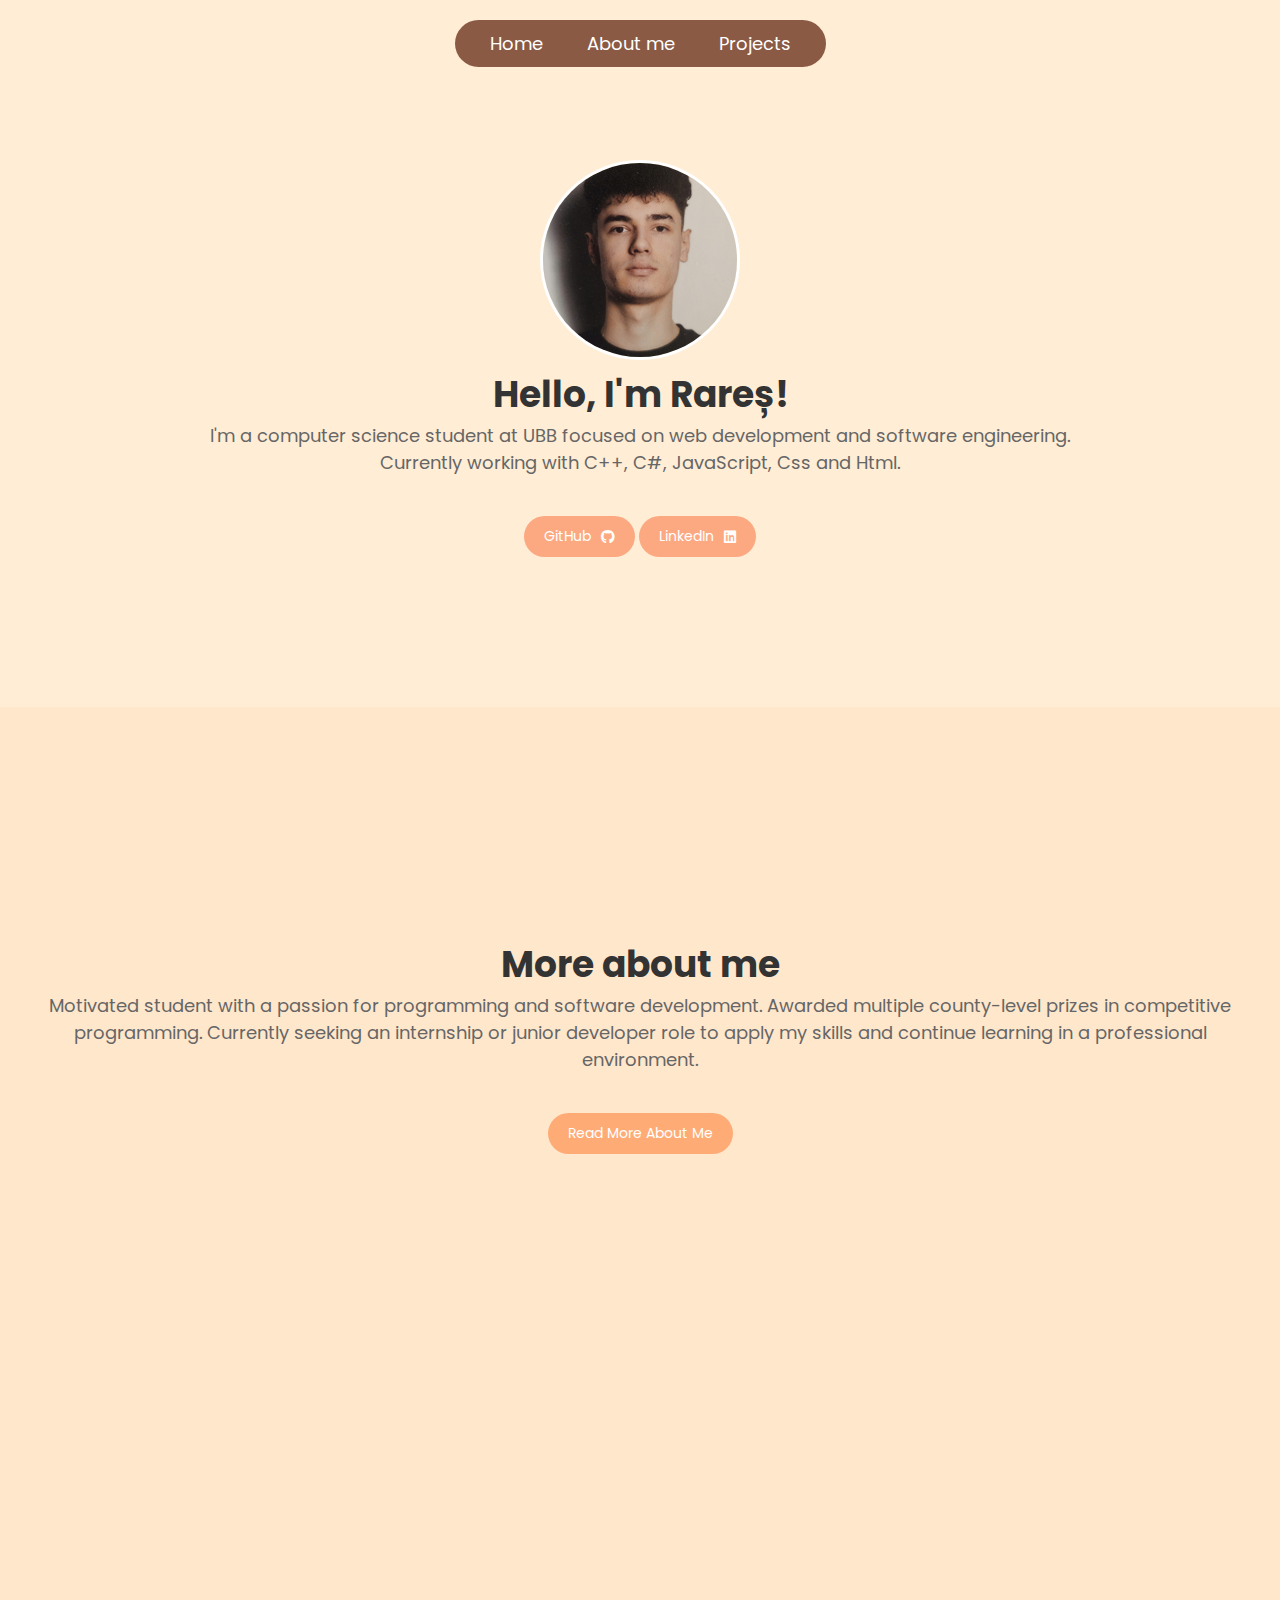
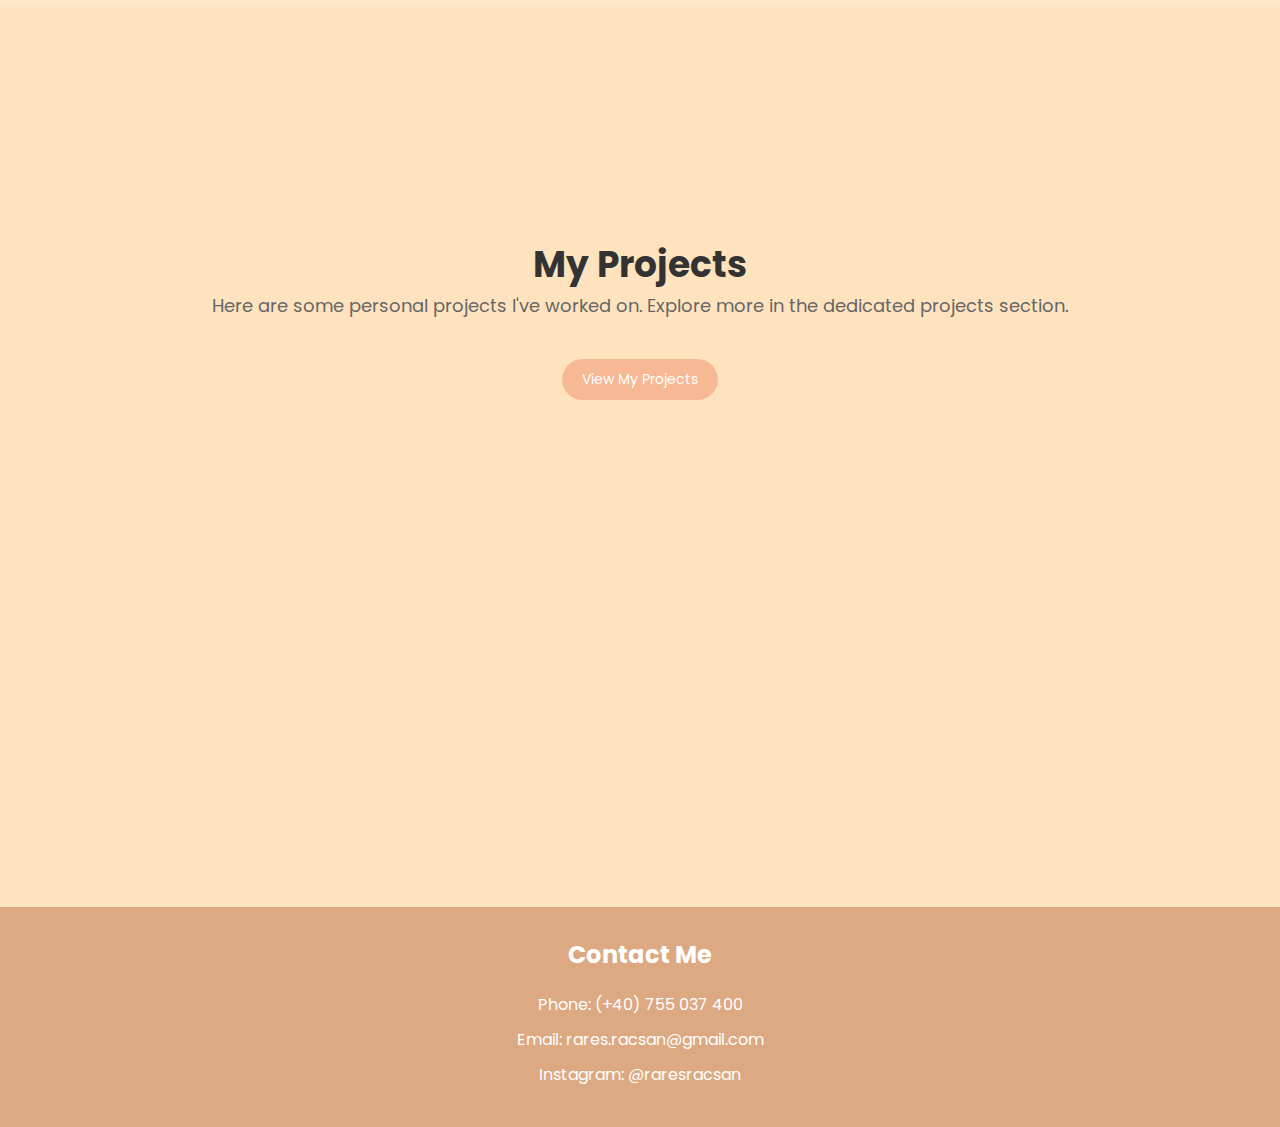
==== index.html @ 67fce1d5 "final push for now" ====
<!DOCTYPE html>
<html lang="en">

<head>
    <meta charset="UTF-8">
    <meta name="viewport" content="width=device-width, initial-scale=1.0">
    <title>My Portfolio - Rares Racsan Vasile</title>
    <link rel="stylesheet" href="../css/style.css">
    <link rel="stylesheet" href="https://cdnjs.cloudflare.com/ajax/libs/font-awesome/6.0.0-beta3/css/all.min.css">
    <link href="https://fonts.googleapis.com/css2?family=Poppins:wght@400;600&family=Roboto:wght@400;500&display=swap" rel="stylesheet">
</head>

<body>
    <!--Navigation bar-->
    <header>
        <nav>
            <ul class="navbar">
                <li><a href="#home">Home</a></li>
                <li><a href="#aboutme">About me</a></li>
                <li><a href="#projects">Projects</a></li>
            </ul>
        </nav>
    </header>

    <!--Hero section-->
    <section id="home" class="hero">
        <div class="profile-container">
            <img src="/images/photo.jpg" alt="Photo" class="profile-pic">
            <span class="wave-emoji">🖐️</span>
        </div>
        <div class="hero-text">
            <h1>Hello, I'm Rareș!</h1>
            <p>I'm a computer science student at UBB focused on web development and software engineering.</p>
            <p>Currently working with C++, C#, JavaScript, Css and Html.</p>
        </div>
        <a href="https://github.com/RaresRacsan" class="button">GitHub <i class="fab fa-github"></i></a>
        <a href="https://www.linkedin.com/in/rares-racsan-a797692a6/" class="button">LinkedIn <i class="fab fa-linkedin"></i></a>
    </section>

    <!--About me section-->
    <section id="aboutme" class="about-section card">
        <h2>More about me</h2>
        <p>Motivated student with a passion for programming and software development.
            Awarded multiple county-level prizes in competitive programming. Currently
            seeking an internship or junior developer role to apply my skills and continue
            learning in a professional environment.</p>
        <a href="aboutme.html" class="button">Read More About Me</a>
    </section>

    <!--My projects section-->
    <section id="projects" class="projects-section card">
        <h2>My Projects</h2>
        <p>Here are some personal projects I've worked on. Explore more in the dedicated projects section.</p>
        <a href="projects.html" class="button">View My Projects</a>
    </section>

    <!--Contact me section-->
    <footer class="contact-section">
        <h2>Contact Me</h2>
        <ul>
            <li>Phone: (+40) 755 037 400</li>
            <li>Email: <a href="mailto:rares.racsan@gmail.com">rares.racsan@gmail.com</a></li>
            <li>Instagram: <a href="https://www.instagram.com/raresracsan/" target="_blank">@raresracsan</a></li>
        </ul>
    </footer>
</body>

</html>
---- css/style.css ----
/* General reset and body styling */
* {
    margin: 0;
    padding: 0;
    box-sizing: border-box;
}

html {
    scroll-behavior: smooth;
}

body {
    height: 100%;
    font-family: 'Poppins', sans-serif;
    background-color: #faf3dd; /* Very light cream */
}

/* Header styling */
header {
    position: sticky;
    float: right;
    width: 100%;
    top: 10px;
    text-align: center;
    background-color: transparent;
    padding: 10px 0;
    z-index: 1000;
}

.navbar {
    list-style-type: none;
    display: inline-block;
    padding: 10px 15px;
    border-radius: 25px;
    background-color: #8a5a44; /* Warm brown */
}

.navbar li {
    display: inline;
}

.navbar li a {
    color: white;
    text-decoration: none;
    font-size: 18px;
    padding: 10px 20px;
    transition: background-color 0.3s, border-radius 0.3s;
}

.navbar li a:hover {
    background-color: #b97f5d; /* Lighter brown on hover */
    border-radius: 20px;
}

/* Hero section with soft pastel color */
.hero {
    text-align: center;
    padding: 150px 20px;
    background-color: #ffedd5; /* Light peach */
    color: #4a4a4a; /* Dark gray text */
    margin-bottom: 0;
}

.hero h1 {
    font-size: 36px;
    color: #333333; /* Darker gray for contrast */
}

.hero p {
    font-size: 18px;
    color: #666666; /* Medium gray for readability */
}

/* Button styling with lighter colors */
.hero .button {
    margin-top: 40px;
    border: none;
    border-radius: 25px;
    background-color: #fca982; /* Soft orange */
    color: white;
    text-decoration: none;
    padding: 10px 20px;
    font-size: 14px;
    display: inline-flex;
    align-items: center;
    transition: background-color 0.3s;
}

.hero .button:hover {
    background-color: #e18b65; /* Darker orange on hover */
}

.hero .button i {
    margin-left: 10px;
}

/* Profile Picture */
.profile-pic {
    border-radius: 50%;
    width: 200px;
    height: 200px;
    object-fit: cover;
    border: 3px solid white;
    margin-top: 10px;
}

@keyframes wave {
    0% {
        transform: rotate(0deg); /* Start position */
    }
    15% {
        transform: rotate(-15deg); /* Rotate to the left */
    }
    30% {
        transform: rotate(10deg); /* Rotate to the right */
    }
    45% {
        transform: rotate(-10deg); /* Rotate to the left */
    }
    60% {
        transform: rotate(5deg); /* Rotate to the right */
    }
    100% {
        transform: rotate(0deg); /* Return to start */
    }
}

/* Profile Container for the Image and Emoji */
.profile-container {
    position: relative;
    display: inline-block;
}

/* Waving Hand Emoji Styling */
.wave-emoji {
    position: absolute;
    bottom: 10px; /* Adjust this value to position the emoji */
    right: 10px; /* Adjust this value to position the emoji */
    font-size: 30px; /* Adjust size as needed */
    opacity: 0; /* Initially hidden */
    transition: opacity 0.3s;
}

/* Show the emoji on hover */
.profile-container:hover .wave-emoji {
    opacity: 1; /* Show the emoji */
    animation: wave 0.8s ease-in-out infinite; /* Rotate hand waving animation */
}

/* About Section */
.about-section {
    text-align: center;
    height: 100vh; /* Full-screen height */
    padding: 80px 20px;
    background-color: #ffe7cc; /* Light apricot */
    color: #4a4a4a; /* Dark gray text */
    margin-bottom: 0;
}

.about-section h2 {
    margin-top: 150px;
    font-size: 36px;
    color: #333333; /* Dark gray for contrast */
}

.about-section p {
    font-size: 18px;
    color: #666666; /* Medium gray */
}

/* Button styling for About Section */
.about-section .button {
    margin-top: 40px;
    border: none;
    border-radius: 25px;
    background-color: #ffab76; /* Lighter coral */
    color: white;
    text-decoration: none;
    padding: 10px 20px;
    font-size: 14px;
    display: inline-flex;
    align-items: center;
}

.about-section .button:hover {
    background-color: #e69561; /* Darker coral on hover */
}

/* Projects Section */
.projects-section {
    text-align: center;
    height: 100vh; /* Full-screen height */
    padding: 80px 20px;
    background-color: #ffe3bf; /* Soft pastel beige */
    color: #4a4a4a; /* Dark gray text */
    margin-bottom: 0;
}

.projects-section h2 {
    margin-top: 150px;
    font-size: 36px;
    color: #333333; /* Darker gray for contrast */
}

.projects-section p {
    font-size: 18px;
    color: #666666; /* Medium gray */
}

/* Button styling for Projects Section */
.projects-section .button {
    margin-top: 40px;
    border: none;
    border-radius: 25px;
    background-color: #f7b993; /* Soft pastel coral */
    color: white;
    text-decoration: none;
    padding: 10px 20px;
    font-size: 14px;
    display: inline-flex;
    align-items: center;
}

.projects-section .button:hover {
    background-color: #e7a37c; /* Slightly darker pastel coral on hover */
}

.about-section .button i,
.projects-section .button i {
    margin-left: 10px;
}

/* Contact Section */
.contact-section {
    background-color: #dca982; /* Warm pastel beige */
    color: white;
    padding: 30px 20px;
    text-align: center;
}

.contact-section h2 {
    font-size: 24px;
    margin-bottom: 20px;
}

.contact-section ul {
    list-style-type: none;
}

.contact-section li {
    margin-bottom: 10px;
}

.contact-section a {
    color: white;
    text-decoration: none;
}

.contact-section a:hover {
    text-decoration: underline;
}
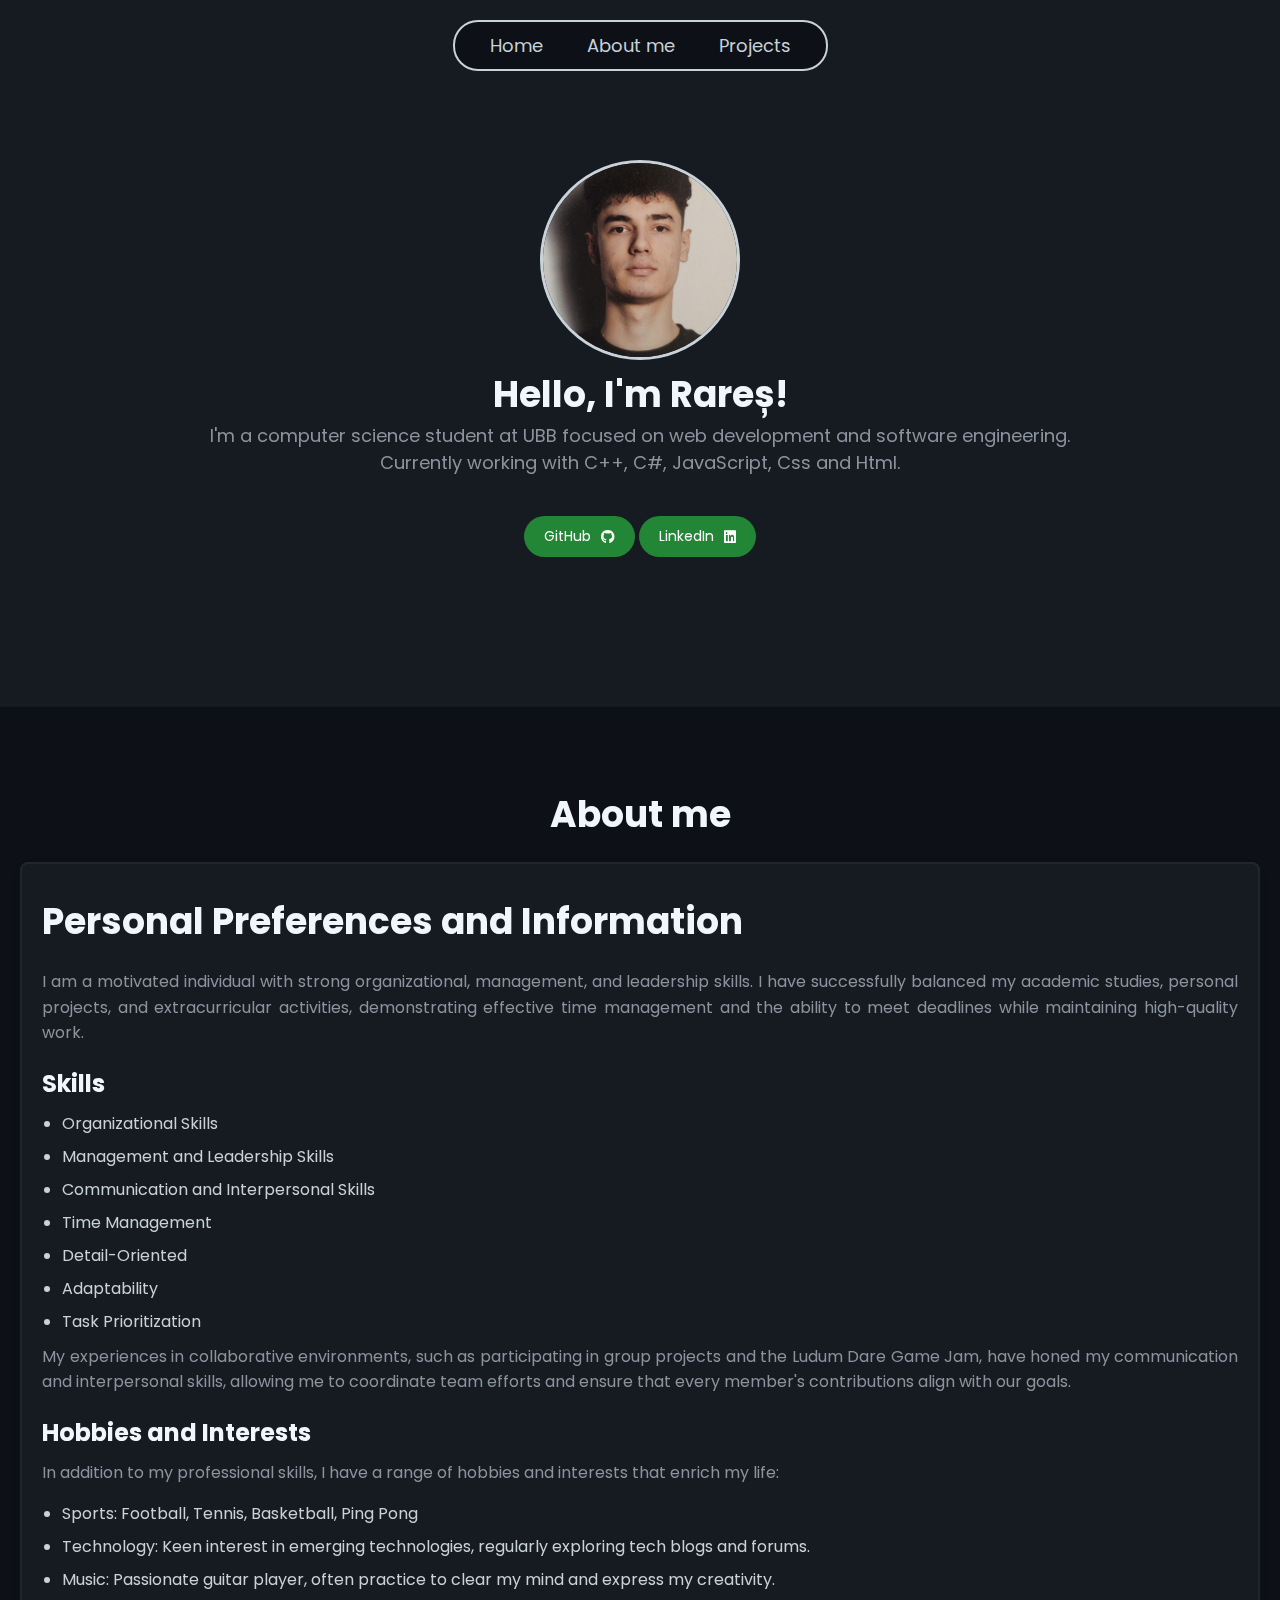
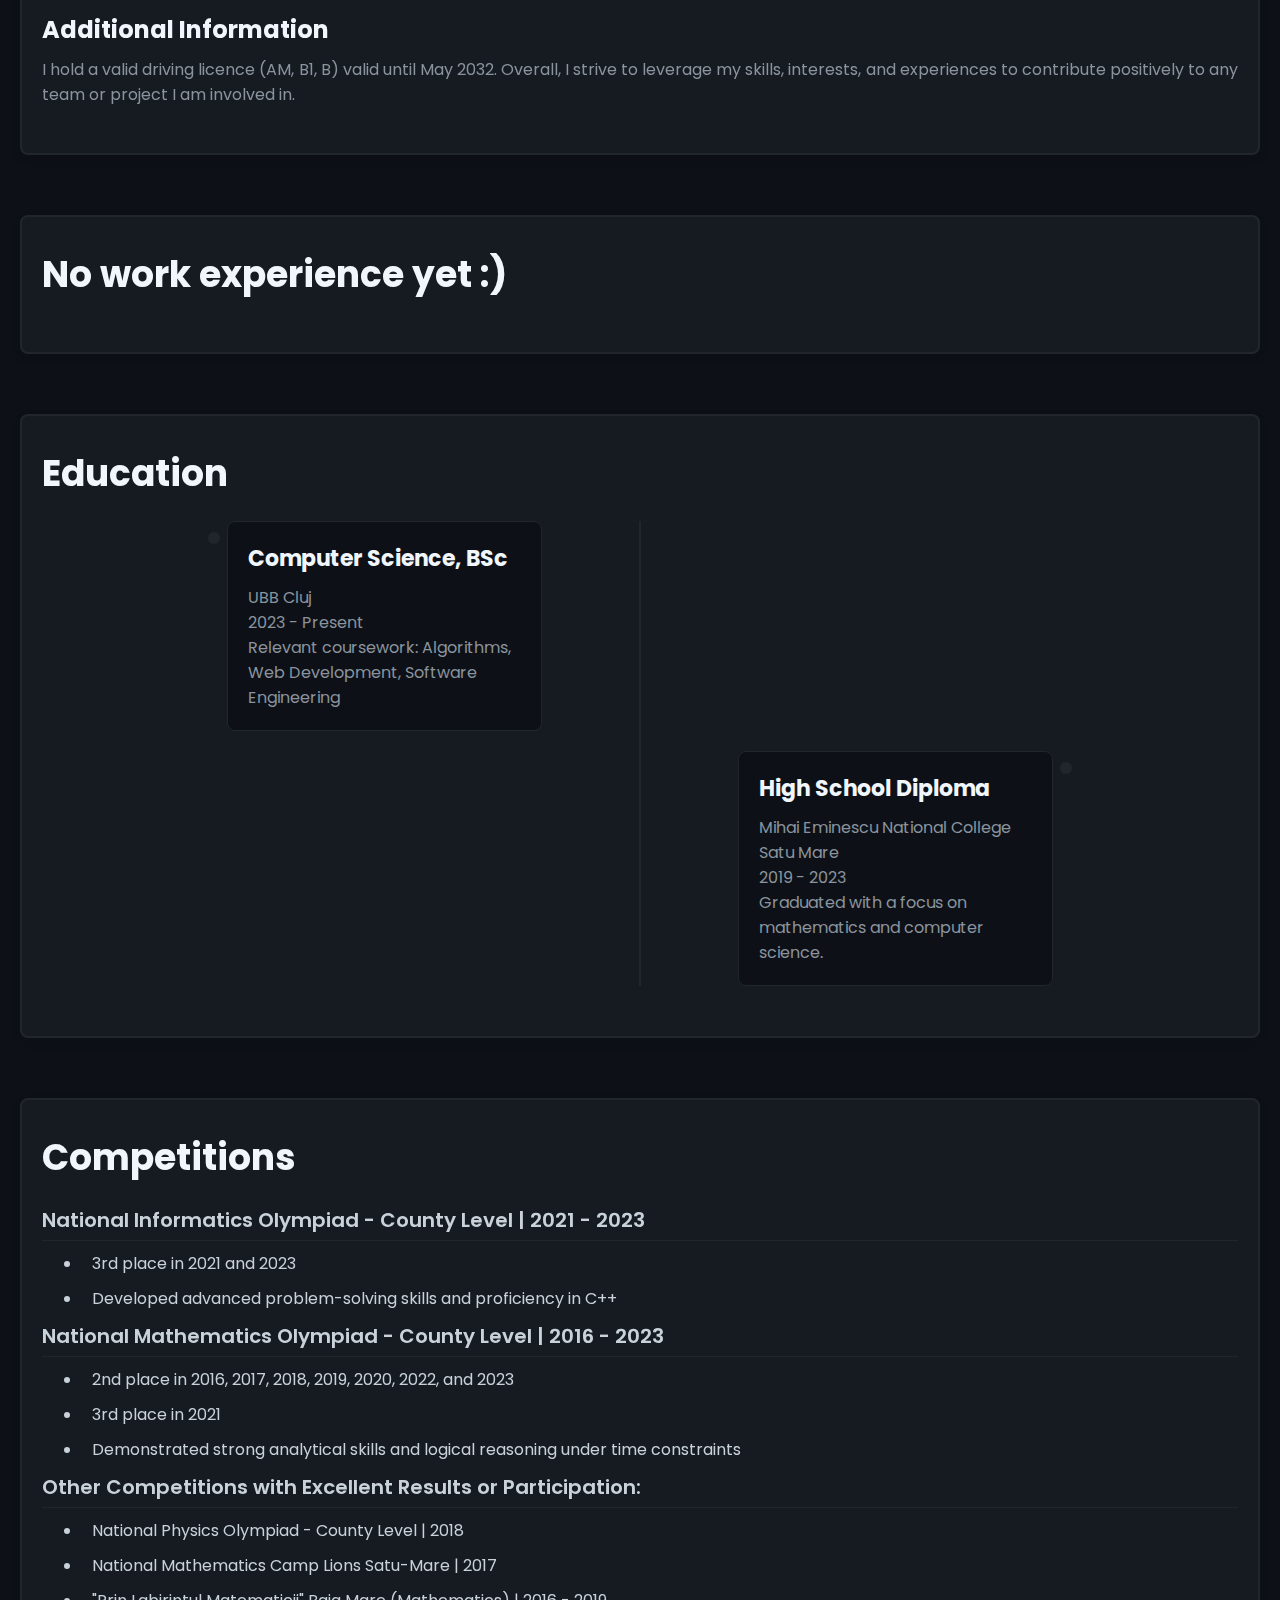
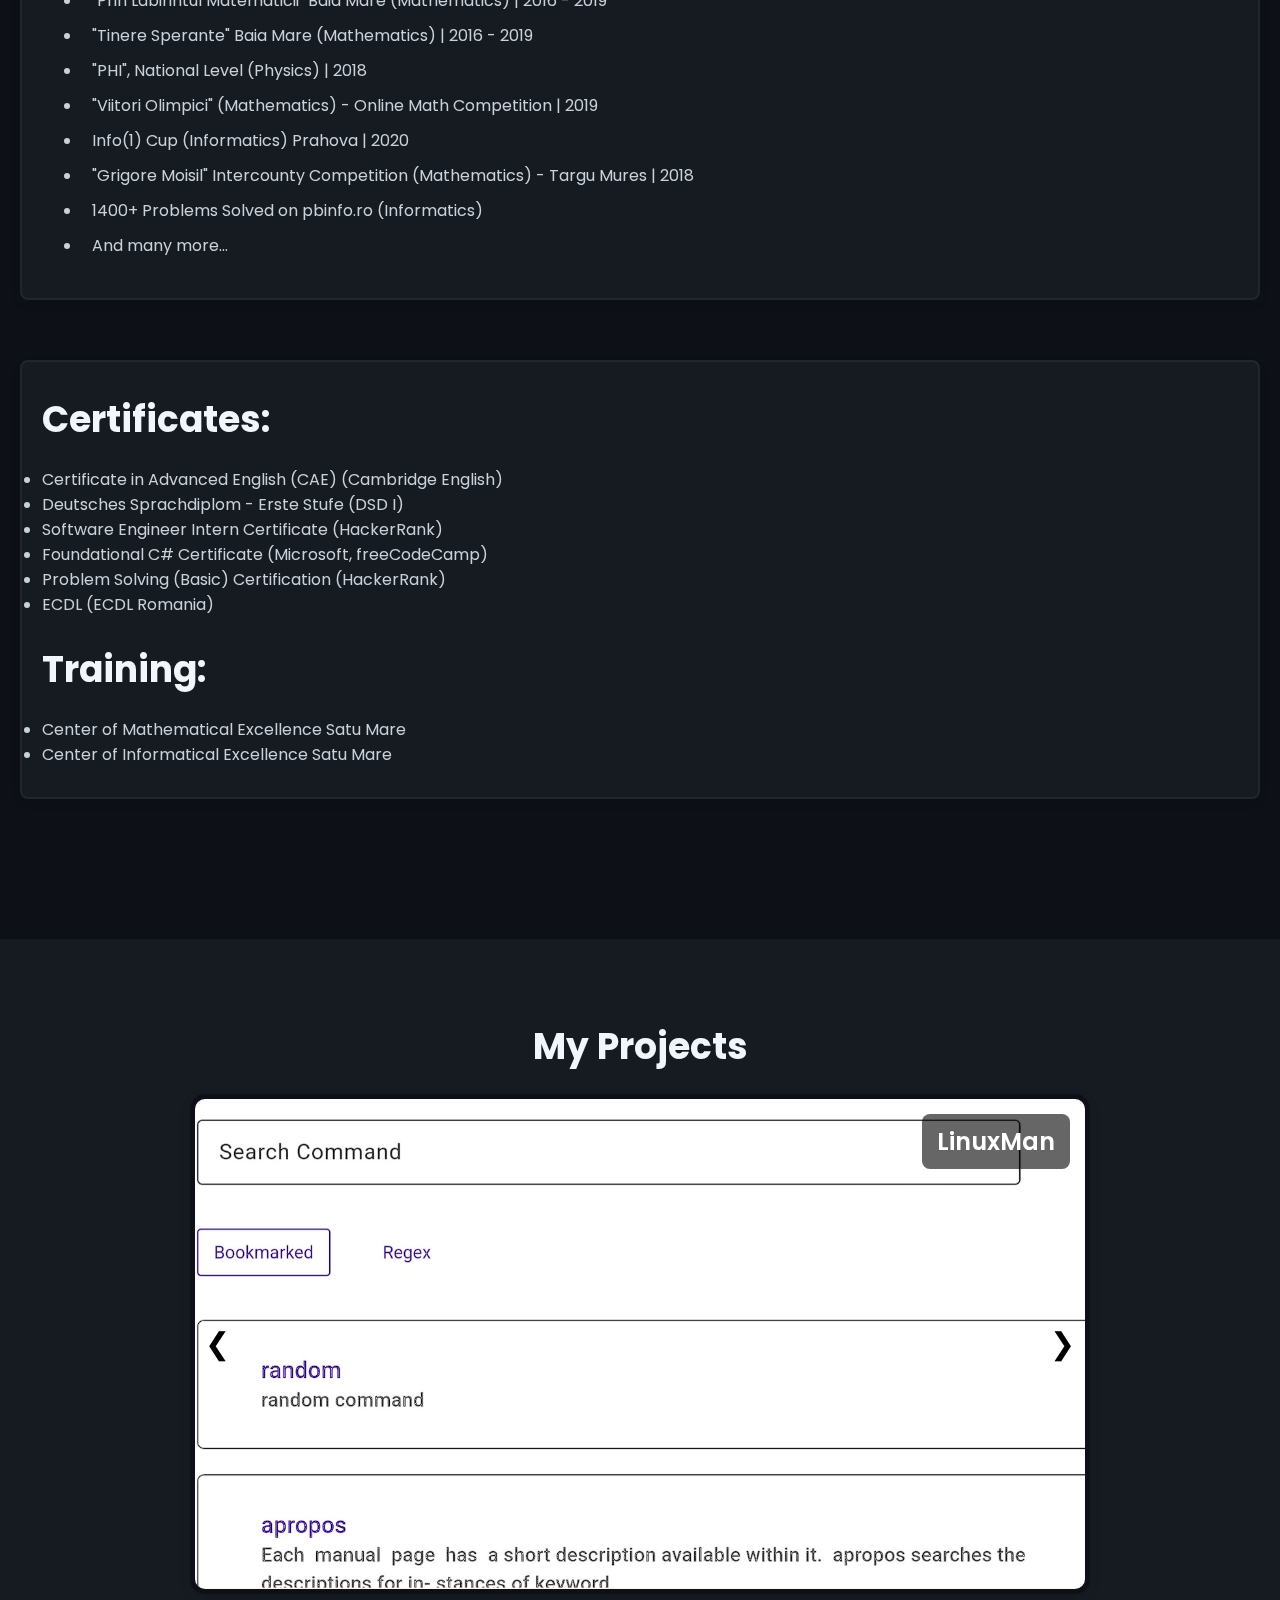
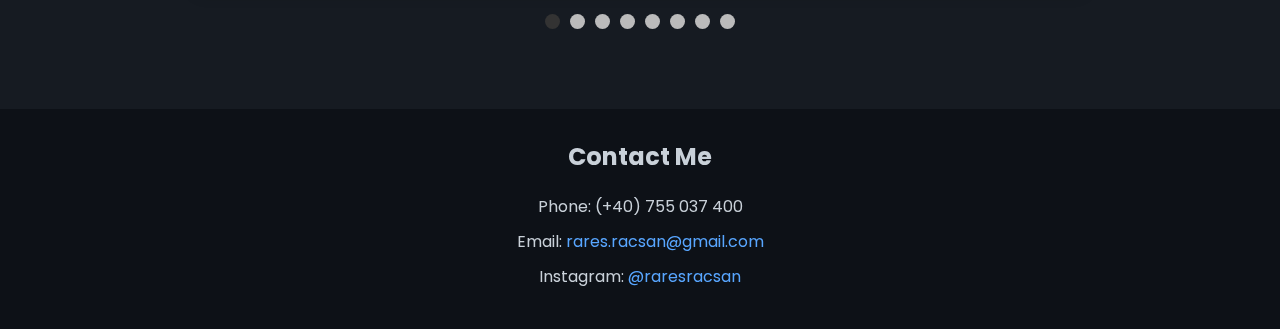
==== commit 0267a463: "one page" ====
--- a/index.html
+++ b/index.html
@@ -39,19 +39,354 @@
 
     <!--About me section-->
     <section id="aboutme" class="about-section card">
-        <h2>More about me</h2>
-        <p>Motivated student with a passion for programming and software development.
-            Awarded multiple county-level prizes in competitive programming. Currently
-            seeking an internship or junior developer role to apply my skills and continue
-            learning in a professional environment.</p>
-        <a href="aboutme.html" class="button">Read More About Me</a>
+        <h2>About me</h2>
+        <!-- Personal Preferences and Information Section -->
+        <div class="section personal-info">
+            <h2>Personal Preferences and Information</h2>
+            <p>I am a motivated individual with strong organizational, management, and leadership skills. I have successfully balanced my academic studies, personal projects, and extracurricular activities, demonstrating effective time management and the ability to meet deadlines while maintaining high-quality work.</p>
+            
+            <h3>Skills</h3>
+            <ul class="skills-list">
+                <li>Organizational Skills</li>
+                <li>Management and Leadership Skills</li>
+                <li>Communication and Interpersonal Skills</li>
+                <li>Time Management</li>
+                <li>Detail-Oriented</li>
+                <li>Adaptability</li>
+                <li>Task Prioritization</li>
+            </ul>
+        
+            <p>My experiences in collaborative environments, such as participating in group projects and the Ludum Dare Game Jam, have honed my communication and interpersonal skills, allowing me to coordinate team efforts and ensure that every member's contributions align with our goals.</p>
+        
+            <h3>Hobbies and Interests</h3>
+            <p>In addition to my professional skills, I have a range of hobbies and interests that enrich my life:</p>
+            <ul class="hobbies-list">
+                <li>Sports: Football, Tennis, Basketball, Ping Pong</li>
+                <li>Technology: Keen interest in emerging technologies, regularly exploring tech blogs and forums.</li>
+                <li>Music: Passionate guitar player, often practice to clear my mind and express my creativity.</li>
+            </ul>
+            
+            <h3>Additional Information</h3>
+            <p>I hold a valid driving licence (AM, B1, B) valid until May 2032. Overall, I strive to leverage my skills, interests, and experiences to contribute positively to any team or project I am involved in.</p>
+        </div>
+
+        <!-- Work Experience Section -->
+        <div class="section work-experience">
+            <h2>No work experience yet :)</h2>
+            <!---
+            <h2>Work Experience</h2>
+            <div class="timeline">
+                <div class="timeline-item left">
+                    <h3>Software Developer Intern</h3>
+                    <p>XYZ Company - June 2023 - Present</p>
+                    <p>Working on front-end development with JavaScript and CSS, along with backend APIs.</p>
+                </div>
+                <div class="timeline-item right">
+                    <h3>Freelance Web Developer</h3>
+                    <p>Various Clients - Jan 2022 - May 2023</p>
+                    <p>Completed web design projects for small businesses and personal portfolios.</p>
+                </div>
+            </div>
+        -->
+        </div>
+
+        <!-- Education Section -->
+        <div class="section education">
+            <h2>Education</h2>
+            <div class="timeline">
+                <div class="timeline-item left">
+                    <h3>Computer Science, BSc</h3>
+                    <p>UBB Cluj</p>
+                    <p>2023 - Present</p>
+                    <p>Relevant coursework: Algorithms, Web Development, Software Engineering</p>
+                </div>
+                <div class="timeline-item right">
+                    <h3>High School Diploma</h3>
+                    <p>Mihai Eminescu National College Satu Mare</p>
+                    <p>2019 - 2023</p>
+                    <p>Graduated with a focus on mathematics and computer science.</p>
+                </div>
+            </div>
+        </div>
+
+        <!-- Competitions Section -->
+        <div class="section competitions">
+            <h2>Competitions</h2>
+
+            <div class="competition-entry">
+                <h3>National Informatics Olympiad - County Level | 2021 - 2023</h3>
+                <ul>
+                    <li>3rd place in 2021 and 2023</li>
+                    <li>Developed advanced problem-solving skills and proficiency in C++</li>
+                </ul>
+            </div>
+
+            <div class="competition-entry">
+                <h3>National Mathematics Olympiad - County Level | 2016 - 2023</h3>
+                <ul>
+                    <li>2nd place in 2016, 2017, 2018, 2019, 2020, 2022, and 2023</li>
+                    <li>3rd place in 2021</li>
+                    <li>Demonstrated strong analytical skills and logical reasoning under time constraints</li>
+                </ul>
+            </div>
+
+            <div class="competition-entry">
+                <h3>Other Competitions with Excellent Results or Participation:</h3>
+                <ul>
+                    <li>National Physics Olympiad - County Level | 2018</li>
+                    <li>National Mathematics Camp Lions Satu-Mare | 2017</li>
+                    <li>"Prin Labirintul Matematicii" Baia Mare (Mathematics) | 2016 - 2019</li>
+                    <li>"Tinere Sperante" Baia Mare (Mathematics) | 2016 - 2019</li>
+                    <li>"PHI", National Level (Physics) | 2018</li>
+                    <li>"Viitori Olimpici" (Mathematics) - Online Math Competition | 2019</li>
+                    <li>Info(1) Cup (Informatics) Prahova | 2020</li>
+                    <li>"Grigore Moisil" Intercounty Competition (Mathematics) - Targu Mures | 2018</li>
+                    <li>1400+ Problems Solved on pbinfo.ro (Informatics)</li>
+                    <li>And many more...</li>
+                </ul>
+            </div>
+        </div>
+
+        <!-- Certificates Section -->
+        <div class="section certificates">
+            <h2>Certificates:</h2>
+            <ul>
+                <li>Certificate in Advanced English (CAE) (Cambridge English)</li>
+                <li>Deutsches Sprachdiplom - Erste Stufe (DSD I)</li>
+                <li>Software Engineer Intern Certificate (HackerRank)</li>
+                <li>Foundational C# Certificate (Microsoft, freeCodeCamp)</li>
+                <li>Problem Solving (Basic) Certification (HackerRank)</li>
+                <li>ECDL (ECDL Romania)</li>
+            </ul> <br>
+            <h2>Training:</h2>
+            <ul>
+                <li>Center of Mathematical Excellence Satu Mare</li>
+                <li>Center of Informatical Excellence Satu Mare</li>
+            </ul>
+        </div>
     </section>
 
-    <!--My projects section-->
     <section id="projects" class="projects-section card">
         <h2>My Projects</h2>
-        <p>Here are some personal projects I've worked on. Explore more in the dedicated projects section.</p>
-        <a href="projects.html" class="button">View My Projects</a>
+        <!--Slideshow Container-->
+        <div class="slideshow-container">
+            <!-- Slide LinuxMan -->
+            <div class="slide" style="background-image: url('/images/linuxManual.png');">
+                <div class="project-name">LinuxMan</div>
+                <div class="hover-card">
+                    <h3><strong>LinuxMan</strong></h3>
+                    <div class="icon-container">
+                        <i class="fab fa-linux icon"></i>
+                        <p>Flutter</p>
+                    </div>
+                    <h4>26 March 2024 - Present</h4>
+                    <p> A cross-platform Linux manual app developed in Flutter, mimicking the "man" command in Linux.
+                        Users can search for and view comprehensive details on Linux commands, with explanations,
+                        options, and usage examples.
+                    </p> <br>
+                    <p><strong>Key Features:</strong></p>
+                    <p>
+                        - Cross-platform: Works on iOS and Android devices. <br>
+                        - Quick search for Linux command documentation. <br>
+                        - Theme customization for light/dark modes. <br>
+                    </p> <br>
+                    <p><strong>Skills Gained:</strong></p>
+                    <p>Cross-platform mobile development, deployment on iOS & Android, and version control with Git.</p>
+                </div>
+            </div>
+
+            <div class="slide" style="background-image: url('/images/mathlib-c.png');">
+                <div class="project-name">mathlib-C</div>
+                <a href="https://github.com/RaresRacsan/mathlib-C" class="btn-github">
+                    GitHub <i class="fab fa-github"></i>
+                </a>
+                <div class="hover-card">
+                    <h3>mathlib-C</h3>
+                    <div class="icon-container">
+                        <i class="fas fa-microchip icon"></i> <!-- Assembly icon -->
+                        <i class="fab fa-c icon"></i>
+                    </div>
+                    <h4>22 July 2024 - 31 July 2024</h4>
+                    <p>Assembly code implementations of basic Math functions for <strong>x64 Windows</strong>, designed
+                        for integration into larger applications.</p> <br>
+                    <p><strong>Skills Gained:</strong></p>
+                    <p>
+                        <p>-<strong>Low-Level Programming:</strong> Gained knowledge in <strong>Assembly</strong>
+                            language.</p>
+                        <p>-<strong>x64 Architecture:</strong> Learned to manage registers and memory in a 64-bit
+                            environment.</p>
+                        <p>-<strong>Memory Management:</strong> Worked with memory addresses and pointers directly.</p>
+                    </p>
+                </div>
+            </div>
+
+            <div class="slide" style="background-image: url('/images/cpp-shell.png');">
+                <div class="project-name">Cpp-Shell</div>
+                <a href="https://github.com/RaresRacsan/Cpp-Shell" class="btn-github">
+                    GitHub <i class="fab fa-github"></i>
+                </a>
+                <div class="hover-card">
+                    <h3>Cpp-Shell</h3>
+                    <div class="icon-container">
+                        <i class="fab fa-cuttlefish icon"></i> <!-- C++ icon substitute -->
+                    </div>
+                    <h4>11 July 2024 - 18 July 2024</h4>
+                    <p>A custom Unix-like shell in <strong>C++</strong> with built-in commands for basic file and
+                        process management.</p> <br>
+                    <p><strong>Skills Gained:</strong></p>
+                    <p>
+                        - <strong>Process Management:</strong> Implemented functionalities like process creation and
+                            job control. <br>
+                        - <strong>File System Navigation:</strong> Developed commands for managing files and
+                            directories. <br>
+                        - <strong>Parsing:</strong> Gained expertise in command parsing and argument tokenization. <br>
+                        - <strong>Version Control:</strong> Managed the project using <strong>Git</strong>. <br>
+                    </p>
+                </div>
+            </div>
+
+            <div class="slide" style="background-image: url('/images/asm-systemcalls.png');">
+                <div class="project-name">Asm-Systemcalls</div>
+                <a href="https://github.com/RaresRacsan/Asm-SystemCalls" class="btn-github">
+                    GitHub <i class="fab fa-github"></i>
+                </a>
+                <div class="hover-card">
+                    <h3>Asm-Systemcalls</h3>
+                    <div class="icon-container">
+                        <i class="fas fa-microchip icon"></i> <!-- Assembly icon -->
+                    </div>
+                    <h4>14 July 2024 - 18 July 2024</h4>
+                    <p>A primitive <strong>Keylogger</strong> written in <strong>x86_64 assembly</strong> for Linux.</p> <br>
+                    <p><strong>Skills Gained:</strong></p>
+                    <p>
+                        - <strong>Linux System Calls:</strong> Acquired expertise in interacting directly with the
+                            Linux kernel through system calls in assembly, including <strong>sys_open</strong>,
+                            <strong>sys_read</strong>, <strong>sys_write</strong>, <strong>sys_close</strong>, and
+                            <strong>sys_exit</strong>.
+                    </p>
+                </div>
+            </div>
+
+            <div class="slide" style="background-image: url('/images/gettextfromgpt.png');">
+                <div class="project-name">GetTextForChatGpt</div>
+                <a href="https://github.com/RaresRacsan/GetTextForChatGpt" class="btn-github">
+                    GitHub <i class="fab fa-github"></i>
+                </a>
+                <div class="hover-card">
+                    <h3>GetTextForChatGpt</h3>
+                    <div class="icon-container">
+                        <i class="fab fa-cuttlefish icon"></i> <!-- C++ icon substitute -->
+                    </div>
+                    <h4>12 July 2024</h4>
+                    <p>A C++ script that retrieves the contents of all files in a directory with a specified file
+                        extension, facilitating easy access to text data.</p> <br>
+                    <p><strong>Skills Gained:</strong></p>
+                    <p>
+                        - <strong>File Handling:</strong> Gained expertise in reading from and writing to files in
+                            C++. <br>
+                        - <strong>Directory Operations:</strong> Learned to navigate and manipulate directory
+                            structures programmatically. <br>
+                        - <strong>C++ Proficiency:</strong> Enhanced understanding of core C++ features and standard
+                            libraries. <br>
+                        </p>
+                </div>
+            </div>
+
+            <div class="slide" style="background-image: url('/images/login-prototype.png');">
+                <div class="project-name">Login-Prototype</div>
+                <a href="https://github.com/RaresRacsan/Login-Prototype" class="btn-github">
+                    GitHub <i class="fab fa-github"></i>
+                </a>
+                <div class="hover-card">
+                    <h3>Login-Prototype</h3>
+                    <div class="icon-container">
+                        <i class="fab fa-js icon"></i>
+                        <i class="fab fa-html5 icon"></i>
+                        <i class="fab fa-css3-alt icon"></i>
+                        <i class="fas fa-database icon"></i> <!-- SQL icon substitute -->
+                    </div>
+                    <h4>16 October 2024 - 18 October 2024</h4>
+                    <p>A prototype login system built with <strong>JavaScript</strong>, <strong>HTML</strong>,
+                        <strong>CSS</strong>, and <strong>SQL</strong>. It features a simple and secure user
+                        authentication system.
+                    </p> <br>
+                    <p><strong>Skills Gained:</strong></p>
+                    <p>
+                        - <strong>Web Development:</strong> Gained experience in building front-end and back-end
+                            functionalities. <br>
+                        - <strong>Database Management:</strong> Developed skills in SQL for data storage and
+                            retrieval. <br>
+                        - <strong>Security Practices:</strong> Implemented basic security measures for user data
+                            protection. <br>
+                    </p>
+                </div>
+            </div>
+
+            <div class="slide" style="background-image: url('/images/spotify.png');">
+                <div class="project-name">Spotify-Clone</div>
+                <div class="hover-card">
+                    <h3>Spotify-Clone</h3>
+                    <div class="icon-container">
+                        <i class="fab fa-js icon"></i>
+                        <i class="fab fa-html5 icon"></i>
+                        <i class="fab fa-css3-alt icon"></i>
+                        <i class="fas fa-database icon"></i> <!-- SQL icon substitute -->
+                    </div>
+                    <h4>15 October 2024 - Present</h4>
+                    <p>A web application mimicking the interface and functionalities of <strong>Spotify</strong>. Users
+                        can create playlists, search for songs, and stream music in a user-friendly environment.</p> <br>
+                    <p><strong>Skills Gained:</strong></p>
+                    <p>
+                        - <strong>Front-End Development:</strong> Improved skills in <strong>JavaScript</strong>,
+                            <strong>HTML</strong>, and <strong>CSS</strong>. <br>
+                        - <strong>API Integration:</strong> Learned to integrate third-party APIs for music streaming. <br>
+                        - <strong>User Experience:</strong> Enhanced understanding of user interface design
+                            principles. <br>
+                    </p>
+                </div>
+            </div>
+
+            <div class="slide" style="background-image: url('/images/starburst.png');">
+                <div class="project-name">Starburst Force</div>
+                <a href="https://raresracsan.itch.io/starburst-force" class="btn-github">
+                    Itch.io <i class="fab fa-itchio"></i>
+                </a>
+                <div class="hover-card">
+                    <h3>Starburst Force</h3>
+                    <div class="icon-container">
+                        <i class="fas fa-gamepad icon"></i> <!-- Unreal Engine substitute icon -->
+                        <i class="fab fa-cuttlefish icon"></i> <!-- C++ icon substitute -->
+                    </div>
+                    <h4>2022</h4>
+                    <p>A top-down spaceship shooter developed for the <strong>Ludum Dare Game Jam</strong> in
+                        <strong>2022</strong>. Players fend off waves of alien spaceships while managing their health.
+                    </p> <br>
+                    <p>Developed in <strong>Unreal Engine 4</strong> using Blueprints and <strong>C++</strong>.</p> <br>
+                    <p><strong>Skills Gained:</strong></p>
+                    <p>
+                        - <strong>Game Mechanics:</strong> Improved understanding of game design and flow. <br>
+                        - <strong>Problem Solving:</strong> Learned to work effectively under tight deadlines. <br>
+                        - <strong>Collaboration:</strong> Gained experience in team dynamics during the game
+                            development process. <br>
+                    </p>
+                </div>
+            </div>
+
+            <!-- Previous and next buttons -->
+            <a class="prev" onclick="plusSlides(-1)">&#10094;</a>
+            <a class="next" onclick="plusSlides(1)">&#10095;</a>
+        </div>
+        <!-- Bullet Indicators -->
+        <div class="bullets">
+            <span class="bullet" onclick="currentSlide(1)"></span>
+            <span class="bullet" onclick="currentSlide(2)"></span>
+            <span class="bullet" onclick="currentSlide(3)"></span>
+            <span class="bullet" onclick="currentSlide(4)"></span>
+            <span class="bullet" onclick="currentSlide(5)"></span>
+            <span class="bullet" onclick="currentSlide(6)"></span>
+            <span class="bullet" onclick="currentSlide(7)"></span>
+            <span class="bullet" onclick="currentSlide(8)"></span>
+        </div>
     </section>
 
     <!--Contact me section-->
@@ -63,6 +398,7 @@
             <li>Instagram: <a href="https://www.instagram.com/raresracsan/" target="_blank">@raresracsan</a></li>
         </ul>
     </footer>
+    <script src="/js/projects.js"></script>
 </body>
 
 </html>--- a/css/style.css
+++ b/css/style.css
@@ -12,7 +12,8 @@
 body {
     height: 100%;
     font-family: 'Poppins', sans-serif;
-    background-color: #faf3dd; /* Very light cream */
+    background-color: #0d1117; /* GitHub dark background */
+    color: #c9d1d9; /* GitHub light text */
 }
 
 /* Header styling */
@@ -32,7 +33,8 @@
     display: inline-block;
     padding: 10px 15px;
     border-radius: 25px;
-    background-color: #8a5a44; /* Warm brown */
+    background-color: #0d1117; /* Darker GitHub dark header */
+    border: 2px solid #c9d1d9;
 }
 
 .navbar li {
@@ -40,7 +42,7 @@
 }
 
 .navbar li a {
-    color: white;
+    color: #c9d1d9; /* GitHub light text */
     text-decoration: none;
     font-size: 18px;
     padding: 10px 20px;
@@ -48,35 +50,35 @@
 }
 
 .navbar li a:hover {
-    background-color: #b97f5d; /* Lighter brown on hover */
+    background-color: #21262d; /* GitHub hover background */
     border-radius: 20px;
 }
 
-/* Hero section with soft pastel color */
+/* Hero section with dark theme */
 .hero {
     text-align: center;
     padding: 150px 20px;
-    background-color: #ffedd5; /* Light peach */
-    color: #4a4a4a; /* Dark gray text */
+    background-color: #161b22; /* GitHub dark section */
+    color: #c9d1d9; /* GitHub light text */
     margin-bottom: 0;
 }
 
 .hero h1 {
     font-size: 36px;
-    color: #333333; /* Darker gray for contrast */
+    color: #f0f6fc; /* GitHub light text */
 }
 
 .hero p {
     font-size: 18px;
-    color: #666666; /* Medium gray for readability */
-}
-
-/* Button styling with lighter colors */
+    color: #8b949e; /* GitHub medium gray */
+}
+
+/* Button styling with GitHub colors */
 .hero .button {
     margin-top: 40px;
     border: none;
     border-radius: 25px;
-    background-color: #fca982; /* Soft orange */
+    background-color: #238636; /* GitHub green */
     color: white;
     text-decoration: none;
     padding: 10px 20px;
@@ -87,7 +89,7 @@
 }
 
 .hero .button:hover {
-    background-color: #e18b65; /* Darker orange on hover */
+    background-color: #2ea043; /* Darker GitHub green on hover */
 }
 
 .hero .button i {
@@ -100,7 +102,7 @@
     width: 200px;
     height: 200px;
     object-fit: cover;
-    border: 3px solid white;
+    border: 3px solid #c9d1d9; /* GitHub light border */
     margin-top: 10px;
 }
 
@@ -150,90 +152,480 @@
 /* About Section */
 .about-section {
     text-align: center;
-    height: 100vh; /* Full-screen height */
     padding: 80px 20px;
-    background-color: #ffe7cc; /* Light apricot */
-    color: #4a4a4a; /* Dark gray text */
+    background-color: #0d1117; /* Darker GitHub dark section */
+    color: #c9d1d9; /* GitHub light text */
     margin-bottom: 0;
 }
 
 .about-section h2 {
-    margin-top: 150px;
     font-size: 36px;
-    color: #333333; /* Dark gray for contrast */
+    color: #f0f6fc; /* GitHub light text */
+    margin-bottom: 20px;
 }
 
 .about-section p {
     font-size: 18px;
-    color: #666666; /* Medium gray */
-}
-
-/* Button styling for About Section */
-.about-section .button {
-    margin-top: 40px;
-    border: none;
-    border-radius: 25px;
-    background-color: #ffab76; /* Lighter coral */
-    color: white;
-    text-decoration: none;
-    padding: 10px 20px;
-    font-size: 14px;
-    display: inline-flex;
-    align-items: center;
-}
-
-.about-section .button:hover {
-    background-color: #e69561; /* Darker coral on hover */
+    color: #8b949e; /* GitHub medium gray */
+}
+
+/* Personal Info Section Styles */
+.personal-info {
+    background-color: #161b22; /* Match background color */
+    border: 2px solid #21262d; /* Match border color */
+    border-radius: 8px; /* Rounded corners */
+    padding: 30px 20px; /* Padding for spacing */
+    box-shadow: 0 4px 8px rgba(0, 0, 0, 0.1); /* Shadow effect */
+    margin-bottom: 60px; /* Space from other sections */
+    text-align: left; /* Left-aligned text for lists */
+}
+
+.personal-info h3 {
+    font-size: 24px; /* Slightly smaller than h2 */
+    color: #f0f6fc; /* GitHub light text */
+    margin-top: 20px; /* Space above subheadings */
+    margin-bottom: 10px; /* Space below subheadings */
+}
+
+.skills-list, .hobbies-list {
+    list-style-type: disc; /* Bullet points */
+    padding-left: 20px; /* Indentation for lists */
+    margin: 10px 0; /* Margin for spacing */
+}
+
+.skills-list li, .hobbies-list li {
+    font-size: 16px; /* Consistent font size */
+    margin-bottom: 8px; /* Space between list items */
+}
+
+/* Style for paragraphs */
+.personal-info p {
+    font-size: 16px; /* Ensure readability */
+    margin-bottom: 15px; /* Space between paragraphs */
+    line-height: 1.6; /* Increased line height for better readability */
+    text-align: justify; /* Justified text */
+}
+
+/* Work Experience Section */
+.work-experience {
+    background-color: #161b22; /* Match background color */
+    border: 2px solid #21262d; /* Match border color */
+    border-radius: 8px; /* Rounded corners */
+    padding: 30px 20px; /* Padding for spacing */
+    box-shadow: 0 4px 8px rgba(0, 0, 0, 0.1); /* Shadow effect */
+    margin-bottom: 60px; /* Space from other sections */
+    text-align: left; /* Left-aligned text for lists */
+}
+
+/* Education Section */
+.education {
+    background-color: #161b22; /* Match background color */
+    border: 2px solid #21262d; /* Match border color */
+    border-radius: 8px; /* Rounded corners */
+    padding: 30px 20px; /* Padding for spacing */
+    box-shadow: 0 4px 8px rgba(0, 0, 0, 0.1); /* Shadow effect */
+    margin-bottom: 60px; /* Space from other sections */
+    text-align: left; /* Left-aligned text for lists */
+}
+
+/* Timeline Styling */
+.timeline {
+    position: relative;
+    width: 80%;
+    max-width: 700px;
+    margin: 0 auto;
+}
+
+.timeline:before {
+    content: '';
+    position: absolute;
+    top: 0;
+    bottom: 0;
+    left: 50%;
+    width: 2px;
+    background-color: #21262d; /* Line color */
+    transform: translateX(-50%);
+    z-index: 1;
+}
+
+.timeline-item {
+    width: 45%;
+    padding: 20px;
+    margin: 20px 0;
+    border: 1px solid #21262d; /* Outline color */
+    border-radius: 8px;
+    background-color: #0d1117; /* GitHub dark background */
+    position: relative;
+    z-index: 2;
+}
+
+.timeline-item.left {
+    margin-right: auto;
+    transform: translateX(-20%);
+}
+
+.timeline-item.right {
+    margin-left: auto;
+    transform: translateX(20%);
+}
+
+.timeline-item h3 {
+    font-size: 22px;
+    color: #f0f6fc; /* GitHub light text */
+    margin-bottom: 10px;
+}
+
+.timeline-item p {
+    font-size: 16px;
+    color: #8b949e; /* GitHub medium gray */
+}
+
+.timeline-item:before {
+    content: '';
+    position: absolute;
+    top: 10px;
+    width: 12px;
+    height: 12px;
+    background-color: #21262d;
+    border-radius: 50%;
+    z-index: 3;
+}
+
+.timeline-item.left:before {
+    left: -20px;
+}
+
+.timeline-item.right:before {
+    right: -20px;
+}
+
+/* Competitions Section */
+.competitions {
+    background-color: #161b22; /* Match background color */
+    border: 2px solid #21262d; /* Match border color */
+    border-radius: 8px; /* Rounded corners */
+    padding: 30px 20px; /* Padding for spacing */
+    box-shadow: 0 4px 8px rgba(0, 0, 0, 0.1); /* Shadow effect */
+    margin-bottom: 60px; /* Space from other sections */
+    text-align: left; /* Left-aligned text for lists */
+}
+
+.competition-entry h3 {
+    font-size: 20px;
+    font-weight: 600;
+    color: #c9d1d9; /* GitHub light text */
+    border-bottom: 1px solid #21262d; /* Underline for emphasis */
+    padding-bottom: 5px;
+    margin-bottom: 10px;
+    text-align: left;
+}
+
+.competitions p, .certificates p {
+    font-size: 16px;
+    color: #8b949e; /* GitHub medium gray */
+    margin-bottom: 10px;
+    text-align: justify; /* Justify paragraphs */
+}
+
+.competition-entry ul, .certificate-entry ul {
+    list-style-type: disc;
+    margin-left: 20px;
+    padding-left: 20px;
+}
+
+.competition-entry ul li, .certificate-entry ul li {
+    margin-bottom: 10px;
+    padding-left: 10px;
+    font-size: 16px;
+    color: #c9d1d9; /* GitHub light text */
+    position: relative;
+    text-align: left;
+}
+
+/* Certificates Section */
+.certificates {
+    background-color: #161b22; /* Match background color */
+    border: 2px solid #21262d; /* Match border color */
+    border-radius: 8px; /* Rounded corners */
+    padding: 30px 20px; /* Padding for spacing */
+    box-shadow: 0 4px 8px rgba(0, 0, 0, 0.1); /* Shadow effect */
+    margin-bottom: 60px; /* Space from other sections */
+    text-align: left; /* Left-aligned text for lists */
 }
 
 /* Projects Section */
 .projects-section {
     text-align: center;
-    height: 100vh; /* Full-screen height */
     padding: 80px 20px;
-    background-color: #ffe3bf; /* Soft pastel beige */
-    color: #4a4a4a; /* Dark gray text */
+    background-color: #161b22; /* GitHub dark section */
+    color: #c9d1d9; /* GitHub light text */
     margin-bottom: 0;
 }
 
 .projects-section h2 {
-    margin-top: 150px;
     font-size: 36px;
-    color: #333333; /* Darker gray for contrast */
+    color: #f0f6fc; /* GitHub light text */
+    margin-bottom: 20px;
 }
 
 .projects-section p {
     font-size: 18px;
-    color: #666666; /* Medium gray */
-}
-
-/* Button styling for Projects Section */
-.projects-section .button {
-    margin-top: 40px;
+    color: #0d1117; /* GitHub medium gray */
+}
+
+/* Slideshow Container */
+.slideshow-container {
+    position: relative;
+    max-width: 900px;
+    margin: 0 auto;
+    background-color: #161b22; /* GitHub dark section */
+    border-radius: 15px;
+    box-shadow: 0 4px 12px rgba(0, 0, 0, 0.1);
+    height: 500px;
+    overflow: hidden;
+    border: 5px solid #0d1117; /* Darker GitHub dark border */
+}
+
+/* Individual Slide */
+.slide {
+    display: flex;
+    justify-content: space-between;
+    align-items: flex-end;
+    position: relative;
+    height: 100%;
+    width: 100%;
+    background-size: cover;
+    background-position: center;
+}
+
+/* Overlay Text (Project Name) */
+.project-name {
+    position: absolute;
+    top: 15px;
+    right: 15px;
+    font-size: 24px;
+    font-weight: 600;
+    padding: 10px 15px;
+    border-radius: 8px;
+    color: white;
+    background-color: rgba(0, 0, 0, 0.6);
+    z-index: 2;
+}
+
+/* Button (GitHub Link) */
+.btn-github {
+    position: absolute;
+    bottom: 15px;
+    right: 15px;
+    padding: 10px 20px;
+    background-color: rgba(0, 0, 0, 0.6);
+    color: white;
+    border-radius: 5px;
+    text-decoration: none;
+    font-size: 14px;
+    z-index: 2;
+    transition: background-color 0.3s;
+}
+
+.btn-github:hover {
+    background-color: rgba(0, 0, 0, 0.8);
+}
+
+/* Additional styling for light/dark image contrast (optional) */
+.light-image .project-name,
+.light-image .btn-github {
+    color: black;
+    background-color: rgba(255, 255, 255, 0.6);
+}
+
+.slide-content {
+    display: flex;
+    justify-content: space-between;
+    align-items: center;
+    height: 100%;
+    /* Ensures slide content fills the height */
+}
+
+/* Hover Card Styling */
+.hover-card {
+    position: absolute;
+    top: 50%;
+    left: 50%;
+    width: 80%;
+    height: 80%;
+    background-color: rgba(255, 255, 255, 0.9);
+    border-radius: 10px;
+    padding: 20px;
+    box-shadow: 0 4px 8px rgba(0, 0, 0, 0.15);
+    opacity: 0;
+    transform: translate(-50%, -50%) scale(0.9);
+    transition: opacity 0.3s ease, transform 0.3s ease;
+    z-index: 3;
+}
+
+/* Show hover card on slide hover */
+.slide:hover .hover-card {
+    opacity: 1;
+    transform: translate(-50%, -50%) scale(1);
+    /* Expand to normal size */
+}
+
+/* Project Name in Hover Card */
+.hover-card h3 {
+    font-size: 22px;
+    color: #0d1117;
+    margin-bottom: 8px;
+    text-align: center;
+}
+
+.hover-card h4 {
+    color: #0d1117;
+}
+
+/* Programming Languages Icons */
+.icon-container {
+    display: flex;
+    justify-content: center;
+    gap: 10px;
+    margin-bottom: 10px;
+}
+
+.icon {
+    font-size: 24px;
+    color: #0d1117;
+}
+
+/* Description Text */
+.hover-card p {
+    font-size: 14px;
+    color: #0d1117;
+    line-height: 1.4;
+    text-align: center;
+}
+
+/* Text Section */
+.text-content {
+    flex: 1;
+    margin-right: 20px;
+    overflow: hidden;
+    /* Hides overflowing text */
+}
+
+.text-content h3 {
+    font-size: 24px;
+    margin-bottom: 10px;
+}
+
+.icon-container {
+    font-size: 18px;
+    margin-bottom: 10px;
+}
+
+.icon {
+    margin-right: 10px;
+    font-size: 24px;
+}
+
+.text-content p {
+    margin-top: 10px;
+    color: #0d1117;
+    font-size: 16px;
+    line-height: 1.6;
+    max-height: 60px;
+    /* Fixed height for text */
+    overflow: hidden;
+    /* Hides overflowing text */
+}
+
+/* Button Styles */
+.btn-github {
+    display: inline-block;
+    margin-top: 15px;
+    padding: 10px 20px;
+    background-color: #0d1117;
+    color: white;
+    border-radius: 5px;
+    text-decoration: none;
+}
+
+.btn-github:hover {
+    background-color: #555;
+}
+
+/* Image Section */
+.image-container {
+    flex: 1;
+    overflow: hidden;
+    /* Ensures image doesn't overflow */
+}
+
+.image-container img {
+    width: 100%;
+    height: 100%;
+    /* Makes image take full height */
+    object-fit: cover;
+    /* Ensures the image covers the container */
+    border-radius: 10px;
+}
+
+/* Navigation Buttons */
+.prev,
+.next {
+    cursor: pointer;
+    position: absolute;
+    top: 50%;
+    padding: 0;
+    color: white;
+    background-color: transparent;
+    font-size: 30px;
     border: none;
-    border-radius: 25px;
-    background-color: #f7b993; /* Soft pastel coral */
-    color: white;
-    text-decoration: none;
-    padding: 10px 20px;
-    font-size: 14px;
-    display: inline-flex;
+    transform: translateY(-50%);
+    z-index: 1;
+    mix-blend-mode: difference;
+}
+
+.prev {
+    left: 10px;
+}
+
+.next {
+    right: 10px;
+}
+
+/* Bullets Section - To be Above Other Elements */
+.bullets {
+    display: flex;
+    justify-content: center;
     align-items: center;
-}
-
-.projects-section .button:hover {
-    background-color: #e7a37c; /* Slightly darker pastel coral on hover */
-}
-
-.about-section .button i,
-.projects-section .button i {
-    margin-left: 10px;
+    margin-top: 20px;
+    z-index: 5;
+    /* Ensure bullets are on top */
+    position: relative;
+}
+
+.bullet {
+    cursor: pointer;
+    height: 15px;
+    width: 15px;
+    margin: 0 5px;
+    background-color: #bbb;
+    border-radius: 50%;
+    display: inline-block;
+    transition: background-color 0.3s;
+}
+
+.bullet.active {
+    background-color: #333;
+}
+
+.bullet:hover {
+    background-color: #555;
 }
 
 /* Contact Section */
 .contact-section {
-    background-color: #dca982; /* Warm pastel beige */
-    color: white;
+    background-color: #0d1117; /* Darker GitHub dark section */
+    color: #c9d1d9; /* GitHub light text */
     padding: 30px 20px;
     text-align: center;
 }
@@ -252,10 +644,29 @@
 }
 
 .contact-section a {
-    color: white;
+    color: #58a6ff; /* GitHub blue link */
     text-decoration: none;
 }
 
 .contact-section a:hover {
     text-decoration: underline;
 }
+
+/* Key Features Section */
+.key-features h5 {
+    color: #0d1117; /* GitHub dark color for the heading */
+    font-size: 18px; /* Adjust font size for better readability */
+    margin-bottom: 10px;
+}
+
+.key-features ul {
+    list-style: none; /* Remove default bullet points */
+    padding: 0; /* Remove default padding */
+    margin: 0;
+}
+
+.key-features li {
+    color: #0d1117; /* GitHub dark color for list items */
+    margin: 5px 0; /* Add spacing between list items */
+    font-size: 16px; /* Adjust font size */
+}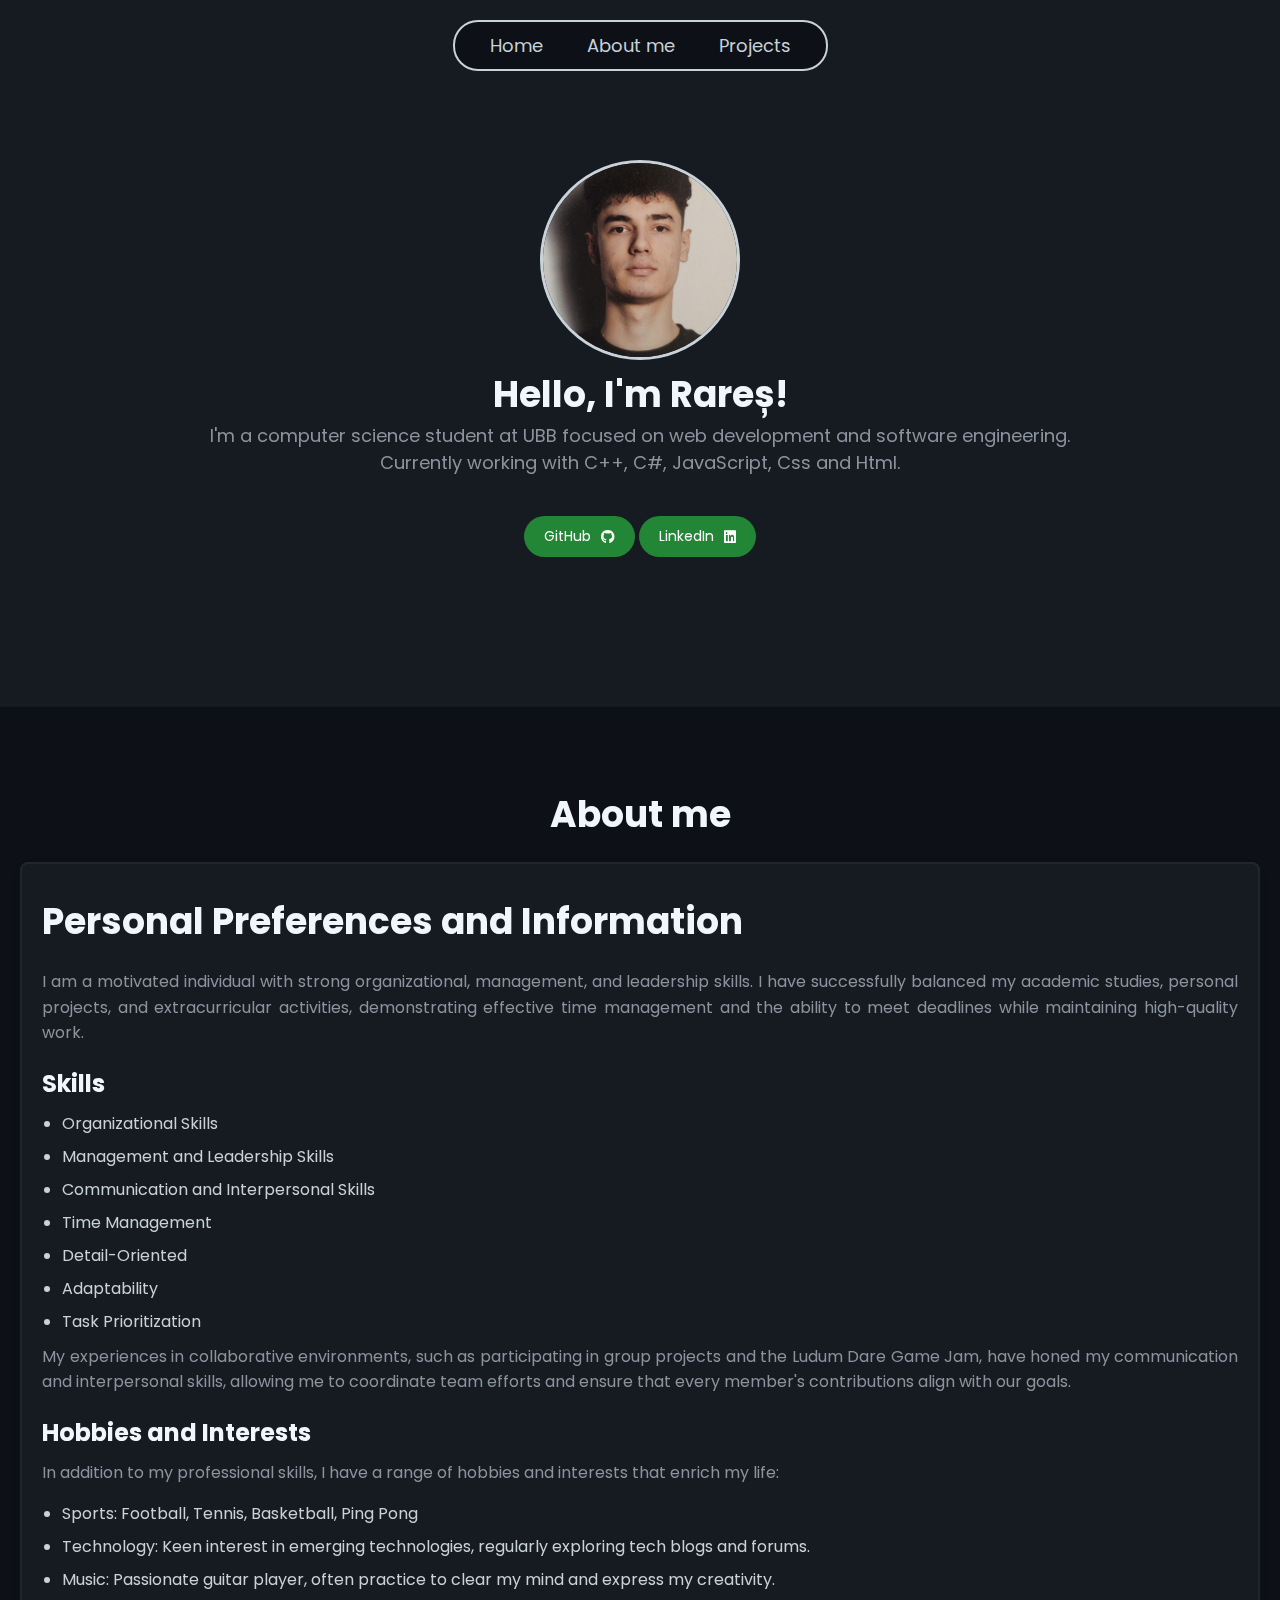
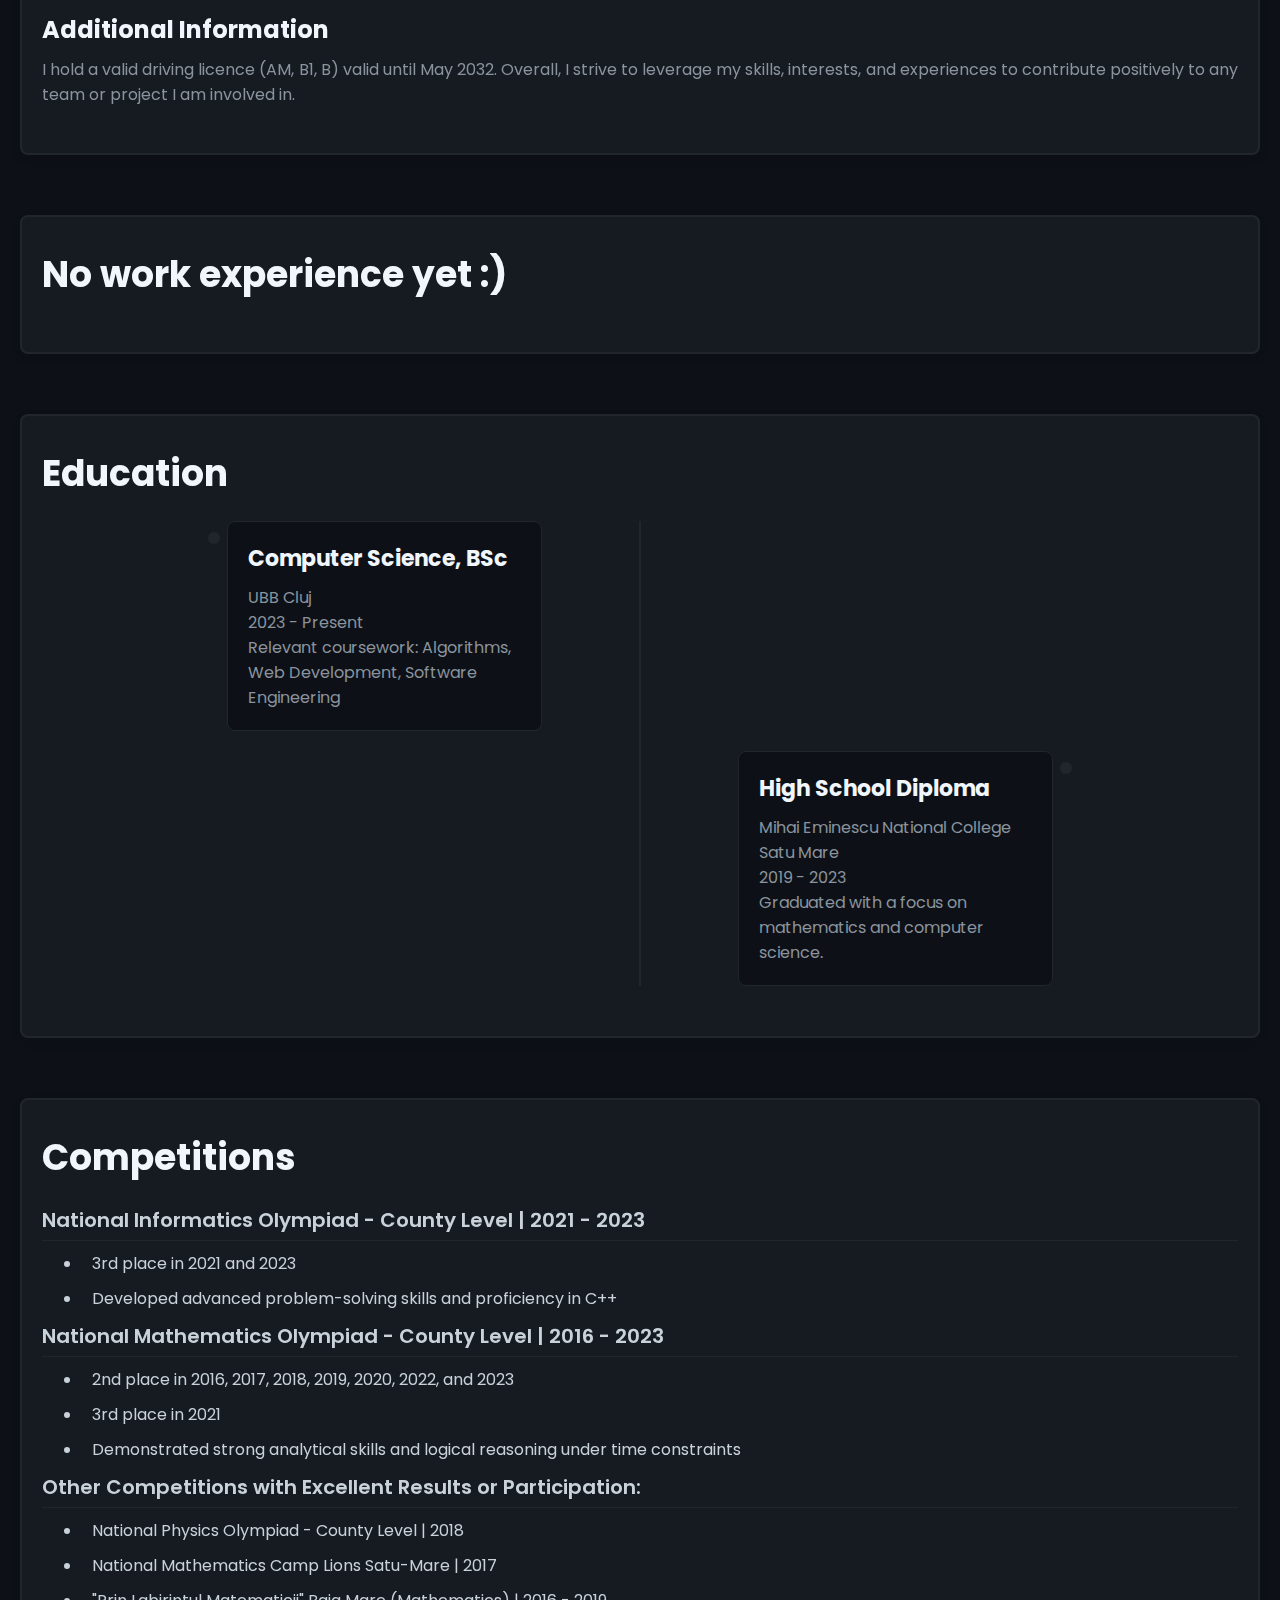
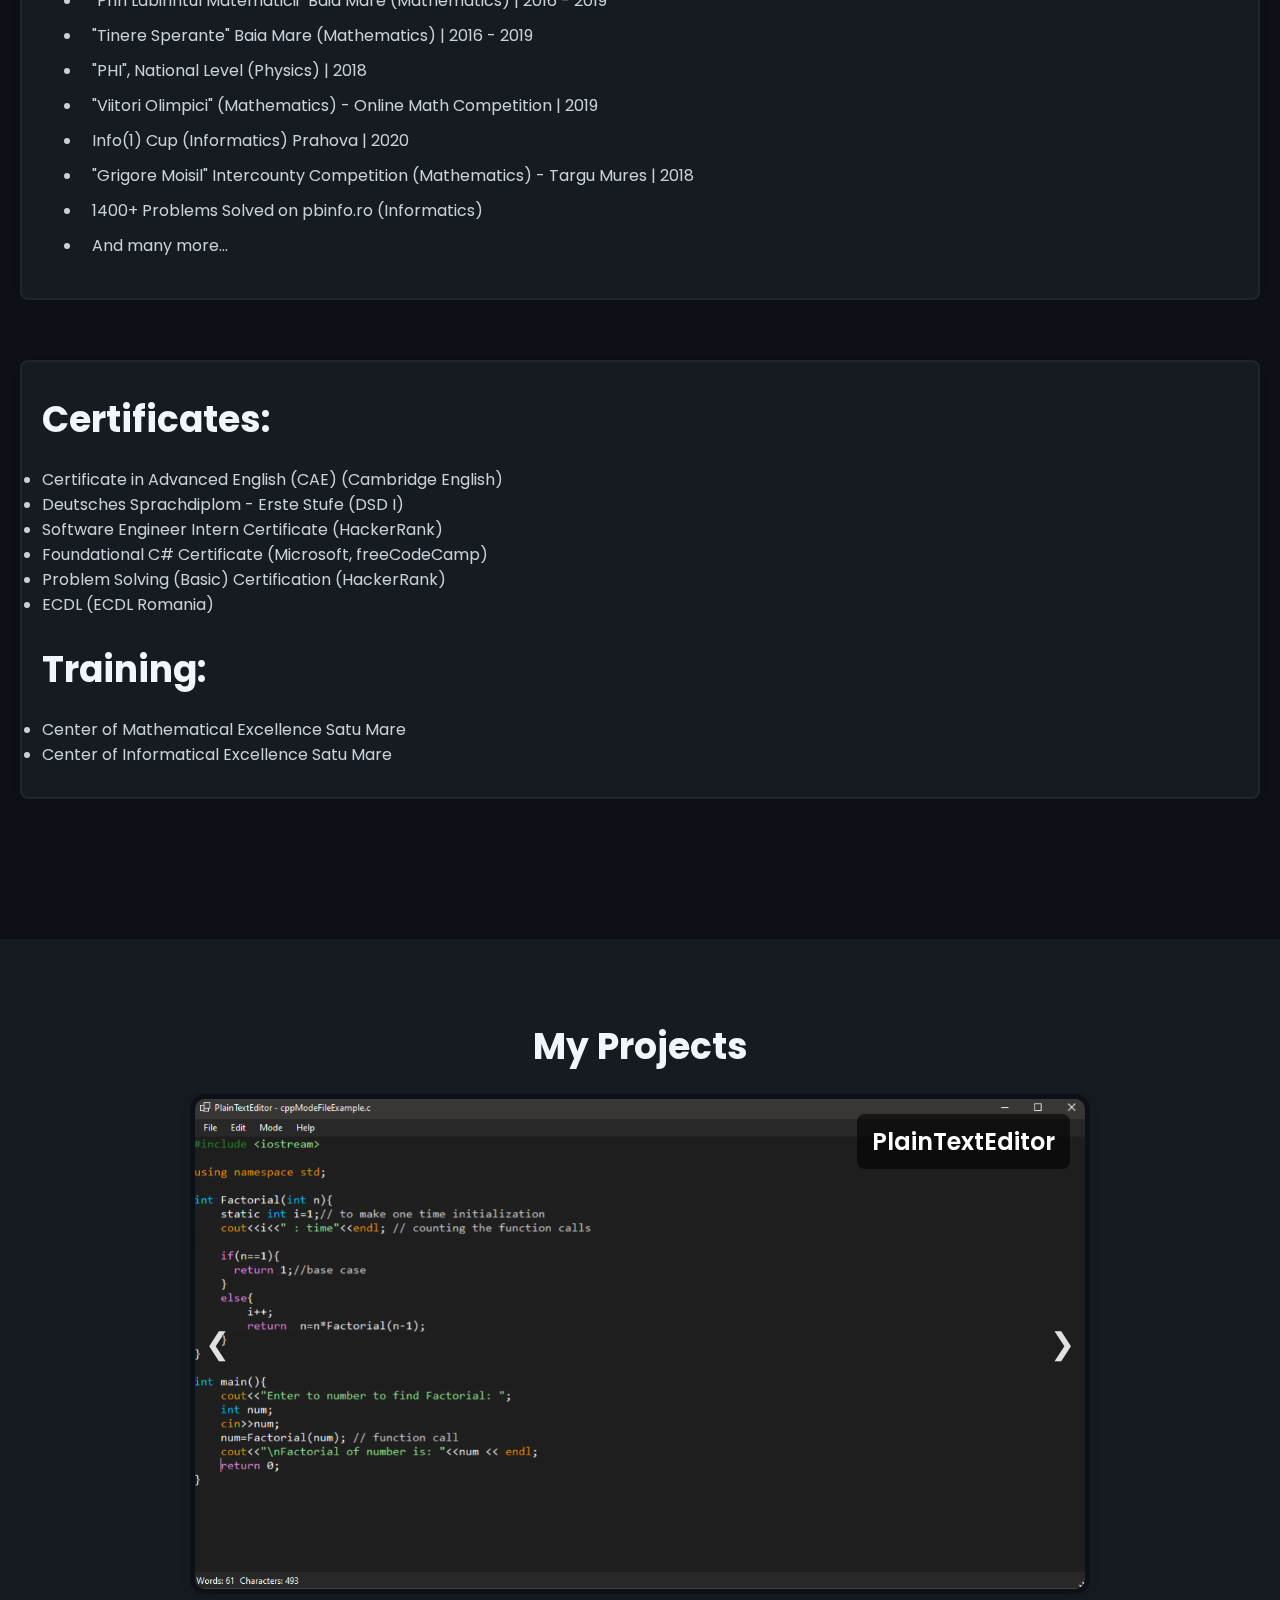
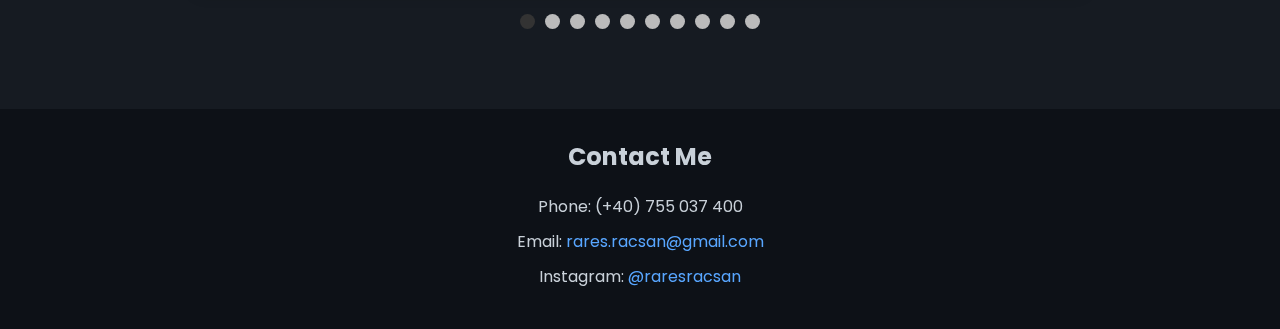
==== commit c8ad84f5: "added plaintexteditor to the projects" ====
--- a/index.html
+++ b/index.html
@@ -170,11 +170,35 @@
         <h2>My Projects</h2>
         <!--Slideshow Container-->
         <div class="slideshow-container">
-            <!-- Slide LinuxMan -->
+            <!-- Slide PlainTextEditor -->
+            <div class="slide" style="background-image: url('/images/plainTextEditor.PNG');">
+                <div class="project-name">PlainTextEditor</div>
+                <div class="hover-card">
+                    <h3><strong>PlainTextEditor</strong></h3>
+                    <div class="icon-container">
+                        <p>Windows Forms</p>
+                        <p>C#</p>
+                    </div>
+                    <h4>4 Dec 2024 - Present</h4>
+                    <p> A open source text editor developed using C# and Windows Forms. The editor supports basic text editing features, such as creating, opening, printing and saving text files.
+                        It currently has 2 modes, PlainText mode for regular text editing and C++ mode for C++ code editing.
+                    </p> <br>
+                    <p><strong>Future Features:</strong></p>
+                    <p>
+                        - Compilation: an integrated C++ compiler will be added. <br>
+                        - Text to speech for PlainText mode.<br>
+                        - Customizable themes.
+                    </p> <br>
+                    <p><strong>Skills Gained:</strong></p>
+                    <p>C# language and Windows Forms experience.</p>
+                </div>
+            </div>
+
+            <!-- Slide FileTransfer -->
             <div class="slide" style="background-image: url('/images/linuxManual.png');">
-                <div class="project-name">LinuxMan</div>
-                <div class="hover-card">
-                    <h3><strong>LinuxMan</strong></h3>
+                <div class="project-name">FileTransfer</div>
+                <div class="hover-card">
+                    <h3><strong>FileTransfer</strong></h3>
                     <div class="icon-container">
                         <i class="fab fa-linux icon"></i>
                         <p>Flutter</p>
@@ -194,6 +218,32 @@
                     <p>Cross-platform mobile development, deployment on iOS & Android, and version control with Git.</p>
                 </div>
             </div>
+
+            <!-- Slide LinuxMan -->
+            <div class="slide" style="background-image: url('/images/linuxManual.png');">
+                <div class="project-name">LinuxMan</div>
+                <div class="hover-card">
+                    <h3><strong>LinuxMan</strong></h3>
+                    <div class="icon-container">
+                        <i class="fab fa-linux icon"></i>
+                        <p>Flutter</p>
+                    </div>
+                    <h4>26 March 2024 - Present</h4>
+                    <p> A cross-platform Linux manual app developed in Flutter, mimicking the "man" command in Linux.
+                        Users can search for and view comprehensive details on Linux commands, with explanations,
+                        options, and usage examples.
+                    </p> <br>
+                    <p><strong>Key Features:</strong></p>
+                    <p>
+                        - Cross-platform: Works on iOS and Android devices. <br>
+                        - Quick search for Linux command documentation. <br>
+                        - Theme customization for light/dark modes. <br>
+                    </p> <br>
+                    <p><strong>Skills Gained:</strong></p>
+                    <p>Cross-platform mobile development, deployment on iOS & Android, and version control with Git.</p>
+                </div>
+            </div>
+            
 
             <div class="slide" style="background-image: url('/images/mathlib-c.png');">
                 <div class="project-name">mathlib-C</div>
@@ -386,6 +436,8 @@
             <span class="bullet" onclick="currentSlide(6)"></span>
             <span class="bullet" onclick="currentSlide(7)"></span>
             <span class="bullet" onclick="currentSlide(8)"></span>
+            <span class="bullet" onclick="currentSlide(9)"></span>
+            <span class="bullet" onclick="currentSlide(10)"></span>
         </div>
     </section>
 
--- a/css/style.css
+++ b/css/style.css
@@ -412,25 +412,6 @@
     z-index: 2;
 }
 
-/* Button (GitHub Link) */
-.btn-github {
-    position: absolute;
-    bottom: 15px;
-    right: 15px;
-    padding: 10px 20px;
-    background-color: rgba(0, 0, 0, 0.6);
-    color: white;
-    border-radius: 5px;
-    text-decoration: none;
-    font-size: 14px;
-    z-index: 2;
-    transition: background-color 0.3s;
-}
-
-.btn-github:hover {
-    background-color: rgba(0, 0, 0, 0.8);
-}
-
 /* Additional styling for light/dark image contrast (optional) */
 .light-image .project-name,
 .light-image .btn-github {
@@ -446,13 +427,57 @@
     /* Ensures slide content fills the height */
 }
 
+/* Button Styles */
+.btn-github {
+    padding: 10px 20px; /* Make the button smaller */
+    border: unset;
+    border-radius: 15px;
+    color: #212121; /* Text color */
+    z-index: 1;
+    background: #e8e8e8; /* Default background color */
+    position: absolute; /* Position the button absolutely */
+    right: 15px; /* Move it to the right side */
+    bottom: 15px; /* Move it to the bottom */
+    font-weight: 1000;
+    font-size: 15px; /* Slightly smaller text */
+    -webkit-box-shadow: 4px 8px 19px -3px rgba(0, 0, 0, 0.27);
+    box-shadow: 4px 8px 19px -3px rgba(0, 0, 0, 0.27);
+    transition: all 250ms;
+    overflow: hidden;
+    text-decoration: none;
+}
+
+.btn-github::before {
+    content: "";
+    position: absolute;
+    top: 0;
+    left: 0;
+    height: 100%;
+    width: 0;
+    border-radius: 15px;
+    background-color: #212121; /* Dark background */
+    z-index: -1;
+    -webkit-box-shadow: 4px 8px 19px -3px rgba(0, 0, 0, 0.27);
+    box-shadow: 4px 8px 19px -3px rgba(0, 0, 0, 0.27);
+    transition: all 250ms;
+}
+
+.btn-github:hover {
+    color: #e8e8e8; /* Change text color on hover */
+    background-color: #212121; /* Light to dark background color change */
+}
+
+.btn-github:hover::before {
+    width: 100%; /* Expand the dark background on hover */
+}
+
 /* Hover Card Styling */
 .hover-card {
     position: absolute;
     top: 50%;
     left: 50%;
-    width: 80%;
-    height: 80%;
+    width: 75%;
+    height: 75%;
     background-color: rgba(255, 255, 255, 0.9);
     border-radius: 10px;
     padding: 20px;
@@ -535,21 +560,6 @@
     /* Fixed height for text */
     overflow: hidden;
     /* Hides overflowing text */
-}
-
-/* Button Styles */
-.btn-github {
-    display: inline-block;
-    margin-top: 15px;
-    padding: 10px 20px;
-    background-color: #0d1117;
-    color: white;
-    border-radius: 5px;
-    text-decoration: none;
-}
-
-.btn-github:hover {
-    background-color: #555;
 }
 
 /* Image Section */
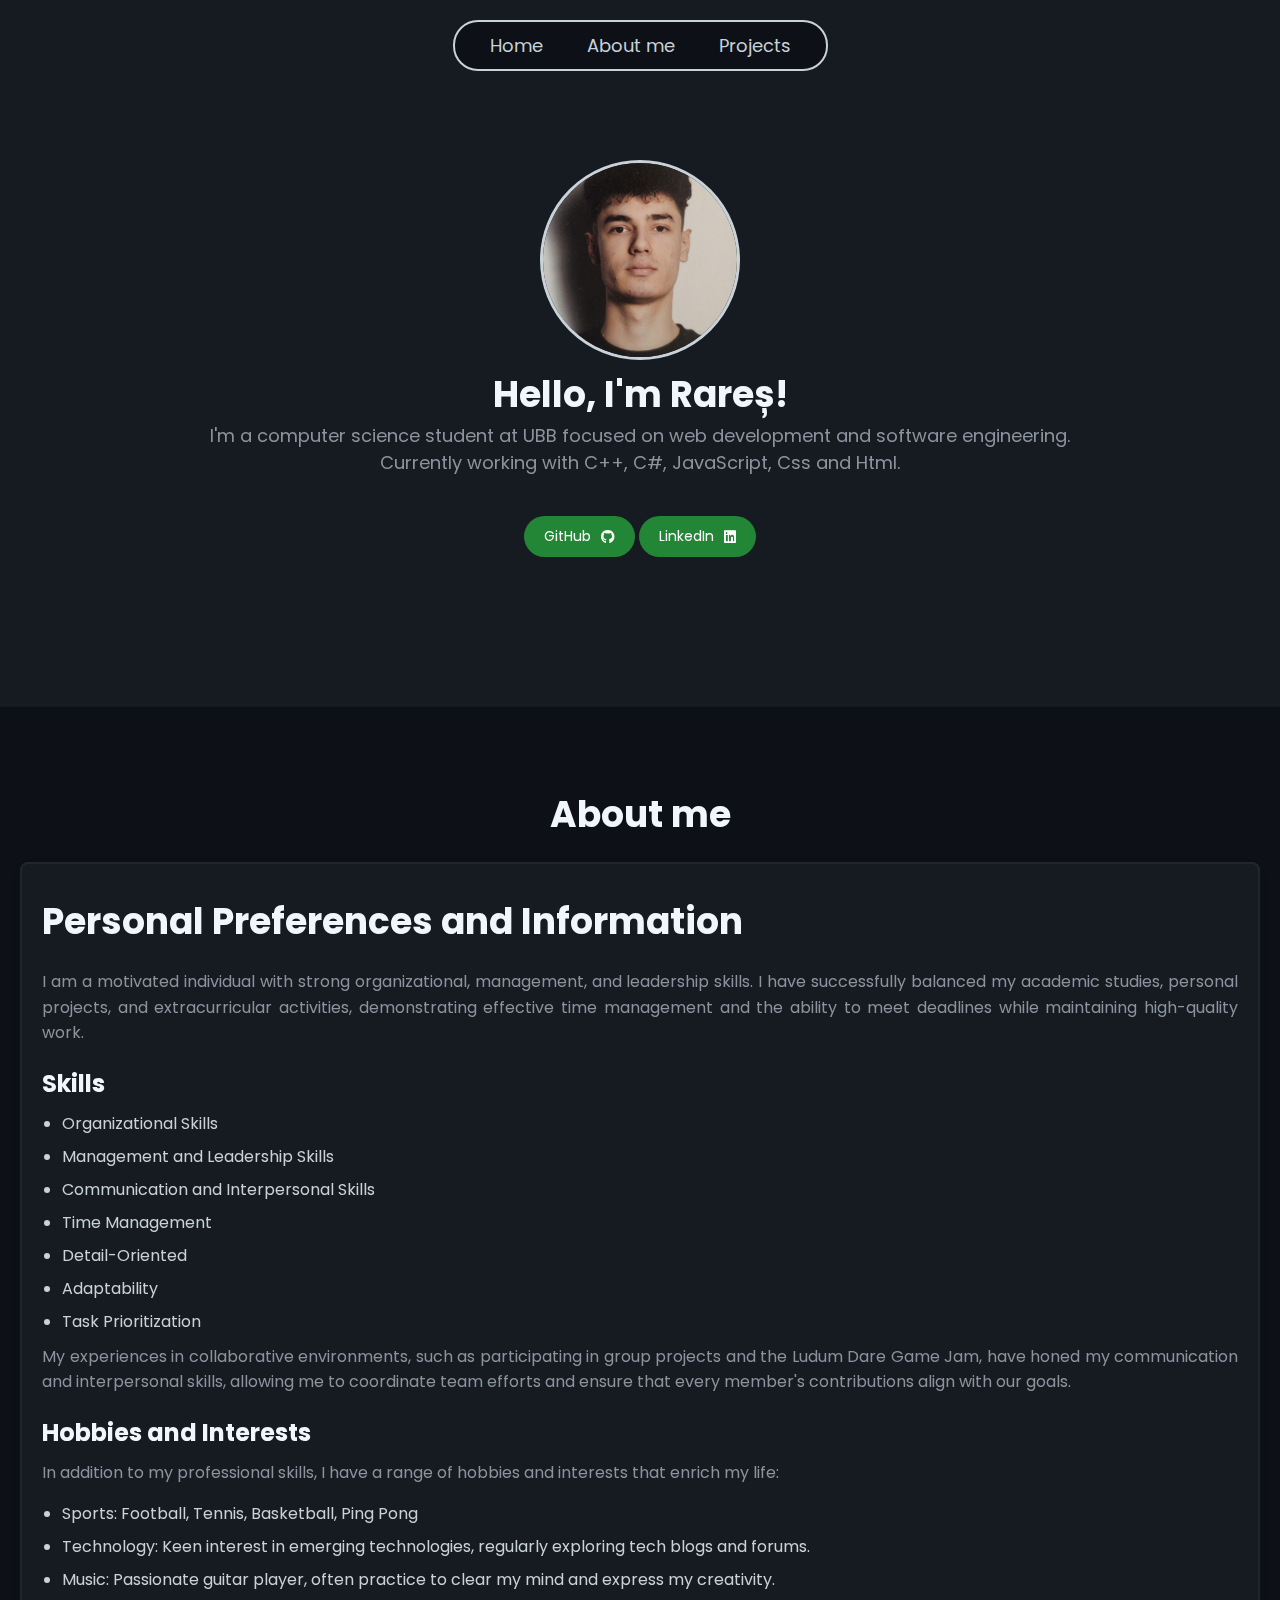
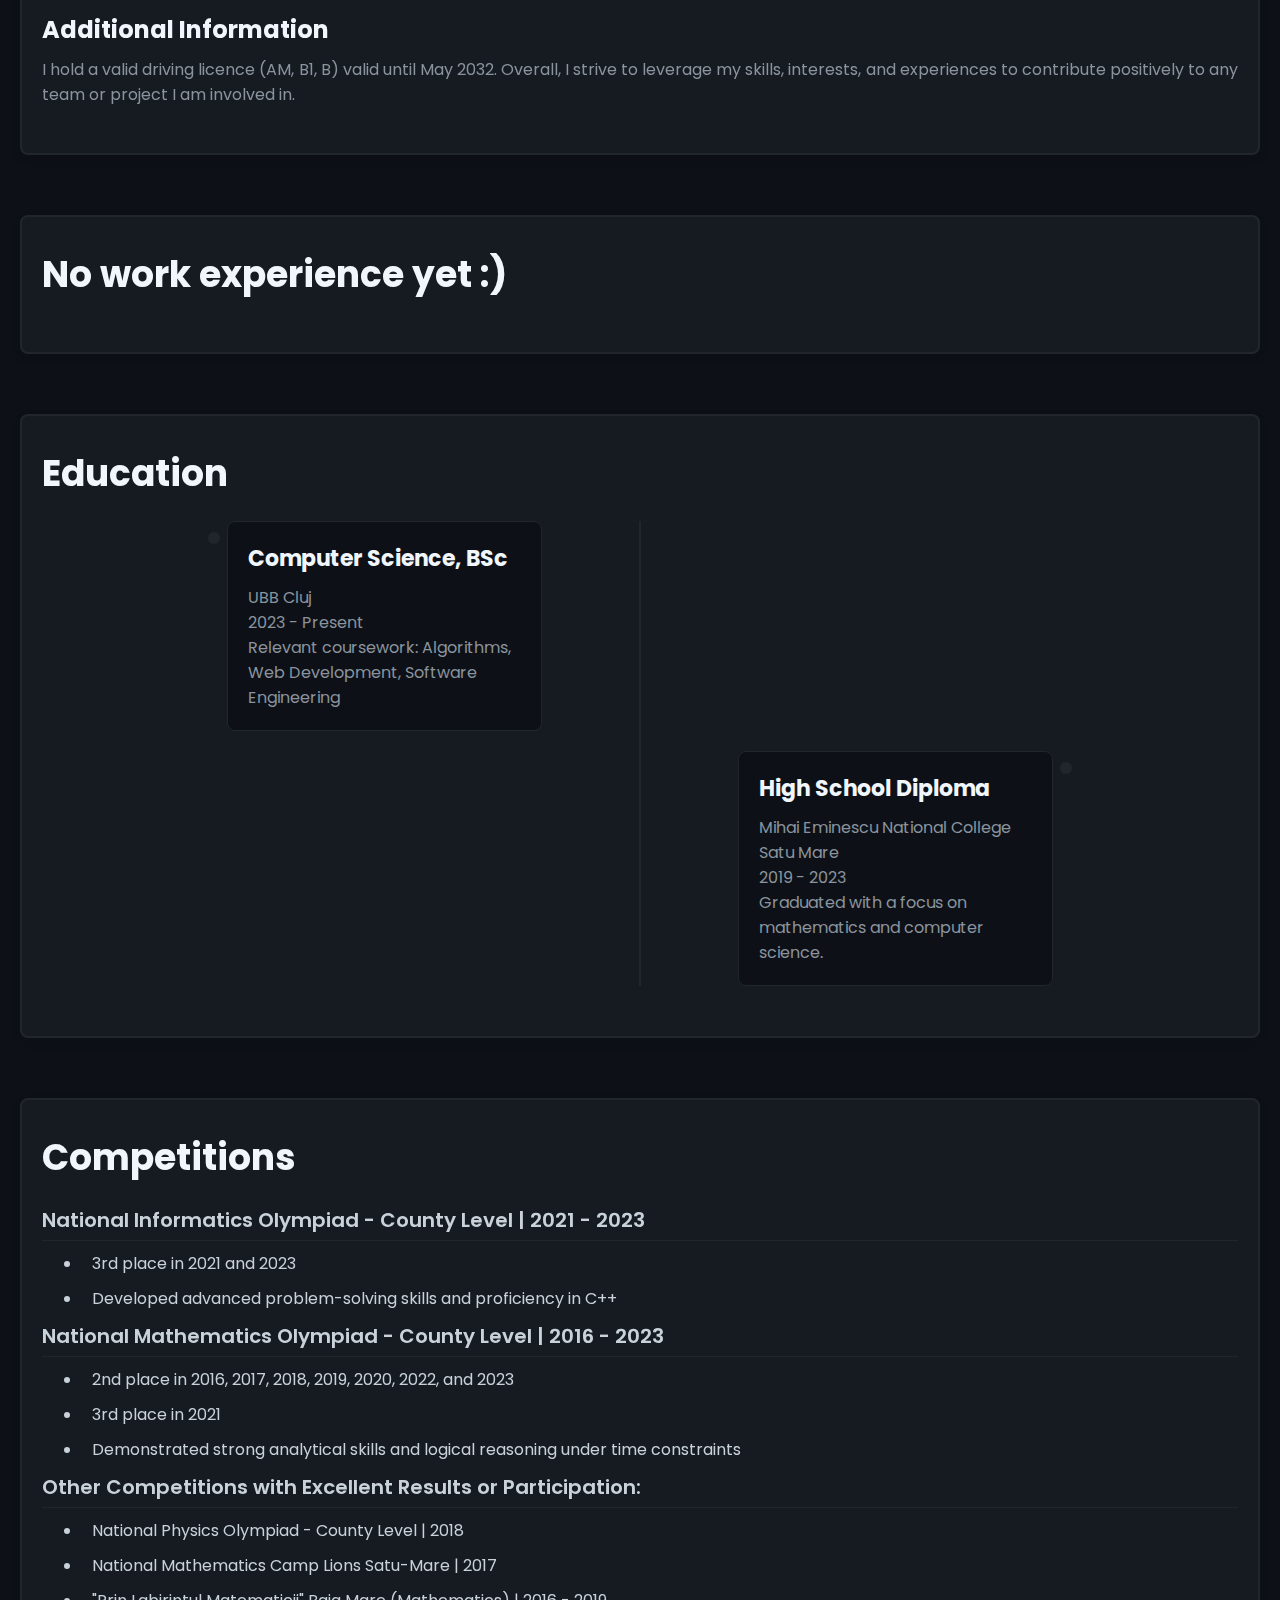
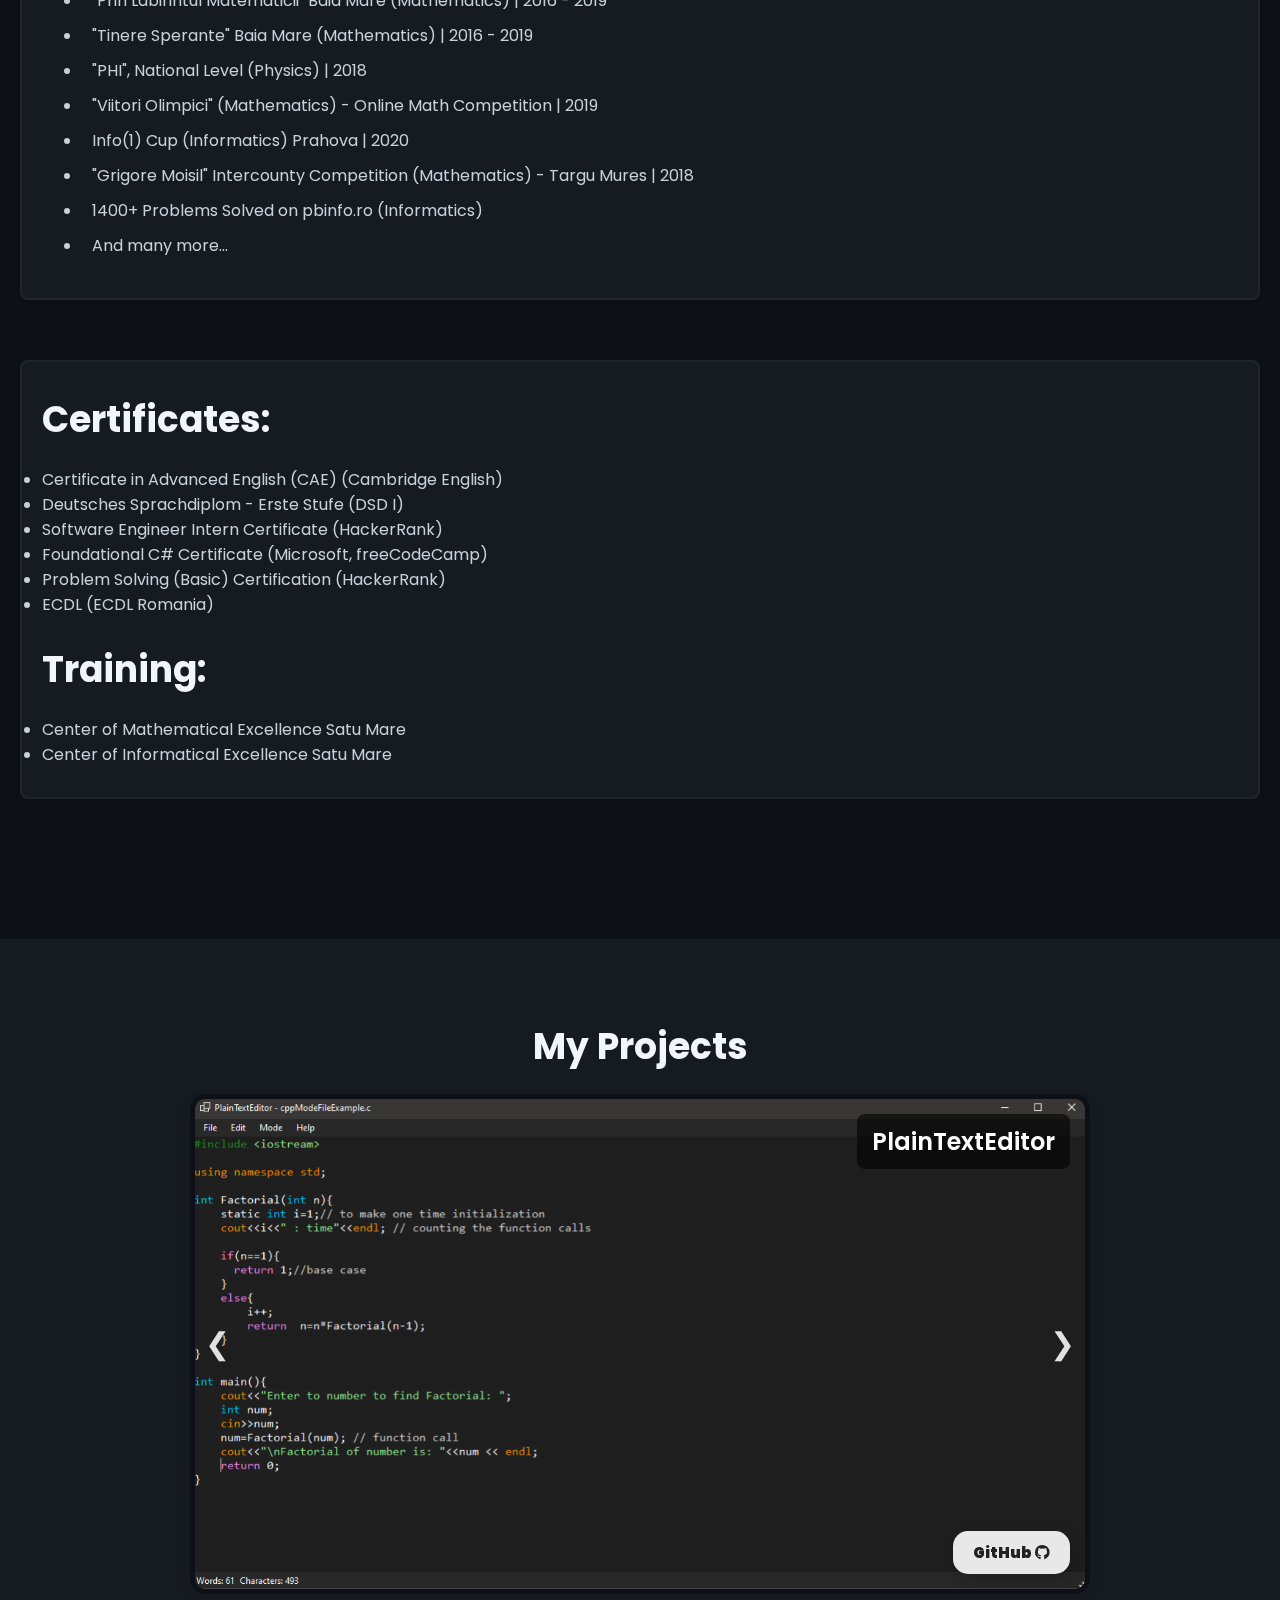
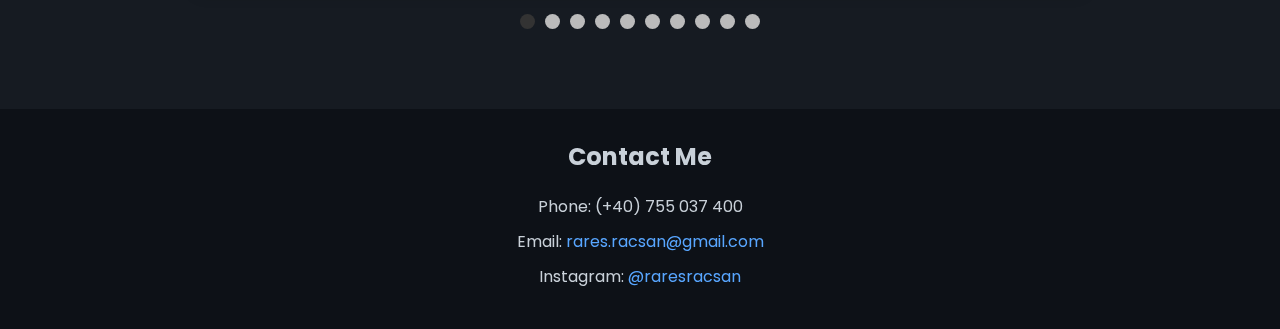
==== commit 7b267dcc: "updated plaintexteditor and filetransfer projects" ====
--- a/index.html
+++ b/index.html
@@ -173,13 +173,16 @@
             <!-- Slide PlainTextEditor -->
             <div class="slide" style="background-image: url('/images/plainTextEditor.PNG');">
                 <div class="project-name">PlainTextEditor</div>
+                <a href="https://github.com/RaresRacsan/PlainTextEditor" class="btn-github">
+                    GitHub <i class="fab fa-github"></i>
+                </a>
                 <div class="hover-card">
                     <h3><strong>PlainTextEditor</strong></h3>
                     <div class="icon-container">
                         <p>Windows Forms</p>
                         <p>C#</p>
                     </div>
-                    <h4>4 Dec 2024 - Present</h4>
+                    <h4>4 December 2024 - Present</h4>
                     <p> A open source text editor developed using C# and Windows Forms. The editor supports basic text editing features, such as creating, opening, printing and saving text files.
                         It currently has 2 modes, PlainText mode for regular text editing and C++ mode for C++ code editing.
                     </p> <br>
@@ -190,32 +193,36 @@
                         - Customizable themes.
                     </p> <br>
                     <p><strong>Skills Gained:</strong></p>
-                    <p>C# language and Windows Forms experience.</p>
+                    <p>- C# language and Windows Forms experience.</p>
                 </div>
             </div>
 
             <!-- Slide FileTransfer -->
             <div class="slide" style="background-image: url('/images/linuxManual.png');">
                 <div class="project-name">FileTransfer</div>
+                <a href="https://github.com/RaresRacsan/file-transfer" class="btn-github">
+                    GitHub <i class="fab fa-github"></i>
+                </a>
                 <div class="hover-card">
                     <h3><strong>FileTransfer</strong></h3>
                     <div class="icon-container">
-                        <i class="fab fa-linux icon"></i>
-                        <p>Flutter</p>
-                    </div>
-                    <h4>26 March 2024 - Present</h4>
-                    <p> A cross-platform Linux manual app developed in Flutter, mimicking the "man" command in Linux.
-                        Users can search for and view comprehensive details on Linux commands, with explanations,
-                        options, and usage examples.
-                    </p> <br>
-                    <p><strong>Key Features:</strong></p>
-                    <p>
-                        - Cross-platform: Works on iOS and Android devices. <br>
-                        - Quick search for Linux command documentation. <br>
-                        - Theme customization for light/dark modes. <br>
-                    </p> <br>
-                    <p><strong>Skills Gained:</strong></p>
-                    <p>Cross-platform mobile development, deployment on iOS & Android, and version control with Git.</p>
+                        <i class="fab fa-c icon"></i>
+                        <p>Networking</p>
+                    </div>
+                    <h4>7 November 2024 - Present</h4>
+                    <p> A simple open source C-based TCP file transfer application that allows clients to request and download files from a server. It has two versions,
+                        one that has a CLI integration and one that has a GUI integration using GTK.
+                    </p> <br>
+                    <p><strong>Future Features:</strong></p>
+                    <p>
+                        - Cross-platform. <br>
+                        - Directory Transfers <br>
+                        - Compression <br>
+                    </p> <br>
+                    <p><strong>Skills Gained:</strong></p>
+                    <p>- Networking <br>
+                    - GUI integration with GTK <br>
+                    </p>
                 </div>
             </div>
 
@@ -374,6 +381,9 @@
 
             <div class="slide" style="background-image: url('/images/spotify.png');">
                 <div class="project-name">Spotify-Clone</div>
+                <a href="https://github.com/RaresRacsan/Spotify-Clone" class="btn-github">
+                    GitHub <i class="fab fa-github"></i>
+                </a>
                 <div class="hover-card">
                     <h3>Spotify-Clone</h3>
                     <div class="icon-container">
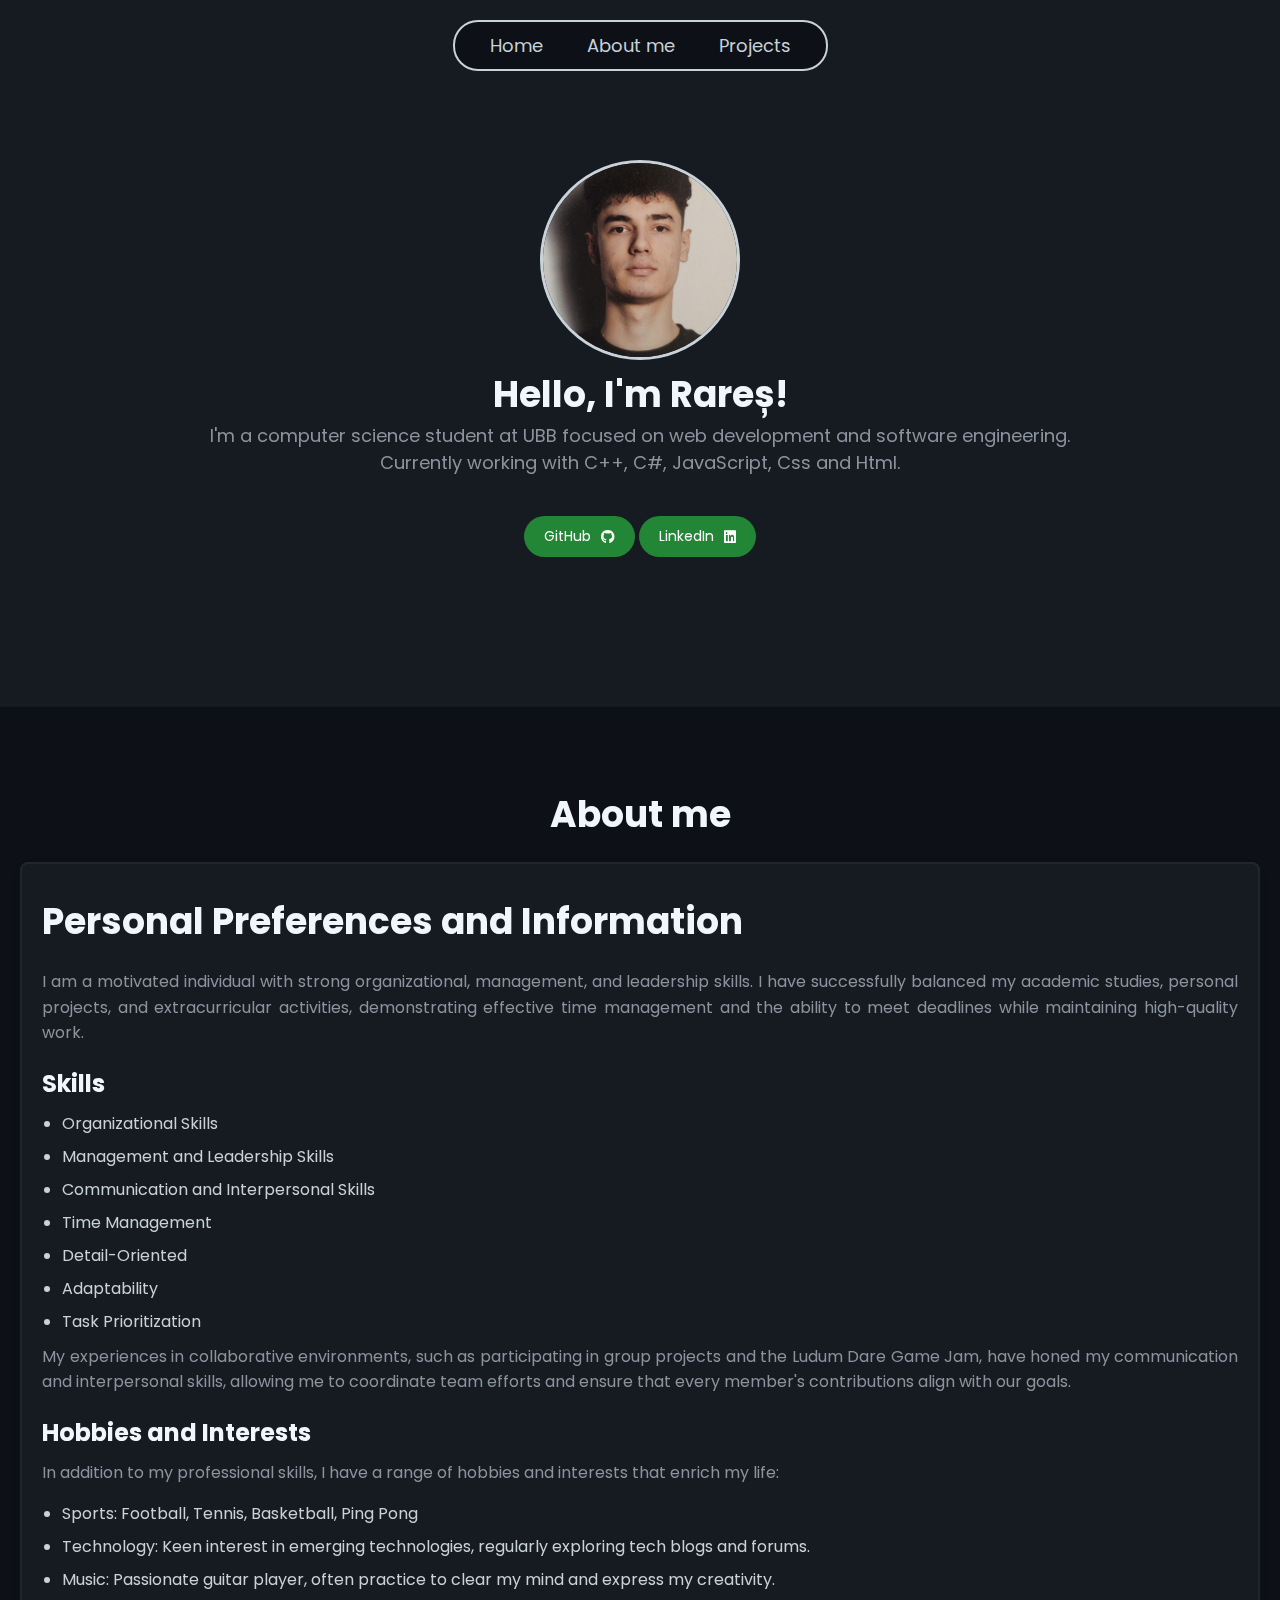
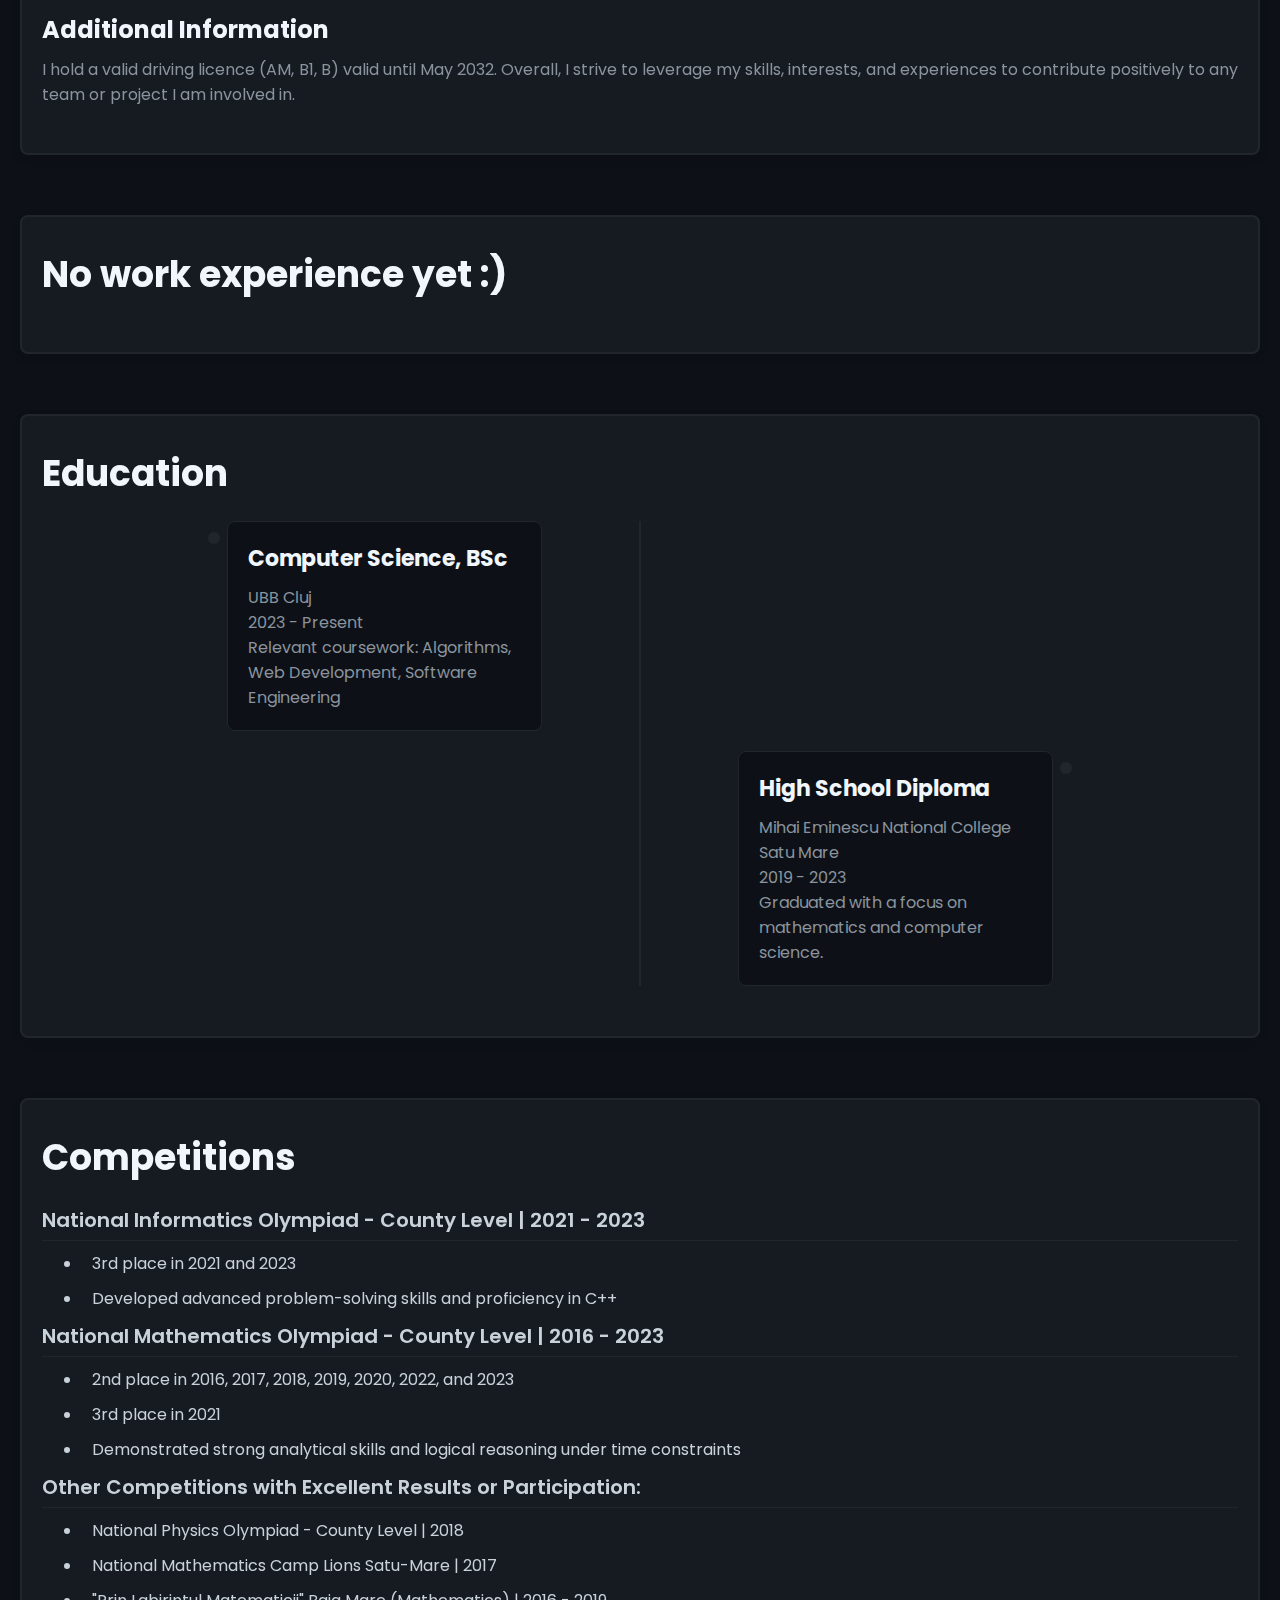
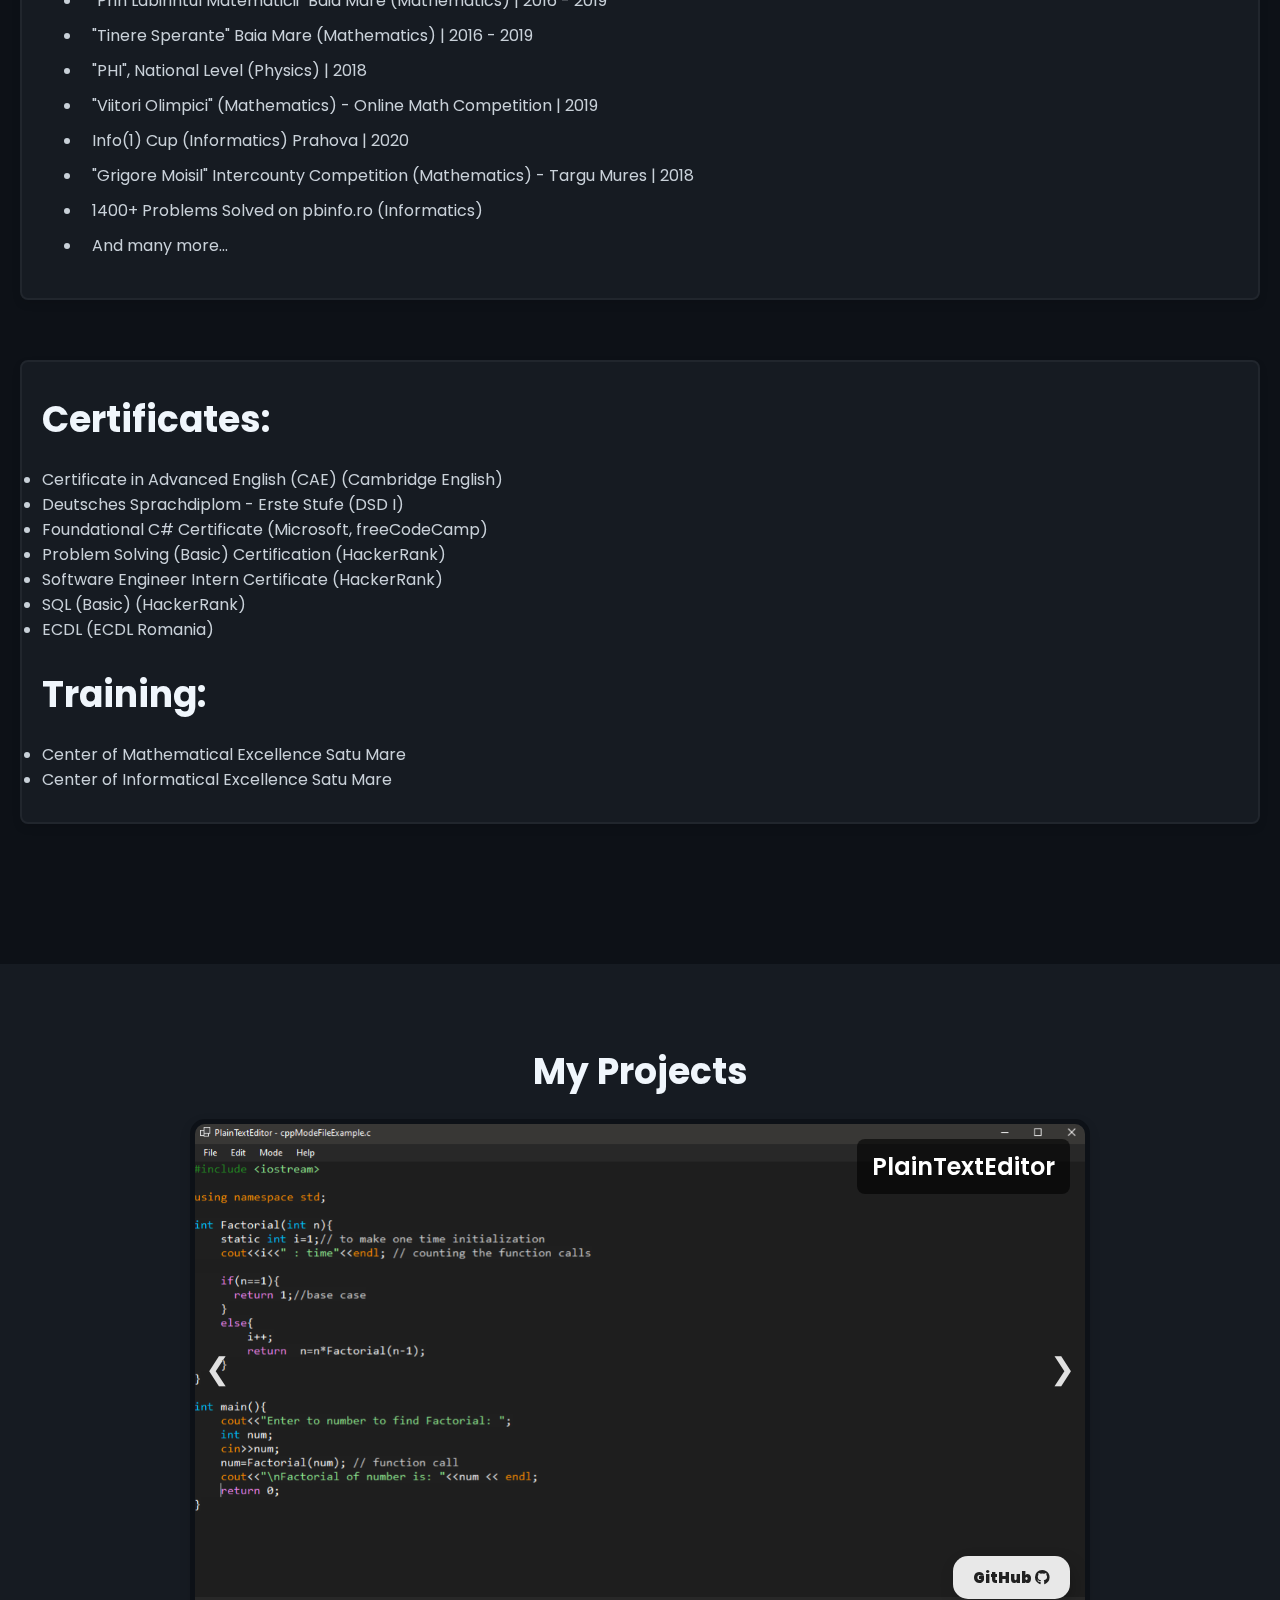
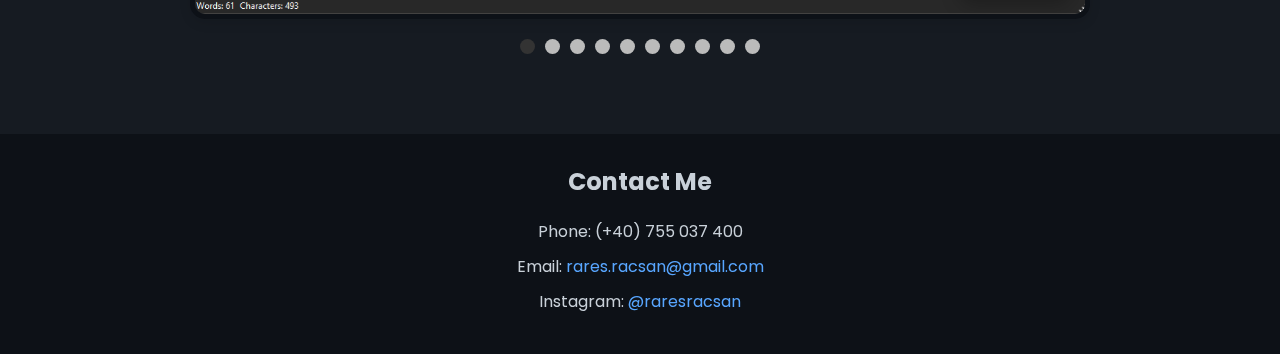
==== commit 0ba67874: "added certificate" ====
--- a/index.html
+++ b/index.html
@@ -153,9 +153,10 @@
             <ul>
                 <li>Certificate in Advanced English (CAE) (Cambridge English)</li>
                 <li>Deutsches Sprachdiplom - Erste Stufe (DSD I)</li>
-                <li>Software Engineer Intern Certificate (HackerRank)</li>
                 <li>Foundational C# Certificate (Microsoft, freeCodeCamp)</li>
                 <li>Problem Solving (Basic) Certification (HackerRank)</li>
+                <li>Software Engineer Intern Certificate (HackerRank)</li>
+                <li>SQL (Basic) (HackerRank)</li>
                 <li>ECDL (ECDL Romania)</li>
             </ul> <br>
             <h2>Training:</h2>
@@ -198,7 +199,7 @@
             </div>
 
             <!-- Slide FileTransfer -->
-            <div class="slide" style="background-image: url('/images/linuxManual.png');">
+            <div class="slide" style="background-image: url('/images/fileTransfer.png');">
                 <div class="project-name">FileTransfer</div>
                 <a href="https://github.com/RaresRacsan/file-transfer" class="btn-github">
                     GitHub <i class="fab fa-github"></i>
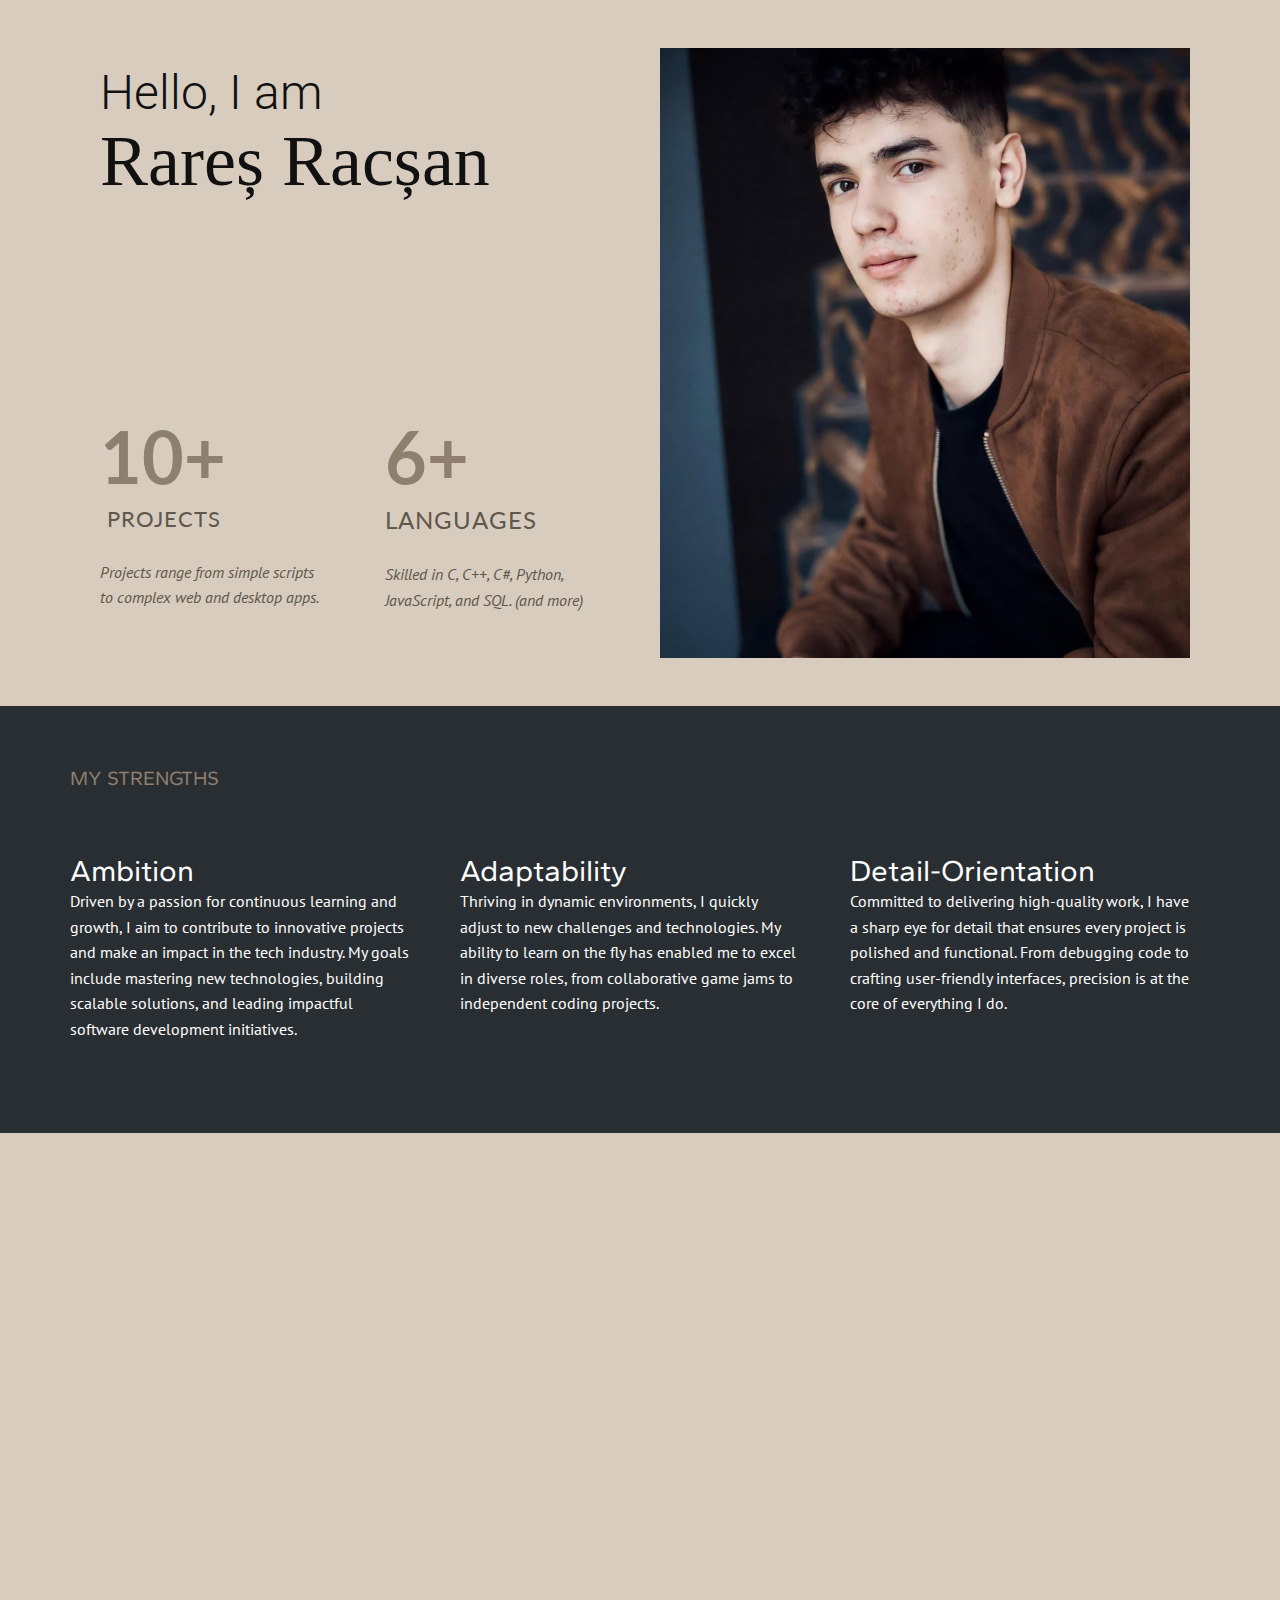
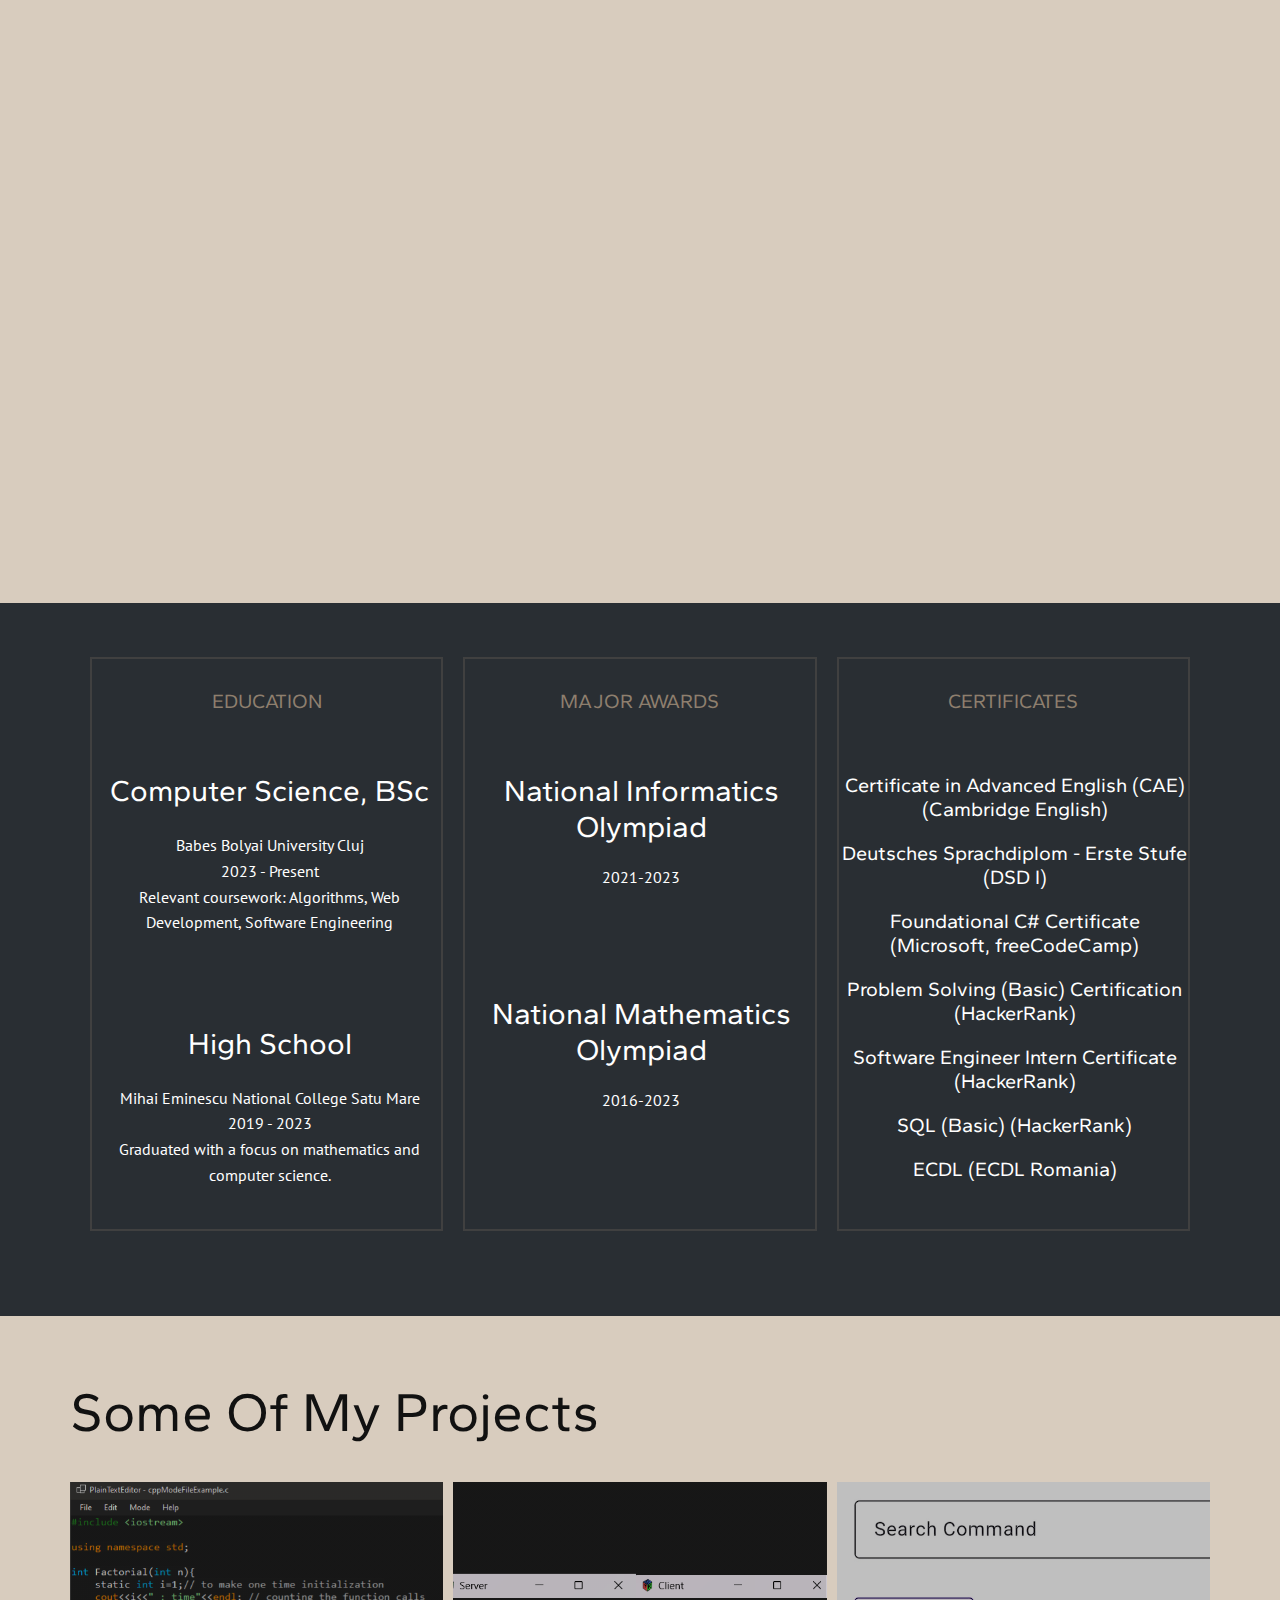
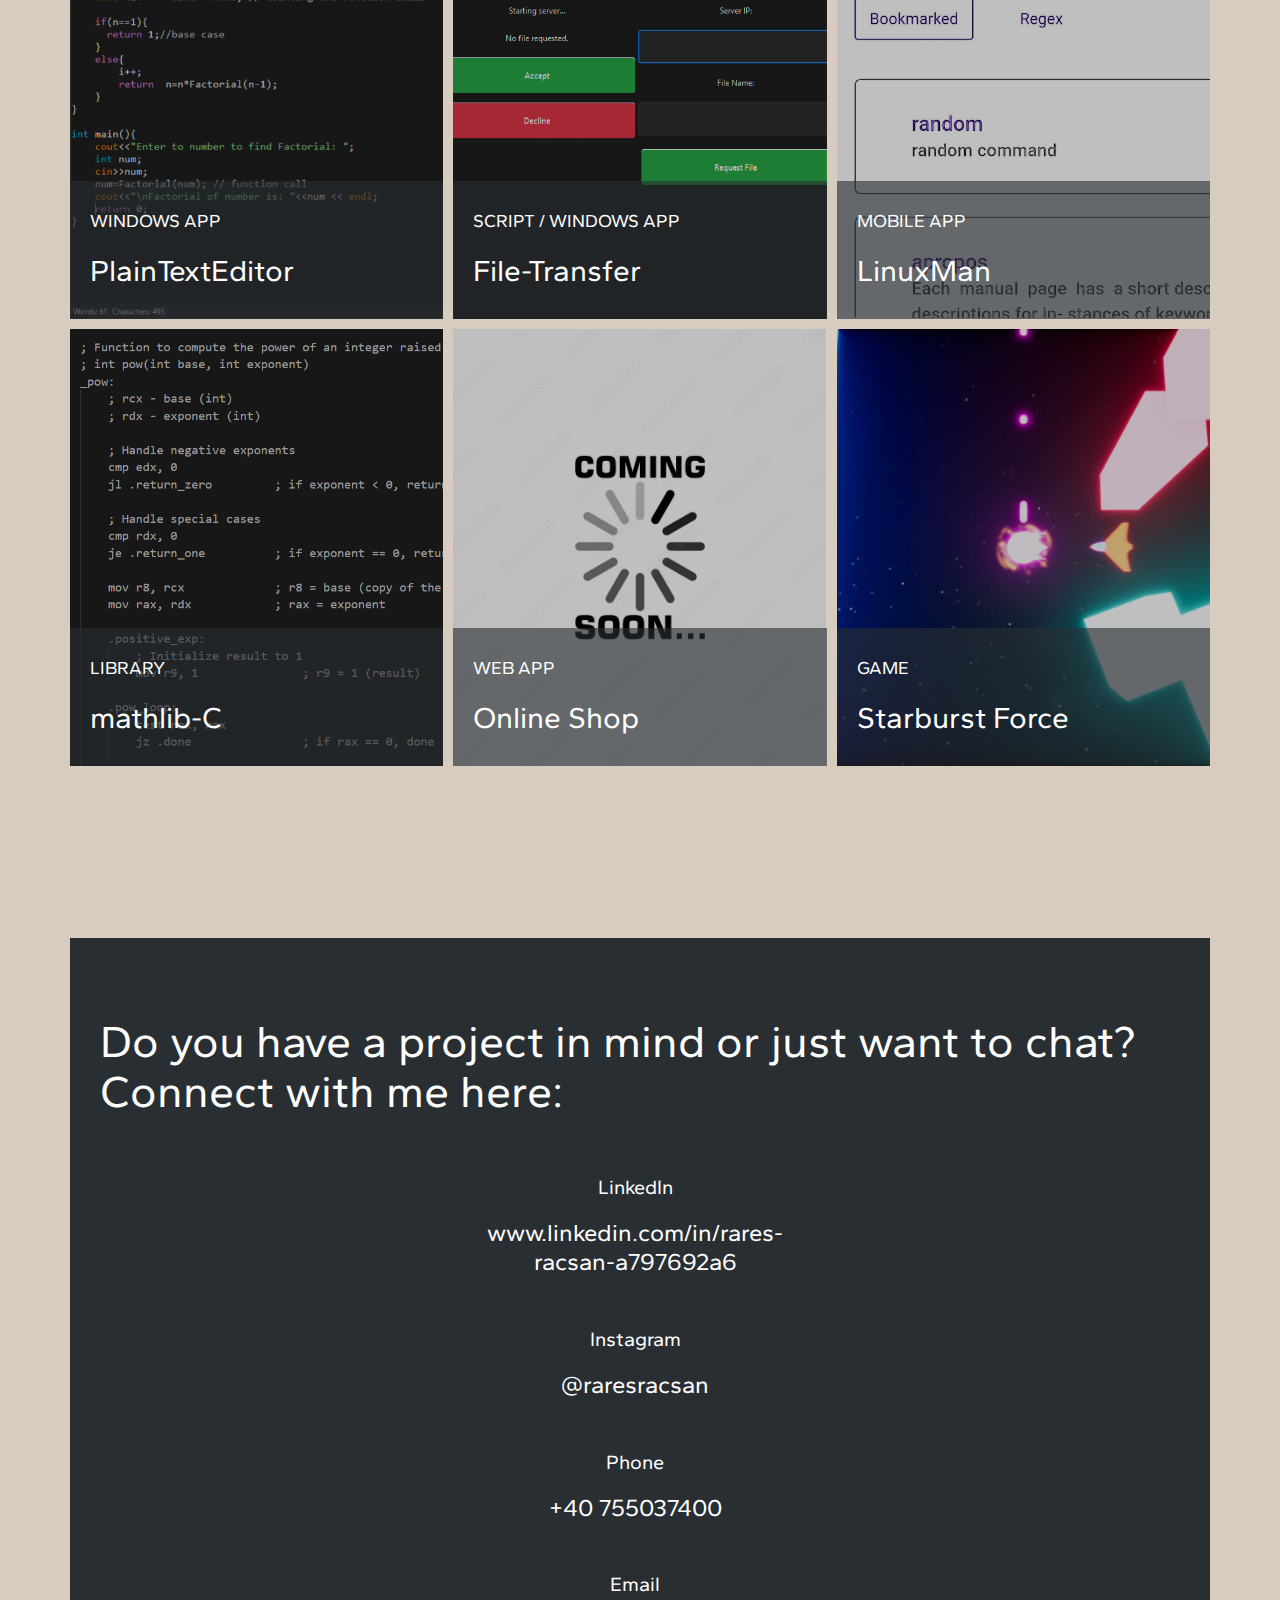
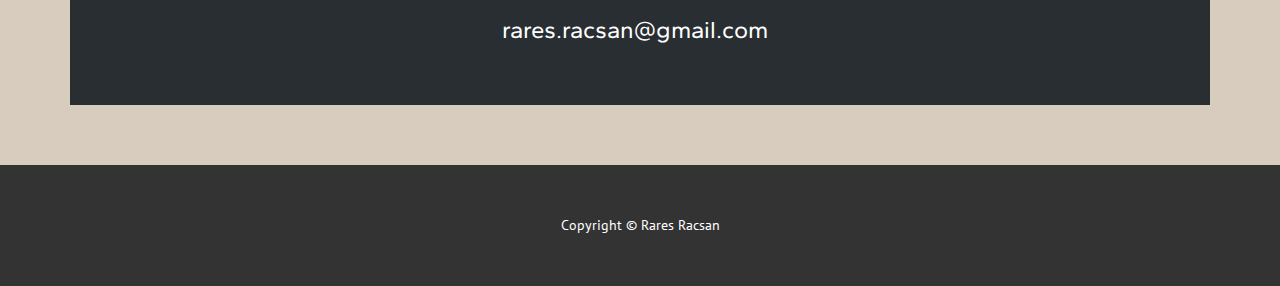
==== commit 7459c1bd: "test" ====
--- a/index.html
+++ b/index.html
@@ -1,467 +1,361 @@
 <!DOCTYPE html>
-<html lang="en">
-
-<head>
-    <meta charset="UTF-8">
+<html style="font-size: 16px;" lang="en"><head>
     <meta name="viewport" content="width=device-width, initial-scale=1.0">
-    <title>My Portfolio - Rares Racsan Vasile</title>
-    <link rel="stylesheet" href="../css/style.css">
-    <link rel="stylesheet" href="https://cdnjs.cloudflare.com/ajax/libs/font-awesome/6.0.0-beta3/css/all.min.css">
-    <link href="https://fonts.googleapis.com/css2?family=Poppins:wght@400;600&family=Roboto:wght@400;500&display=swap" rel="stylesheet">
-</head>
-
-<body>
-    <!--Navigation bar-->
-    <header>
-        <nav>
-            <ul class="navbar">
-                <li><a href="#home">Home</a></li>
-                <li><a href="#aboutme">About me</a></li>
-                <li><a href="#projects">Projects</a></li>
-            </ul>
-        </nav>
-    </header>
-
-    <!--Hero section-->
-    <section id="home" class="hero">
-        <div class="profile-container">
-            <img src="/images/photo.jpg" alt="Photo" class="profile-pic">
-            <span class="wave-emoji">🖐️</span>
-        </div>
-        <div class="hero-text">
-            <h1>Hello, I'm Rareș!</h1>
-            <p>I'm a computer science student at UBB focused on web development and software engineering.</p>
-            <p>Currently working with C++, C#, JavaScript, Css and Html.</p>
-        </div>
-        <a href="https://github.com/RaresRacsan" class="button">GitHub <i class="fab fa-github"></i></a>
-        <a href="https://www.linkedin.com/in/rares-racsan-a797692a6/" class="button">LinkedIn <i class="fab fa-linkedin"></i></a>
-    </section>
-
-    <!--About me section-->
-    <section id="aboutme" class="about-section card">
-        <h2>About me</h2>
-        <!-- Personal Preferences and Information Section -->
-        <div class="section personal-info">
-            <h2>Personal Preferences and Information</h2>
-            <p>I am a motivated individual with strong organizational, management, and leadership skills. I have successfully balanced my academic studies, personal projects, and extracurricular activities, demonstrating effective time management and the ability to meet deadlines while maintaining high-quality work.</p>
-            
-            <h3>Skills</h3>
-            <ul class="skills-list">
-                <li>Organizational Skills</li>
-                <li>Management and Leadership Skills</li>
-                <li>Communication and Interpersonal Skills</li>
-                <li>Time Management</li>
-                <li>Detail-Oriented</li>
-                <li>Adaptability</li>
-                <li>Task Prioritization</li>
-            </ul>
-        
-            <p>My experiences in collaborative environments, such as participating in group projects and the Ludum Dare Game Jam, have honed my communication and interpersonal skills, allowing me to coordinate team efforts and ensure that every member's contributions align with our goals.</p>
-        
-            <h3>Hobbies and Interests</h3>
-            <p>In addition to my professional skills, I have a range of hobbies and interests that enrich my life:</p>
-            <ul class="hobbies-list">
-                <li>Sports: Football, Tennis, Basketball, Ping Pong</li>
-                <li>Technology: Keen interest in emerging technologies, regularly exploring tech blogs and forums.</li>
-                <li>Music: Passionate guitar player, often practice to clear my mind and express my creativity.</li>
-            </ul>
-            
-            <h3>Additional Information</h3>
-            <p>I hold a valid driving licence (AM, B1, B) valid until May 2032. Overall, I strive to leverage my skills, interests, and experiences to contribute positively to any team or project I am involved in.</p>
-        </div>
-
-        <!-- Work Experience Section -->
-        <div class="section work-experience">
-            <h2>No work experience yet :)</h2>
-            <!---
-            <h2>Work Experience</h2>
-            <div class="timeline">
-                <div class="timeline-item left">
-                    <h3>Software Developer Intern</h3>
-                    <p>XYZ Company - June 2023 - Present</p>
-                    <p>Working on front-end development with JavaScript and CSS, along with backend APIs.</p>
-                </div>
-                <div class="timeline-item right">
-                    <h3>Freelance Web Developer</h3>
-                    <p>Various Clients - Jan 2022 - May 2023</p>
-                    <p>Completed web design projects for small businesses and personal portfolios.</p>
-                </div>
-            </div>
-        -->
-        </div>
-
-        <!-- Education Section -->
-        <div class="section education">
-            <h2>Education</h2>
-            <div class="timeline">
-                <div class="timeline-item left">
-                    <h3>Computer Science, BSc</h3>
-                    <p>UBB Cluj</p>
-                    <p>2023 - Present</p>
-                    <p>Relevant coursework: Algorithms, Web Development, Software Engineering</p>
-                </div>
-                <div class="timeline-item right">
-                    <h3>High School Diploma</h3>
-                    <p>Mihai Eminescu National College Satu Mare</p>
-                    <p>2019 - 2023</p>
-                    <p>Graduated with a focus on mathematics and computer science.</p>
-                </div>
-            </div>
-        </div>
-
-        <!-- Competitions Section -->
-        <div class="section competitions">
-            <h2>Competitions</h2>
-
-            <div class="competition-entry">
-                <h3>National Informatics Olympiad - County Level | 2021 - 2023</h3>
-                <ul>
-                    <li>3rd place in 2021 and 2023</li>
-                    <li>Developed advanced problem-solving skills and proficiency in C++</li>
-                </ul>
-            </div>
-
-            <div class="competition-entry">
-                <h3>National Mathematics Olympiad - County Level | 2016 - 2023</h3>
-                <ul>
-                    <li>2nd place in 2016, 2017, 2018, 2019, 2020, 2022, and 2023</li>
-                    <li>3rd place in 2021</li>
-                    <li>Demonstrated strong analytical skills and logical reasoning under time constraints</li>
-                </ul>
-            </div>
-
-            <div class="competition-entry">
-                <h3>Other Competitions with Excellent Results or Participation:</h3>
-                <ul>
-                    <li>National Physics Olympiad - County Level | 2018</li>
-                    <li>National Mathematics Camp Lions Satu-Mare | 2017</li>
-                    <li>"Prin Labirintul Matematicii" Baia Mare (Mathematics) | 2016 - 2019</li>
-                    <li>"Tinere Sperante" Baia Mare (Mathematics) | 2016 - 2019</li>
-                    <li>"PHI", National Level (Physics) | 2018</li>
-                    <li>"Viitori Olimpici" (Mathematics) - Online Math Competition | 2019</li>
-                    <li>Info(1) Cup (Informatics) Prahova | 2020</li>
-                    <li>"Grigore Moisil" Intercounty Competition (Mathematics) - Targu Mures | 2018</li>
-                    <li>1400+ Problems Solved on pbinfo.ro (Informatics)</li>
-                    <li>And many more...</li>
-                </ul>
-            </div>
-        </div>
-
-        <!-- Certificates Section -->
-        <div class="section certificates">
-            <h2>Certificates:</h2>
-            <ul>
-                <li>Certificate in Advanced English (CAE) (Cambridge English)</li>
-                <li>Deutsches Sprachdiplom - Erste Stufe (DSD I)</li>
-                <li>Foundational C# Certificate (Microsoft, freeCodeCamp)</li>
-                <li>Problem Solving (Basic) Certification (HackerRank)</li>
-                <li>Software Engineer Intern Certificate (HackerRank)</li>
-                <li>SQL (Basic) (HackerRank)</li>
-                <li>ECDL (ECDL Romania)</li>
-            </ul> <br>
-            <h2>Training:</h2>
-            <ul>
-                <li>Center of Mathematical Excellence Satu Mare</li>
-                <li>Center of Informatical Excellence Satu Mare</li>
-            </ul>
-        </div>
-    </section>
-
-    <section id="projects" class="projects-section card">
-        <h2>My Projects</h2>
-        <!--Slideshow Container-->
-        <div class="slideshow-container">
-            <!-- Slide PlainTextEditor -->
-            <div class="slide" style="background-image: url('/images/plainTextEditor.PNG');">
-                <div class="project-name">PlainTextEditor</div>
-                <a href="https://github.com/RaresRacsan/PlainTextEditor" class="btn-github">
-                    GitHub <i class="fab fa-github"></i>
-                </a>
-                <div class="hover-card">
-                    <h3><strong>PlainTextEditor</strong></h3>
-                    <div class="icon-container">
-                        <p>Windows Forms</p>
-                        <p>C#</p>
-                    </div>
-                    <h4>4 December 2024 - Present</h4>
-                    <p> A open source text editor developed using C# and Windows Forms. The editor supports basic text editing features, such as creating, opening, printing and saving text files.
-                        It currently has 2 modes, PlainText mode for regular text editing and C++ mode for C++ code editing.
-                    </p> <br>
-                    <p><strong>Future Features:</strong></p>
-                    <p>
-                        - Compilation: an integrated C++ compiler will be added. <br>
-                        - Text to speech for PlainText mode.<br>
-                        - Customizable themes.
-                    </p> <br>
-                    <p><strong>Skills Gained:</strong></p>
-                    <p>- C# language and Windows Forms experience.</p>
-                </div>
-            </div>
-
-            <!-- Slide FileTransfer -->
-            <div class="slide" style="background-image: url('/images/fileTransfer.png');">
-                <div class="project-name">FileTransfer</div>
-                <a href="https://github.com/RaresRacsan/file-transfer" class="btn-github">
-                    GitHub <i class="fab fa-github"></i>
-                </a>
-                <div class="hover-card">
-                    <h3><strong>FileTransfer</strong></h3>
-                    <div class="icon-container">
-                        <i class="fab fa-c icon"></i>
-                        <p>Networking</p>
-                    </div>
-                    <h4>7 November 2024 - Present</h4>
-                    <p> A simple open source C-based TCP file transfer application that allows clients to request and download files from a server. It has two versions,
-                        one that has a CLI integration and one that has a GUI integration using GTK.
-                    </p> <br>
-                    <p><strong>Future Features:</strong></p>
-                    <p>
-                        - Cross-platform. <br>
-                        - Directory Transfers <br>
-                        - Compression <br>
-                    </p> <br>
-                    <p><strong>Skills Gained:</strong></p>
-                    <p>- Networking <br>
-                    - GUI integration with GTK <br>
-                    </p>
-                </div>
-            </div>
-
-            <!-- Slide LinuxMan -->
-            <div class="slide" style="background-image: url('/images/linuxManual.png');">
-                <div class="project-name">LinuxMan</div>
-                <div class="hover-card">
-                    <h3><strong>LinuxMan</strong></h3>
-                    <div class="icon-container">
-                        <i class="fab fa-linux icon"></i>
-                        <p>Flutter</p>
-                    </div>
-                    <h4>26 March 2024 - Present</h4>
-                    <p> A cross-platform Linux manual app developed in Flutter, mimicking the "man" command in Linux.
-                        Users can search for and view comprehensive details on Linux commands, with explanations,
-                        options, and usage examples.
-                    </p> <br>
-                    <p><strong>Key Features:</strong></p>
-                    <p>
-                        - Cross-platform: Works on iOS and Android devices. <br>
-                        - Quick search for Linux command documentation. <br>
-                        - Theme customization for light/dark modes. <br>
-                    </p> <br>
-                    <p><strong>Skills Gained:</strong></p>
-                    <p>Cross-platform mobile development, deployment on iOS & Android, and version control with Git.</p>
-                </div>
-            </div>
-            
-
-            <div class="slide" style="background-image: url('/images/mathlib-c.png');">
-                <div class="project-name">mathlib-C</div>
-                <a href="https://github.com/RaresRacsan/mathlib-C" class="btn-github">
-                    GitHub <i class="fab fa-github"></i>
-                </a>
-                <div class="hover-card">
-                    <h3>mathlib-C</h3>
-                    <div class="icon-container">
-                        <i class="fas fa-microchip icon"></i> <!-- Assembly icon -->
-                        <i class="fab fa-c icon"></i>
-                    </div>
-                    <h4>22 July 2024 - 31 July 2024</h4>
-                    <p>Assembly code implementations of basic Math functions for <strong>x64 Windows</strong>, designed
-                        for integration into larger applications.</p> <br>
-                    <p><strong>Skills Gained:</strong></p>
-                    <p>
-                        <p>-<strong>Low-Level Programming:</strong> Gained knowledge in <strong>Assembly</strong>
-                            language.</p>
-                        <p>-<strong>x64 Architecture:</strong> Learned to manage registers and memory in a 64-bit
-                            environment.</p>
-                        <p>-<strong>Memory Management:</strong> Worked with memory addresses and pointers directly.</p>
-                    </p>
-                </div>
-            </div>
-
-            <div class="slide" style="background-image: url('/images/cpp-shell.png');">
-                <div class="project-name">Cpp-Shell</div>
-                <a href="https://github.com/RaresRacsan/Cpp-Shell" class="btn-github">
-                    GitHub <i class="fab fa-github"></i>
-                </a>
-                <div class="hover-card">
-                    <h3>Cpp-Shell</h3>
-                    <div class="icon-container">
-                        <i class="fab fa-cuttlefish icon"></i> <!-- C++ icon substitute -->
-                    </div>
-                    <h4>11 July 2024 - 18 July 2024</h4>
-                    <p>A custom Unix-like shell in <strong>C++</strong> with built-in commands for basic file and
-                        process management.</p> <br>
-                    <p><strong>Skills Gained:</strong></p>
-                    <p>
-                        - <strong>Process Management:</strong> Implemented functionalities like process creation and
-                            job control. <br>
-                        - <strong>File System Navigation:</strong> Developed commands for managing files and
-                            directories. <br>
-                        - <strong>Parsing:</strong> Gained expertise in command parsing and argument tokenization. <br>
-                        - <strong>Version Control:</strong> Managed the project using <strong>Git</strong>. <br>
-                    </p>
-                </div>
-            </div>
-
-            <div class="slide" style="background-image: url('/images/asm-systemcalls.png');">
-                <div class="project-name">Asm-Systemcalls</div>
-                <a href="https://github.com/RaresRacsan/Asm-SystemCalls" class="btn-github">
-                    GitHub <i class="fab fa-github"></i>
-                </a>
-                <div class="hover-card">
-                    <h3>Asm-Systemcalls</h3>
-                    <div class="icon-container">
-                        <i class="fas fa-microchip icon"></i> <!-- Assembly icon -->
-                    </div>
-                    <h4>14 July 2024 - 18 July 2024</h4>
-                    <p>A primitive <strong>Keylogger</strong> written in <strong>x86_64 assembly</strong> for Linux.</p> <br>
-                    <p><strong>Skills Gained:</strong></p>
-                    <p>
-                        - <strong>Linux System Calls:</strong> Acquired expertise in interacting directly with the
-                            Linux kernel through system calls in assembly, including <strong>sys_open</strong>,
-                            <strong>sys_read</strong>, <strong>sys_write</strong>, <strong>sys_close</strong>, and
-                            <strong>sys_exit</strong>.
-                    </p>
-                </div>
-            </div>
-
-            <div class="slide" style="background-image: url('/images/gettextfromgpt.png');">
-                <div class="project-name">GetTextForChatGpt</div>
-                <a href="https://github.com/RaresRacsan/GetTextForChatGpt" class="btn-github">
-                    GitHub <i class="fab fa-github"></i>
-                </a>
-                <div class="hover-card">
-                    <h3>GetTextForChatGpt</h3>
-                    <div class="icon-container">
-                        <i class="fab fa-cuttlefish icon"></i> <!-- C++ icon substitute -->
-                    </div>
-                    <h4>12 July 2024</h4>
-                    <p>A C++ script that retrieves the contents of all files in a directory with a specified file
-                        extension, facilitating easy access to text data.</p> <br>
-                    <p><strong>Skills Gained:</strong></p>
-                    <p>
-                        - <strong>File Handling:</strong> Gained expertise in reading from and writing to files in
-                            C++. <br>
-                        - <strong>Directory Operations:</strong> Learned to navigate and manipulate directory
-                            structures programmatically. <br>
-                        - <strong>C++ Proficiency:</strong> Enhanced understanding of core C++ features and standard
-                            libraries. <br>
-                        </p>
-                </div>
-            </div>
-
-            <div class="slide" style="background-image: url('/images/login-prototype.png');">
-                <div class="project-name">Login-Prototype</div>
-                <a href="https://github.com/RaresRacsan/Login-Prototype" class="btn-github">
-                    GitHub <i class="fab fa-github"></i>
-                </a>
-                <div class="hover-card">
-                    <h3>Login-Prototype</h3>
-                    <div class="icon-container">
-                        <i class="fab fa-js icon"></i>
-                        <i class="fab fa-html5 icon"></i>
-                        <i class="fab fa-css3-alt icon"></i>
-                        <i class="fas fa-database icon"></i> <!-- SQL icon substitute -->
-                    </div>
-                    <h4>16 October 2024 - 18 October 2024</h4>
-                    <p>A prototype login system built with <strong>JavaScript</strong>, <strong>HTML</strong>,
-                        <strong>CSS</strong>, and <strong>SQL</strong>. It features a simple and secure user
-                        authentication system.
-                    </p> <br>
-                    <p><strong>Skills Gained:</strong></p>
-                    <p>
-                        - <strong>Web Development:</strong> Gained experience in building front-end and back-end
-                            functionalities. <br>
-                        - <strong>Database Management:</strong> Developed skills in SQL for data storage and
-                            retrieval. <br>
-                        - <strong>Security Practices:</strong> Implemented basic security measures for user data
-                            protection. <br>
-                    </p>
-                </div>
-            </div>
-
-            <div class="slide" style="background-image: url('/images/spotify.png');">
-                <div class="project-name">Spotify-Clone</div>
-                <a href="https://github.com/RaresRacsan/Spotify-Clone" class="btn-github">
-                    GitHub <i class="fab fa-github"></i>
-                </a>
-                <div class="hover-card">
-                    <h3>Spotify-Clone</h3>
-                    <div class="icon-container">
-                        <i class="fab fa-js icon"></i>
-                        <i class="fab fa-html5 icon"></i>
-                        <i class="fab fa-css3-alt icon"></i>
-                        <i class="fas fa-database icon"></i> <!-- SQL icon substitute -->
-                    </div>
-                    <h4>15 October 2024 - Present</h4>
-                    <p>A web application mimicking the interface and functionalities of <strong>Spotify</strong>. Users
-                        can create playlists, search for songs, and stream music in a user-friendly environment.</p> <br>
-                    <p><strong>Skills Gained:</strong></p>
-                    <p>
-                        - <strong>Front-End Development:</strong> Improved skills in <strong>JavaScript</strong>,
-                            <strong>HTML</strong>, and <strong>CSS</strong>. <br>
-                        - <strong>API Integration:</strong> Learned to integrate third-party APIs for music streaming. <br>
-                        - <strong>User Experience:</strong> Enhanced understanding of user interface design
-                            principles. <br>
-                    </p>
-                </div>
-            </div>
-
-            <div class="slide" style="background-image: url('/images/starburst.png');">
-                <div class="project-name">Starburst Force</div>
-                <a href="https://raresracsan.itch.io/starburst-force" class="btn-github">
-                    Itch.io <i class="fab fa-itchio"></i>
-                </a>
-                <div class="hover-card">
-                    <h3>Starburst Force</h3>
-                    <div class="icon-container">
-                        <i class="fas fa-gamepad icon"></i> <!-- Unreal Engine substitute icon -->
-                        <i class="fab fa-cuttlefish icon"></i> <!-- C++ icon substitute -->
-                    </div>
-                    <h4>2022</h4>
-                    <p>A top-down spaceship shooter developed for the <strong>Ludum Dare Game Jam</strong> in
-                        <strong>2022</strong>. Players fend off waves of alien spaceships while managing their health.
-                    </p> <br>
-                    <p>Developed in <strong>Unreal Engine 4</strong> using Blueprints and <strong>C++</strong>.</p> <br>
-                    <p><strong>Skills Gained:</strong></p>
-                    <p>
-                        - <strong>Game Mechanics:</strong> Improved understanding of game design and flow. <br>
-                        - <strong>Problem Solving:</strong> Learned to work effectively under tight deadlines. <br>
-                        - <strong>Collaboration:</strong> Gained experience in team dynamics during the game
-                            development process. <br>
-                    </p>
-                </div>
-            </div>
-
-            <!-- Previous and next buttons -->
-            <a class="prev" onclick="plusSlides(-1)">&#10094;</a>
-            <a class="next" onclick="plusSlides(1)">&#10095;</a>
-        </div>
-        <!-- Bullet Indicators -->
-        <div class="bullets">
-            <span class="bullet" onclick="currentSlide(1)"></span>
-            <span class="bullet" onclick="currentSlide(2)"></span>
-            <span class="bullet" onclick="currentSlide(3)"></span>
-            <span class="bullet" onclick="currentSlide(4)"></span>
-            <span class="bullet" onclick="currentSlide(5)"></span>
-            <span class="bullet" onclick="currentSlide(6)"></span>
-            <span class="bullet" onclick="currentSlide(7)"></span>
-            <span class="bullet" onclick="currentSlide(8)"></span>
-            <span class="bullet" onclick="currentSlide(9)"></span>
-            <span class="bullet" onclick="currentSlide(10)"></span>
-        </div>
-    </section>
-
-    <!--Contact me section-->
-    <footer class="contact-section">
-        <h2>Contact Me</h2>
-        <ul>
-            <li>Phone: (+40) 755 037 400</li>
-            <li>Email: <a href="mailto:rares.racsan@gmail.com">rares.racsan@gmail.com</a></li>
-            <li>Instagram: <a href="https://www.instagram.com/raresracsan/" target="_blank">@raresracsan</a></li>
-        </ul>
-    </footer>
-    <script src="/js/projects.js"></script>
-</body>
-
-</html>+    <meta charset="utf-8">
+    <meta name="keywords" content="Kevin Smith, 100, 12, ​Who Am I?, ​What clients say, ​My Works, ​Do you have any Project? Let’s Talk">
+    <meta name="description" content="">
+    <title>Rares Racsan's Portofolio</title>
+    <link rel="stylesheet" href="nicepage.css" media="screen">
+<link rel="stylesheet" href="index.css" media="screen">
+    <script class="u-script" type="text/javascript" src="jquery-1.9.1.min.js" defer=""></script>
+    <script class="u-script" type="text/javascript" src="nicepage.js" defer=""></script>
+    <meta name="generator" content="Nicepage 7.2.4, nicepage.com">
+    
+    
+    
+    
+    
+    
+    
+    
+    <link id="u-theme-google-font" rel="stylesheet" href="https://fonts.googleapis.com/css?family=PT+Sans:400,400i,700,700i|Gantari:100,100i,200,200i,300,300i,400,400i,500,500i,600,600i,700,700i,800,800i,900,900i">
+    <link id="u-page-google-font" rel="stylesheet" href="https://fonts.googleapis.com/css?family=Roboto:100,100i,300,300i,400,400i,500,500i,700,700i,900,900i|Lato:100,100i,300,300i,400,400i,700,700i,900,900i|Montserrat:100,100i,200,200i,300,300i,400,400i,500,500i,600,600i,700,700i,800,800i,900,900i">
+    <script type="application/ld+json">{
+		"@context": "http://schema.org",
+		"@type": "Organization",
+		"name": "Portofolio",
+		"url": "/"
+}</script>
+    <meta name="theme-color" content="#478ac9">
+    <meta property="og:title" content="Home">
+    <meta property="og:type" content="website">
+    <link rel="canonical" href="/">
+  <meta data-intl-tel-input-cdn-path="intlTelInput/"></head>
+  <body data-home-page="https://website6423520.nicepage.io/Home.html?version=2ac49bbe-8ed9-2b01-b07a-eb465dcaa728" data-home-page-title="Home" data-path-to-root="./" data-include-products="false" class="u-body u-xl-mode" data-lang="en">
+    <section class="u-clearfix u-palette-5-light-1 u-section-1" id="sec-2404">
+      <div class="u-clearfix u-sheet u-sheet-1">
+        <div class="data-layout-selected u-clearfix u-expanded-width u-layout-wrap u-layout-wrap-1">
+          <div class="u-gutter-0 u-layout">
+            <div class="u-layout-row">
+              <div class="u-size-28-lg u-size-30-sm u-size-30-xl u-size-30-xs u-size-60-md">
+                <div class="u-layout-col">
+                  <div class="u-size-40">
+                    <div class="u-layout-row">
+                      <div class="u-align-left u-container-align-left u-container-style u-layout-cell u-left-cell u-size-60 u-layout-cell-1">
+                        <div class="u-container-layout u-container-layout-1">
+                          <h3 class="u-text u-text-1">Hello, I am</h3>
+                          <h1 class="u-custom-font u-font-georgia u-text u-text-2">Rareș Racșan </h1>
+                        </div>
+                      </div>
+                    </div>
+                  </div>
+                  <div class="u-size-20">
+                    <div class="u-layout-row">
+                      <div class="u-container-style u-layout-cell u-left-cell u-size-30 u-layout-cell-2">
+                        <div class="u-container-layout u-valign-top u-container-layout-2">
+                          <h2 class="u-custom-font u-font-lato u-text u-text-palette-5-dark-1 u-text-3">10+</h2>
+                          <h4 class="u-text u-text-default u-text-4">&nbsp;Projects </h4>
+                          <p class="u-text u-text-default u-text-palette-5-dark-2 u-text-5"> Projects range from simple scripts to complex web and desktop apps.</p>
+                        </div>
+                      </div>
+                      <div class="u-container-style u-layout-cell u-size-30 u-layout-cell-3">
+                        <div class="u-container-layout u-valign-top u-container-layout-3">
+                          <h2 class="u-custom-font u-font-lato u-text u-text-palette-5-dark-1 u-text-6">6+ </h2>
+                          <h4 class="u-text u-text-default u-text-7">Languages</h4>
+                          <p class="u-align-left u-text u-text-default u-text-palette-5-dark-2 u-text-8"> Skilled in C, C++, C#, Python, JavaScript, and SQL. (and more)<br>
+                          </p>
+                        </div>
+                      </div>
+                    </div>
+                  </div>
+                </div>
+              </div>
+              <div class="u-size-30-sm u-size-30-xl u-size-30-xs u-size-32-lg u-size-60-md">
+                <div class="u-layout-col">
+                  <div class="u-align-center-xl u-container-style u-layout-cell u-right-cell u-size-60 u-layout-cell-4">
+                    <div class="u-container-layout u-container-layout-4">
+                      <img class="u-expanded-width u-image u-image-1" src="images/1000023363.jpg" data-image-width="2880" data-image-height="4216">
+                    </div>
+                  </div>
+                </div>
+              </div>
+            </div>
+          </div>
+        </div>
+      </div>
+    </section>
+    <section class="u-align-center u-clearfix u-palette-1-dark-3 u-section-2" id="carousel_8bb1">
+      <div class="u-clearfix u-sheet u-sheet-1">
+        <h5 class="u-text u-text-default u-text-palette-5-dark-1 u-text-1"> my strengths</h5>
+        <div class="u-expanded-width u-list u-list-1">
+          <div class="u-repeater u-repeater-1">
+            <div class="u-align-left u-container-style u-list-item u-repeater-item u-shape-rectangle">
+              <div class="u-container-layout u-similar-container u-container-layout-1">
+                <h3 class="u-text u-text-2"> Ambition</h3>
+                <p class="u-align-left u-text u-text-3"> Driven by a passion for continuous learning and growth, I aim to contribute to innovative projects and make an impact in the tech industry. My goals include mastering new technologies, building scalable solutions, and leading impactful software development initiatives.</p>
+              </div>
+            </div>
+            <div class="u-align-left u-container-align-left u-container-style u-list-item u-repeater-item u-shape-rectangle">
+              <div class="u-container-layout u-similar-container u-container-layout-2">
+                <h3 class="u-text u-text-4"> Adaptability<br>
+                </h3>
+                <p class="u-align-left u-text u-text-5"> Thriving in dynamic environments, I quickly adjust to new challenges and technologies. My ability to learn on the fly has enabled me to excel in diverse roles, from collaborative game jams to independent coding projects.</p>
+              </div>
+            </div>
+            <div class="u-align-left u-container-align-left u-container-style u-list-item u-repeater-item u-shape-rectangle">
+              <div class="u-container-layout u-similar-container u-container-layout-3">
+                <h3 class="u-text u-text-6"> Detail-Orientation<br>
+                </h3>
+                <p class="u-align-left u-text u-text-7"> Committed to delivering high-quality work, I have a sharp eye for detail that ensures every project is polished and functional. From debugging code to crafting user-friendly interfaces, precision is at the core of everything I do.</p>
+              </div>
+            </div>
+          </div>
+        </div>
+      </div>
+    </section>
+    <section class="u-align-left u-clearfix u-palette-5-light-1 u-section-3" id="carousel_a38c">
+      <div class="u-clearfix u-sheet u-valign-middle u-sheet-1">
+        <h4 class="u-align-left u-text u-text-1" data-animation-name="customAnimationIn" data-animation-duration="1500"> A Bit About Me</h4>
+        <h2 class="u-align-left u-text u-text-2" data-animation-name="customAnimationIn" data-animation-duration="1500" data-animation-delay="500"> Who Am I?</h2>
+        <p class="u-align-left u-text u-text-3" data-animation-name="customAnimationIn" data-animation-duration="1500" data-animation-delay="500"> I am a computer science student at UBB, with a strong focus on web development and software engineering. I have hands-on experience with C++, C#, JavaScript, CSS, and HTML, and I enjoy building both practical applications and tools. Through my academic projects and personal work, I have developed strong technical skills and a passion for problem-solving. In addition to my technical expertise, I am highly organized, detail-oriented, and thrive in collaborative environments. I am always eager to learn, innovate, and contribute to meaningful projects.</p>
+        <div class="u-expanded-width u-list u-list-1">
+          <div class="u-repeater u-repeater-1">
+            <div class="u-align-left u-container-align-left u-container-style u-list-item u-repeater-item u-shape-rectangle u-video-cover u-white u-list-item-1" data-animation-name="customAnimationIn" data-animation-duration="1500" data-animation-delay="250">
+              <div class="u-container-layout u-similar-container u-container-layout-1">
+                <span class="u-file-icon u-icon u-text-palette-5-dark-1 u-icon-1" data-animation-name="customAnimationIn" data-animation-duration="1500" data-animation-delay="750">
+                  <img src="images/1006771-c034a968.png" alt="">
+                </span>
+                <h4 class="u-text u-text-4"> Web Dev</h4>
+              </div>
+            </div>
+            <div class="u-align-left u-container-align-left u-container-style u-list-item u-repeater-item u-shape-rectangle u-video-cover u-white u-list-item-2" data-animation-name="customAnimationIn" data-animation-duration="1500" data-animation-delay="250">
+              <div class="u-container-layout u-similar-container u-container-layout-2">
+                <span class="u-file-icon u-icon u-text-palette-5-dark-1 u-icon-2" data-animation-name="customAnimationIn" data-animation-duration="1500" data-animation-delay="750">
+                  <img src="images/4552640-ef3167fd.png" alt="">
+                </span>
+                <h4 class="u-text u-text-5">SCripts</h4>
+              </div>
+            </div>
+            <div class="u-align-left u-container-align-left u-container-style u-list-item u-repeater-item u-shape-rectangle u-video-cover u-white u-list-item-3" data-animation-name="customAnimationIn" data-animation-duration="1500" data-animation-delay="250">
+              <div class="u-container-layout u-similar-container u-container-layout-3">
+                <span class="u-file-icon u-icon u-text-palette-5-dark-1 u-icon-3" data-animation-name="customAnimationIn" data-animation-duration="1500" data-animation-delay="750">
+                  <img src="images/8087597-228b190c.png" alt="">
+                </span>
+                <h4 class="u-text u-text-6"> App dev<br>
+                </h4>
+              </div>
+            </div>
+          </div>
+        </div>
+        <div class="u-align-left u-container-align-left u-container-style u-expanded-width u-group u-palette-1-dark-3 u-group-1" data-animation-name="customAnimationIn" data-animation-duration="1750" data-animation-delay="500">
+          <div class="u-container-layout u-valign-middle u-container-layout-4">
+            <h3 class="u-text u-text-default u-text-7"> Explore my projects and skills here. Feel free to dive into my work and visit my GitHub for a more detailed look.</h3>
+            <a href="https://github.com/RaresRacsan" class="u-active-white u-align-left u-border-2 u-border-active-white u-border-hover-white u-border-white u-btn u-button-style u-custom-font u-font-montserrat u-hover-white u-none u-text-active-palette-1-dark-3 u-text-body-alt-color u-text-hover-palette-1-dark-3 u-btn-1" data-animation-name="" data-animation-duration="0" data-animation-delay="0" data-animation-direction="" target="_blank">GitHub<br>
+            </a>
+          </div>
+        </div>
+      </div>
+    </section>
+    <section class="u-align-center u-clearfix u-palette-1-dark-3 u-section-4" id="carousel_e98c">
+      <div class="u-clearfix u-sheet u-sheet-1">
+        <div class="data-layout-selected u-clearfix u-expanded-width u-gutter-20 u-layout-spacing-left-right u-layout-wrap u-layout-wrap-1">
+          <div class="u-gutter-0 u-layout">
+            <div class="u-layout-row">
+              <div class="u-container-style u-layout-cell u-shape-rectangle u-size-20 u-layout-cell-1">
+                <div class="u-border-2 u-border-grey-75 u-container-layout u-valign-top u-container-layout-1">
+                  <h5 class="u-align-center u-text u-text-default u-text-palette-5-dark-1 u-text-1">Education</h5>
+                  <div class="custom-expanded u-list u-list-1">
+                    <div class="u-repeater u-repeater-1">
+                      <div class="u-align-center u-container-align-left u-container-style u-list-item u-repeater-item u-shape-rectangle">
+                        <div class="u-container-layout u-similar-container u-valign-bottom u-container-layout-2">
+                          <h3 class="u-text u-text-2"> Computer Science, BSc</h3>
+                          <p class="u-text u-text-3"> Babes Bolyai University Cluj<br>2023 - Present<br>Relevant coursework: Algorithms, Web Development, Software Engineering
+                          </p>
+                        </div>
+                      </div>
+                      <div class="u-align-center u-container-align-left u-container-style u-list-item u-repeater-item u-shape-rectangle">
+                        <div class="u-container-layout u-similar-container u-valign-bottom u-container-layout-3">
+                          <h3 class="u-text u-text-4">High School</h3>
+                          <p class="u-text u-text-5">Mihai Eminescu National College ​Satu Mare<br>2019 - 2023<br>Graduated with a focus on mathematics and computer science. 
+                          </p>
+                        </div>
+                      </div>
+                    </div>
+                  </div>
+                </div>
+              </div>
+              <div class="u-container-style u-layout-cell u-shape-rectangle u-size-20 u-layout-cell-2">
+                <div class="u-border-2 u-border-grey-75 u-container-layout u-container-layout-4">
+                  <h5 class="u-align-center u-text u-text-default u-text-palette-5-dark-1 u-text-6">Major Awards</h5>
+                  <div class="u-list u-list-2">
+                    <div class="u-repeater u-repeater-2">
+                      <div class="u-align-center u-container-align-left u-container-style u-list-item u-repeater-item u-shape-rectangle">
+                        <div class="u-container-layout u-similar-container u-container-layout-5">
+                          <h3 class="u-text u-text-7"> National Informatics Olympiad</h3>
+                          <p class="u-text u-text-8">2021-2023<br>
+                          </p>
+                        </div>
+                      </div>
+                      <div class="u-align-center u-container-style u-list-item u-repeater-item u-shape-rectangle">
+                        <div class="u-container-layout u-similar-container u-container-layout-6">
+                          <h3 class="u-text u-text-9"> National Mathematics Olympiad</h3>
+                          <p class="u-text u-text-10">2016-2023</p>
+                        </div>
+                      </div>
+                    </div>
+                  </div>
+                </div>
+              </div>
+              <div class="u-container-style u-layout-cell u-size-20 u-layout-cell-3">
+                <div class="u-border-2 u-border-grey-75 u-container-layout u-container-layout-7">
+                  <h5 class="u-align-center u-text u-text-default u-text-palette-5-dark-1 u-text-11">CERTIFICATES</h5>
+                  <div class="u-list u-list-3">
+                    <div class="u-repeater u-repeater-3">
+                      <div class="u-align-center u-container-style u-list-item u-repeater-item u-shape-rectangle">
+                        <div class="u-container-layout u-similar-container u-container-layout-8">
+                          <h5 class="u-text u-text-12"> Certificate in Advanced English (CAE) (Cambridge English)<br>
+                          </h5>
+                          <h5 class="u-text u-text-13"> Deutsches Sprachdiplom - Erste Stufe (DSD I)</h5>
+                          <h5 class="u-text u-text-14"> Foundational C# Certificate (Microsoft, freeCodeCamp)</h5>
+                          <h5 class="u-text u-text-15"> Problem Solving (Basic) Certification (HackerRank)</h5>
+                          <h5 class="u-text u-text-16"> Software Engineer Intern Certificate (HackerRank)</h5>
+                          <h5 class="u-text u-text-17"> SQL (Basic) (HackerRank)</h5>
+                          <h5 class="u-text u-text-18"> ECDL (ECDL Romania)</h5>
+                        </div>
+                      </div>
+                    </div>
+                  </div>
+                </div>
+              </div>
+            </div>
+          </div>
+        </div>
+      </div>
+    </section>
+    <section class="u-clearfix u-container-align-left u-palette-5-light-1 u-section-5" id="sec-9710">
+      <div class="u-clearfix u-sheet u-sheet-1">
+        <h2 class="u-align-left u-text u-text-1">Some Of ​My Projects</h2>
+        <div class="u-expanded-width u-list u-list-1">
+          <div class="u-repeater u-repeater-1">
+            <div class="u-container-style u-image u-list-item u-repeater-item u-shading u-image-1" data-image-width="759" data-image-height="759">
+              <div class="u-container-layout u-similar-container u-valign-bottom u-container-layout-1">
+                <div class="u-container-align-left u-container-style u-expanded-width u-group u-opacity u-opacity-60 u-palette-1-dark-3 u-group-1">
+                  <div class="u-container-layout u-valign-middle u-container-layout-2">
+                    <h6 class="u-align-left u-text u-text-default u-text-2">Windows app </h6>
+                    <h3 class="u-align-left u-text u-text-default u-text-3">PlainTextEditor</h3>
+                  </div>
+                </div>
+              </div>
+            </div>
+            <div class="u-container-style u-image u-list-item u-repeater-item u-shading u-image-2" data-image-width="759" data-image-height="759">
+              <div class="u-container-layout u-similar-container u-valign-bottom u-container-layout-3">
+                <div class="u-container-align-left u-container-style u-expanded-width u-group u-opacity u-opacity-60 u-palette-1-dark-3 u-group-2">
+                  <div class="u-container-layout u-valign-middle u-container-layout-4">
+                    <h6 class="u-align-left u-text u-text-default u-text-4">Script / windows app<br>
+                    </h6>
+                    <h3 class="u-align-left u-text u-text-default u-text-5">File-Transfer </h3>
+                  </div>
+                </div>
+              </div>
+            </div>
+            <div class="u-container-style u-image u-list-item u-repeater-item u-shading u-image-3" data-image-width="759" data-image-height="759">
+              <div class="u-container-layout u-similar-container u-valign-bottom u-container-layout-5">
+                <div class="u-container-align-left u-container-style u-expanded-width u-group u-opacity u-opacity-60 u-palette-1-dark-3 u-group-3">
+                  <div class="u-container-layout u-valign-middle u-container-layout-6">
+                    <h6 class="u-align-left u-text u-text-default u-text-6">mobile app<br>
+                    </h6>
+                    <h3 class="u-align-left u-text u-text-default u-text-7">LinuxMan</h3>
+                  </div>
+                </div>
+              </div>
+            </div>
+            <div class="u-container-style u-image u-list-item u-repeater-item u-shading u-image-4" data-image-width="759" data-image-height="759">
+              <div class="u-container-layout u-similar-container u-valign-bottom u-container-layout-7">
+                <div class="u-container-align-left u-container-style u-expanded-width u-group u-opacity u-opacity-60 u-palette-1-dark-3 u-group-4">
+                  <div class="u-container-layout u-valign-middle u-container-layout-8">
+                    <h6 class="u-align-left u-text u-text-default u-text-8">library</h6>
+                    <h3 class="u-align-left u-text u-text-default u-text-9">mathlib-C</h3>
+                  </div>
+                </div>
+              </div>
+            </div>
+            <div class="u-container-style u-image u-list-item u-repeater-item u-shading u-image-5" data-image-width="759" data-image-height="759">
+              <div class="u-container-layout u-similar-container u-valign-bottom u-container-layout-9">
+                <div class="u-container-align-left u-container-style u-expanded-width u-group u-opacity u-opacity-60 u-palette-1-dark-3 u-group-5">
+                  <div class="u-container-layout u-valign-middle u-container-layout-10">
+                    <h6 class="u-align-left u-text u-text-default u-text-10">web app </h6>
+                    <h3 class="u-align-left u-text u-text-default u-text-11">Online Shop<br>
+                    </h3>
+                  </div>
+                </div>
+              </div>
+            </div>
+            <div class="u-container-style u-image u-list-item u-repeater-item u-shading u-image-6" data-image-width="1920" data-image-height="1080">
+              <div class="u-container-layout u-similar-container u-valign-bottom u-container-layout-11">
+                <div class="u-container-align-left u-container-style u-expanded-width u-group u-opacity u-opacity-60 u-palette-1-dark-3 u-group-6">
+                  <div class="u-container-layout u-valign-middle u-container-layout-12">
+                    <h6 class="u-align-left u-text u-text-default u-text-12">Game</h6>
+                    <h3 class="u-align-left u-text u-text-default u-text-13">Starburst Force<br>
+                    </h3>
+                  </div>
+                </div>
+              </div>
+            </div>
+          </div>
+        </div>
+      </div>
+    </section>
+    <section class="u-clearfix u-container-align-left u-expanded-width-xl u-palette-5-light-1 u-section-6" id="carousel_8077">
+      <div class="u-clearfix u-sheet u-valign-middle u-sheet-1">
+        <div class="data-layout-selected u-clearfix u-expanded-width u-gutter-0 u-layout-wrap u-layout-wrap-1">
+          <div class="u-gutter-0 u-layout">
+            <div class="u-layout-row">
+              <div class="u-align-left u-container-align-left u-container-style u-layout-cell u-palette-1-dark-3 u-shape-rectangle u-size-60 u-layout-cell-1">
+                <div class="u-container-layout u-container-layout-1">
+                  <h2 class="u-align-left u-text u-text-1"> Do you have a project in mind or just want to chat? Connect with me here:</h2>
+                  <div class="u-list u-list-1">
+                    <div class="u-repeater u-repeater-1">
+                      <div class="u-container-align-center u-container-style u-list-item u-repeater-item">
+                        <div class="u-container-layout u-similar-container u-container-layout-2">
+                          <h5 class="u-align-center u-text u-text-default u-text-2">LinkedIn</h5>
+                          <h5 class="u-align-center u-text u-text-3"><a href="https://www.linkedin.com/in/rares-racsan-a797692a6/">www.linkedin.com/in/rares-racsan-a797692a6</a></h5>
+                        </div>
+                      </div>
+                      <div class="u-container-align-center u-container-style u-list-item u-repeater-item">
+                        <div class="u-container-layout u-similar-container u-container-layout-3">
+                          <h5 class="u-align-center u-text u-text-default u-text-4">Instagram</h5>
+                          <h5 class="u-align-center u-text u-text-5"><a href="https://www.instagram.com/raresracsan/">@raresracsan</a><br>
+                          </h5>
+                        </div>
+                      </div>
+                      <div class="u-container-align-center u-container-style u-list-item u-repeater-item">
+                        <div class="u-container-layout u-similar-container u-container-layout-4">
+                          <h5 class="u-align-center u-text u-text-default u-text-6">Phone</h5>
+                          <h5 class="u-align-center u-text u-text-7">+40 755037400<br>
+                          </h5>
+                        </div>
+                      </div>
+                      <div class="u-container-align-center u-container-style u-list-item u-repeater-item">
+                        <div class="u-container-layout u-similar-container u-container-layout-5">
+                          <h5 class="u-align-center u-text u-text-default u-text-8">Email</h5>
+                          <h5 class="u-align-center u-text u-text-9">rares.racsan@gmail.com </h5>
+                        </div>
+                      </div>
+                    </div>
+                  </div>
+                </div>
+              </div>
+            </div>
+          </div>
+        </div>
+      </div>
+    </section>
+    
+    
+    
+    <footer class="u-align-center u-clearfix u-container-align-center u-footer u-grey-80 u-footer" id="sec-65e1"><div class="u-clearfix u-sheet u-sheet-1">
+        <p class="u-small-text u-text u-text-variant u-text-1">Copyright&nbsp;© Rares Racsan<br>
+        </p>
+      </div></footer>
+  
+</body></html>--- a/nicepage.css
+++ b/nicepage.css
@@ -0,0 +1,44184 @@
+/*begin-commonstyles library*//*!
+ * froala_editor v4.0.6 (https://www.froala.com/wysiwyg-editor)
+ * License https://froala.com/wysiwyg-editor/terms/
+ * Copyright 2014-2021 Froala Labs
+ */
+
+.fr-clearfix::after {
+  clear: both;
+  display: block;
+  content: "";
+  height: 0; }
+
+.fr-hide-by-clipping {
+  position: absolute;
+  width: 1px;
+  height: 1px;
+  padding: 0;
+  margin: -1px;
+  overflow: hidden;
+  clip: rect(0, 0, 0, 0);
+  border: 0; }
+
+.fr-view img.fr-rounded, .fr-view .fr-img-caption.fr-rounded img {
+  border-radius: 10px;
+  -moz-border-radius: 10px;
+  -webkit-border-radius: 10px;
+  -moz-background-clip: padding;
+  -webkit-background-clip: padding-box;
+  background-clip: padding-box; }
+
+.fr-view img.fr-shadow, .fr-view .fr-img-caption.fr-shadow img {
+  -webkit-box-shadow: 10px 10px 5px 0px #cccccc;
+  -moz-box-shadow: 10px 10px 5px 0px #cccccc;
+  box-shadow: 10px 10px 5px 0px #cccccc; }
+
+.fr-view img.fr-bordered, .fr-view .fr-img-caption.fr-bordered img {
+  border: solid 5px #CCC; }
+
+.fr-view img.fr-bordered {
+  -webkit-box-sizing: content-box;
+  -moz-box-sizing: content-box;
+  box-sizing: content-box; }
+
+.fr-view .fr-img-caption.fr-bordered img {
+  -webkit-box-sizing: border-box;
+  -moz-box-sizing: border-box;
+  box-sizing: border-box; }
+
+.fr-view {
+  word-wrap: break-word; }
+  .fr-view span[style~="color:"] a {
+    color: inherit; }
+  .fr-view strong {
+    font-weight: 700; }
+  .fr-view table[border='0'] td:not([class]), .fr-view table[border='0'] th:not([class]), .fr-view table[border='0'] td[class=""], .fr-view table[border='0'] th[class=""] {
+    border-width: 0px; }
+  .fr-view table {
+    border: none;
+    border-collapse: collapse;
+    empty-cells: show;
+    max-width: 100%; }
+    .fr-view table td {
+      min-width: 5px; }
+    .fr-view table.fr-dashed-borders td, .fr-view table.fr-dashed-borders th {
+      border-style: dashed; }
+    .fr-view table.fr-alternate-rows tbody tr:nth-child(2n) {
+      background: whitesmoke; }
+    .fr-view table td, .fr-view table th {
+      border: 1px solid #DDD; }
+      .fr-view table td:empty, .fr-view table th:empty {
+        height: 20px; }
+      .fr-view table td.fr-highlighted, .fr-view table th.fr-highlighted {
+        border: 1px double red; }
+      .fr-view table td.fr-thick, .fr-view table th.fr-thick {
+        border-width: 2px; }
+    .fr-view table th {
+      background: #ececec; }
+  .fr-view hr {
+    clear: both;
+    user-select: none;
+    -o-user-select: none;
+    -moz-user-select: none;
+    -khtml-user-select: none;
+    -webkit-user-select: none;
+    -ms-user-select: none;
+    break-after: always;
+    page-break-after: always; }
+  .fr-view .fr-file {
+    position: relative; }
+    .fr-view .fr-file::after {
+      position: relative;
+      content: "\1F4CE";
+      font-weight: normal; }
+  .fr-view pre {
+    white-space: pre-wrap;
+    word-wrap: break-word;
+    overflow: visible; }
+/*  .fr-view[dir="rtl"] blockquote {
+    border-left: none;
+    border-right: solid 2px #5E35B1;
+    margin-right: 0;
+    padding-right: 5px;
+    padding-left: 0; }
+    .fr-view[dir="rtl"] blockquote blockquote {
+      border-color: #00BCD4; }
+      .fr-view[dir="rtl"] blockquote blockquote blockquote {
+        border-color: #43A047; }
+  .fr-view blockquote {
+    border-left: solid 2px #5E35B1;
+    margin-left: 0;
+    padding-left: 5px;
+    color: #5E35B1; }
+    .fr-view blockquote blockquote {
+      border-color: #00BCD4;
+      color: #00BCD4; }
+      .fr-view blockquote blockquote blockquote {
+        border-color: #43A047;
+        color: #43A047; } */
+  .fr-view span.fr-emoticon {
+    font-weight: normal;
+    font-family: "Apple Color Emoji","Segoe UI Emoji","NotoColorEmoji","Segoe UI Symbol","Android Emoji","EmojiSymbols";
+    display: inline;
+    line-height: 0; }
+    .fr-view span.fr-emoticon.fr-emoticon-img {
+      background-repeat: no-repeat !important;
+      font-size: inherit;
+      height: 1em;
+      width: 1em;
+      min-height: 20px;
+      min-width: 20px;
+      display: inline-block;
+      margin: -.1em .1em .1em;
+      line-height: 1;
+      vertical-align: middle; }
+  .fr-view .fr-text-gray {
+    color: #AAA !important; }
+  .fr-view .fr-text-bordered {
+    border-top: solid 1px #222;
+    border-bottom: solid 1px #222;
+    padding: 10px 0; }
+  .fr-view .fr-text-spaced {
+    letter-spacing: 1px; }
+  .fr-view .fr-text-uppercase {
+    text-transform: uppercase; }
+  .fr-view .fr-class-highlighted {
+    background-color: #ffff00; }
+  .fr-view .fr-class-code {
+    border-color: #cccccc;
+    border-radius: 2px;
+    -moz-border-radius: 2px;
+    -webkit-border-radius: 2px;
+    -moz-background-clip: padding;
+    -webkit-background-clip: padding-box;
+    background-clip: padding-box;
+    background: #f5f5f5;
+    padding: 10px;
+    font-family: "Courier New", Courier, monospace; }
+  .fr-view .fr-class-transparency {
+    opacity: 0.5; }
+  .fr-view img {
+    position: relative;
+    max-width: 100%; }
+    .fr-view img.fr-dib {
+      margin: 10px auto;
+      display: block;
+      float: none;
+      vertical-align: top; }
+      .fr-view img.fr-dib.fr-fil {
+        margin-left: 0;
+        text-align: left; }
+      .fr-view img.fr-dib.fr-fir {
+        margin-right: 0;
+        text-align: right; }
+    .fr-view img.fr-dii {
+      display: inline-block;
+      float: none;
+      vertical-align: bottom;
+      margin-left: 5px;
+      margin-right: 5px;
+      max-width: calc(100% - (2 * 5px)); }
+      .fr-view img.fr-dii.fr-fil {
+        float: left;
+        margin: 10px 15px 10px 0;
+        max-width: calc(100% - 5px); }
+      .fr-view img.fr-dii.fr-fir {
+        float: right;
+        margin: 10px 0 10px 15px;
+        max-width: calc(100% - 5px); }
+  .fr-view span.fr-img-caption {
+    position: relative;
+    max-width: 100%; }
+    .fr-view span.fr-img-caption.fr-dib {
+      margin: 5px auto;
+      display: block;
+      float: none;
+      vertical-align: top; }
+      .fr-view span.fr-img-caption.fr-dib.fr-fil {
+        margin-left: 0;
+        text-align: left; }
+      .fr-view span.fr-img-caption.fr-dib.fr-fir {
+        margin-right: 0;
+        text-align: right; }
+    .fr-view span.fr-img-caption.fr-dii {
+      display: inline-block;
+      float: none;
+      vertical-align: bottom;
+      margin-left: 5px;
+      margin-right: 5px;
+      max-width: calc(100% - (2 * 5px)); }
+      .fr-view span.fr-img-caption.fr-dii.fr-fil {
+        float: left;
+        margin: 5px 5px 5px 0;
+        max-width: calc(100% - 5px); }
+      .fr-view span.fr-img-caption.fr-dii.fr-fir {
+        float: right;
+        margin: 5px 0 5px 5px;
+        max-width: calc(100% - 5px); }
+  .fr-view .fr-video {
+    text-align: center;
+    position: relative; }
+    .fr-view .fr-video.fr-rv {
+      padding-bottom: 56.25%;
+      padding-top: 30px;
+      height: 0;
+      overflow: hidden; }
+      .fr-view .fr-video.fr-rv > iframe, .fr-view .fr-video.fr-rv object, .fr-view .fr-video.fr-rv embed {
+        position: absolute !important;
+        top: 0;
+        left: 0;
+        width: 100%;
+        height: 100%; }
+    .fr-view .fr-video > * {
+      -webkit-box-sizing: content-box;
+      -moz-box-sizing: content-box;
+      box-sizing: content-box;
+      max-width: 100%;
+      border: none; }
+    .fr-view .fr-video.fr-dvb {
+      display: block;
+      clear: both; }
+      .fr-view .fr-video.fr-dvb.fr-fvl {
+        text-align: left; }
+      .fr-view .fr-video.fr-dvb.fr-fvr {
+        text-align: right; }
+    .fr-view .fr-video.fr-dvi {
+      display: inline-block; }
+      .fr-view .fr-video.fr-dvi.fr-fvl {
+        float: left; }
+      .fr-view .fr-video.fr-dvi.fr-fvr {
+        float: right; }
+  .fr-view a.fr-strong {
+    font-weight: 700; }
+  .fr-view a.fr-green {
+    color: green; }
+  .fr-view .fr-img-caption {
+    text-align: center; }
+    .fr-view .fr-img-caption .fr-img-wrap {
+      padding: 0;
+      margin: auto;
+      text-align: center;
+      width: 100%; }
+      .fr-view .fr-img-caption .fr-img-wrap a {
+        display: block; }
+      .fr-view .fr-img-caption .fr-img-wrap img {
+        display: block;
+        margin: auto;
+        width: 100%; }
+      .fr-view .fr-img-caption .fr-img-wrap > span {
+        margin: auto;
+        display: block;
+        padding: 5px 5px 10px;
+        font-size: 14px;
+        font-weight: initial;
+        -webkit-box-sizing: border-box;
+        -moz-box-sizing: border-box;
+        box-sizing: border-box;
+        -webkit-opacity: 0.9;
+        -moz-opacity: 0.9;
+        opacity: 0.9;
+        -ms-filter: "progid:DXImageTransform.Microsoft.Alpha(Opacity=0)";
+        width: 100%;
+        text-align: center; }
+  .fr-view button.fr-rounded, .fr-view input.fr-rounded, .fr-view textarea.fr-rounded {
+    border-radius: 10px;
+    -moz-border-radius: 10px;
+    -webkit-border-radius: 10px;
+    -moz-background-clip: padding;
+    -webkit-background-clip: padding-box;
+    background-clip: padding-box; }
+  .fr-view button.fr-large, .fr-view input.fr-large, .fr-view textarea.fr-large {
+    font-size: 24px; }
+
+/**
+ * Image style.
+ */
+a.fr-view.fr-strong {
+  font-weight: 700; }
+a.fr-view.fr-green {
+  color: green; }
+
+/**
+ * Link style.
+ */
+img.fr-view {
+  position: relative;
+  max-width: 100%; }
+  img.fr-view.fr-dib {
+    margin: 5px auto;
+    display: block;
+    float: none;
+    vertical-align: top; }
+    img.fr-view.fr-dib.fr-fil {
+      margin-left: 0;
+      text-align: left; }
+    img.fr-view.fr-dib.fr-fir {
+      margin-right: 0;
+      text-align: right; }
+  img.fr-view.fr-dii {
+    display: inline-block;
+    float: none;
+    vertical-align: bottom;
+    margin-left: 5px;
+    margin-right: 5px;
+    max-width: calc(100% - (2 * 5px)); }
+    img.fr-view.fr-dii.fr-fil {
+      float: left;
+      margin: 5px 5px 5px 0;
+      max-width: calc(100% - 5px); }
+    img.fr-view.fr-dii.fr-fir {
+      float: right;
+      margin: 5px 0 5px 5px;
+      max-width: calc(100% - 5px); }
+
+span.fr-img-caption.fr-view {
+  position: relative;
+  max-width: 100%; }
+  span.fr-img-caption.fr-view.fr-dib {
+    margin: 5px auto;
+    display: block;
+    float: none;
+    vertical-align: top; }
+    span.fr-img-caption.fr-view.fr-dib.fr-fil {
+      margin-left: 0;
+      text-align: left; }
+    span.fr-img-caption.fr-view.fr-dib.fr-fir {
+      margin-right: 0;
+      text-align: right; }
+  span.fr-img-caption.fr-view.fr-dii {
+    display: inline-block;
+    float: none;
+    vertical-align: bottom;
+    margin-left: 5px;
+    margin-right: 5px;
+    max-width: calc(100% - (2 * 5px)); }
+    span.fr-img-caption.fr-view.fr-dii.fr-fil {
+      float: left;
+      margin: 5px 5px 5px 0;
+      max-width: calc(100% - 5px); }
+    span.fr-img-caption.fr-view.fr-dii.fr-fir {
+      float: right;
+      margin: 5px 0 5px 5px;
+      max-width: calc(100% - 5px); }
+/*end-commonstyles library*/@charset "UTF-8";
+.u-hidden-block {
+  visibility: hidden!important;
+}
+.u-locked-block {
+  pointer-events: none!important;
+}
+/*! normalize.css v4.1.1 | MIT License | github.com/necolas/normalize.css */
+html {
+  font-family: sans-serif;
+  -ms-text-size-adjust: 100%;
+  -webkit-text-size-adjust: 100%;
+}
+body {
+  margin: 0;
+}
+article,
+aside,
+details,
+figcaption,
+figure,
+footer,
+header,
+main,
+menu,
+nav,
+section,
+summary {
+  display: block;
+}
+audio,
+canvas,
+progress,
+video {
+  display: inline-block;
+}
+audio:not([controls]) {
+  display: none;
+  height: 0;
+}
+progress {
+  vertical-align: baseline;
+}
+template,
+[hidden] {
+  display: none;
+}
+a {
+  background-color: transparent;
+  -webkit-text-decoration-skip: objects;
+}
+a:active,
+a:hover {
+  outline-width: 0;
+}
+abbr[title] {
+  border-bottom: none;
+  text-decoration: underline;
+}
+b,
+strong {
+  font-weight: inherit;
+  font-weight: bold;
+}
+dfn {
+  font-style: italic;
+}
+h1 {
+  font-size: 2em;
+  margin: 0.67em 0;
+}
+mark {
+  background-color: #ff0;
+  color: #000;
+}
+small {
+  font-size: 80%;
+}
+sub,
+sup {
+  font-size: 75%;
+  line-height: 0;
+  position: relative;
+  vertical-align: baseline;
+}
+sub {
+  bottom: -0.25em;
+}
+sup {
+  top: -0.5em;
+}
+img {
+  border-style: none;
+}
+svg:not(:root) {
+  overflow: hidden;
+}
+code,
+kbd,
+pre,
+samp {
+  font-family: monospace,monospace;
+  font-size: 1em;
+}
+hr {
+  box-sizing: content-box;
+  height: 0;
+  overflow: visible;
+}
+button,
+input,
+optgroup,
+select,
+textarea {
+  color: inherit;
+  font: inherit;
+  margin: 0;
+}
+optgroup {
+  font-weight: 700;
+}
+button,
+input {
+  overflow: visible;
+}
+button,
+select {
+  text-transform: none;
+}
+button,
+html [type="button"],
+[type="reset"],
+[type="submit"] {
+  -webkit-appearance: button;
+}
+button::-moz-focus-inner,
+[type="button"]::-moz-focus-inner,
+[type="reset"]::-moz-focus-inner,
+[type="submit"]::-moz-focus-inner {
+  border-style: none;
+  padding: 0;
+}
+button:-moz-focusring,
+[type="button"]:-moz-focusring,
+[type="reset"]:-moz-focusring,
+[type="submit"]:-moz-focusring {
+  outline: 1px dotted ButtonText;
+}
+fieldset {
+  border: 1px solid silver;
+  margin: 0 2px;
+  padding: 0.35em 0.625em 0.75em;
+}
+legend {
+  box-sizing: border-box;
+  color: inherit;
+  display: table;
+  max-width: 100%;
+  padding: 0;
+  white-space: normal;
+}
+textarea {
+  overflow: auto;
+  outline: none;
+}
+button,
+select,
+input,
+textarea {
+  outline: none;
+}
+[type="checkbox"],
+[type="radio"] {
+  box-sizing: border-box;
+  padding: 0;
+}
+[type="number"]::-webkit-inner-spin-button,
+[type="number"]::-webkit-outer-spin-button {
+  height: auto;
+}
+[type="search"] {
+  -webkit-appearance: textfield;
+  outline-offset: -2px;
+}
+[type="search"]::-webkit-search-cancel-button,
+[type="search"]::-webkit-search-decoration {
+  -webkit-appearance: none;
+}
+::-webkit-input-placeholder {
+  color: inherit;
+  opacity: 0.54;
+}
+::-webkit-file-upload-button {
+  -webkit-appearance: button;
+  font: inherit;
+}
+ul,
+ol {
+  padding-left: 20px;
+}
+/* Fade effect */
+/* Over effect */
+/* Slide effect */
+/* Over and Slide effect */
+/* Flip Left effect */
+/* Flip Right effect */
+/* Flip Top effect */
+/* Flip Bottom effect */
+/* Wobble Left effect */
+/* Wobble Right effect */
+/* Wobble top effect */
+/* Wobble bottom effect */
+/* Zoom and Rotate Effects */
+/* Utility */
+.u-over-slide {
+  position: absolute;
+  left: 0;
+  top: 0;
+  width: 100%;
+  height: 100%;
+}
+.u-background-effect {
+  overflow: hidden;
+}
+.u-background-effect ~ .u-container-layout {
+  cursor: pointer;
+}
+/* Fade effect */
+.u-effect-fade .u-over-slide {
+  opacity: 0;
+  transition: all 500ms ease;
+}
+.u-effect-fade:hover .u-over-slide,
+.u-effect-fade.u-effect-active .u-over-slide {
+  opacity: 1;
+}
+/* Over effect */
+.u-effect-over-left .u-over-slide {
+  transform: translate(-100%, 0);
+  transition: all 500ms ease;
+}
+.u-effect-over-left:hover .u-over-slide,
+.u-effect-over-left.u-effect-active .u-over-slide {
+  transform: translate(0, 0);
+}
+.u-effect-over-right .u-over-slide {
+  transform: translate(100%, 0);
+  transition: all 500ms ease;
+}
+.u-effect-over-right:hover .u-over-slide,
+.u-effect-over-right.u-effect-active .u-over-slide {
+  transform: translate(0, 0);
+}
+.u-effect-over-top .u-over-slide {
+  transform: translate(0, -100%);
+  transition: all 500ms ease;
+}
+.u-effect-over-top:hover .u-over-slide,
+.u-effect-over-top.u-effect-active .u-over-slide {
+  transform: translate(0, 0);
+}
+.u-effect-over-bottom .u-over-slide {
+  transform: translate(0, 100%);
+  transition: all 500ms ease;
+}
+.u-effect-over-bottom:hover .u-over-slide,
+.u-effect-over-bottom.u-effect-active .u-over-slide {
+  transform: translate(0, 0);
+}
+.u-effect-over-topleft .u-over-slide {
+  transform: translate(-100%, -100%);
+  transition: all 500ms ease;
+}
+.u-effect-over-topleft:hover .u-over-slide,
+.u-effect-over-topleft.u-effect-active .u-over-slide {
+  transform: translate(0, 0);
+}
+.u-effect-over-topright .u-over-slide {
+  transform: translate(100%, -100%);
+  transition: all 500ms ease;
+}
+.u-effect-over-topright:hover .u-over-slide,
+.u-effect-over-topright.u-effect-active .u-over-slide {
+  transform: translate(0, 0);
+}
+.u-effect-over-bottomleft .u-over-slide {
+  transform: translate(-100%, 100%);
+  transition: all 500ms ease;
+}
+.u-effect-over-bottomleft:hover .u-over-slide,
+.u-effect-over-bottomleft.u-effect-active .u-over-slide {
+  transform: translate(0, 0);
+}
+.u-effect-over-bottomright .u-over-slide {
+  transform: translate(100%, 100%);
+  transition: all 500ms ease;
+}
+.u-effect-over-bottomright:hover .u-over-slide,
+.u-effect-over-bottomright.u-effect-active .u-over-slide {
+  transform: translate(0, 0);
+}
+/* Slide effect */
+.u-effect-slide-left .u-over-slide {
+  transform: translate(-100%, 0);
+  transition: all 500ms ease;
+}
+.u-effect-slide-left:hover .u-over-slide,
+.u-effect-slide-left.u-effect-active .u-over-slide {
+  transform: translate(0, 0);
+}
+.u-effect-slide-left .u-back-slide {
+  transition: all 500ms ease;
+}
+.u-effect-slide-left:hover .u-back-slide,
+.u-effect-slide-left.u-effect-active .u-back-slide {
+  transform: translate(100%, 0);
+}
+.u-effect-slide-right .u-over-slide {
+  transform: translate(100%, 0);
+  transition: all 500ms ease;
+}
+.u-effect-slide-right:hover .u-over-slide,
+.u-effect-slide-right.u-effect-active .u-over-slide {
+  transform: translate(0, 0);
+}
+.u-effect-slide-right .u-back-slide {
+  transition: all 500ms ease;
+}
+.u-effect-slide-right:hover .u-back-slide,
+.u-effect-slide-right.u-effect-active .u-back-slide {
+  transform: translate(-100%, 0);
+}
+.u-effect-slide-top .u-over-slide {
+  transform: translate(0, -100%);
+  transition: all 500ms ease;
+}
+.u-effect-slide-top:hover .u-over-slide,
+.u-effect-slide-top.u-effect-active .u-over-slide {
+  transform: translate(0, 0);
+}
+.u-effect-slide-top .u-back-slide {
+  transition: all 500ms ease;
+}
+.u-effect-slide-top:hover .u-back-slide,
+.u-effect-slide-top.u-effect-active .u-back-slide {
+  transform: translate(0, 100%);
+}
+.u-effect-slide-bottom .u-over-slide {
+  transform: translate(0, 100%);
+  transition: all 500ms ease;
+}
+.u-effect-slide-bottom:hover .u-over-slide,
+.u-effect-slide-bottom.u-effect-active .u-over-slide {
+  transform: translate(0, 0);
+}
+.u-effect-slide-bottom .u-back-slide {
+  transition: all 500ms ease;
+}
+.u-effect-slide-bottom:hover .u-back-slide,
+.u-effect-slide-bottom.u-effect-active .u-back-slide {
+  transform: translate(0, -100%);
+}
+.u-effect-slide-topleft .u-over-slide {
+  transform: translate(-100%, -100%);
+  transition: all 500ms ease;
+}
+.u-effect-slide-topleft:hover .u-over-slide,
+.u-effect-slide-topleft.u-effect-active .u-over-slide {
+  transform: translate(0, 0);
+}
+.u-effect-slide-topleft .u-back-slide {
+  transition: all 500ms ease;
+}
+.u-effect-slide-topleft:hover .u-back-slide,
+.u-effect-slide-topleft.u-effect-active .u-back-slide {
+  transform: translate(100%, 100%);
+}
+.u-effect-slide-topright .u-over-slide {
+  transform: translate(100%, -100%);
+  transition: all 500ms ease;
+}
+.u-effect-slide-topright:hover .u-over-slide,
+.u-effect-slide-topright.u-effect-active .u-over-slide {
+  transform: translate(0, 0);
+}
+.u-effect-slide-topright .u-back-slide {
+  transition: all 500ms ease;
+}
+.u-effect-slide-topright:hover .u-back-slide,
+.u-effect-slide-topright.u-effect-active .u-back-slide {
+  transform: translate(-100%, 100%);
+}
+.u-effect-slide-bottomleft .u-over-slide {
+  transform: translate(-100%, 100%);
+  transition: all 500ms ease;
+}
+.u-effect-slide-bottomleft:hover .u-over-slide,
+.u-effect-slide-bottomleft.u-effect-active .u-over-slide {
+  transform: translate(0, 0);
+}
+.u-effect-slide-bottomleft .u-back-slide {
+  transition: all 500ms ease;
+}
+.u-effect-slide-bottomleft:hover .u-back-slide,
+.u-effect-slide-bottomleft.u-effect-active .u-back-slide {
+  transform: translate(100%, -100%);
+}
+.u-effect-slide-bottomright .u-over-slide {
+  transform: translate(100%, 100%);
+  transition: all 500ms ease;
+}
+.u-effect-slide-bottomright:hover .u-over-slide,
+.u-effect-slide-bottomright.u-effect-active .u-over-slide {
+  transform: translate(0, 0);
+}
+.u-effect-slide-bottomright .u-back-slide {
+  transition: all 500ms ease;
+}
+.u-effect-slide-bottomright:hover .u-back-slide,
+.u-effect-slide-bottomright.u-effect-active .u-back-slide {
+  transform: translate(-100%, -100%);
+}
+/* Flip */
+.u-effect-flip-left,
+.u-effect-flip-left .u-slidesWrapper {
+  perspective: 300px;
+}
+.u-effect-flip-left .u-over-slide {
+  opacity: 0;
+  transform: rotateY(180deg);
+  transform-origin: center left;
+  transition: transform 500ms ease, transform-origin 500ms ease, opacity 0ms ease 500ms;
+}
+.u-effect-flip-left:hover .u-over-slide,
+.u-effect-flip-left.u-effect-active .u-over-slide {
+  opacity: 1;
+  transform: rotateY(0deg);
+  transition: transform 500ms ease, transform-origin 500ms ease;
+}
+.u-effect-flip-right,
+.u-effect-flip-right .u-slidesWrapper {
+  perspective: 300px;
+}
+.u-effect-flip-right .u-over-slide {
+  opacity: 0;
+  transform: rotateY(-180deg);
+  transform-origin: center right;
+  transition: transform 500ms ease, transform-origin 500ms ease, opacity 0ms ease 500ms;
+}
+.u-effect-flip-right:hover .u-over-slide,
+.u-effect-flip-right.u-effect-active .u-over-slide {
+  opacity: 1;
+  transform: rotateY(0deg);
+  transition: transform 500ms ease, transform-origin 500ms ease;
+}
+.u-effect-flip-top,
+.u-effect-flip-top .u-slidesWrapper {
+  perspective: 300px;
+}
+.u-effect-flip-top .u-over-slide {
+  opacity: 0;
+  transform: rotateX(-180deg);
+  transform-origin: center top;
+  transition: transform 500ms ease, transform-origin 500ms ease, opacity 0ms ease 500ms;
+}
+.u-effect-flip-top:hover .u-over-slide,
+.u-effect-flip-top.u-effect-active .u-over-slide {
+  opacity: 1;
+  transform: rotateX(0deg);
+  transition: transform 500ms ease, transform-origin 500ms ease;
+}
+.u-effect-flip-bottom,
+.u-effect-flip-bottom .u-slidesWrapper {
+  perspective: 300px;
+}
+.u-effect-flip-bottom .u-over-slide {
+  opacity: 0;
+  transform: rotateX(180deg);
+  transform-origin: center bottom;
+  transition: transform 500ms ease, transform-origin 500ms ease, opacity 0ms ease 500ms;
+}
+.u-effect-flip-bottom:hover .u-over-slide,
+.u-effect-flip-bottom.u-effect-active .u-over-slide {
+  opacity: 1;
+  transform: rotateX(0deg);
+  transition: transform 500ms ease, transform-origin 500ms ease;
+}
+/* Wooble */
+.u-effect-wobble-left,
+.u-effect-wobble-left .u-slidesWrapper {
+  perspective: 300px;
+}
+.u-effect-wobble-left .u-over-slide {
+  opacity: 0;
+  transform: rotateY(130deg);
+  transform-origin: center left;
+  transition: transform 500ms ease, transform-origin 500ms ease, opacity 0ms ease 500ms;
+}
+.u-effect-wobble-left:hover .u-over-slide,
+.u-effect-wobble-left.u-effect-active .u-over-slide {
+  opacity: 1;
+  transform: rotateY(0deg);
+  transform-origin: center right;
+  transition: transform 500ms ease, transform-origin 500ms ease;
+}
+.u-effect-wobble-right,
+.u-effect-wobble-right .u-slidesWrapper {
+  perspective: 300px;
+}
+.u-effect-wobble-right .u-over-slide {
+  opacity: 0;
+  transform: rotateY(-130deg);
+  transform-origin: center right;
+  transition: transform 500ms ease, transform-origin 500ms ease, opacity 0ms ease 500ms;
+}
+.u-effect-wobble-right:hover .u-over-slide,
+.u-effect-wobble-right.u-effect-active .u-over-slide {
+  opacity: 1;
+  transform: rotateY(0deg);
+  transform-origin: center left;
+  transition: transform 500ms ease, transform-origin 500ms ease;
+}
+.u-effect-wobble-top,
+.u-effect-wobble-top .u-slidesWrapper {
+  perspective: 300px;
+}
+.u-effect-wobble-top .u-over-slide {
+  opacity: 0;
+  transform: rotateX(-130deg);
+  transform-origin: center top;
+  transition: transform 500ms ease, transform-origin 500ms ease, opacity 0ms ease 500ms;
+}
+.u-effect-wobble-top:hover .u-over-slide,
+.u-effect-wobble-top.u-effect-active .u-over-slide {
+  opacity: 1;
+  transform: rotateX(0deg);
+  transform-origin: center bottom;
+  transition: transform 500ms ease, transform-origin 500ms ease;
+}
+.u-effect-wobble-bottom,
+.u-effect-wobble-bottom .u-slidesWrapper {
+  perspective: 300px;
+}
+.u-effect-wobble-bottom .u-over-slide {
+  opacity: 0;
+  transform: rotateX(130deg);
+  transform-origin: center bottom;
+  transition: transform 500ms ease, transform-origin 500ms ease, opacity 0ms ease 500ms;
+}
+.u-effect-wobble-bottom:hover .u-over-slide,
+.u-effect-wobble-bottom.u-effect-active .u-over-slide {
+  opacity: 1;
+  transform: rotateX(0deg);
+  transform-origin: center top;
+  transition: transform 500ms ease, transform-origin 500ms ease;
+}
+/* Zoom */
+.u-effect-zoom .u-over-slide {
+  transition: transform 500ms ease;
+  transform: scale(0, 0);
+}
+.u-effect-zoom:hover .u-over-slide,
+.u-effect-zoom.u-effect-active .u-over-slide {
+  transform: scale(1, 1);
+}
+.u-effect-hover-zoom .u-back-slide,
+.u-effect-hover-zoom .u-background-effect-image {
+  transition: transform 500ms ease;
+  transform: scale(1);
+}
+.u-effect-hover-zoom:hover .u-back-slide,
+.u-effect-hover-zoom:hover .u-background-effect-image,
+.u-effect-hover-zoom.u-effect-active .u-back-slide,
+.u-effect-hover-zoom.u-effect-active .u-background-effect-image {
+  transform: scale(var(--effect-scale));
+}
+.u-effect-hover-zoomOut .u-back-slide,
+.u-effect-hover-zoomOut .u-background-effect-image {
+  transition: transform 500ms ease;
+  transform: scale(var(--effect-scale));
+}
+.u-effect-hover-zoomOut:hover .u-back-slide,
+.u-effect-hover-zoomOut:hover .u-background-effect-image,
+.u-effect-hover-zoomOut.u-effect-active .u-back-slide,
+.u-effect-hover-zoomOut.u-effect-active .u-background-effect-image {
+  transform: scale(1);
+}
+.u-effect-hover-liftUp > .u-background-effect {
+  overflow: visible;
+}
+.u-effect-hover-liftUp .u-back-slide,
+.u-effect-hover-liftUp .u-background-effect-image {
+  transition: transform 500ms ease;
+  transform: scale(1);
+}
+.u-effect-hover-liftUp:hover .u-back-slide,
+.u-effect-hover-liftUp.u-effect-active .u-back-slide,
+.u-effect-hover-liftUp:hover .u-background-effect-image,
+.u-effect-hover-liftUp.u-effect-active .u-background-effect-image {
+  transform: scale(var(--effect-scale));
+  z-index: 1;
+}
+.u-effect-hover-liftUp:hover > .u-container-layout {
+  z-index: 2;
+}
+.u-effect-zoom-rotate .u-over-slide {
+  transition: transform 500ms ease;
+  transform: rotate(0deg) scale(0, 0);
+}
+.u-effect-zoom-rotate:hover .u-over-slide,
+.u-effect-zoom-rotate.u-effect-active .u-over-slide {
+  transform: rotate(360deg) scale(1, 1);
+}
+.u-effect-zoom-rotateX .u-over-slide {
+  transition: transform 500ms ease;
+  transform: rotateX(0deg) scale(0, 0);
+}
+.u-effect-zoom-rotateX:hover .u-over-slide,
+.u-effect-zoom-rotateX.u-effect-active .u-over-slide {
+  transform: rotateX(360deg) scale(1, 1);
+}
+.u-effect-zoom-rotateY .u-over-slide {
+  transition: transform 500ms ease;
+  transform: rotateY(0deg) scale(0, 0);
+}
+.u-effect-zoom-rotateY:hover .u-over-slide,
+.u-effect-zoom-rotateY.u-effect-active .u-over-slide {
+  transform: rotateY(360deg) scale(1, 1);
+}
+.u-effect-hover-slide .u-back-image,
+.u-effect-hover-slide .u-background-effect-image {
+  transition-duration: 500ms;
+  transition-timing-function: ease;
+  transition-property: left, right, top, bottom;
+}
+.u-effect-hover-slide .u-effect-hover-slide-direction-right {
+  left: auto;
+}
+.u-effect-hover-slide .u-effect-hover-slide-direction-up {
+  top: auto;
+}
+.u-effect-hover-slide:hover .u-back-image.u-effect-hover-slide-direction-left,
+.u-effect-hover-slide:hover .u-background-effect-image.u-effect-hover-slide-direction-left,
+.u-effect-hover-slide.u-effect-active .u-back-image.u-effect-hover-slide-direction-left,
+.u-effect-hover-slide.u-effect-active .u-background-effect-image.u-effect-hover-slide-direction-left {
+  left: 0 !important;
+}
+.u-effect-hover-slide:hover .u-back-image.u-effect-hover-slide-direction-right,
+.u-effect-hover-slide:hover .u-background-effect-image.u-effect-hover-slide-direction-right,
+.u-effect-hover-slide.u-effect-active .u-back-image.u-effect-hover-slide-direction-right,
+.u-effect-hover-slide.u-effect-active .u-background-effect-image.u-effect-hover-slide-direction-right {
+  right: 0 !important;
+}
+.u-effect-hover-slide:hover .u-back-image.u-effect-hover-slide-direction-up,
+.u-effect-hover-slide:hover .u-background-effect-image.u-effect-hover-slide-direction-up,
+.u-effect-hover-slide.u-effect-active .u-back-image.u-effect-hover-slide-direction-up,
+.u-effect-hover-slide.u-effect-active .u-background-effect-image.u-effect-hover-slide-direction-up {
+  bottom: 0 !important;
+}
+.u-effect-hover-slide:hover .u-back-image.u-effect-hover-slide-direction-down,
+.u-effect-hover-slide:hover .u-background-effect-image.u-effect-hover-slide-direction-down,
+.u-effect-hover-slide.u-effect-active .u-back-image.u-effect-hover-slide-direction-down,
+.u-effect-hover-slide.u-effect-active .u-background-effect-image.u-effect-hover-slide-direction-down {
+  top: 0 !important;
+}
+.u-btn {
+  /*display: inline-block;*/
+  display: table;
+  /*TODO maye need another solution for negative marin*/
+  cursor: pointer;
+  color: inherit;
+  font-size: inherit;
+  font-family: inherit;
+  line-height: inherit;
+  letter-spacing: inherit;
+  text-transform: inherit;
+  font-style: inherit;
+  font-weight: inherit;
+  text-decoration: none;
+  border: 0 none transparent;
+  outline-width: 0;
+  background-color: transparent;
+  margin: 0;
+  -webkit-text-decoration-skip: objects;
+  font-style: initial;
+  white-space: nowrap;
+  -webkit-user-select: none;
+      -ms-user-select: none;
+          user-select: none;
+  vertical-align: middle;
+  text-align: center;
+  padding: 10px 30px;
+  border-radius: 0;
+  --border-radius: 0;
+  align-self: flex-start;
+}
+.u-btn:focus,
+.u-btn:active:focus,
+.u-btn.active:focus {
+  outline: thin dotted;
+  outline: 5px auto -webkit-focus-ring-color;
+  outline-offset: -2px;
+}
+.u-btn:hover,
+.u-btn:focus {
+  text-decoration: none;
+}
+.u-btn:active,
+.u-btn.active {
+  outline: 0;
+  background-image: none;
+}
+.u-btn.disabled,
+.u-btn[disabled] {
+  opacity: 0.6;
+}
+.u-btn-circle {
+  border-radius: 50%;
+}
+.u-button-style.u-border-no-right.u-border-no-left.u-border-no-bottom,
+.u-button-style.u-border-no-top.u-border-no-left.u-border-no-bottom,
+.u-button-style.u-border-no-top.u-border-no-right.u-border-no-bottom,
+.u-button-style.u-border-no-top.u-border-no-right.u-border-no-left,
+.u-btn-rectangle {
+  border-radius: 0 !important;
+}
+.u-button-style {
+  transition-property: background-color, color, border-color;
+}
+.u-text a,
+.u-post-content a,
+.u-tab-item a,
+.u-nav-item a,
+.u-filter-item a,
+.u-product-control.u-text a {
+  font-size: inherit;
+  font-family: inherit;
+  line-height: inherit;
+  letter-spacing: inherit;
+  text-transform: inherit;
+}
+.u-text:not(ul):not(ol):not(p):not(.u-post-content):not(.u-block-content):not(.u-product-desc):not(.u-cart-block-content):not(.u-checkout-block-content) a {
+  color: inherit;
+}
+.u-text:not(ul):not(ol):not(p):not(.u-post-content):not(.u-block-content):not(.u-product-desc):not(.u-cart-block-content):not(.u-checkout-block-content) a,
+.u-text:not(ul):not(ol):not(p):not(.u-post-content):not(.u-block-content):not(.u-product-desc):not(.u-cart-block-content):not(.u-checkout-block-content) a:hover {
+  text-decoration: none;
+}
+.u-link,
+a {
+  border-top-width: 0;
+  border-left-width: 0;
+  border-right-width: 0;
+}
+.u-link {
+  display: table;
+  border-style: solid;
+  border-bottom-width: 0;
+  white-space: nowrap;
+  align-self: flex-start;
+}
+.u-link,
+.u-link:hover,
+.u-link:focus {
+  text-decoration: none;
+}
+.u-link:focus,
+.u-link:active:focus,
+.u-link.active:focus {
+  outline: thin dotted;
+  outline: 5px auto -webkit-focus-ring-color;
+  outline-offset: -2px;
+}
+.u-underline,
+.u-underline:hover {
+  text-decoration: underline;
+  border-bottom-width: 0;
+}
+.u-no-underline,
+.u-no-underline:hover {
+  text-decoration: none;
+  border-bottom-width: 0;
+}
+.u-block-content > :first-child,
+.u-product-desc > :first-child,
+.u-product-tab-pane > :first-child,
+.u-post-content > :first-child {
+  margin-top: 0;
+}
+.u-block-content > :last-child,
+.u-product-desc > :last-child,
+.u-product-tab-pane > :last-child,
+.u-post-content > :last-child {
+  margin-bottom: 0;
+}
+.u-block-content p,
+.u-product-desc p,
+.u-product-tab-pane p,
+.u-post-content p {
+  text-decoration: inherit !important;
+  color: inherit !important;
+  font-style: inherit !important;
+  font-size: inherit !important;
+  font-weight: inherit !important;
+  font-family: inherit !important;
+  line-height: inherit !important;
+  letter-spacing: inherit !important;
+  text-transform: inherit !important;
+}
+.u-logo {
+  color: inherit;
+  font-size: inherit;
+  font-family: inherit;
+  line-height: inherit;
+  letter-spacing: inherit;
+  text-transform: inherit;
+  font-style: inherit;
+  font-weight: inherit;
+  text-decoration: none;
+  border: 0 none transparent;
+  outline-width: 0;
+  background-color: transparent;
+  margin: 0;
+  -webkit-text-decoration-skip: objects;
+}
+.u-image.u-logo {
+  display: table;
+  white-space: nowrap;
+}
+.u-image.u-logo img {
+  display: block;
+}
+.u-form-horizontal {
+  display: flex;
+  flex-flow: row;
+  align-items: center;
+  flex-grow: 1;
+}
+.u-input {
+  display: block;
+  width: 100%;
+  padding: 10px 12px;
+  background-image: none;
+  background-clip: padding-box;
+  border-width: 0;
+  border-radius: 3px;
+  transition: border-color ease-in-out 0.15s, box-shadow ease-in-out 0.15s;
+  background-color: transparent;
+  color: inherit;
+  height: auto;
+}
+.u-form-horizontal .u-form-group:not(.u-label-top) label,
+.u-form-horizontal .u-form-group:not(.u-label-top) input,
+.u-form-horizontal .u-form-select-wrapper,
+.u-form-horizontal .u-form-radio-button-wrapper {
+  display: flex;
+  align-items: center;
+  justify-content: center;
+  margin-bottom: 0;
+  flex-grow: 1;
+}
+.u-form-vertical {
+  display: flex;
+  flex-wrap: wrap;
+  align-items: flex-end;
+}
+.u-form-vertical.u-form-spacing-50,
+.u-form-vertical.u-form-spacing-50 .u-form-step {
+  margin-left: -50px;
+  width: calc(100% +  50px);
+}
+.u-form-vertical.u-form-spacing-50 .u-form-group,
+.u-form-vertical.u-form-spacing-50 .u-form-step .u-form-group {
+  margin-bottom: 50px;
+}
+.u-form-vertical.u-form-spacing-50 .u-form-group:not(.u-image):not(.u-form-progress),
+.u-form-vertical.u-form-spacing-50 .u-form-step .u-form-group:not(.u-image):not(.u-form-progress) {
+  padding-left: 50px;
+}
+.u-form-vertical.u-form-spacing-50 .u-form-group.u-image,
+.u-form-vertical.u-form-spacing-50 .u-form-step .u-form-group.u-image {
+  margin-left: 50px !important;
+}
+.u-form-vertical.u-form-spacing-50 .u-form-group.u-form-line,
+.u-form-vertical.u-form-spacing-50 .u-form-step .u-form-group.u-form-line {
+  margin-left: 50px;
+}
+.u-form-vertical.u-form-spacing-49,
+.u-form-vertical.u-form-spacing-49 .u-form-step {
+  margin-left: -49px;
+  width: calc(100% +  49px);
+}
+.u-form-vertical.u-form-spacing-49 .u-form-group,
+.u-form-vertical.u-form-spacing-49 .u-form-step .u-form-group {
+  margin-bottom: 49px;
+}
+.u-form-vertical.u-form-spacing-49 .u-form-group:not(.u-image):not(.u-form-progress),
+.u-form-vertical.u-form-spacing-49 .u-form-step .u-form-group:not(.u-image):not(.u-form-progress) {
+  padding-left: 49px;
+}
+.u-form-vertical.u-form-spacing-49 .u-form-group.u-image,
+.u-form-vertical.u-form-spacing-49 .u-form-step .u-form-group.u-image {
+  margin-left: 49px !important;
+}
+.u-form-vertical.u-form-spacing-49 .u-form-group.u-form-line,
+.u-form-vertical.u-form-spacing-49 .u-form-step .u-form-group.u-form-line {
+  margin-left: 49px;
+}
+.u-form-vertical.u-form-spacing-48,
+.u-form-vertical.u-form-spacing-48 .u-form-step {
+  margin-left: -48px;
+  width: calc(100% +  48px);
+}
+.u-form-vertical.u-form-spacing-48 .u-form-group,
+.u-form-vertical.u-form-spacing-48 .u-form-step .u-form-group {
+  margin-bottom: 48px;
+}
+.u-form-vertical.u-form-spacing-48 .u-form-group:not(.u-image):not(.u-form-progress),
+.u-form-vertical.u-form-spacing-48 .u-form-step .u-form-group:not(.u-image):not(.u-form-progress) {
+  padding-left: 48px;
+}
+.u-form-vertical.u-form-spacing-48 .u-form-group.u-image,
+.u-form-vertical.u-form-spacing-48 .u-form-step .u-form-group.u-image {
+  margin-left: 48px !important;
+}
+.u-form-vertical.u-form-spacing-48 .u-form-group.u-form-line,
+.u-form-vertical.u-form-spacing-48 .u-form-step .u-form-group.u-form-line {
+  margin-left: 48px;
+}
+.u-form-vertical.u-form-spacing-47,
+.u-form-vertical.u-form-spacing-47 .u-form-step {
+  margin-left: -47px;
+  width: calc(100% +  47px);
+}
+.u-form-vertical.u-form-spacing-47 .u-form-group,
+.u-form-vertical.u-form-spacing-47 .u-form-step .u-form-group {
+  margin-bottom: 47px;
+}
+.u-form-vertical.u-form-spacing-47 .u-form-group:not(.u-image):not(.u-form-progress),
+.u-form-vertical.u-form-spacing-47 .u-form-step .u-form-group:not(.u-image):not(.u-form-progress) {
+  padding-left: 47px;
+}
+.u-form-vertical.u-form-spacing-47 .u-form-group.u-image,
+.u-form-vertical.u-form-spacing-47 .u-form-step .u-form-group.u-image {
+  margin-left: 47px !important;
+}
+.u-form-vertical.u-form-spacing-47 .u-form-group.u-form-line,
+.u-form-vertical.u-form-spacing-47 .u-form-step .u-form-group.u-form-line {
+  margin-left: 47px;
+}
+.u-form-vertical.u-form-spacing-46,
+.u-form-vertical.u-form-spacing-46 .u-form-step {
+  margin-left: -46px;
+  width: calc(100% +  46px);
+}
+.u-form-vertical.u-form-spacing-46 .u-form-group,
+.u-form-vertical.u-form-spacing-46 .u-form-step .u-form-group {
+  margin-bottom: 46px;
+}
+.u-form-vertical.u-form-spacing-46 .u-form-group:not(.u-image):not(.u-form-progress),
+.u-form-vertical.u-form-spacing-46 .u-form-step .u-form-group:not(.u-image):not(.u-form-progress) {
+  padding-left: 46px;
+}
+.u-form-vertical.u-form-spacing-46 .u-form-group.u-image,
+.u-form-vertical.u-form-spacing-46 .u-form-step .u-form-group.u-image {
+  margin-left: 46px !important;
+}
+.u-form-vertical.u-form-spacing-46 .u-form-group.u-form-line,
+.u-form-vertical.u-form-spacing-46 .u-form-step .u-form-group.u-form-line {
+  margin-left: 46px;
+}
+.u-form-vertical.u-form-spacing-45,
+.u-form-vertical.u-form-spacing-45 .u-form-step {
+  margin-left: -45px;
+  width: calc(100% +  45px);
+}
+.u-form-vertical.u-form-spacing-45 .u-form-group,
+.u-form-vertical.u-form-spacing-45 .u-form-step .u-form-group {
+  margin-bottom: 45px;
+}
+.u-form-vertical.u-form-spacing-45 .u-form-group:not(.u-image):not(.u-form-progress),
+.u-form-vertical.u-form-spacing-45 .u-form-step .u-form-group:not(.u-image):not(.u-form-progress) {
+  padding-left: 45px;
+}
+.u-form-vertical.u-form-spacing-45 .u-form-group.u-image,
+.u-form-vertical.u-form-spacing-45 .u-form-step .u-form-group.u-image {
+  margin-left: 45px !important;
+}
+.u-form-vertical.u-form-spacing-45 .u-form-group.u-form-line,
+.u-form-vertical.u-form-spacing-45 .u-form-step .u-form-group.u-form-line {
+  margin-left: 45px;
+}
+.u-form-vertical.u-form-spacing-44,
+.u-form-vertical.u-form-spacing-44 .u-form-step {
+  margin-left: -44px;
+  width: calc(100% +  44px);
+}
+.u-form-vertical.u-form-spacing-44 .u-form-group,
+.u-form-vertical.u-form-spacing-44 .u-form-step .u-form-group {
+  margin-bottom: 44px;
+}
+.u-form-vertical.u-form-spacing-44 .u-form-group:not(.u-image):not(.u-form-progress),
+.u-form-vertical.u-form-spacing-44 .u-form-step .u-form-group:not(.u-image):not(.u-form-progress) {
+  padding-left: 44px;
+}
+.u-form-vertical.u-form-spacing-44 .u-form-group.u-image,
+.u-form-vertical.u-form-spacing-44 .u-form-step .u-form-group.u-image {
+  margin-left: 44px !important;
+}
+.u-form-vertical.u-form-spacing-44 .u-form-group.u-form-line,
+.u-form-vertical.u-form-spacing-44 .u-form-step .u-form-group.u-form-line {
+  margin-left: 44px;
+}
+.u-form-vertical.u-form-spacing-43,
+.u-form-vertical.u-form-spacing-43 .u-form-step {
+  margin-left: -43px;
+  width: calc(100% +  43px);
+}
+.u-form-vertical.u-form-spacing-43 .u-form-group,
+.u-form-vertical.u-form-spacing-43 .u-form-step .u-form-group {
+  margin-bottom: 43px;
+}
+.u-form-vertical.u-form-spacing-43 .u-form-group:not(.u-image):not(.u-form-progress),
+.u-form-vertical.u-form-spacing-43 .u-form-step .u-form-group:not(.u-image):not(.u-form-progress) {
+  padding-left: 43px;
+}
+.u-form-vertical.u-form-spacing-43 .u-form-group.u-image,
+.u-form-vertical.u-form-spacing-43 .u-form-step .u-form-group.u-image {
+  margin-left: 43px !important;
+}
+.u-form-vertical.u-form-spacing-43 .u-form-group.u-form-line,
+.u-form-vertical.u-form-spacing-43 .u-form-step .u-form-group.u-form-line {
+  margin-left: 43px;
+}
+.u-form-vertical.u-form-spacing-42,
+.u-form-vertical.u-form-spacing-42 .u-form-step {
+  margin-left: -42px;
+  width: calc(100% +  42px);
+}
+.u-form-vertical.u-form-spacing-42 .u-form-group,
+.u-form-vertical.u-form-spacing-42 .u-form-step .u-form-group {
+  margin-bottom: 42px;
+}
+.u-form-vertical.u-form-spacing-42 .u-form-group:not(.u-image):not(.u-form-progress),
+.u-form-vertical.u-form-spacing-42 .u-form-step .u-form-group:not(.u-image):not(.u-form-progress) {
+  padding-left: 42px;
+}
+.u-form-vertical.u-form-spacing-42 .u-form-group.u-image,
+.u-form-vertical.u-form-spacing-42 .u-form-step .u-form-group.u-image {
+  margin-left: 42px !important;
+}
+.u-form-vertical.u-form-spacing-42 .u-form-group.u-form-line,
+.u-form-vertical.u-form-spacing-42 .u-form-step .u-form-group.u-form-line {
+  margin-left: 42px;
+}
+.u-form-vertical.u-form-spacing-41,
+.u-form-vertical.u-form-spacing-41 .u-form-step {
+  margin-left: -41px;
+  width: calc(100% +  41px);
+}
+.u-form-vertical.u-form-spacing-41 .u-form-group,
+.u-form-vertical.u-form-spacing-41 .u-form-step .u-form-group {
+  margin-bottom: 41px;
+}
+.u-form-vertical.u-form-spacing-41 .u-form-group:not(.u-image):not(.u-form-progress),
+.u-form-vertical.u-form-spacing-41 .u-form-step .u-form-group:not(.u-image):not(.u-form-progress) {
+  padding-left: 41px;
+}
+.u-form-vertical.u-form-spacing-41 .u-form-group.u-image,
+.u-form-vertical.u-form-spacing-41 .u-form-step .u-form-group.u-image {
+  margin-left: 41px !important;
+}
+.u-form-vertical.u-form-spacing-41 .u-form-group.u-form-line,
+.u-form-vertical.u-form-spacing-41 .u-form-step .u-form-group.u-form-line {
+  margin-left: 41px;
+}
+.u-form-vertical.u-form-spacing-40,
+.u-form-vertical.u-form-spacing-40 .u-form-step {
+  margin-left: -40px;
+  width: calc(100% +  40px);
+}
+.u-form-vertical.u-form-spacing-40 .u-form-group,
+.u-form-vertical.u-form-spacing-40 .u-form-step .u-form-group {
+  margin-bottom: 40px;
+}
+.u-form-vertical.u-form-spacing-40 .u-form-group:not(.u-image):not(.u-form-progress),
+.u-form-vertical.u-form-spacing-40 .u-form-step .u-form-group:not(.u-image):not(.u-form-progress) {
+  padding-left: 40px;
+}
+.u-form-vertical.u-form-spacing-40 .u-form-group.u-image,
+.u-form-vertical.u-form-spacing-40 .u-form-step .u-form-group.u-image {
+  margin-left: 40px !important;
+}
+.u-form-vertical.u-form-spacing-40 .u-form-group.u-form-line,
+.u-form-vertical.u-form-spacing-40 .u-form-step .u-form-group.u-form-line {
+  margin-left: 40px;
+}
+.u-form-vertical.u-form-spacing-39,
+.u-form-vertical.u-form-spacing-39 .u-form-step {
+  margin-left: -39px;
+  width: calc(100% +  39px);
+}
+.u-form-vertical.u-form-spacing-39 .u-form-group,
+.u-form-vertical.u-form-spacing-39 .u-form-step .u-form-group {
+  margin-bottom: 39px;
+}
+.u-form-vertical.u-form-spacing-39 .u-form-group:not(.u-image):not(.u-form-progress),
+.u-form-vertical.u-form-spacing-39 .u-form-step .u-form-group:not(.u-image):not(.u-form-progress) {
+  padding-left: 39px;
+}
+.u-form-vertical.u-form-spacing-39 .u-form-group.u-image,
+.u-form-vertical.u-form-spacing-39 .u-form-step .u-form-group.u-image {
+  margin-left: 39px !important;
+}
+.u-form-vertical.u-form-spacing-39 .u-form-group.u-form-line,
+.u-form-vertical.u-form-spacing-39 .u-form-step .u-form-group.u-form-line {
+  margin-left: 39px;
+}
+.u-form-vertical.u-form-spacing-38,
+.u-form-vertical.u-form-spacing-38 .u-form-step {
+  margin-left: -38px;
+  width: calc(100% +  38px);
+}
+.u-form-vertical.u-form-spacing-38 .u-form-group,
+.u-form-vertical.u-form-spacing-38 .u-form-step .u-form-group {
+  margin-bottom: 38px;
+}
+.u-form-vertical.u-form-spacing-38 .u-form-group:not(.u-image):not(.u-form-progress),
+.u-form-vertical.u-form-spacing-38 .u-form-step .u-form-group:not(.u-image):not(.u-form-progress) {
+  padding-left: 38px;
+}
+.u-form-vertical.u-form-spacing-38 .u-form-group.u-image,
+.u-form-vertical.u-form-spacing-38 .u-form-step .u-form-group.u-image {
+  margin-left: 38px !important;
+}
+.u-form-vertical.u-form-spacing-38 .u-form-group.u-form-line,
+.u-form-vertical.u-form-spacing-38 .u-form-step .u-form-group.u-form-line {
+  margin-left: 38px;
+}
+.u-form-vertical.u-form-spacing-37,
+.u-form-vertical.u-form-spacing-37 .u-form-step {
+  margin-left: -37px;
+  width: calc(100% +  37px);
+}
+.u-form-vertical.u-form-spacing-37 .u-form-group,
+.u-form-vertical.u-form-spacing-37 .u-form-step .u-form-group {
+  margin-bottom: 37px;
+}
+.u-form-vertical.u-form-spacing-37 .u-form-group:not(.u-image):not(.u-form-progress),
+.u-form-vertical.u-form-spacing-37 .u-form-step .u-form-group:not(.u-image):not(.u-form-progress) {
+  padding-left: 37px;
+}
+.u-form-vertical.u-form-spacing-37 .u-form-group.u-image,
+.u-form-vertical.u-form-spacing-37 .u-form-step .u-form-group.u-image {
+  margin-left: 37px !important;
+}
+.u-form-vertical.u-form-spacing-37 .u-form-group.u-form-line,
+.u-form-vertical.u-form-spacing-37 .u-form-step .u-form-group.u-form-line {
+  margin-left: 37px;
+}
+.u-form-vertical.u-form-spacing-36,
+.u-form-vertical.u-form-spacing-36 .u-form-step {
+  margin-left: -36px;
+  width: calc(100% +  36px);
+}
+.u-form-vertical.u-form-spacing-36 .u-form-group,
+.u-form-vertical.u-form-spacing-36 .u-form-step .u-form-group {
+  margin-bottom: 36px;
+}
+.u-form-vertical.u-form-spacing-36 .u-form-group:not(.u-image):not(.u-form-progress),
+.u-form-vertical.u-form-spacing-36 .u-form-step .u-form-group:not(.u-image):not(.u-form-progress) {
+  padding-left: 36px;
+}
+.u-form-vertical.u-form-spacing-36 .u-form-group.u-image,
+.u-form-vertical.u-form-spacing-36 .u-form-step .u-form-group.u-image {
+  margin-left: 36px !important;
+}
+.u-form-vertical.u-form-spacing-36 .u-form-group.u-form-line,
+.u-form-vertical.u-form-spacing-36 .u-form-step .u-form-group.u-form-line {
+  margin-left: 36px;
+}
+.u-form-vertical.u-form-spacing-35,
+.u-form-vertical.u-form-spacing-35 .u-form-step {
+  margin-left: -35px;
+  width: calc(100% +  35px);
+}
+.u-form-vertical.u-form-spacing-35 .u-form-group,
+.u-form-vertical.u-form-spacing-35 .u-form-step .u-form-group {
+  margin-bottom: 35px;
+}
+.u-form-vertical.u-form-spacing-35 .u-form-group:not(.u-image):not(.u-form-progress),
+.u-form-vertical.u-form-spacing-35 .u-form-step .u-form-group:not(.u-image):not(.u-form-progress) {
+  padding-left: 35px;
+}
+.u-form-vertical.u-form-spacing-35 .u-form-group.u-image,
+.u-form-vertical.u-form-spacing-35 .u-form-step .u-form-group.u-image {
+  margin-left: 35px !important;
+}
+.u-form-vertical.u-form-spacing-35 .u-form-group.u-form-line,
+.u-form-vertical.u-form-spacing-35 .u-form-step .u-form-group.u-form-line {
+  margin-left: 35px;
+}
+.u-form-vertical.u-form-spacing-34,
+.u-form-vertical.u-form-spacing-34 .u-form-step {
+  margin-left: -34px;
+  width: calc(100% +  34px);
+}
+.u-form-vertical.u-form-spacing-34 .u-form-group,
+.u-form-vertical.u-form-spacing-34 .u-form-step .u-form-group {
+  margin-bottom: 34px;
+}
+.u-form-vertical.u-form-spacing-34 .u-form-group:not(.u-image):not(.u-form-progress),
+.u-form-vertical.u-form-spacing-34 .u-form-step .u-form-group:not(.u-image):not(.u-form-progress) {
+  padding-left: 34px;
+}
+.u-form-vertical.u-form-spacing-34 .u-form-group.u-image,
+.u-form-vertical.u-form-spacing-34 .u-form-step .u-form-group.u-image {
+  margin-left: 34px !important;
+}
+.u-form-vertical.u-form-spacing-34 .u-form-group.u-form-line,
+.u-form-vertical.u-form-spacing-34 .u-form-step .u-form-group.u-form-line {
+  margin-left: 34px;
+}
+.u-form-vertical.u-form-spacing-33,
+.u-form-vertical.u-form-spacing-33 .u-form-step {
+  margin-left: -33px;
+  width: calc(100% +  33px);
+}
+.u-form-vertical.u-form-spacing-33 .u-form-group,
+.u-form-vertical.u-form-spacing-33 .u-form-step .u-form-group {
+  margin-bottom: 33px;
+}
+.u-form-vertical.u-form-spacing-33 .u-form-group:not(.u-image):not(.u-form-progress),
+.u-form-vertical.u-form-spacing-33 .u-form-step .u-form-group:not(.u-image):not(.u-form-progress) {
+  padding-left: 33px;
+}
+.u-form-vertical.u-form-spacing-33 .u-form-group.u-image,
+.u-form-vertical.u-form-spacing-33 .u-form-step .u-form-group.u-image {
+  margin-left: 33px !important;
+}
+.u-form-vertical.u-form-spacing-33 .u-form-group.u-form-line,
+.u-form-vertical.u-form-spacing-33 .u-form-step .u-form-group.u-form-line {
+  margin-left: 33px;
+}
+.u-form-vertical.u-form-spacing-32,
+.u-form-vertical.u-form-spacing-32 .u-form-step {
+  margin-left: -32px;
+  width: calc(100% +  32px);
+}
+.u-form-vertical.u-form-spacing-32 .u-form-group,
+.u-form-vertical.u-form-spacing-32 .u-form-step .u-form-group {
+  margin-bottom: 32px;
+}
+.u-form-vertical.u-form-spacing-32 .u-form-group:not(.u-image):not(.u-form-progress),
+.u-form-vertical.u-form-spacing-32 .u-form-step .u-form-group:not(.u-image):not(.u-form-progress) {
+  padding-left: 32px;
+}
+.u-form-vertical.u-form-spacing-32 .u-form-group.u-image,
+.u-form-vertical.u-form-spacing-32 .u-form-step .u-form-group.u-image {
+  margin-left: 32px !important;
+}
+.u-form-vertical.u-form-spacing-32 .u-form-group.u-form-line,
+.u-form-vertical.u-form-spacing-32 .u-form-step .u-form-group.u-form-line {
+  margin-left: 32px;
+}
+.u-form-vertical.u-form-spacing-31,
+.u-form-vertical.u-form-spacing-31 .u-form-step {
+  margin-left: -31px;
+  width: calc(100% +  31px);
+}
+.u-form-vertical.u-form-spacing-31 .u-form-group,
+.u-form-vertical.u-form-spacing-31 .u-form-step .u-form-group {
+  margin-bottom: 31px;
+}
+.u-form-vertical.u-form-spacing-31 .u-form-group:not(.u-image):not(.u-form-progress),
+.u-form-vertical.u-form-spacing-31 .u-form-step .u-form-group:not(.u-image):not(.u-form-progress) {
+  padding-left: 31px;
+}
+.u-form-vertical.u-form-spacing-31 .u-form-group.u-image,
+.u-form-vertical.u-form-spacing-31 .u-form-step .u-form-group.u-image {
+  margin-left: 31px !important;
+}
+.u-form-vertical.u-form-spacing-31 .u-form-group.u-form-line,
+.u-form-vertical.u-form-spacing-31 .u-form-step .u-form-group.u-form-line {
+  margin-left: 31px;
+}
+.u-form-vertical.u-form-spacing-30,
+.u-form-vertical.u-form-spacing-30 .u-form-step {
+  margin-left: -30px;
+  width: calc(100% +  30px);
+}
+.u-form-vertical.u-form-spacing-30 .u-form-group,
+.u-form-vertical.u-form-spacing-30 .u-form-step .u-form-group {
+  margin-bottom: 30px;
+}
+.u-form-vertical.u-form-spacing-30 .u-form-group:not(.u-image):not(.u-form-progress),
+.u-form-vertical.u-form-spacing-30 .u-form-step .u-form-group:not(.u-image):not(.u-form-progress) {
+  padding-left: 30px;
+}
+.u-form-vertical.u-form-spacing-30 .u-form-group.u-image,
+.u-form-vertical.u-form-spacing-30 .u-form-step .u-form-group.u-image {
+  margin-left: 30px !important;
+}
+.u-form-vertical.u-form-spacing-30 .u-form-group.u-form-line,
+.u-form-vertical.u-form-spacing-30 .u-form-step .u-form-group.u-form-line {
+  margin-left: 30px;
+}
+.u-form-vertical.u-form-spacing-29,
+.u-form-vertical.u-form-spacing-29 .u-form-step {
+  margin-left: -29px;
+  width: calc(100% +  29px);
+}
+.u-form-vertical.u-form-spacing-29 .u-form-group,
+.u-form-vertical.u-form-spacing-29 .u-form-step .u-form-group {
+  margin-bottom: 29px;
+}
+.u-form-vertical.u-form-spacing-29 .u-form-group:not(.u-image):not(.u-form-progress),
+.u-form-vertical.u-form-spacing-29 .u-form-step .u-form-group:not(.u-image):not(.u-form-progress) {
+  padding-left: 29px;
+}
+.u-form-vertical.u-form-spacing-29 .u-form-group.u-image,
+.u-form-vertical.u-form-spacing-29 .u-form-step .u-form-group.u-image {
+  margin-left: 29px !important;
+}
+.u-form-vertical.u-form-spacing-29 .u-form-group.u-form-line,
+.u-form-vertical.u-form-spacing-29 .u-form-step .u-form-group.u-form-line {
+  margin-left: 29px;
+}
+.u-form-vertical.u-form-spacing-28,
+.u-form-vertical.u-form-spacing-28 .u-form-step {
+  margin-left: -28px;
+  width: calc(100% +  28px);
+}
+.u-form-vertical.u-form-spacing-28 .u-form-group,
+.u-form-vertical.u-form-spacing-28 .u-form-step .u-form-group {
+  margin-bottom: 28px;
+}
+.u-form-vertical.u-form-spacing-28 .u-form-group:not(.u-image):not(.u-form-progress),
+.u-form-vertical.u-form-spacing-28 .u-form-step .u-form-group:not(.u-image):not(.u-form-progress) {
+  padding-left: 28px;
+}
+.u-form-vertical.u-form-spacing-28 .u-form-group.u-image,
+.u-form-vertical.u-form-spacing-28 .u-form-step .u-form-group.u-image {
+  margin-left: 28px !important;
+}
+.u-form-vertical.u-form-spacing-28 .u-form-group.u-form-line,
+.u-form-vertical.u-form-spacing-28 .u-form-step .u-form-group.u-form-line {
+  margin-left: 28px;
+}
+.u-form-vertical.u-form-spacing-27,
+.u-form-vertical.u-form-spacing-27 .u-form-step {
+  margin-left: -27px;
+  width: calc(100% +  27px);
+}
+.u-form-vertical.u-form-spacing-27 .u-form-group,
+.u-form-vertical.u-form-spacing-27 .u-form-step .u-form-group {
+  margin-bottom: 27px;
+}
+.u-form-vertical.u-form-spacing-27 .u-form-group:not(.u-image):not(.u-form-progress),
+.u-form-vertical.u-form-spacing-27 .u-form-step .u-form-group:not(.u-image):not(.u-form-progress) {
+  padding-left: 27px;
+}
+.u-form-vertical.u-form-spacing-27 .u-form-group.u-image,
+.u-form-vertical.u-form-spacing-27 .u-form-step .u-form-group.u-image {
+  margin-left: 27px !important;
+}
+.u-form-vertical.u-form-spacing-27 .u-form-group.u-form-line,
+.u-form-vertical.u-form-spacing-27 .u-form-step .u-form-group.u-form-line {
+  margin-left: 27px;
+}
+.u-form-vertical.u-form-spacing-26,
+.u-form-vertical.u-form-spacing-26 .u-form-step {
+  margin-left: -26px;
+  width: calc(100% +  26px);
+}
+.u-form-vertical.u-form-spacing-26 .u-form-group,
+.u-form-vertical.u-form-spacing-26 .u-form-step .u-form-group {
+  margin-bottom: 26px;
+}
+.u-form-vertical.u-form-spacing-26 .u-form-group:not(.u-image):not(.u-form-progress),
+.u-form-vertical.u-form-spacing-26 .u-form-step .u-form-group:not(.u-image):not(.u-form-progress) {
+  padding-left: 26px;
+}
+.u-form-vertical.u-form-spacing-26 .u-form-group.u-image,
+.u-form-vertical.u-form-spacing-26 .u-form-step .u-form-group.u-image {
+  margin-left: 26px !important;
+}
+.u-form-vertical.u-form-spacing-26 .u-form-group.u-form-line,
+.u-form-vertical.u-form-spacing-26 .u-form-step .u-form-group.u-form-line {
+  margin-left: 26px;
+}
+.u-form-vertical.u-form-spacing-25,
+.u-form-vertical.u-form-spacing-25 .u-form-step {
+  margin-left: -25px;
+  width: calc(100% +  25px);
+}
+.u-form-vertical.u-form-spacing-25 .u-form-group,
+.u-form-vertical.u-form-spacing-25 .u-form-step .u-form-group {
+  margin-bottom: 25px;
+}
+.u-form-vertical.u-form-spacing-25 .u-form-group:not(.u-image):not(.u-form-progress),
+.u-form-vertical.u-form-spacing-25 .u-form-step .u-form-group:not(.u-image):not(.u-form-progress) {
+  padding-left: 25px;
+}
+.u-form-vertical.u-form-spacing-25 .u-form-group.u-image,
+.u-form-vertical.u-form-spacing-25 .u-form-step .u-form-group.u-image {
+  margin-left: 25px !important;
+}
+.u-form-vertical.u-form-spacing-25 .u-form-group.u-form-line,
+.u-form-vertical.u-form-spacing-25 .u-form-step .u-form-group.u-form-line {
+  margin-left: 25px;
+}
+.u-form-vertical.u-form-spacing-24,
+.u-form-vertical.u-form-spacing-24 .u-form-step {
+  margin-left: -24px;
+  width: calc(100% +  24px);
+}
+.u-form-vertical.u-form-spacing-24 .u-form-group,
+.u-form-vertical.u-form-spacing-24 .u-form-step .u-form-group {
+  margin-bottom: 24px;
+}
+.u-form-vertical.u-form-spacing-24 .u-form-group:not(.u-image):not(.u-form-progress),
+.u-form-vertical.u-form-spacing-24 .u-form-step .u-form-group:not(.u-image):not(.u-form-progress) {
+  padding-left: 24px;
+}
+.u-form-vertical.u-form-spacing-24 .u-form-group.u-image,
+.u-form-vertical.u-form-spacing-24 .u-form-step .u-form-group.u-image {
+  margin-left: 24px !important;
+}
+.u-form-vertical.u-form-spacing-24 .u-form-group.u-form-line,
+.u-form-vertical.u-form-spacing-24 .u-form-step .u-form-group.u-form-line {
+  margin-left: 24px;
+}
+.u-form-vertical.u-form-spacing-23,
+.u-form-vertical.u-form-spacing-23 .u-form-step {
+  margin-left: -23px;
+  width: calc(100% +  23px);
+}
+.u-form-vertical.u-form-spacing-23 .u-form-group,
+.u-form-vertical.u-form-spacing-23 .u-form-step .u-form-group {
+  margin-bottom: 23px;
+}
+.u-form-vertical.u-form-spacing-23 .u-form-group:not(.u-image):not(.u-form-progress),
+.u-form-vertical.u-form-spacing-23 .u-form-step .u-form-group:not(.u-image):not(.u-form-progress) {
+  padding-left: 23px;
+}
+.u-form-vertical.u-form-spacing-23 .u-form-group.u-image,
+.u-form-vertical.u-form-spacing-23 .u-form-step .u-form-group.u-image {
+  margin-left: 23px !important;
+}
+.u-form-vertical.u-form-spacing-23 .u-form-group.u-form-line,
+.u-form-vertical.u-form-spacing-23 .u-form-step .u-form-group.u-form-line {
+  margin-left: 23px;
+}
+.u-form-vertical.u-form-spacing-22,
+.u-form-vertical.u-form-spacing-22 .u-form-step {
+  margin-left: -22px;
+  width: calc(100% +  22px);
+}
+.u-form-vertical.u-form-spacing-22 .u-form-group,
+.u-form-vertical.u-form-spacing-22 .u-form-step .u-form-group {
+  margin-bottom: 22px;
+}
+.u-form-vertical.u-form-spacing-22 .u-form-group:not(.u-image):not(.u-form-progress),
+.u-form-vertical.u-form-spacing-22 .u-form-step .u-form-group:not(.u-image):not(.u-form-progress) {
+  padding-left: 22px;
+}
+.u-form-vertical.u-form-spacing-22 .u-form-group.u-image,
+.u-form-vertical.u-form-spacing-22 .u-form-step .u-form-group.u-image {
+  margin-left: 22px !important;
+}
+.u-form-vertical.u-form-spacing-22 .u-form-group.u-form-line,
+.u-form-vertical.u-form-spacing-22 .u-form-step .u-form-group.u-form-line {
+  margin-left: 22px;
+}
+.u-form-vertical.u-form-spacing-21,
+.u-form-vertical.u-form-spacing-21 .u-form-step {
+  margin-left: -21px;
+  width: calc(100% +  21px);
+}
+.u-form-vertical.u-form-spacing-21 .u-form-group,
+.u-form-vertical.u-form-spacing-21 .u-form-step .u-form-group {
+  margin-bottom: 21px;
+}
+.u-form-vertical.u-form-spacing-21 .u-form-group:not(.u-image):not(.u-form-progress),
+.u-form-vertical.u-form-spacing-21 .u-form-step .u-form-group:not(.u-image):not(.u-form-progress) {
+  padding-left: 21px;
+}
+.u-form-vertical.u-form-spacing-21 .u-form-group.u-image,
+.u-form-vertical.u-form-spacing-21 .u-form-step .u-form-group.u-image {
+  margin-left: 21px !important;
+}
+.u-form-vertical.u-form-spacing-21 .u-form-group.u-form-line,
+.u-form-vertical.u-form-spacing-21 .u-form-step .u-form-group.u-form-line {
+  margin-left: 21px;
+}
+.u-form-vertical.u-form-spacing-20,
+.u-form-vertical.u-form-spacing-20 .u-form-step {
+  margin-left: -20px;
+  width: calc(100% +  20px);
+}
+.u-form-vertical.u-form-spacing-20 .u-form-group,
+.u-form-vertical.u-form-spacing-20 .u-form-step .u-form-group {
+  margin-bottom: 20px;
+}
+.u-form-vertical.u-form-spacing-20 .u-form-group:not(.u-image):not(.u-form-progress),
+.u-form-vertical.u-form-spacing-20 .u-form-step .u-form-group:not(.u-image):not(.u-form-progress) {
+  padding-left: 20px;
+}
+.u-form-vertical.u-form-spacing-20 .u-form-group.u-image,
+.u-form-vertical.u-form-spacing-20 .u-form-step .u-form-group.u-image {
+  margin-left: 20px !important;
+}
+.u-form-vertical.u-form-spacing-20 .u-form-group.u-form-line,
+.u-form-vertical.u-form-spacing-20 .u-form-step .u-form-group.u-form-line {
+  margin-left: 20px;
+}
+.u-form-vertical.u-form-spacing-19,
+.u-form-vertical.u-form-spacing-19 .u-form-step {
+  margin-left: -19px;
+  width: calc(100% +  19px);
+}
+.u-form-vertical.u-form-spacing-19 .u-form-group,
+.u-form-vertical.u-form-spacing-19 .u-form-step .u-form-group {
+  margin-bottom: 19px;
+}
+.u-form-vertical.u-form-spacing-19 .u-form-group:not(.u-image):not(.u-form-progress),
+.u-form-vertical.u-form-spacing-19 .u-form-step .u-form-group:not(.u-image):not(.u-form-progress) {
+  padding-left: 19px;
+}
+.u-form-vertical.u-form-spacing-19 .u-form-group.u-image,
+.u-form-vertical.u-form-spacing-19 .u-form-step .u-form-group.u-image {
+  margin-left: 19px !important;
+}
+.u-form-vertical.u-form-spacing-19 .u-form-group.u-form-line,
+.u-form-vertical.u-form-spacing-19 .u-form-step .u-form-group.u-form-line {
+  margin-left: 19px;
+}
+.u-form-vertical.u-form-spacing-18,
+.u-form-vertical.u-form-spacing-18 .u-form-step {
+  margin-left: -18px;
+  width: calc(100% +  18px);
+}
+.u-form-vertical.u-form-spacing-18 .u-form-group,
+.u-form-vertical.u-form-spacing-18 .u-form-step .u-form-group {
+  margin-bottom: 18px;
+}
+.u-form-vertical.u-form-spacing-18 .u-form-group:not(.u-image):not(.u-form-progress),
+.u-form-vertical.u-form-spacing-18 .u-form-step .u-form-group:not(.u-image):not(.u-form-progress) {
+  padding-left: 18px;
+}
+.u-form-vertical.u-form-spacing-18 .u-form-group.u-image,
+.u-form-vertical.u-form-spacing-18 .u-form-step .u-form-group.u-image {
+  margin-left: 18px !important;
+}
+.u-form-vertical.u-form-spacing-18 .u-form-group.u-form-line,
+.u-form-vertical.u-form-spacing-18 .u-form-step .u-form-group.u-form-line {
+  margin-left: 18px;
+}
+.u-form-vertical.u-form-spacing-17,
+.u-form-vertical.u-form-spacing-17 .u-form-step {
+  margin-left: -17px;
+  width: calc(100% +  17px);
+}
+.u-form-vertical.u-form-spacing-17 .u-form-group,
+.u-form-vertical.u-form-spacing-17 .u-form-step .u-form-group {
+  margin-bottom: 17px;
+}
+.u-form-vertical.u-form-spacing-17 .u-form-group:not(.u-image):not(.u-form-progress),
+.u-form-vertical.u-form-spacing-17 .u-form-step .u-form-group:not(.u-image):not(.u-form-progress) {
+  padding-left: 17px;
+}
+.u-form-vertical.u-form-spacing-17 .u-form-group.u-image,
+.u-form-vertical.u-form-spacing-17 .u-form-step .u-form-group.u-image {
+  margin-left: 17px !important;
+}
+.u-form-vertical.u-form-spacing-17 .u-form-group.u-form-line,
+.u-form-vertical.u-form-spacing-17 .u-form-step .u-form-group.u-form-line {
+  margin-left: 17px;
+}
+.u-form-vertical.u-form-spacing-16,
+.u-form-vertical.u-form-spacing-16 .u-form-step {
+  margin-left: -16px;
+  width: calc(100% +  16px);
+}
+.u-form-vertical.u-form-spacing-16 .u-form-group,
+.u-form-vertical.u-form-spacing-16 .u-form-step .u-form-group {
+  margin-bottom: 16px;
+}
+.u-form-vertical.u-form-spacing-16 .u-form-group:not(.u-image):not(.u-form-progress),
+.u-form-vertical.u-form-spacing-16 .u-form-step .u-form-group:not(.u-image):not(.u-form-progress) {
+  padding-left: 16px;
+}
+.u-form-vertical.u-form-spacing-16 .u-form-group.u-image,
+.u-form-vertical.u-form-spacing-16 .u-form-step .u-form-group.u-image {
+  margin-left: 16px !important;
+}
+.u-form-vertical.u-form-spacing-16 .u-form-group.u-form-line,
+.u-form-vertical.u-form-spacing-16 .u-form-step .u-form-group.u-form-line {
+  margin-left: 16px;
+}
+.u-form-vertical.u-form-spacing-15,
+.u-form-vertical.u-form-spacing-15 .u-form-step {
+  margin-left: -15px;
+  width: calc(100% +  15px);
+}
+.u-form-vertical.u-form-spacing-15 .u-form-group,
+.u-form-vertical.u-form-spacing-15 .u-form-step .u-form-group {
+  margin-bottom: 15px;
+}
+.u-form-vertical.u-form-spacing-15 .u-form-group:not(.u-image):not(.u-form-progress),
+.u-form-vertical.u-form-spacing-15 .u-form-step .u-form-group:not(.u-image):not(.u-form-progress) {
+  padding-left: 15px;
+}
+.u-form-vertical.u-form-spacing-15 .u-form-group.u-image,
+.u-form-vertical.u-form-spacing-15 .u-form-step .u-form-group.u-image {
+  margin-left: 15px !important;
+}
+.u-form-vertical.u-form-spacing-15 .u-form-group.u-form-line,
+.u-form-vertical.u-form-spacing-15 .u-form-step .u-form-group.u-form-line {
+  margin-left: 15px;
+}
+.u-form-vertical.u-form-spacing-14,
+.u-form-vertical.u-form-spacing-14 .u-form-step {
+  margin-left: -14px;
+  width: calc(100% +  14px);
+}
+.u-form-vertical.u-form-spacing-14 .u-form-group,
+.u-form-vertical.u-form-spacing-14 .u-form-step .u-form-group {
+  margin-bottom: 14px;
+}
+.u-form-vertical.u-form-spacing-14 .u-form-group:not(.u-image):not(.u-form-progress),
+.u-form-vertical.u-form-spacing-14 .u-form-step .u-form-group:not(.u-image):not(.u-form-progress) {
+  padding-left: 14px;
+}
+.u-form-vertical.u-form-spacing-14 .u-form-group.u-image,
+.u-form-vertical.u-form-spacing-14 .u-form-step .u-form-group.u-image {
+  margin-left: 14px !important;
+}
+.u-form-vertical.u-form-spacing-14 .u-form-group.u-form-line,
+.u-form-vertical.u-form-spacing-14 .u-form-step .u-form-group.u-form-line {
+  margin-left: 14px;
+}
+.u-form-vertical.u-form-spacing-13,
+.u-form-vertical.u-form-spacing-13 .u-form-step {
+  margin-left: -13px;
+  width: calc(100% +  13px);
+}
+.u-form-vertical.u-form-spacing-13 .u-form-group,
+.u-form-vertical.u-form-spacing-13 .u-form-step .u-form-group {
+  margin-bottom: 13px;
+}
+.u-form-vertical.u-form-spacing-13 .u-form-group:not(.u-image):not(.u-form-progress),
+.u-form-vertical.u-form-spacing-13 .u-form-step .u-form-group:not(.u-image):not(.u-form-progress) {
+  padding-left: 13px;
+}
+.u-form-vertical.u-form-spacing-13 .u-form-group.u-image,
+.u-form-vertical.u-form-spacing-13 .u-form-step .u-form-group.u-image {
+  margin-left: 13px !important;
+}
+.u-form-vertical.u-form-spacing-13 .u-form-group.u-form-line,
+.u-form-vertical.u-form-spacing-13 .u-form-step .u-form-group.u-form-line {
+  margin-left: 13px;
+}
+.u-form-vertical.u-form-spacing-12,
+.u-form-vertical.u-form-spacing-12 .u-form-step {
+  margin-left: -12px;
+  width: calc(100% +  12px);
+}
+.u-form-vertical.u-form-spacing-12 .u-form-group,
+.u-form-vertical.u-form-spacing-12 .u-form-step .u-form-group {
+  margin-bottom: 12px;
+}
+.u-form-vertical.u-form-spacing-12 .u-form-group:not(.u-image):not(.u-form-progress),
+.u-form-vertical.u-form-spacing-12 .u-form-step .u-form-group:not(.u-image):not(.u-form-progress) {
+  padding-left: 12px;
+}
+.u-form-vertical.u-form-spacing-12 .u-form-group.u-image,
+.u-form-vertical.u-form-spacing-12 .u-form-step .u-form-group.u-image {
+  margin-left: 12px !important;
+}
+.u-form-vertical.u-form-spacing-12 .u-form-group.u-form-line,
+.u-form-vertical.u-form-spacing-12 .u-form-step .u-form-group.u-form-line {
+  margin-left: 12px;
+}
+.u-form-vertical.u-form-spacing-11,
+.u-form-vertical.u-form-spacing-11 .u-form-step {
+  margin-left: -11px;
+  width: calc(100% +  11px);
+}
+.u-form-vertical.u-form-spacing-11 .u-form-group,
+.u-form-vertical.u-form-spacing-11 .u-form-step .u-form-group {
+  margin-bottom: 11px;
+}
+.u-form-vertical.u-form-spacing-11 .u-form-group:not(.u-image):not(.u-form-progress),
+.u-form-vertical.u-form-spacing-11 .u-form-step .u-form-group:not(.u-image):not(.u-form-progress) {
+  padding-left: 11px;
+}
+.u-form-vertical.u-form-spacing-11 .u-form-group.u-image,
+.u-form-vertical.u-form-spacing-11 .u-form-step .u-form-group.u-image {
+  margin-left: 11px !important;
+}
+.u-form-vertical.u-form-spacing-11 .u-form-group.u-form-line,
+.u-form-vertical.u-form-spacing-11 .u-form-step .u-form-group.u-form-line {
+  margin-left: 11px;
+}
+.u-form-vertical.u-form-spacing-10,
+.u-form-vertical.u-form-spacing-10 .u-form-step {
+  margin-left: -10px;
+  width: calc(100% +  10px);
+}
+.u-form-vertical.u-form-spacing-10 .u-form-group,
+.u-form-vertical.u-form-spacing-10 .u-form-step .u-form-group {
+  margin-bottom: 10px;
+}
+.u-form-vertical.u-form-spacing-10 .u-form-group:not(.u-image):not(.u-form-progress),
+.u-form-vertical.u-form-spacing-10 .u-form-step .u-form-group:not(.u-image):not(.u-form-progress) {
+  padding-left: 10px;
+}
+.u-form-vertical.u-form-spacing-10 .u-form-group.u-image,
+.u-form-vertical.u-form-spacing-10 .u-form-step .u-form-group.u-image {
+  margin-left: 10px !important;
+}
+.u-form-vertical.u-form-spacing-10 .u-form-group.u-form-line,
+.u-form-vertical.u-form-spacing-10 .u-form-step .u-form-group.u-form-line {
+  margin-left: 10px;
+}
+.u-form-vertical.u-form-spacing-9,
+.u-form-vertical.u-form-spacing-9 .u-form-step {
+  margin-left: -9px;
+  width: calc(100% +  9px);
+}
+.u-form-vertical.u-form-spacing-9 .u-form-group,
+.u-form-vertical.u-form-spacing-9 .u-form-step .u-form-group {
+  margin-bottom: 9px;
+}
+.u-form-vertical.u-form-spacing-9 .u-form-group:not(.u-image):not(.u-form-progress),
+.u-form-vertical.u-form-spacing-9 .u-form-step .u-form-group:not(.u-image):not(.u-form-progress) {
+  padding-left: 9px;
+}
+.u-form-vertical.u-form-spacing-9 .u-form-group.u-image,
+.u-form-vertical.u-form-spacing-9 .u-form-step .u-form-group.u-image {
+  margin-left: 9px !important;
+}
+.u-form-vertical.u-form-spacing-9 .u-form-group.u-form-line,
+.u-form-vertical.u-form-spacing-9 .u-form-step .u-form-group.u-form-line {
+  margin-left: 9px;
+}
+.u-form-vertical.u-form-spacing-8,
+.u-form-vertical.u-form-spacing-8 .u-form-step {
+  margin-left: -8px;
+  width: calc(100% +  8px);
+}
+.u-form-vertical.u-form-spacing-8 .u-form-group,
+.u-form-vertical.u-form-spacing-8 .u-form-step .u-form-group {
+  margin-bottom: 8px;
+}
+.u-form-vertical.u-form-spacing-8 .u-form-group:not(.u-image):not(.u-form-progress),
+.u-form-vertical.u-form-spacing-8 .u-form-step .u-form-group:not(.u-image):not(.u-form-progress) {
+  padding-left: 8px;
+}
+.u-form-vertical.u-form-spacing-8 .u-form-group.u-image,
+.u-form-vertical.u-form-spacing-8 .u-form-step .u-form-group.u-image {
+  margin-left: 8px !important;
+}
+.u-form-vertical.u-form-spacing-8 .u-form-group.u-form-line,
+.u-form-vertical.u-form-spacing-8 .u-form-step .u-form-group.u-form-line {
+  margin-left: 8px;
+}
+.u-form-vertical.u-form-spacing-7,
+.u-form-vertical.u-form-spacing-7 .u-form-step {
+  margin-left: -7px;
+  width: calc(100% +  7px);
+}
+.u-form-vertical.u-form-spacing-7 .u-form-group,
+.u-form-vertical.u-form-spacing-7 .u-form-step .u-form-group {
+  margin-bottom: 7px;
+}
+.u-form-vertical.u-form-spacing-7 .u-form-group:not(.u-image):not(.u-form-progress),
+.u-form-vertical.u-form-spacing-7 .u-form-step .u-form-group:not(.u-image):not(.u-form-progress) {
+  padding-left: 7px;
+}
+.u-form-vertical.u-form-spacing-7 .u-form-group.u-image,
+.u-form-vertical.u-form-spacing-7 .u-form-step .u-form-group.u-image {
+  margin-left: 7px !important;
+}
+.u-form-vertical.u-form-spacing-7 .u-form-group.u-form-line,
+.u-form-vertical.u-form-spacing-7 .u-form-step .u-form-group.u-form-line {
+  margin-left: 7px;
+}
+.u-form-vertical.u-form-spacing-6,
+.u-form-vertical.u-form-spacing-6 .u-form-step {
+  margin-left: -6px;
+  width: calc(100% +  6px);
+}
+.u-form-vertical.u-form-spacing-6 .u-form-group,
+.u-form-vertical.u-form-spacing-6 .u-form-step .u-form-group {
+  margin-bottom: 6px;
+}
+.u-form-vertical.u-form-spacing-6 .u-form-group:not(.u-image):not(.u-form-progress),
+.u-form-vertical.u-form-spacing-6 .u-form-step .u-form-group:not(.u-image):not(.u-form-progress) {
+  padding-left: 6px;
+}
+.u-form-vertical.u-form-spacing-6 .u-form-group.u-image,
+.u-form-vertical.u-form-spacing-6 .u-form-step .u-form-group.u-image {
+  margin-left: 6px !important;
+}
+.u-form-vertical.u-form-spacing-6 .u-form-group.u-form-line,
+.u-form-vertical.u-form-spacing-6 .u-form-step .u-form-group.u-form-line {
+  margin-left: 6px;
+}
+.u-form-vertical.u-form-spacing-5,
+.u-form-vertical.u-form-spacing-5 .u-form-step {
+  margin-left: -5px;
+  width: calc(100% +  5px);
+}
+.u-form-vertical.u-form-spacing-5 .u-form-group,
+.u-form-vertical.u-form-spacing-5 .u-form-step .u-form-group {
+  margin-bottom: 5px;
+}
+.u-form-vertical.u-form-spacing-5 .u-form-group:not(.u-image):not(.u-form-progress),
+.u-form-vertical.u-form-spacing-5 .u-form-step .u-form-group:not(.u-image):not(.u-form-progress) {
+  padding-left: 5px;
+}
+.u-form-vertical.u-form-spacing-5 .u-form-group.u-image,
+.u-form-vertical.u-form-spacing-5 .u-form-step .u-form-group.u-image {
+  margin-left: 5px !important;
+}
+.u-form-vertical.u-form-spacing-5 .u-form-group.u-form-line,
+.u-form-vertical.u-form-spacing-5 .u-form-step .u-form-group.u-form-line {
+  margin-left: 5px;
+}
+.u-form-vertical.u-form-spacing-4,
+.u-form-vertical.u-form-spacing-4 .u-form-step {
+  margin-left: -4px;
+  width: calc(100% +  4px);
+}
+.u-form-vertical.u-form-spacing-4 .u-form-group,
+.u-form-vertical.u-form-spacing-4 .u-form-step .u-form-group {
+  margin-bottom: 4px;
+}
+.u-form-vertical.u-form-spacing-4 .u-form-group:not(.u-image):not(.u-form-progress),
+.u-form-vertical.u-form-spacing-4 .u-form-step .u-form-group:not(.u-image):not(.u-form-progress) {
+  padding-left: 4px;
+}
+.u-form-vertical.u-form-spacing-4 .u-form-group.u-image,
+.u-form-vertical.u-form-spacing-4 .u-form-step .u-form-group.u-image {
+  margin-left: 4px !important;
+}
+.u-form-vertical.u-form-spacing-4 .u-form-group.u-form-line,
+.u-form-vertical.u-form-spacing-4 .u-form-step .u-form-group.u-form-line {
+  margin-left: 4px;
+}
+.u-form-vertical.u-form-spacing-3,
+.u-form-vertical.u-form-spacing-3 .u-form-step {
+  margin-left: -3px;
+  width: calc(100% +  3px);
+}
+.u-form-vertical.u-form-spacing-3 .u-form-group,
+.u-form-vertical.u-form-spacing-3 .u-form-step .u-form-group {
+  margin-bottom: 3px;
+}
+.u-form-vertical.u-form-spacing-3 .u-form-group:not(.u-image):not(.u-form-progress),
+.u-form-vertical.u-form-spacing-3 .u-form-step .u-form-group:not(.u-image):not(.u-form-progress) {
+  padding-left: 3px;
+}
+.u-form-vertical.u-form-spacing-3 .u-form-group.u-image,
+.u-form-vertical.u-form-spacing-3 .u-form-step .u-form-group.u-image {
+  margin-left: 3px !important;
+}
+.u-form-vertical.u-form-spacing-3 .u-form-group.u-form-line,
+.u-form-vertical.u-form-spacing-3 .u-form-step .u-form-group.u-form-line {
+  margin-left: 3px;
+}
+.u-form-vertical.u-form-spacing-2,
+.u-form-vertical.u-form-spacing-2 .u-form-step {
+  margin-left: -2px;
+  width: calc(100% +  2px);
+}
+.u-form-vertical.u-form-spacing-2 .u-form-group,
+.u-form-vertical.u-form-spacing-2 .u-form-step .u-form-group {
+  margin-bottom: 2px;
+}
+.u-form-vertical.u-form-spacing-2 .u-form-group:not(.u-image):not(.u-form-progress),
+.u-form-vertical.u-form-spacing-2 .u-form-step .u-form-group:not(.u-image):not(.u-form-progress) {
+  padding-left: 2px;
+}
+.u-form-vertical.u-form-spacing-2 .u-form-group.u-image,
+.u-form-vertical.u-form-spacing-2 .u-form-step .u-form-group.u-image {
+  margin-left: 2px !important;
+}
+.u-form-vertical.u-form-spacing-2 .u-form-group.u-form-line,
+.u-form-vertical.u-form-spacing-2 .u-form-step .u-form-group.u-form-line {
+  margin-left: 2px;
+}
+.u-form-vertical.u-form-spacing-1,
+.u-form-vertical.u-form-spacing-1 .u-form-step {
+  margin-left: -1px;
+  width: calc(100% +  1px);
+}
+.u-form-vertical.u-form-spacing-1 .u-form-group,
+.u-form-vertical.u-form-spacing-1 .u-form-step .u-form-group {
+  margin-bottom: 1px;
+}
+.u-form-vertical.u-form-spacing-1 .u-form-group:not(.u-image):not(.u-form-progress),
+.u-form-vertical.u-form-spacing-1 .u-form-step .u-form-group:not(.u-image):not(.u-form-progress) {
+  padding-left: 1px;
+}
+.u-form-vertical.u-form-spacing-1 .u-form-group.u-image,
+.u-form-vertical.u-form-spacing-1 .u-form-step .u-form-group.u-image {
+  margin-left: 1px !important;
+}
+.u-form-vertical.u-form-spacing-1 .u-form-group.u-form-line,
+.u-form-vertical.u-form-spacing-1 .u-form-step .u-form-group.u-form-line {
+  margin-left: 1px;
+}
+.u-form-vertical.u-form-spacing-0,
+.u-form-vertical.u-form-spacing-0 .u-form-step {
+  margin-left: 0px;
+  width: calc(100% +  0px);
+}
+.u-form-vertical.u-form-spacing-0 .u-form-group,
+.u-form-vertical.u-form-spacing-0 .u-form-step .u-form-group {
+  margin-bottom: 0px;
+}
+.u-form-vertical.u-form-spacing-0 .u-form-group:not(.u-image):not(.u-form-progress),
+.u-form-vertical.u-form-spacing-0 .u-form-step .u-form-group:not(.u-image):not(.u-form-progress) {
+  padding-left: 0px;
+}
+.u-form-vertical.u-form-spacing-0 .u-form-group.u-image,
+.u-form-vertical.u-form-spacing-0 .u-form-step .u-form-group.u-image {
+  margin-left: 0px !important;
+}
+.u-form-vertical.u-form-spacing-0 .u-form-group.u-form-line,
+.u-form-vertical.u-form-spacing-0 .u-form-step .u-form-group.u-form-line {
+  margin-left: 0px;
+}
+.u-form-vertical .u-form-group {
+  width: 100%;
+}
+.u-form-vertical .u-form-group.u-form-image.u-form-image-align-left.u-form-image-align-left {
+  margin-right: auto !important;
+}
+.u-form-vertical .u-form-group.u-form-image.u-form-image-align-center.u-form-image-align-center {
+  margin-left: auto !important;
+  margin-right: auto !important;
+}
+.u-form-vertical .u-form-group.u-form-image.u-form-image-align-right.u-form-image-align-right {
+  margin-left: auto !important;
+  margin-right: 0 !important;
+}
+.u-form-vertical .u-form-partition-factor-10 {
+  width: 10%;
+}
+.u-form-vertical .u-form-partition-factor-9 {
+  width: 11.11111111%;
+}
+.u-form-vertical .u-form-partition-factor-8 {
+  width: 12.5%;
+}
+.u-form-vertical .u-form-partition-factor-7 {
+  width: 14.28571429%;
+}
+.u-form-vertical .u-form-partition-factor-6 {
+  width: 16.66666667%;
+}
+.u-form-vertical .u-form-partition-factor-5 {
+  width: 20%;
+}
+.u-form-vertical .u-form-partition-factor-4 {
+  width: 25%;
+}
+.u-form-vertical .u-form-partition-factor-3 {
+  width: 33.33333333%;
+}
+.u-form-vertical .u-form-partition-factor-2 {
+  width: 50%;
+}
+.u-form-vertical .u-form-partition-factor-1 {
+  width: 100%;
+}
+@media (max-width: 575px) {
+  .u-form-vertical .u-form-group {
+    width: 100%;
+  }
+}
+@media (max-width: 575px) {
+  .u-form-vertical .u-form-group.u-label-left {
+    display: block;
+  }
+}
+.u-form-vertical.u-inner-form::before,
+.u-form-vertical.u-inner-form::after {
+  content: "";
+  width: 100%;
+  height: 0;
+  order: 1;
+}
+.u-form-vertical .u-form-image ~ .u-form-group {
+  order: 1;
+}
+.u-form-vertical .u-form-image ~ .u-form-image ~ .u-form-group {
+  order: 2;
+}
+.u-label-left {
+  display: flex;
+}
+.u-label-left label:nth-child(1) {
+  flex: none;
+  min-width: 100px;
+}
+.u-label-left label + input,
+.u-label-left label + textarea,
+.u-label-left label + .u-form-select-wrapper,
+.u-label-left label + div.u-input {
+  flex-grow: 1;
+}
+.u-agree-label {
+  width: auto!important;
+}
+.u-label-left.u-form-agree label + input {
+  flex-grow: 0;
+}
+.u-form-submit.u-label-left label {
+  pointer-events: none;
+}
+.u-form-submit.u-label-left .u-btn-submit {
+  pointer-events: auto;
+}
+.u-form-submit .u-btn-submit.disabled,
+.u-form-submit .u-btn-submit[disabled] {
+  pointer-events: none;
+  opacity: 0.6;
+}
+.u-form-horizontal .u-form-group:not(.u-label-top) {
+  display: flex;
+  flex: 0 0 auto;
+  flex-flow: row nowrap;
+  align-items: center;
+  margin-bottom: 0;
+  flex-grow: 1;
+}
+.u-form-horizontal .u-form-group.u-label-top:not(.u-form-submit) {
+  width: 100%;
+}
+.u-form-horizontal .u-form-group.u-form-image {
+  display: none;
+}
+.u-form-horizontal .u-form-group.u-form-line {
+  display: none;
+}
+.u-form-horizontal .u-form-submit {
+  display: flex;
+  flex-grow: 0 !important;
+}
+.u-form-horizontal .u-form-submit label {
+  display: none !important;
+}
+.u-form-horizontal .u-form-group.u-label-top.u-form-submit {
+  align-self: flex-end;
+}
+.u-form-horizontal .u-form-group:not(.u-label-top) label {
+  display: flex;
+  flex-grow: 0;
+  margin-right: 10px;
+}
+.u-form-horizontal .u-form-group:not(.u-label-top) .u-input {
+  display: flex;
+  width: 0;
+  vertical-align: middle;
+  flex-grow: 1;
+  flex-shrink: 1;
+  min-width: 0px;
+}
+.u-label-none:not(.u-form-agree):not(.u-form-checkbox) > label {
+  display: none !important;
+}
+.u-form-horizontal .input-group {
+  width: auto;
+}
+.u-form-control-hidden {
+  display: none !important;
+}
+.u-form .u-btn-submit,
+.u-form .u-btn-step {
+  margin-top: 1px;
+  margin-bottom: 1px;
+  position: relative;
+}
+.u-form-horizontal .u-form-group:not(.u-label-top) {
+  flex-shrink: 1;
+  min-width: 0;
+}
+/* ********  spacing ******** */
+.u-form-horizontal.u-form-spacing-50 .u-form-group {
+  margin-right: 50px;
+}
+.u-form-horizontal.u-form-spacing-49 .u-form-group {
+  margin-right: 49px;
+}
+.u-form-horizontal.u-form-spacing-48 .u-form-group {
+  margin-right: 48px;
+}
+.u-form-horizontal.u-form-spacing-47 .u-form-group {
+  margin-right: 47px;
+}
+.u-form-horizontal.u-form-spacing-46 .u-form-group {
+  margin-right: 46px;
+}
+.u-form-horizontal.u-form-spacing-45 .u-form-group {
+  margin-right: 45px;
+}
+.u-form-horizontal.u-form-spacing-44 .u-form-group {
+  margin-right: 44px;
+}
+.u-form-horizontal.u-form-spacing-43 .u-form-group {
+  margin-right: 43px;
+}
+.u-form-horizontal.u-form-spacing-42 .u-form-group {
+  margin-right: 42px;
+}
+.u-form-horizontal.u-form-spacing-41 .u-form-group {
+  margin-right: 41px;
+}
+.u-form-horizontal.u-form-spacing-40 .u-form-group {
+  margin-right: 40px;
+}
+.u-form-horizontal.u-form-spacing-39 .u-form-group {
+  margin-right: 39px;
+}
+.u-form-horizontal.u-form-spacing-38 .u-form-group {
+  margin-right: 38px;
+}
+.u-form-horizontal.u-form-spacing-37 .u-form-group {
+  margin-right: 37px;
+}
+.u-form-horizontal.u-form-spacing-36 .u-form-group {
+  margin-right: 36px;
+}
+.u-form-horizontal.u-form-spacing-35 .u-form-group {
+  margin-right: 35px;
+}
+.u-form-horizontal.u-form-spacing-34 .u-form-group {
+  margin-right: 34px;
+}
+.u-form-horizontal.u-form-spacing-33 .u-form-group {
+  margin-right: 33px;
+}
+.u-form-horizontal.u-form-spacing-32 .u-form-group {
+  margin-right: 32px;
+}
+.u-form-horizontal.u-form-spacing-31 .u-form-group {
+  margin-right: 31px;
+}
+.u-form-horizontal.u-form-spacing-30 .u-form-group {
+  margin-right: 30px;
+}
+.u-form-horizontal.u-form-spacing-29 .u-form-group {
+  margin-right: 29px;
+}
+.u-form-horizontal.u-form-spacing-28 .u-form-group {
+  margin-right: 28px;
+}
+.u-form-horizontal.u-form-spacing-27 .u-form-group {
+  margin-right: 27px;
+}
+.u-form-horizontal.u-form-spacing-26 .u-form-group {
+  margin-right: 26px;
+}
+.u-form-horizontal.u-form-spacing-25 .u-form-group {
+  margin-right: 25px;
+}
+.u-form-horizontal.u-form-spacing-24 .u-form-group {
+  margin-right: 24px;
+}
+.u-form-horizontal.u-form-spacing-23 .u-form-group {
+  margin-right: 23px;
+}
+.u-form-horizontal.u-form-spacing-22 .u-form-group {
+  margin-right: 22px;
+}
+.u-form-horizontal.u-form-spacing-21 .u-form-group {
+  margin-right: 21px;
+}
+.u-form-horizontal.u-form-spacing-20 .u-form-group {
+  margin-right: 20px;
+}
+.u-form-horizontal.u-form-spacing-19 .u-form-group {
+  margin-right: 19px;
+}
+.u-form-horizontal.u-form-spacing-18 .u-form-group {
+  margin-right: 18px;
+}
+.u-form-horizontal.u-form-spacing-17 .u-form-group {
+  margin-right: 17px;
+}
+.u-form-horizontal.u-form-spacing-16 .u-form-group {
+  margin-right: 16px;
+}
+.u-form-horizontal.u-form-spacing-15 .u-form-group {
+  margin-right: 15px;
+}
+.u-form-horizontal.u-form-spacing-14 .u-form-group {
+  margin-right: 14px;
+}
+.u-form-horizontal.u-form-spacing-13 .u-form-group {
+  margin-right: 13px;
+}
+.u-form-horizontal.u-form-spacing-12 .u-form-group {
+  margin-right: 12px;
+}
+.u-form-horizontal.u-form-spacing-11 .u-form-group {
+  margin-right: 11px;
+}
+.u-form-horizontal.u-form-spacing-10 .u-form-group {
+  margin-right: 10px;
+}
+.u-form-horizontal.u-form-spacing-9 .u-form-group {
+  margin-right: 9px;
+}
+.u-form-horizontal.u-form-spacing-8 .u-form-group {
+  margin-right: 8px;
+}
+.u-form-horizontal.u-form-spacing-7 .u-form-group {
+  margin-right: 7px;
+}
+.u-form-horizontal.u-form-spacing-6 .u-form-group {
+  margin-right: 6px;
+}
+.u-form-horizontal.u-form-spacing-5 .u-form-group {
+  margin-right: 5px;
+}
+.u-form-horizontal.u-form-spacing-4 .u-form-group {
+  margin-right: 4px;
+}
+.u-form-horizontal.u-form-spacing-3 .u-form-group {
+  margin-right: 3px;
+}
+.u-form-horizontal.u-form-spacing-2 .u-form-group {
+  margin-right: 2px;
+}
+.u-form-horizontal.u-form-spacing-1 .u-form-group {
+  margin-right: 1px;
+}
+.u-form-horizontal.u-form-spacing-0 .u-form-group {
+  margin-right: 0px;
+}
+/* ********  end of spacing ******** */
+.u-form-horizontal .u-form-group.u-form-submit {
+  margin-right: 0;
+}
+.u-form div.u-form-send-error,
+.u-form div.u-form-send-success {
+  display: none;
+  position: absolute;
+  bottom: 0px;
+  left: 0px;
+  width: 100%;
+  text-align: center;
+  color: #fff;
+  padding: 20px;
+  border: none;
+}
+.u-form .u-form-group.u-form-checkbox,
+.u-form .u-form-group.u-form-agree {
+  display: flex;
+}
+.u-form .u-form-group.u-form-checkbox input[type="checkbox"],
+.u-form .u-form-group.u-form-agree input[type="checkbox"] {
+  float: left;
+  flex-shrink: 0;
+}
+.u-form .u-form-group.u-form-checkbox label.u-field-label:last-child,
+.u-form .u-form-group.u-form-agree label.u-field-label:last-child,
+.u-form .u-form-group.u-form-checkbox label.u-label:last-child,
+.u-form .u-form-group.u-form-agree label.u-label:last-child {
+  margin-left: 5px;
+}
+.u-form .u-form-group.u-form-checkbox label.u-field-label:last-child a,
+.u-form .u-form-group.u-form-agree label.u-field-label:last-child a,
+.u-form .u-form-group.u-form-checkbox label.u-label:last-child a,
+.u-form .u-form-group.u-form-agree label.u-label:last-child a {
+  margin-top: 0;
+  margin-bottom: 0;
+}
+.u-form .u-form-horizontal .u-form-group.u-form-checkbox,
+.u-form .u-form-horizontal .u-form-group.u-form-agree {
+  align-items: center;
+}
+.u-form .u-form-horizontal input[type="checkbox"] {
+  width: 13px;
+  max-width: 13px;
+  margin-bottom: 3px;
+  min-width: 13px;
+}
+.u-form .u-form-vertical .u-form-group.u-form-checkbox,
+.u-form .u-form-vertical .u-form-group.u-form-agree {
+  align-items: baseline;
+}
+.u-form .u-form-send-message-close {
+  color: white;
+  position: absolute;
+  right: 8px;
+  top: 0;
+}
+.u-form-send-message {
+  z-index: 1;
+}
+.u-form-send-error {
+  background: #F95D51;
+}
+.u-form-send-success {
+  background: #62C584;
+}
+.u-form {
+  position: relative;
+  font-size: 1rem;
+  height: auto !important;
+}
+.u-form-group {
+  text-align: start;
+}
+.u-btn-submit,
+.u-btn-step {
+  display: inline-block;
+}
+.u-field-label,
+.u-label {
+  font-weight: normal;
+}
+.u-form ::placeholder {
+  opacity: 0.5;
+}
+.u-form :-ms-input-placeholder {
+  opacity: 1;
+}
+.u-form-horizontal .u-form-submit {
+  margin-right: 0 !important;
+}
+@media (max-width: 767px) {
+  .u-form-horizontal {
+    flex-direction: column;
+    align-items: stretch;
+    margin: -0.5rem !important;
+  }
+  .u-form-horizontal .u-form-group {
+    border: 0.5rem solid transparent !important;
+    margin-right: 0 !important;
+  }
+  .u-form-horizontal label {
+    display: none;
+  }
+  .u-form-horizontal .u-btn-submit {
+    flex-grow: 1;
+  }
+}
+.u-input-round {
+  border-radius: 4px;
+}
+.u-input-rectangle {
+  border-radius: 0;
+}
+.u-form-select-wrapper {
+  position: relative;
+}
+.u-form-select-wrapper select {
+  -webkit-appearance: none;
+     -moz-appearance: none;
+          appearance: none;
+}
+.u-form-select-wrapper .u-caret {
+  position: absolute;
+  top: 50%;
+  transform: translateY(-50%);
+  right: 10px;
+  pointer-events: none;
+}
+.u-form-select-wrapper select[size] ~ .u-caret {
+  display: none;
+}
+.u-btn-submit-container {
+  width: 100%;
+  pointer-events: none;
+}
+.u-form-file-upload input[type="file"] {
+  display: none !important;
+}
+.u-form-file-upload .u-file-template {
+  display: none !important;
+}
+.u-form-file-upload .u-file-input-wrapper,
+.u-form-file-upload .u-file-list,
+.u-form-file-upload .u-file-item {
+  display: flex;
+}
+.u-form-file-upload .u-file-input-wrapper {
+  flex-wrap: wrap;
+}
+.u-form-file-upload .u-file-item {
+  align-items: center;
+}
+.u-form-file-upload .u-file-name {
+  text-overflow: ellipsis;
+  word-wrap: normal;
+}
+.u-form-file-upload .u-file-list {
+  flex: 1 0 auto;
+  flex-direction: column;
+  max-width: 100%;
+}
+.u-form-file-upload .u-file-remove {
+  margin-left: 0.5em;
+}
+.u-form-file-upload .u-file-spinner {
+  margin-left: 0.5em;
+  width: 100%;
+  height: 100%;
+  border: 2px solid;
+  border-bottom-color: transparent;
+  border-radius: 50%;
+  display: inline-block;
+  box-sizing: border-box;
+  animation: loaderIconRotation 1s linear infinite;
+}
+@keyframes loaderIconRotation {
+  0% {
+    transform: rotate(0deg);
+  }
+  100% {
+    transform: rotate(360deg);
+  }
+}
+.u-form-file-upload .u-file-error-tooltip {
+  position: relative;
+  display: inline-block;
+  color: red;
+}
+.u-form-file-upload .u-file-error-tooltip-text {
+  visibility: hidden;
+  width: 420px;
+  background-color: #5d5d5d;
+  color: #fff;
+  text-align: center;
+  border-radius: 6px;
+  padding: 5px 0;
+  position: absolute;
+  z-index: 1;
+}
+.u-form-file-upload .u-file-error-tooltip:hover .u-file-error-tooltip-text {
+  visibility: visible;
+}
+.u-form-file-upload .u-upload-button {
+  margin: 0 0.5em 0 0;
+}
+.u-form-file-upload .u-file-remove {
+  cursor: pointer;
+}
+.u-form-file-upload .u-file-max {
+  flex-basis: 100%;
+  margin-top: 0.5em;
+  margin-bottom: 0;
+}
+.u-form-text.u-text {
+  margin-top: 0;
+  margin-bottom: 0;
+}
+.u-input-row {
+  display: flex;
+  align-items: center;
+}
+.u-input-row:first-child {
+  margin-top: 0 !important;
+}
+.u-input-row input {
+  margin: 0;
+  flex-shrink: 0;
+}
+.u-input-row .u-field-label,
+.u-input-row .u-label {
+  display: inline-block;
+  margin-left: 5px;
+  margin-bottom: 0;
+}
+.u-form-radiobutton.u-form-input-layout-horizontal .u-form-radio-button-wrapper,
+.u-form-radiobutton.u-form-input-layout-horizontal .u-form-checkbox-group-wrapper,
+.u-form-checkbox-group.u-form-input-layout-horizontal .u-form-radio-button-wrapper,
+.u-form-checkbox-group.u-form-input-layout-horizontal .u-form-checkbox-group-wrapper {
+  display: flex;
+  align-items: center;
+  flex-wrap: wrap;
+}
+.u-form-radiobutton.u-form-input-layout-horizontal .u-form-radio-button-wrapper .u-input-row,
+.u-form-radiobutton.u-form-input-layout-horizontal .u-form-checkbox-group-wrapper .u-input-row,
+.u-form-checkbox-group.u-form-input-layout-horizontal .u-form-radio-button-wrapper .u-input-row,
+.u-form-checkbox-group.u-form-input-layout-horizontal .u-form-checkbox-group-wrapper .u-input-row {
+  margin-top: 0;
+  margin-right: 1em;
+}
+.u-form-rating .u-input-hidden {
+  height: 100%;
+  width: 0 !important;
+  opacity: 0;
+  flex-grow: 0;
+  float: right;
+  display: block;
+  border: none;
+  pointer-events: none;
+  margin-left: -12%;
+}
+.u-form-rating .u-rating-icons {
+  display: flex;
+}
+.u-form-rating .u-rating-icons .u-form-rating-item {
+  display: inline;
+  line-height: 0;
+  cursor: pointer;
+}
+.u-form-horizontal .u-form-rating.u-form-group {
+  display: none;
+}
+.u-form-signature div {
+  position: relative;
+}
+.u-form-signature div canvas {
+  width: 100%;
+  height: 200px;
+}
+.u-form-signature div .u-clear-button {
+  position: absolute;
+  top: 2px;
+  right: 5px;
+  cursor: pointer;
+  margin: 0;
+}
+.u-form-gallery.u-layout-grid .u-back-slide {
+  height: auto;
+}
+.u-form-gallery.u-layout-grid .u-over-slide {
+  display: flex;
+  position: relative;
+  height: auto;
+}
+.u-form-gallery.u-layout-grid input {
+  margin: 0;
+  vertical-align: middle;
+}
+.u-form {
+  --thumb-color: transparent;
+  --thumb-hover-color: transparent;
+  --thumb-border-width: 0;
+  --thumb-border-color: transparent;
+  --thumb-radius: 50%;
+  --thumb-shadow: none;
+  --thumb-size: 13px;
+  --track-color: transparent;
+  --track-active-color: transparent;
+  --range-width: 50%;
+  --number-width: 100px;
+}
+.u-form-number {
+  --progress: 0%;
+}
+.u-form-number .u-input-row {
+  flex: 1;
+}
+.u-form-number .u-input-row .u-input:not(:first-child) {
+  margin-left: 12px;
+}
+.u-form-number.u-form-number-layout-range .u-input-row:after {
+  content: attr(data-value);
+  display: inline-block;
+  margin-left: 12px;
+}
+.u-form-number input[type="number"] {
+  width: var(--number-width);
+}
+.u-form-number input[type="range"] {
+  -webkit-appearance: none;
+  padding-left: 0;
+  padding-right: 0;
+  border: 0;
+}
+.u-form-number-layout-range.u-form-number input[type="range"] {
+  flex-shrink: 1;
+  width: var(--range-width);
+}
+.u-form-number-layout-range-number.u-form-number input[type="range"] {
+  flex: 1 1 0;
+}
+.u-form-number input[type="range"]:focus {
+  outline: none;
+}
+.u-form-number input[type="range"]::-webkit-slider-thumb {
+  -webkit-appearance: none;
+  width: var(--thumb-size);
+  height: var(--thumb-size);
+  border-radius: var(--thumb-radius);
+  background: var(--thumb-color);
+  border: var(--thumb-border-width) solid var(--thumb-border-color);
+  box-shadow: var(--thumb-shadow);
+  margin-top: -6px;
+}
+.u-form-number input[type="range"]::-webkit-slider-thumb:hover {
+  background: var(--thumb-hover-color);
+}
+.u-form-number input[type="range"]::-webkit-slider-runnable-track {
+  height: 2px;
+  border: none;
+  border-radius: 0;
+  box-shadow: none;
+}
+.u-form-number input[type="range"]::-webkit-slider-runnable-track {
+  background: linear-gradient(var(--track-active-color), var(--track-active-color)) 0/var(--progress) 100% no-repeat, var(--track-color);
+}
+.u-form-number input[type="range"]::-moz-range-thumb {
+  width: var(--thumb-size);
+  height: var(--thumb-size);
+  transform: translateY(-1px);
+  border-radius: var(--thumb-radius);
+  background: var(--thumb-color);
+  border: var(--thumb-border-width) solid var(--thumb-border-color);
+  box-shadow: var(--thumb-shadow);
+}
+.u-form-number input[type="range"]::-moz-range-thumb:hover {
+  background: var(--thumb-hover-color);
+}
+.u-form-number input[type="range"]::-moz-range-track {
+  height: 2px;
+  border: none;
+  border-radius: 0;
+  box-shadow: none;
+}
+.u-form-number input[type="range"]::-moz-range-track {
+  background: linear-gradient(var(--track-active-color), var(--track-active-color)) 0/var(--progress) 100% no-repeat, var(--track-color);
+}
+.u-form.u-carousel form {
+  width: 100%;
+  margin-left: unset;
+}
+.u-form.u-carousel .u-carousel-inner {
+  z-index: 1;
+}
+.u-form.u-carousel .u-form-step.u-carousel-item.u-active {
+  display: flex;
+  flex-wrap: wrap;
+  align-items: flex-end;
+}
+.u-form.u-carousel .u-form-submit {
+  padding-left: 0 !important;
+  margin-bottom: 0 !important;
+}
+.u-form.u-carousel .u-form-submit .u-btn {
+  margin-left: 0;
+  margin-right: 12px;
+}
+.u-form.u-carousel .u-form-submit.u-align-right .u-btn {
+  margin-left: 12px;
+  margin-right: 0;
+}
+.u-form {
+  --progress-spacing: 0px;
+  --bar-size: 0px;
+  --bar-default-color: transparent;
+  --bar-active-color: transparent;
+  --step-icon-default-color: transparent;
+  --step-icon-done-color: transparent;
+  --step-icon-active-color: transparent;
+  --step-icon-text-default-color: transparent;
+  --step-icon-text-done-color: transparent;
+  --step-icon-text-active-color: transparent;
+  --step-text-default-color: transparent;
+  --step-text-done-color: transparent;
+  --step-text-active-color: transparent;
+  --step-icon-border-color: transparent;
+  --step-icon-border-width: 0px;
+  --step-icon-border-radius: 0px;
+  --step-icon-size: 0px;
+  
+}
+.u-form-progress-responsive {
+  --step-icon-size: 0px;
+}
+.u-form-progress-inner {
+  display: flex;
+  justify-content: space-between;
+  counter-reset: step;
+  margin-top: 0;
+  margin-bottom: 2em;
+  position: relative;
+  margin-left: var(--progress-spacing);
+  margin-right: var(--progress-spacing);
+}
+.u-form-progress-inner:before,
+.u-form-progress-bar {
+  content: '';
+  position: absolute;
+  top: 50%;
+  left: calc(var(--step-icon-size) / 2);
+  width: calc(100% - var(--step-icon-size));
+  transform: translateY(-50%);
+  background-color: var(--bar-default-color);
+  height: var(--bar-size);
+}
+.u-form-progress.u-hidden-bar .u-form-progress-inner:before,
+.u-form-progress.u-hidden-bar .u-form-progress-bar {
+  display: none;
+}
+.u-form-progress-bar {
+  background-color: var(--bar-active-color);
+  transition: 0.5s;
+  width: 0;
+}
+.u-form-progress-step {
+  display: flex;
+  justify-content: center;
+  align-items: center;
+  z-index: 1;
+  margin-right: 7px;
+}
+.u-form-progress-step:last-child {
+  margin-right: 0;
+}
+.u-form-progress-responsive .u-form-progress-step {
+  display: none;
+}
+.u-form-progress-icon.u-icon {
+  display: flex;
+  align-items: center;
+  justify-content: center;
+  overflow: hidden;
+  transition: .5s;
+  counter-increment: step;
+  background-color: var(--step-icon-default-color);
+  border: var(--step-icon-border-width) solid var(--step-icon-border-color);
+  border-radius: var(--step-icon-border-radius);
+  color: var(--step-icon-text-default-color);
+  width: var(--step-icon-size);
+  height: var(--step-icon-size);
+}
+.u-form-progress-icon.u-icon svg:first-child {
+  width: 100% !important;
+  height: 100% !important;
+}
+.u-form-progress-icon.u-icon img {
+  height: 100% !important;
+  width: auto !important;
+}
+.u-form-progress-icon.u-icon:empty:before {
+  line-height: normal;
+}
+.u-form-progress-icon-text .u-form-progress-step .u-form-progress-icon.u-icon {
+  transform: none;
+}
+.u-form-progress-icon-text .u-form-progress-step .u-form-progress-icon.u-icon:empty:before {
+  content: counter(step);
+}
+.u-form-progress-step.active .u-form-progress-icon {
+  transform: scale(2);
+  background-color: var(--step-icon-active-color);
+  color: var(--step-icon-text-active-color);
+}
+.u-form-progress-step.done .u-form-progress-icon {
+  background-color: var(--step-icon-done-color);
+  color: var(--step-icon-text-done-color);
+}
+.u-form-progress .u-form-progress-text {
+  position: absolute;
+  top: calc(100% + 0.5rem);
+  bottom: auto;
+  color: var(--step-text-default-color);
+}
+.u-form-progress .u-form-progress-step.active .u-form-progress-text {
+  color: var(--step-text-active-color);
+}
+.u-form-progress .u-form-progress-step.done .u-form-progress-text {
+  color: var(--step-text-done-color);
+}
+.u-form-progress-text-top .u-form-progress-text {
+  top: auto;
+  bottom: calc(100% + 0.5rem);
+}
+.u-form-progress-text-top .u-form-progress-inner {
+  margin-bottom: 0;
+  margin-top: 2em;
+}
+.u-progress-text-hidden .u-form-progress-inner {
+  margin-bottom: 0;
+}
+.u-progress-text-hidden .u-form-progress-text {
+  display: none !important;
+}
+@media (min-width: 1400px) {
+  .u-progress-text-hidden-xxl .u-form-progress-inner {
+    margin-bottom: 0;
+  }
+  .u-progress-text-hidden-xxl .u-form-progress-text {
+    display: none !important;
+  }
+}
+@media (min-width: 1200px) {
+  .u-xl-mode .u-progress-text-hidden-xl .u-form-progress-inner {
+    margin-bottom: 0;
+  }
+  .u-xl-mode .u-progress-text-hidden-xl .u-form-progress-text {
+    display: none !important;
+  }
+}
+@media (min-width: 1200px) and (max-width: 1399px) {
+  .u-xxl-mode .u-progress-text-hidden-xl .u-form-progress-inner {
+    margin-bottom: 0;
+  }
+  .u-xxl-mode .u-progress-text-hidden-xl .u-form-progress-text {
+    display: none !important;
+  }
+}
+@media (min-width: 992px) and (max-width: 1199px) {
+  .u-progress-text-hidden-lg .u-form-progress-inner {
+    margin-bottom: 0;
+  }
+  .u-progress-text-hidden-lg .u-form-progress-text {
+    display: none !important;
+  }
+}
+@media (min-width: 768px) and (max-width: 991px) {
+  .u-progress-text-hidden-md .u-form-progress-inner {
+    margin-bottom: 0;
+  }
+  .u-progress-text-hidden-md .u-form-progress-text {
+    display: none !important;
+  }
+}
+@media (min-width: 576px) and (max-width: 767px) {
+  .u-progress-text-hidden-sm .u-form-progress-inner {
+    margin-bottom: 0;
+  }
+  .u-progress-text-hidden-sm .u-form-progress-text {
+    display: none !important;
+  }
+}
+@media (max-width: 575px) {
+  .u-progress-text-hidden-xs .u-form-progress-inner {
+    margin-bottom: 0;
+  }
+  .u-progress-text-hidden-xs .u-form-progress-text {
+    display: none !important;
+  }
+}
+*,
+*:before,
+*:after {
+  box-sizing: border-box;
+}
+html {
+  height: 100%;
+  overflow-y: auto;
+  overflow-x: hidden;
+}
+body {
+  height: auto;
+  min-height: 100%;
+  overflow-x: clip;
+}
+body,
+aside,
+.u-sidebar-block,
+section,
+header,
+footer {
+  position: relative;
+}
+section > *,
+header > *,
+footer > *,
+.u-sheet > *,
+.u-section-row > * {
+  position: relative;
+}
+base {
+  display: none;
+}
+a {
+  color: #259bca;
+  text-decoration: none;
+}
+a:hover {
+  color: #0676a4;
+}
+a:focus {
+  outline: thin dotted;
+  outline: 5px auto -webkit-focus-ring-color;
+  outline-offset: -2px;
+}
+.u-clearfix:after,
+.u-clearfix:before {
+  content: '';
+  display: table;
+}
+.u-clearfix:after {
+  clear: both;
+}
+.u-textlink,
+.u-textlink:hover,
+.u-textlink:focus,
+.u-textlink:active {
+  color: inherit;
+}
+.u-spacing-100.u-language-layout-dropdown .u-language-url + .u-language-url,
+.u-form-checks-spacing-100 .u-form-checkbox-group .u-input-row,
+.u-form-checks-spacing-100.u-cookie-preferences .u-input-row,
+.u-form-radios-spacing-100 .u-form-radiobutton .u-input-row {
+  margin-top: 100px;
+}
+.u-spacing-100.u-countdown-item .u-countdown-counter,
+.u-text.u-spacing-100 li {
+  margin-bottom: 100px;
+}
+.u-spacing-100.u-calendar > div + div,
+.u-spacing-100.u-countdown-counter > div + div,
+.u-spacing-100.u-price-wrapper > div + div,
+.u-spacing-100.u-language-layout-icons .u-language-url + .u-language-url,
+.u-spacing-100 .u-social-url + .u-social-url {
+  margin-left: 100px;
+}
+.u-spacing-100.u-countdown-wrapper > div:not(.u-hidden) + div {
+  margin-left: 50px;
+}
+.u-form-vertical .u-label-left .u-spacing-100.u-field-label,
+.u-form-vertical .u-label-left .u-spacing-100.u-label,
+.u-rating-icons.u-spacing-100 > .u-form-rating-item,
+.u-form-checks-spacing-100 .u-form-checkbox-group.u-form-input-layout-horizontal .u-input-row,
+.u-form-radios-spacing-100 .u-form-radiobutton.u-form-input-layout-horizontal .u-input-row {
+  margin-right: 100px;
+}
+blockquote.u-text.u-indent-100 {
+  padding-left: 100px;
+}
+.u-text.u-indent-100,
+.u-text.u-indent-100 ul,
+.u-text.u-indent-100 ol {
+  padding-left: 120px;
+}
+.u-spacing-100.u-search-icon,
+.u-spacing-100.u-gallery-nav,
+.u-spacing-100.u-carousel-control {
+  padding: 100px;
+}
+.u-spacing-99.u-language-layout-dropdown .u-language-url + .u-language-url,
+.u-form-checks-spacing-99 .u-form-checkbox-group .u-input-row,
+.u-form-checks-spacing-99.u-cookie-preferences .u-input-row,
+.u-form-radios-spacing-99 .u-form-radiobutton .u-input-row {
+  margin-top: 99px;
+}
+.u-spacing-99.u-countdown-item .u-countdown-counter,
+.u-text.u-spacing-99 li {
+  margin-bottom: 99px;
+}
+.u-spacing-99.u-calendar > div + div,
+.u-spacing-99.u-countdown-counter > div + div,
+.u-spacing-99.u-price-wrapper > div + div,
+.u-spacing-99.u-language-layout-icons .u-language-url + .u-language-url,
+.u-spacing-99 .u-social-url + .u-social-url {
+  margin-left: 99px;
+}
+.u-spacing-99.u-countdown-wrapper > div:not(.u-hidden) + div {
+  margin-left: 49.5px;
+}
+.u-form-vertical .u-label-left .u-spacing-99.u-field-label,
+.u-form-vertical .u-label-left .u-spacing-99.u-label,
+.u-rating-icons.u-spacing-99 > .u-form-rating-item,
+.u-form-checks-spacing-99 .u-form-checkbox-group.u-form-input-layout-horizontal .u-input-row,
+.u-form-radios-spacing-99 .u-form-radiobutton.u-form-input-layout-horizontal .u-input-row {
+  margin-right: 99px;
+}
+blockquote.u-text.u-indent-99 {
+  padding-left: 99px;
+}
+.u-text.u-indent-99,
+.u-text.u-indent-99 ul,
+.u-text.u-indent-99 ol {
+  padding-left: 119px;
+}
+.u-spacing-99.u-search-icon,
+.u-spacing-99.u-gallery-nav,
+.u-spacing-99.u-carousel-control {
+  padding: 99px;
+}
+.u-spacing-98.u-language-layout-dropdown .u-language-url + .u-language-url,
+.u-form-checks-spacing-98 .u-form-checkbox-group .u-input-row,
+.u-form-checks-spacing-98.u-cookie-preferences .u-input-row,
+.u-form-radios-spacing-98 .u-form-radiobutton .u-input-row {
+  margin-top: 98px;
+}
+.u-spacing-98.u-countdown-item .u-countdown-counter,
+.u-text.u-spacing-98 li {
+  margin-bottom: 98px;
+}
+.u-spacing-98.u-calendar > div + div,
+.u-spacing-98.u-countdown-counter > div + div,
+.u-spacing-98.u-price-wrapper > div + div,
+.u-spacing-98.u-language-layout-icons .u-language-url + .u-language-url,
+.u-spacing-98 .u-social-url + .u-social-url {
+  margin-left: 98px;
+}
+.u-spacing-98.u-countdown-wrapper > div:not(.u-hidden) + div {
+  margin-left: 49px;
+}
+.u-form-vertical .u-label-left .u-spacing-98.u-field-label,
+.u-form-vertical .u-label-left .u-spacing-98.u-label,
+.u-rating-icons.u-spacing-98 > .u-form-rating-item,
+.u-form-checks-spacing-98 .u-form-checkbox-group.u-form-input-layout-horizontal .u-input-row,
+.u-form-radios-spacing-98 .u-form-radiobutton.u-form-input-layout-horizontal .u-input-row {
+  margin-right: 98px;
+}
+blockquote.u-text.u-indent-98 {
+  padding-left: 98px;
+}
+.u-text.u-indent-98,
+.u-text.u-indent-98 ul,
+.u-text.u-indent-98 ol {
+  padding-left: 118px;
+}
+.u-spacing-98.u-search-icon,
+.u-spacing-98.u-gallery-nav,
+.u-spacing-98.u-carousel-control {
+  padding: 98px;
+}
+.u-spacing-97.u-language-layout-dropdown .u-language-url + .u-language-url,
+.u-form-checks-spacing-97 .u-form-checkbox-group .u-input-row,
+.u-form-checks-spacing-97.u-cookie-preferences .u-input-row,
+.u-form-radios-spacing-97 .u-form-radiobutton .u-input-row {
+  margin-top: 97px;
+}
+.u-spacing-97.u-countdown-item .u-countdown-counter,
+.u-text.u-spacing-97 li {
+  margin-bottom: 97px;
+}
+.u-spacing-97.u-calendar > div + div,
+.u-spacing-97.u-countdown-counter > div + div,
+.u-spacing-97.u-price-wrapper > div + div,
+.u-spacing-97.u-language-layout-icons .u-language-url + .u-language-url,
+.u-spacing-97 .u-social-url + .u-social-url {
+  margin-left: 97px;
+}
+.u-spacing-97.u-countdown-wrapper > div:not(.u-hidden) + div {
+  margin-left: 48.5px;
+}
+.u-form-vertical .u-label-left .u-spacing-97.u-field-label,
+.u-form-vertical .u-label-left .u-spacing-97.u-label,
+.u-rating-icons.u-spacing-97 > .u-form-rating-item,
+.u-form-checks-spacing-97 .u-form-checkbox-group.u-form-input-layout-horizontal .u-input-row,
+.u-form-radios-spacing-97 .u-form-radiobutton.u-form-input-layout-horizontal .u-input-row {
+  margin-right: 97px;
+}
+blockquote.u-text.u-indent-97 {
+  padding-left: 97px;
+}
+.u-text.u-indent-97,
+.u-text.u-indent-97 ul,
+.u-text.u-indent-97 ol {
+  padding-left: 117px;
+}
+.u-spacing-97.u-search-icon,
+.u-spacing-97.u-gallery-nav,
+.u-spacing-97.u-carousel-control {
+  padding: 97px;
+}
+.u-spacing-96.u-language-layout-dropdown .u-language-url + .u-language-url,
+.u-form-checks-spacing-96 .u-form-checkbox-group .u-input-row,
+.u-form-checks-spacing-96.u-cookie-preferences .u-input-row,
+.u-form-radios-spacing-96 .u-form-radiobutton .u-input-row {
+  margin-top: 96px;
+}
+.u-spacing-96.u-countdown-item .u-countdown-counter,
+.u-text.u-spacing-96 li {
+  margin-bottom: 96px;
+}
+.u-spacing-96.u-calendar > div + div,
+.u-spacing-96.u-countdown-counter > div + div,
+.u-spacing-96.u-price-wrapper > div + div,
+.u-spacing-96.u-language-layout-icons .u-language-url + .u-language-url,
+.u-spacing-96 .u-social-url + .u-social-url {
+  margin-left: 96px;
+}
+.u-spacing-96.u-countdown-wrapper > div:not(.u-hidden) + div {
+  margin-left: 48px;
+}
+.u-form-vertical .u-label-left .u-spacing-96.u-field-label,
+.u-form-vertical .u-label-left .u-spacing-96.u-label,
+.u-rating-icons.u-spacing-96 > .u-form-rating-item,
+.u-form-checks-spacing-96 .u-form-checkbox-group.u-form-input-layout-horizontal .u-input-row,
+.u-form-radios-spacing-96 .u-form-radiobutton.u-form-input-layout-horizontal .u-input-row {
+  margin-right: 96px;
+}
+blockquote.u-text.u-indent-96 {
+  padding-left: 96px;
+}
+.u-text.u-indent-96,
+.u-text.u-indent-96 ul,
+.u-text.u-indent-96 ol {
+  padding-left: 116px;
+}
+.u-spacing-96.u-search-icon,
+.u-spacing-96.u-gallery-nav,
+.u-spacing-96.u-carousel-control {
+  padding: 96px;
+}
+.u-spacing-95.u-language-layout-dropdown .u-language-url + .u-language-url,
+.u-form-checks-spacing-95 .u-form-checkbox-group .u-input-row,
+.u-form-checks-spacing-95.u-cookie-preferences .u-input-row,
+.u-form-radios-spacing-95 .u-form-radiobutton .u-input-row {
+  margin-top: 95px;
+}
+.u-spacing-95.u-countdown-item .u-countdown-counter,
+.u-text.u-spacing-95 li {
+  margin-bottom: 95px;
+}
+.u-spacing-95.u-calendar > div + div,
+.u-spacing-95.u-countdown-counter > div + div,
+.u-spacing-95.u-price-wrapper > div + div,
+.u-spacing-95.u-language-layout-icons .u-language-url + .u-language-url,
+.u-spacing-95 .u-social-url + .u-social-url {
+  margin-left: 95px;
+}
+.u-spacing-95.u-countdown-wrapper > div:not(.u-hidden) + div {
+  margin-left: 47.5px;
+}
+.u-form-vertical .u-label-left .u-spacing-95.u-field-label,
+.u-form-vertical .u-label-left .u-spacing-95.u-label,
+.u-rating-icons.u-spacing-95 > .u-form-rating-item,
+.u-form-checks-spacing-95 .u-form-checkbox-group.u-form-input-layout-horizontal .u-input-row,
+.u-form-radios-spacing-95 .u-form-radiobutton.u-form-input-layout-horizontal .u-input-row {
+  margin-right: 95px;
+}
+blockquote.u-text.u-indent-95 {
+  padding-left: 95px;
+}
+.u-text.u-indent-95,
+.u-text.u-indent-95 ul,
+.u-text.u-indent-95 ol {
+  padding-left: 115px;
+}
+.u-spacing-95.u-search-icon,
+.u-spacing-95.u-gallery-nav,
+.u-spacing-95.u-carousel-control {
+  padding: 95px;
+}
+.u-spacing-94.u-language-layout-dropdown .u-language-url + .u-language-url,
+.u-form-checks-spacing-94 .u-form-checkbox-group .u-input-row,
+.u-form-checks-spacing-94.u-cookie-preferences .u-input-row,
+.u-form-radios-spacing-94 .u-form-radiobutton .u-input-row {
+  margin-top: 94px;
+}
+.u-spacing-94.u-countdown-item .u-countdown-counter,
+.u-text.u-spacing-94 li {
+  margin-bottom: 94px;
+}
+.u-spacing-94.u-calendar > div + div,
+.u-spacing-94.u-countdown-counter > div + div,
+.u-spacing-94.u-price-wrapper > div + div,
+.u-spacing-94.u-language-layout-icons .u-language-url + .u-language-url,
+.u-spacing-94 .u-social-url + .u-social-url {
+  margin-left: 94px;
+}
+.u-spacing-94.u-countdown-wrapper > div:not(.u-hidden) + div {
+  margin-left: 47px;
+}
+.u-form-vertical .u-label-left .u-spacing-94.u-field-label,
+.u-form-vertical .u-label-left .u-spacing-94.u-label,
+.u-rating-icons.u-spacing-94 > .u-form-rating-item,
+.u-form-checks-spacing-94 .u-form-checkbox-group.u-form-input-layout-horizontal .u-input-row,
+.u-form-radios-spacing-94 .u-form-radiobutton.u-form-input-layout-horizontal .u-input-row {
+  margin-right: 94px;
+}
+blockquote.u-text.u-indent-94 {
+  padding-left: 94px;
+}
+.u-text.u-indent-94,
+.u-text.u-indent-94 ul,
+.u-text.u-indent-94 ol {
+  padding-left: 114px;
+}
+.u-spacing-94.u-search-icon,
+.u-spacing-94.u-gallery-nav,
+.u-spacing-94.u-carousel-control {
+  padding: 94px;
+}
+.u-spacing-93.u-language-layout-dropdown .u-language-url + .u-language-url,
+.u-form-checks-spacing-93 .u-form-checkbox-group .u-input-row,
+.u-form-checks-spacing-93.u-cookie-preferences .u-input-row,
+.u-form-radios-spacing-93 .u-form-radiobutton .u-input-row {
+  margin-top: 93px;
+}
+.u-spacing-93.u-countdown-item .u-countdown-counter,
+.u-text.u-spacing-93 li {
+  margin-bottom: 93px;
+}
+.u-spacing-93.u-calendar > div + div,
+.u-spacing-93.u-countdown-counter > div + div,
+.u-spacing-93.u-price-wrapper > div + div,
+.u-spacing-93.u-language-layout-icons .u-language-url + .u-language-url,
+.u-spacing-93 .u-social-url + .u-social-url {
+  margin-left: 93px;
+}
+.u-spacing-93.u-countdown-wrapper > div:not(.u-hidden) + div {
+  margin-left: 46.5px;
+}
+.u-form-vertical .u-label-left .u-spacing-93.u-field-label,
+.u-form-vertical .u-label-left .u-spacing-93.u-label,
+.u-rating-icons.u-spacing-93 > .u-form-rating-item,
+.u-form-checks-spacing-93 .u-form-checkbox-group.u-form-input-layout-horizontal .u-input-row,
+.u-form-radios-spacing-93 .u-form-radiobutton.u-form-input-layout-horizontal .u-input-row {
+  margin-right: 93px;
+}
+blockquote.u-text.u-indent-93 {
+  padding-left: 93px;
+}
+.u-text.u-indent-93,
+.u-text.u-indent-93 ul,
+.u-text.u-indent-93 ol {
+  padding-left: 113px;
+}
+.u-spacing-93.u-search-icon,
+.u-spacing-93.u-gallery-nav,
+.u-spacing-93.u-carousel-control {
+  padding: 93px;
+}
+.u-spacing-92.u-language-layout-dropdown .u-language-url + .u-language-url,
+.u-form-checks-spacing-92 .u-form-checkbox-group .u-input-row,
+.u-form-checks-spacing-92.u-cookie-preferences .u-input-row,
+.u-form-radios-spacing-92 .u-form-radiobutton .u-input-row {
+  margin-top: 92px;
+}
+.u-spacing-92.u-countdown-item .u-countdown-counter,
+.u-text.u-spacing-92 li {
+  margin-bottom: 92px;
+}
+.u-spacing-92.u-calendar > div + div,
+.u-spacing-92.u-countdown-counter > div + div,
+.u-spacing-92.u-price-wrapper > div + div,
+.u-spacing-92.u-language-layout-icons .u-language-url + .u-language-url,
+.u-spacing-92 .u-social-url + .u-social-url {
+  margin-left: 92px;
+}
+.u-spacing-92.u-countdown-wrapper > div:not(.u-hidden) + div {
+  margin-left: 46px;
+}
+.u-form-vertical .u-label-left .u-spacing-92.u-field-label,
+.u-form-vertical .u-label-left .u-spacing-92.u-label,
+.u-rating-icons.u-spacing-92 > .u-form-rating-item,
+.u-form-checks-spacing-92 .u-form-checkbox-group.u-form-input-layout-horizontal .u-input-row,
+.u-form-radios-spacing-92 .u-form-radiobutton.u-form-input-layout-horizontal .u-input-row {
+  margin-right: 92px;
+}
+blockquote.u-text.u-indent-92 {
+  padding-left: 92px;
+}
+.u-text.u-indent-92,
+.u-text.u-indent-92 ul,
+.u-text.u-indent-92 ol {
+  padding-left: 112px;
+}
+.u-spacing-92.u-search-icon,
+.u-spacing-92.u-gallery-nav,
+.u-spacing-92.u-carousel-control {
+  padding: 92px;
+}
+.u-spacing-91.u-language-layout-dropdown .u-language-url + .u-language-url,
+.u-form-checks-spacing-91 .u-form-checkbox-group .u-input-row,
+.u-form-checks-spacing-91.u-cookie-preferences .u-input-row,
+.u-form-radios-spacing-91 .u-form-radiobutton .u-input-row {
+  margin-top: 91px;
+}
+.u-spacing-91.u-countdown-item .u-countdown-counter,
+.u-text.u-spacing-91 li {
+  margin-bottom: 91px;
+}
+.u-spacing-91.u-calendar > div + div,
+.u-spacing-91.u-countdown-counter > div + div,
+.u-spacing-91.u-price-wrapper > div + div,
+.u-spacing-91.u-language-layout-icons .u-language-url + .u-language-url,
+.u-spacing-91 .u-social-url + .u-social-url {
+  margin-left: 91px;
+}
+.u-spacing-91.u-countdown-wrapper > div:not(.u-hidden) + div {
+  margin-left: 45.5px;
+}
+.u-form-vertical .u-label-left .u-spacing-91.u-field-label,
+.u-form-vertical .u-label-left .u-spacing-91.u-label,
+.u-rating-icons.u-spacing-91 > .u-form-rating-item,
+.u-form-checks-spacing-91 .u-form-checkbox-group.u-form-input-layout-horizontal .u-input-row,
+.u-form-radios-spacing-91 .u-form-radiobutton.u-form-input-layout-horizontal .u-input-row {
+  margin-right: 91px;
+}
+blockquote.u-text.u-indent-91 {
+  padding-left: 91px;
+}
+.u-text.u-indent-91,
+.u-text.u-indent-91 ul,
+.u-text.u-indent-91 ol {
+  padding-left: 111px;
+}
+.u-spacing-91.u-search-icon,
+.u-spacing-91.u-gallery-nav,
+.u-spacing-91.u-carousel-control {
+  padding: 91px;
+}
+.u-spacing-90.u-language-layout-dropdown .u-language-url + .u-language-url,
+.u-form-checks-spacing-90 .u-form-checkbox-group .u-input-row,
+.u-form-checks-spacing-90.u-cookie-preferences .u-input-row,
+.u-form-radios-spacing-90 .u-form-radiobutton .u-input-row {
+  margin-top: 90px;
+}
+.u-spacing-90.u-countdown-item .u-countdown-counter,
+.u-text.u-spacing-90 li {
+  margin-bottom: 90px;
+}
+.u-spacing-90.u-calendar > div + div,
+.u-spacing-90.u-countdown-counter > div + div,
+.u-spacing-90.u-price-wrapper > div + div,
+.u-spacing-90.u-language-layout-icons .u-language-url + .u-language-url,
+.u-spacing-90 .u-social-url + .u-social-url {
+  margin-left: 90px;
+}
+.u-spacing-90.u-countdown-wrapper > div:not(.u-hidden) + div {
+  margin-left: 45px;
+}
+.u-form-vertical .u-label-left .u-spacing-90.u-field-label,
+.u-form-vertical .u-label-left .u-spacing-90.u-label,
+.u-rating-icons.u-spacing-90 > .u-form-rating-item,
+.u-form-checks-spacing-90 .u-form-checkbox-group.u-form-input-layout-horizontal .u-input-row,
+.u-form-radios-spacing-90 .u-form-radiobutton.u-form-input-layout-horizontal .u-input-row {
+  margin-right: 90px;
+}
+blockquote.u-text.u-indent-90 {
+  padding-left: 90px;
+}
+.u-text.u-indent-90,
+.u-text.u-indent-90 ul,
+.u-text.u-indent-90 ol {
+  padding-left: 110px;
+}
+.u-spacing-90.u-search-icon,
+.u-spacing-90.u-gallery-nav,
+.u-spacing-90.u-carousel-control {
+  padding: 90px;
+}
+.u-spacing-89.u-language-layout-dropdown .u-language-url + .u-language-url,
+.u-form-checks-spacing-89 .u-form-checkbox-group .u-input-row,
+.u-form-checks-spacing-89.u-cookie-preferences .u-input-row,
+.u-form-radios-spacing-89 .u-form-radiobutton .u-input-row {
+  margin-top: 89px;
+}
+.u-spacing-89.u-countdown-item .u-countdown-counter,
+.u-text.u-spacing-89 li {
+  margin-bottom: 89px;
+}
+.u-spacing-89.u-calendar > div + div,
+.u-spacing-89.u-countdown-counter > div + div,
+.u-spacing-89.u-price-wrapper > div + div,
+.u-spacing-89.u-language-layout-icons .u-language-url + .u-language-url,
+.u-spacing-89 .u-social-url + .u-social-url {
+  margin-left: 89px;
+}
+.u-spacing-89.u-countdown-wrapper > div:not(.u-hidden) + div {
+  margin-left: 44.5px;
+}
+.u-form-vertical .u-label-left .u-spacing-89.u-field-label,
+.u-form-vertical .u-label-left .u-spacing-89.u-label,
+.u-rating-icons.u-spacing-89 > .u-form-rating-item,
+.u-form-checks-spacing-89 .u-form-checkbox-group.u-form-input-layout-horizontal .u-input-row,
+.u-form-radios-spacing-89 .u-form-radiobutton.u-form-input-layout-horizontal .u-input-row {
+  margin-right: 89px;
+}
+blockquote.u-text.u-indent-89 {
+  padding-left: 89px;
+}
+.u-text.u-indent-89,
+.u-text.u-indent-89 ul,
+.u-text.u-indent-89 ol {
+  padding-left: 109px;
+}
+.u-spacing-89.u-search-icon,
+.u-spacing-89.u-gallery-nav,
+.u-spacing-89.u-carousel-control {
+  padding: 89px;
+}
+.u-spacing-88.u-language-layout-dropdown .u-language-url + .u-language-url,
+.u-form-checks-spacing-88 .u-form-checkbox-group .u-input-row,
+.u-form-checks-spacing-88.u-cookie-preferences .u-input-row,
+.u-form-radios-spacing-88 .u-form-radiobutton .u-input-row {
+  margin-top: 88px;
+}
+.u-spacing-88.u-countdown-item .u-countdown-counter,
+.u-text.u-spacing-88 li {
+  margin-bottom: 88px;
+}
+.u-spacing-88.u-calendar > div + div,
+.u-spacing-88.u-countdown-counter > div + div,
+.u-spacing-88.u-price-wrapper > div + div,
+.u-spacing-88.u-language-layout-icons .u-language-url + .u-language-url,
+.u-spacing-88 .u-social-url + .u-social-url {
+  margin-left: 88px;
+}
+.u-spacing-88.u-countdown-wrapper > div:not(.u-hidden) + div {
+  margin-left: 44px;
+}
+.u-form-vertical .u-label-left .u-spacing-88.u-field-label,
+.u-form-vertical .u-label-left .u-spacing-88.u-label,
+.u-rating-icons.u-spacing-88 > .u-form-rating-item,
+.u-form-checks-spacing-88 .u-form-checkbox-group.u-form-input-layout-horizontal .u-input-row,
+.u-form-radios-spacing-88 .u-form-radiobutton.u-form-input-layout-horizontal .u-input-row {
+  margin-right: 88px;
+}
+blockquote.u-text.u-indent-88 {
+  padding-left: 88px;
+}
+.u-text.u-indent-88,
+.u-text.u-indent-88 ul,
+.u-text.u-indent-88 ol {
+  padding-left: 108px;
+}
+.u-spacing-88.u-search-icon,
+.u-spacing-88.u-gallery-nav,
+.u-spacing-88.u-carousel-control {
+  padding: 88px;
+}
+.u-spacing-87.u-language-layout-dropdown .u-language-url + .u-language-url,
+.u-form-checks-spacing-87 .u-form-checkbox-group .u-input-row,
+.u-form-checks-spacing-87.u-cookie-preferences .u-input-row,
+.u-form-radios-spacing-87 .u-form-radiobutton .u-input-row {
+  margin-top: 87px;
+}
+.u-spacing-87.u-countdown-item .u-countdown-counter,
+.u-text.u-spacing-87 li {
+  margin-bottom: 87px;
+}
+.u-spacing-87.u-calendar > div + div,
+.u-spacing-87.u-countdown-counter > div + div,
+.u-spacing-87.u-price-wrapper > div + div,
+.u-spacing-87.u-language-layout-icons .u-language-url + .u-language-url,
+.u-spacing-87 .u-social-url + .u-social-url {
+  margin-left: 87px;
+}
+.u-spacing-87.u-countdown-wrapper > div:not(.u-hidden) + div {
+  margin-left: 43.5px;
+}
+.u-form-vertical .u-label-left .u-spacing-87.u-field-label,
+.u-form-vertical .u-label-left .u-spacing-87.u-label,
+.u-rating-icons.u-spacing-87 > .u-form-rating-item,
+.u-form-checks-spacing-87 .u-form-checkbox-group.u-form-input-layout-horizontal .u-input-row,
+.u-form-radios-spacing-87 .u-form-radiobutton.u-form-input-layout-horizontal .u-input-row {
+  margin-right: 87px;
+}
+blockquote.u-text.u-indent-87 {
+  padding-left: 87px;
+}
+.u-text.u-indent-87,
+.u-text.u-indent-87 ul,
+.u-text.u-indent-87 ol {
+  padding-left: 107px;
+}
+.u-spacing-87.u-search-icon,
+.u-spacing-87.u-gallery-nav,
+.u-spacing-87.u-carousel-control {
+  padding: 87px;
+}
+.u-spacing-86.u-language-layout-dropdown .u-language-url + .u-language-url,
+.u-form-checks-spacing-86 .u-form-checkbox-group .u-input-row,
+.u-form-checks-spacing-86.u-cookie-preferences .u-input-row,
+.u-form-radios-spacing-86 .u-form-radiobutton .u-input-row {
+  margin-top: 86px;
+}
+.u-spacing-86.u-countdown-item .u-countdown-counter,
+.u-text.u-spacing-86 li {
+  margin-bottom: 86px;
+}
+.u-spacing-86.u-calendar > div + div,
+.u-spacing-86.u-countdown-counter > div + div,
+.u-spacing-86.u-price-wrapper > div + div,
+.u-spacing-86.u-language-layout-icons .u-language-url + .u-language-url,
+.u-spacing-86 .u-social-url + .u-social-url {
+  margin-left: 86px;
+}
+.u-spacing-86.u-countdown-wrapper > div:not(.u-hidden) + div {
+  margin-left: 43px;
+}
+.u-form-vertical .u-label-left .u-spacing-86.u-field-label,
+.u-form-vertical .u-label-left .u-spacing-86.u-label,
+.u-rating-icons.u-spacing-86 > .u-form-rating-item,
+.u-form-checks-spacing-86 .u-form-checkbox-group.u-form-input-layout-horizontal .u-input-row,
+.u-form-radios-spacing-86 .u-form-radiobutton.u-form-input-layout-horizontal .u-input-row {
+  margin-right: 86px;
+}
+blockquote.u-text.u-indent-86 {
+  padding-left: 86px;
+}
+.u-text.u-indent-86,
+.u-text.u-indent-86 ul,
+.u-text.u-indent-86 ol {
+  padding-left: 106px;
+}
+.u-spacing-86.u-search-icon,
+.u-spacing-86.u-gallery-nav,
+.u-spacing-86.u-carousel-control {
+  padding: 86px;
+}
+.u-spacing-85.u-language-layout-dropdown .u-language-url + .u-language-url,
+.u-form-checks-spacing-85 .u-form-checkbox-group .u-input-row,
+.u-form-checks-spacing-85.u-cookie-preferences .u-input-row,
+.u-form-radios-spacing-85 .u-form-radiobutton .u-input-row {
+  margin-top: 85px;
+}
+.u-spacing-85.u-countdown-item .u-countdown-counter,
+.u-text.u-spacing-85 li {
+  margin-bottom: 85px;
+}
+.u-spacing-85.u-calendar > div + div,
+.u-spacing-85.u-countdown-counter > div + div,
+.u-spacing-85.u-price-wrapper > div + div,
+.u-spacing-85.u-language-layout-icons .u-language-url + .u-language-url,
+.u-spacing-85 .u-social-url + .u-social-url {
+  margin-left: 85px;
+}
+.u-spacing-85.u-countdown-wrapper > div:not(.u-hidden) + div {
+  margin-left: 42.5px;
+}
+.u-form-vertical .u-label-left .u-spacing-85.u-field-label,
+.u-form-vertical .u-label-left .u-spacing-85.u-label,
+.u-rating-icons.u-spacing-85 > .u-form-rating-item,
+.u-form-checks-spacing-85 .u-form-checkbox-group.u-form-input-layout-horizontal .u-input-row,
+.u-form-radios-spacing-85 .u-form-radiobutton.u-form-input-layout-horizontal .u-input-row {
+  margin-right: 85px;
+}
+blockquote.u-text.u-indent-85 {
+  padding-left: 85px;
+}
+.u-text.u-indent-85,
+.u-text.u-indent-85 ul,
+.u-text.u-indent-85 ol {
+  padding-left: 105px;
+}
+.u-spacing-85.u-search-icon,
+.u-spacing-85.u-gallery-nav,
+.u-spacing-85.u-carousel-control {
+  padding: 85px;
+}
+.u-spacing-84.u-language-layout-dropdown .u-language-url + .u-language-url,
+.u-form-checks-spacing-84 .u-form-checkbox-group .u-input-row,
+.u-form-checks-spacing-84.u-cookie-preferences .u-input-row,
+.u-form-radios-spacing-84 .u-form-radiobutton .u-input-row {
+  margin-top: 84px;
+}
+.u-spacing-84.u-countdown-item .u-countdown-counter,
+.u-text.u-spacing-84 li {
+  margin-bottom: 84px;
+}
+.u-spacing-84.u-calendar > div + div,
+.u-spacing-84.u-countdown-counter > div + div,
+.u-spacing-84.u-price-wrapper > div + div,
+.u-spacing-84.u-language-layout-icons .u-language-url + .u-language-url,
+.u-spacing-84 .u-social-url + .u-social-url {
+  margin-left: 84px;
+}
+.u-spacing-84.u-countdown-wrapper > div:not(.u-hidden) + div {
+  margin-left: 42px;
+}
+.u-form-vertical .u-label-left .u-spacing-84.u-field-label,
+.u-form-vertical .u-label-left .u-spacing-84.u-label,
+.u-rating-icons.u-spacing-84 > .u-form-rating-item,
+.u-form-checks-spacing-84 .u-form-checkbox-group.u-form-input-layout-horizontal .u-input-row,
+.u-form-radios-spacing-84 .u-form-radiobutton.u-form-input-layout-horizontal .u-input-row {
+  margin-right: 84px;
+}
+blockquote.u-text.u-indent-84 {
+  padding-left: 84px;
+}
+.u-text.u-indent-84,
+.u-text.u-indent-84 ul,
+.u-text.u-indent-84 ol {
+  padding-left: 104px;
+}
+.u-spacing-84.u-search-icon,
+.u-spacing-84.u-gallery-nav,
+.u-spacing-84.u-carousel-control {
+  padding: 84px;
+}
+.u-spacing-83.u-language-layout-dropdown .u-language-url + .u-language-url,
+.u-form-checks-spacing-83 .u-form-checkbox-group .u-input-row,
+.u-form-checks-spacing-83.u-cookie-preferences .u-input-row,
+.u-form-radios-spacing-83 .u-form-radiobutton .u-input-row {
+  margin-top: 83px;
+}
+.u-spacing-83.u-countdown-item .u-countdown-counter,
+.u-text.u-spacing-83 li {
+  margin-bottom: 83px;
+}
+.u-spacing-83.u-calendar > div + div,
+.u-spacing-83.u-countdown-counter > div + div,
+.u-spacing-83.u-price-wrapper > div + div,
+.u-spacing-83.u-language-layout-icons .u-language-url + .u-language-url,
+.u-spacing-83 .u-social-url + .u-social-url {
+  margin-left: 83px;
+}
+.u-spacing-83.u-countdown-wrapper > div:not(.u-hidden) + div {
+  margin-left: 41.5px;
+}
+.u-form-vertical .u-label-left .u-spacing-83.u-field-label,
+.u-form-vertical .u-label-left .u-spacing-83.u-label,
+.u-rating-icons.u-spacing-83 > .u-form-rating-item,
+.u-form-checks-spacing-83 .u-form-checkbox-group.u-form-input-layout-horizontal .u-input-row,
+.u-form-radios-spacing-83 .u-form-radiobutton.u-form-input-layout-horizontal .u-input-row {
+  margin-right: 83px;
+}
+blockquote.u-text.u-indent-83 {
+  padding-left: 83px;
+}
+.u-text.u-indent-83,
+.u-text.u-indent-83 ul,
+.u-text.u-indent-83 ol {
+  padding-left: 103px;
+}
+.u-spacing-83.u-search-icon,
+.u-spacing-83.u-gallery-nav,
+.u-spacing-83.u-carousel-control {
+  padding: 83px;
+}
+.u-spacing-82.u-language-layout-dropdown .u-language-url + .u-language-url,
+.u-form-checks-spacing-82 .u-form-checkbox-group .u-input-row,
+.u-form-checks-spacing-82.u-cookie-preferences .u-input-row,
+.u-form-radios-spacing-82 .u-form-radiobutton .u-input-row {
+  margin-top: 82px;
+}
+.u-spacing-82.u-countdown-item .u-countdown-counter,
+.u-text.u-spacing-82 li {
+  margin-bottom: 82px;
+}
+.u-spacing-82.u-calendar > div + div,
+.u-spacing-82.u-countdown-counter > div + div,
+.u-spacing-82.u-price-wrapper > div + div,
+.u-spacing-82.u-language-layout-icons .u-language-url + .u-language-url,
+.u-spacing-82 .u-social-url + .u-social-url {
+  margin-left: 82px;
+}
+.u-spacing-82.u-countdown-wrapper > div:not(.u-hidden) + div {
+  margin-left: 41px;
+}
+.u-form-vertical .u-label-left .u-spacing-82.u-field-label,
+.u-form-vertical .u-label-left .u-spacing-82.u-label,
+.u-rating-icons.u-spacing-82 > .u-form-rating-item,
+.u-form-checks-spacing-82 .u-form-checkbox-group.u-form-input-layout-horizontal .u-input-row,
+.u-form-radios-spacing-82 .u-form-radiobutton.u-form-input-layout-horizontal .u-input-row {
+  margin-right: 82px;
+}
+blockquote.u-text.u-indent-82 {
+  padding-left: 82px;
+}
+.u-text.u-indent-82,
+.u-text.u-indent-82 ul,
+.u-text.u-indent-82 ol {
+  padding-left: 102px;
+}
+.u-spacing-82.u-search-icon,
+.u-spacing-82.u-gallery-nav,
+.u-spacing-82.u-carousel-control {
+  padding: 82px;
+}
+.u-spacing-81.u-language-layout-dropdown .u-language-url + .u-language-url,
+.u-form-checks-spacing-81 .u-form-checkbox-group .u-input-row,
+.u-form-checks-spacing-81.u-cookie-preferences .u-input-row,
+.u-form-radios-spacing-81 .u-form-radiobutton .u-input-row {
+  margin-top: 81px;
+}
+.u-spacing-81.u-countdown-item .u-countdown-counter,
+.u-text.u-spacing-81 li {
+  margin-bottom: 81px;
+}
+.u-spacing-81.u-calendar > div + div,
+.u-spacing-81.u-countdown-counter > div + div,
+.u-spacing-81.u-price-wrapper > div + div,
+.u-spacing-81.u-language-layout-icons .u-language-url + .u-language-url,
+.u-spacing-81 .u-social-url + .u-social-url {
+  margin-left: 81px;
+}
+.u-spacing-81.u-countdown-wrapper > div:not(.u-hidden) + div {
+  margin-left: 40.5px;
+}
+.u-form-vertical .u-label-left .u-spacing-81.u-field-label,
+.u-form-vertical .u-label-left .u-spacing-81.u-label,
+.u-rating-icons.u-spacing-81 > .u-form-rating-item,
+.u-form-checks-spacing-81 .u-form-checkbox-group.u-form-input-layout-horizontal .u-input-row,
+.u-form-radios-spacing-81 .u-form-radiobutton.u-form-input-layout-horizontal .u-input-row {
+  margin-right: 81px;
+}
+blockquote.u-text.u-indent-81 {
+  padding-left: 81px;
+}
+.u-text.u-indent-81,
+.u-text.u-indent-81 ul,
+.u-text.u-indent-81 ol {
+  padding-left: 101px;
+}
+.u-spacing-81.u-search-icon,
+.u-spacing-81.u-gallery-nav,
+.u-spacing-81.u-carousel-control {
+  padding: 81px;
+}
+.u-spacing-80.u-language-layout-dropdown .u-language-url + .u-language-url,
+.u-form-checks-spacing-80 .u-form-checkbox-group .u-input-row,
+.u-form-checks-spacing-80.u-cookie-preferences .u-input-row,
+.u-form-radios-spacing-80 .u-form-radiobutton .u-input-row {
+  margin-top: 80px;
+}
+.u-spacing-80.u-countdown-item .u-countdown-counter,
+.u-text.u-spacing-80 li {
+  margin-bottom: 80px;
+}
+.u-spacing-80.u-calendar > div + div,
+.u-spacing-80.u-countdown-counter > div + div,
+.u-spacing-80.u-price-wrapper > div + div,
+.u-spacing-80.u-language-layout-icons .u-language-url + .u-language-url,
+.u-spacing-80 .u-social-url + .u-social-url {
+  margin-left: 80px;
+}
+.u-spacing-80.u-countdown-wrapper > div:not(.u-hidden) + div {
+  margin-left: 40px;
+}
+.u-form-vertical .u-label-left .u-spacing-80.u-field-label,
+.u-form-vertical .u-label-left .u-spacing-80.u-label,
+.u-rating-icons.u-spacing-80 > .u-form-rating-item,
+.u-form-checks-spacing-80 .u-form-checkbox-group.u-form-input-layout-horizontal .u-input-row,
+.u-form-radios-spacing-80 .u-form-radiobutton.u-form-input-layout-horizontal .u-input-row {
+  margin-right: 80px;
+}
+blockquote.u-text.u-indent-80 {
+  padding-left: 80px;
+}
+.u-text.u-indent-80,
+.u-text.u-indent-80 ul,
+.u-text.u-indent-80 ol {
+  padding-left: 100px;
+}
+.u-spacing-80.u-search-icon,
+.u-spacing-80.u-gallery-nav,
+.u-spacing-80.u-carousel-control {
+  padding: 80px;
+}
+.u-spacing-79.u-language-layout-dropdown .u-language-url + .u-language-url,
+.u-form-checks-spacing-79 .u-form-checkbox-group .u-input-row,
+.u-form-checks-spacing-79.u-cookie-preferences .u-input-row,
+.u-form-radios-spacing-79 .u-form-radiobutton .u-input-row {
+  margin-top: 79px;
+}
+.u-spacing-79.u-countdown-item .u-countdown-counter,
+.u-text.u-spacing-79 li {
+  margin-bottom: 79px;
+}
+.u-spacing-79.u-calendar > div + div,
+.u-spacing-79.u-countdown-counter > div + div,
+.u-spacing-79.u-price-wrapper > div + div,
+.u-spacing-79.u-language-layout-icons .u-language-url + .u-language-url,
+.u-spacing-79 .u-social-url + .u-social-url {
+  margin-left: 79px;
+}
+.u-spacing-79.u-countdown-wrapper > div:not(.u-hidden) + div {
+  margin-left: 39.5px;
+}
+.u-form-vertical .u-label-left .u-spacing-79.u-field-label,
+.u-form-vertical .u-label-left .u-spacing-79.u-label,
+.u-rating-icons.u-spacing-79 > .u-form-rating-item,
+.u-form-checks-spacing-79 .u-form-checkbox-group.u-form-input-layout-horizontal .u-input-row,
+.u-form-radios-spacing-79 .u-form-radiobutton.u-form-input-layout-horizontal .u-input-row {
+  margin-right: 79px;
+}
+blockquote.u-text.u-indent-79 {
+  padding-left: 79px;
+}
+.u-text.u-indent-79,
+.u-text.u-indent-79 ul,
+.u-text.u-indent-79 ol {
+  padding-left: 99px;
+}
+.u-spacing-79.u-search-icon,
+.u-spacing-79.u-gallery-nav,
+.u-spacing-79.u-carousel-control {
+  padding: 79px;
+}
+.u-spacing-78.u-language-layout-dropdown .u-language-url + .u-language-url,
+.u-form-checks-spacing-78 .u-form-checkbox-group .u-input-row,
+.u-form-checks-spacing-78.u-cookie-preferences .u-input-row,
+.u-form-radios-spacing-78 .u-form-radiobutton .u-input-row {
+  margin-top: 78px;
+}
+.u-spacing-78.u-countdown-item .u-countdown-counter,
+.u-text.u-spacing-78 li {
+  margin-bottom: 78px;
+}
+.u-spacing-78.u-calendar > div + div,
+.u-spacing-78.u-countdown-counter > div + div,
+.u-spacing-78.u-price-wrapper > div + div,
+.u-spacing-78.u-language-layout-icons .u-language-url + .u-language-url,
+.u-spacing-78 .u-social-url + .u-social-url {
+  margin-left: 78px;
+}
+.u-spacing-78.u-countdown-wrapper > div:not(.u-hidden) + div {
+  margin-left: 39px;
+}
+.u-form-vertical .u-label-left .u-spacing-78.u-field-label,
+.u-form-vertical .u-label-left .u-spacing-78.u-label,
+.u-rating-icons.u-spacing-78 > .u-form-rating-item,
+.u-form-checks-spacing-78 .u-form-checkbox-group.u-form-input-layout-horizontal .u-input-row,
+.u-form-radios-spacing-78 .u-form-radiobutton.u-form-input-layout-horizontal .u-input-row {
+  margin-right: 78px;
+}
+blockquote.u-text.u-indent-78 {
+  padding-left: 78px;
+}
+.u-text.u-indent-78,
+.u-text.u-indent-78 ul,
+.u-text.u-indent-78 ol {
+  padding-left: 98px;
+}
+.u-spacing-78.u-search-icon,
+.u-spacing-78.u-gallery-nav,
+.u-spacing-78.u-carousel-control {
+  padding: 78px;
+}
+.u-spacing-77.u-language-layout-dropdown .u-language-url + .u-language-url,
+.u-form-checks-spacing-77 .u-form-checkbox-group .u-input-row,
+.u-form-checks-spacing-77.u-cookie-preferences .u-input-row,
+.u-form-radios-spacing-77 .u-form-radiobutton .u-input-row {
+  margin-top: 77px;
+}
+.u-spacing-77.u-countdown-item .u-countdown-counter,
+.u-text.u-spacing-77 li {
+  margin-bottom: 77px;
+}
+.u-spacing-77.u-calendar > div + div,
+.u-spacing-77.u-countdown-counter > div + div,
+.u-spacing-77.u-price-wrapper > div + div,
+.u-spacing-77.u-language-layout-icons .u-language-url + .u-language-url,
+.u-spacing-77 .u-social-url + .u-social-url {
+  margin-left: 77px;
+}
+.u-spacing-77.u-countdown-wrapper > div:not(.u-hidden) + div {
+  margin-left: 38.5px;
+}
+.u-form-vertical .u-label-left .u-spacing-77.u-field-label,
+.u-form-vertical .u-label-left .u-spacing-77.u-label,
+.u-rating-icons.u-spacing-77 > .u-form-rating-item,
+.u-form-checks-spacing-77 .u-form-checkbox-group.u-form-input-layout-horizontal .u-input-row,
+.u-form-radios-spacing-77 .u-form-radiobutton.u-form-input-layout-horizontal .u-input-row {
+  margin-right: 77px;
+}
+blockquote.u-text.u-indent-77 {
+  padding-left: 77px;
+}
+.u-text.u-indent-77,
+.u-text.u-indent-77 ul,
+.u-text.u-indent-77 ol {
+  padding-left: 97px;
+}
+.u-spacing-77.u-search-icon,
+.u-spacing-77.u-gallery-nav,
+.u-spacing-77.u-carousel-control {
+  padding: 77px;
+}
+.u-spacing-76.u-language-layout-dropdown .u-language-url + .u-language-url,
+.u-form-checks-spacing-76 .u-form-checkbox-group .u-input-row,
+.u-form-checks-spacing-76.u-cookie-preferences .u-input-row,
+.u-form-radios-spacing-76 .u-form-radiobutton .u-input-row {
+  margin-top: 76px;
+}
+.u-spacing-76.u-countdown-item .u-countdown-counter,
+.u-text.u-spacing-76 li {
+  margin-bottom: 76px;
+}
+.u-spacing-76.u-calendar > div + div,
+.u-spacing-76.u-countdown-counter > div + div,
+.u-spacing-76.u-price-wrapper > div + div,
+.u-spacing-76.u-language-layout-icons .u-language-url + .u-language-url,
+.u-spacing-76 .u-social-url + .u-social-url {
+  margin-left: 76px;
+}
+.u-spacing-76.u-countdown-wrapper > div:not(.u-hidden) + div {
+  margin-left: 38px;
+}
+.u-form-vertical .u-label-left .u-spacing-76.u-field-label,
+.u-form-vertical .u-label-left .u-spacing-76.u-label,
+.u-rating-icons.u-spacing-76 > .u-form-rating-item,
+.u-form-checks-spacing-76 .u-form-checkbox-group.u-form-input-layout-horizontal .u-input-row,
+.u-form-radios-spacing-76 .u-form-radiobutton.u-form-input-layout-horizontal .u-input-row {
+  margin-right: 76px;
+}
+blockquote.u-text.u-indent-76 {
+  padding-left: 76px;
+}
+.u-text.u-indent-76,
+.u-text.u-indent-76 ul,
+.u-text.u-indent-76 ol {
+  padding-left: 96px;
+}
+.u-spacing-76.u-search-icon,
+.u-spacing-76.u-gallery-nav,
+.u-spacing-76.u-carousel-control {
+  padding: 76px;
+}
+.u-spacing-75.u-language-layout-dropdown .u-language-url + .u-language-url,
+.u-form-checks-spacing-75 .u-form-checkbox-group .u-input-row,
+.u-form-checks-spacing-75.u-cookie-preferences .u-input-row,
+.u-form-radios-spacing-75 .u-form-radiobutton .u-input-row {
+  margin-top: 75px;
+}
+.u-spacing-75.u-countdown-item .u-countdown-counter,
+.u-text.u-spacing-75 li {
+  margin-bottom: 75px;
+}
+.u-spacing-75.u-calendar > div + div,
+.u-spacing-75.u-countdown-counter > div + div,
+.u-spacing-75.u-price-wrapper > div + div,
+.u-spacing-75.u-language-layout-icons .u-language-url + .u-language-url,
+.u-spacing-75 .u-social-url + .u-social-url {
+  margin-left: 75px;
+}
+.u-spacing-75.u-countdown-wrapper > div:not(.u-hidden) + div {
+  margin-left: 37.5px;
+}
+.u-form-vertical .u-label-left .u-spacing-75.u-field-label,
+.u-form-vertical .u-label-left .u-spacing-75.u-label,
+.u-rating-icons.u-spacing-75 > .u-form-rating-item,
+.u-form-checks-spacing-75 .u-form-checkbox-group.u-form-input-layout-horizontal .u-input-row,
+.u-form-radios-spacing-75 .u-form-radiobutton.u-form-input-layout-horizontal .u-input-row {
+  margin-right: 75px;
+}
+blockquote.u-text.u-indent-75 {
+  padding-left: 75px;
+}
+.u-text.u-indent-75,
+.u-text.u-indent-75 ul,
+.u-text.u-indent-75 ol {
+  padding-left: 95px;
+}
+.u-spacing-75.u-search-icon,
+.u-spacing-75.u-gallery-nav,
+.u-spacing-75.u-carousel-control {
+  padding: 75px;
+}
+.u-spacing-74.u-language-layout-dropdown .u-language-url + .u-language-url,
+.u-form-checks-spacing-74 .u-form-checkbox-group .u-input-row,
+.u-form-checks-spacing-74.u-cookie-preferences .u-input-row,
+.u-form-radios-spacing-74 .u-form-radiobutton .u-input-row {
+  margin-top: 74px;
+}
+.u-spacing-74.u-countdown-item .u-countdown-counter,
+.u-text.u-spacing-74 li {
+  margin-bottom: 74px;
+}
+.u-spacing-74.u-calendar > div + div,
+.u-spacing-74.u-countdown-counter > div + div,
+.u-spacing-74.u-price-wrapper > div + div,
+.u-spacing-74.u-language-layout-icons .u-language-url + .u-language-url,
+.u-spacing-74 .u-social-url + .u-social-url {
+  margin-left: 74px;
+}
+.u-spacing-74.u-countdown-wrapper > div:not(.u-hidden) + div {
+  margin-left: 37px;
+}
+.u-form-vertical .u-label-left .u-spacing-74.u-field-label,
+.u-form-vertical .u-label-left .u-spacing-74.u-label,
+.u-rating-icons.u-spacing-74 > .u-form-rating-item,
+.u-form-checks-spacing-74 .u-form-checkbox-group.u-form-input-layout-horizontal .u-input-row,
+.u-form-radios-spacing-74 .u-form-radiobutton.u-form-input-layout-horizontal .u-input-row {
+  margin-right: 74px;
+}
+blockquote.u-text.u-indent-74 {
+  padding-left: 74px;
+}
+.u-text.u-indent-74,
+.u-text.u-indent-74 ul,
+.u-text.u-indent-74 ol {
+  padding-left: 94px;
+}
+.u-spacing-74.u-search-icon,
+.u-spacing-74.u-gallery-nav,
+.u-spacing-74.u-carousel-control {
+  padding: 74px;
+}
+.u-spacing-73.u-language-layout-dropdown .u-language-url + .u-language-url,
+.u-form-checks-spacing-73 .u-form-checkbox-group .u-input-row,
+.u-form-checks-spacing-73.u-cookie-preferences .u-input-row,
+.u-form-radios-spacing-73 .u-form-radiobutton .u-input-row {
+  margin-top: 73px;
+}
+.u-spacing-73.u-countdown-item .u-countdown-counter,
+.u-text.u-spacing-73 li {
+  margin-bottom: 73px;
+}
+.u-spacing-73.u-calendar > div + div,
+.u-spacing-73.u-countdown-counter > div + div,
+.u-spacing-73.u-price-wrapper > div + div,
+.u-spacing-73.u-language-layout-icons .u-language-url + .u-language-url,
+.u-spacing-73 .u-social-url + .u-social-url {
+  margin-left: 73px;
+}
+.u-spacing-73.u-countdown-wrapper > div:not(.u-hidden) + div {
+  margin-left: 36.5px;
+}
+.u-form-vertical .u-label-left .u-spacing-73.u-field-label,
+.u-form-vertical .u-label-left .u-spacing-73.u-label,
+.u-rating-icons.u-spacing-73 > .u-form-rating-item,
+.u-form-checks-spacing-73 .u-form-checkbox-group.u-form-input-layout-horizontal .u-input-row,
+.u-form-radios-spacing-73 .u-form-radiobutton.u-form-input-layout-horizontal .u-input-row {
+  margin-right: 73px;
+}
+blockquote.u-text.u-indent-73 {
+  padding-left: 73px;
+}
+.u-text.u-indent-73,
+.u-text.u-indent-73 ul,
+.u-text.u-indent-73 ol {
+  padding-left: 93px;
+}
+.u-spacing-73.u-search-icon,
+.u-spacing-73.u-gallery-nav,
+.u-spacing-73.u-carousel-control {
+  padding: 73px;
+}
+.u-spacing-72.u-language-layout-dropdown .u-language-url + .u-language-url,
+.u-form-checks-spacing-72 .u-form-checkbox-group .u-input-row,
+.u-form-checks-spacing-72.u-cookie-preferences .u-input-row,
+.u-form-radios-spacing-72 .u-form-radiobutton .u-input-row {
+  margin-top: 72px;
+}
+.u-spacing-72.u-countdown-item .u-countdown-counter,
+.u-text.u-spacing-72 li {
+  margin-bottom: 72px;
+}
+.u-spacing-72.u-calendar > div + div,
+.u-spacing-72.u-countdown-counter > div + div,
+.u-spacing-72.u-price-wrapper > div + div,
+.u-spacing-72.u-language-layout-icons .u-language-url + .u-language-url,
+.u-spacing-72 .u-social-url + .u-social-url {
+  margin-left: 72px;
+}
+.u-spacing-72.u-countdown-wrapper > div:not(.u-hidden) + div {
+  margin-left: 36px;
+}
+.u-form-vertical .u-label-left .u-spacing-72.u-field-label,
+.u-form-vertical .u-label-left .u-spacing-72.u-label,
+.u-rating-icons.u-spacing-72 > .u-form-rating-item,
+.u-form-checks-spacing-72 .u-form-checkbox-group.u-form-input-layout-horizontal .u-input-row,
+.u-form-radios-spacing-72 .u-form-radiobutton.u-form-input-layout-horizontal .u-input-row {
+  margin-right: 72px;
+}
+blockquote.u-text.u-indent-72 {
+  padding-left: 72px;
+}
+.u-text.u-indent-72,
+.u-text.u-indent-72 ul,
+.u-text.u-indent-72 ol {
+  padding-left: 92px;
+}
+.u-spacing-72.u-search-icon,
+.u-spacing-72.u-gallery-nav,
+.u-spacing-72.u-carousel-control {
+  padding: 72px;
+}
+.u-spacing-71.u-language-layout-dropdown .u-language-url + .u-language-url,
+.u-form-checks-spacing-71 .u-form-checkbox-group .u-input-row,
+.u-form-checks-spacing-71.u-cookie-preferences .u-input-row,
+.u-form-radios-spacing-71 .u-form-radiobutton .u-input-row {
+  margin-top: 71px;
+}
+.u-spacing-71.u-countdown-item .u-countdown-counter,
+.u-text.u-spacing-71 li {
+  margin-bottom: 71px;
+}
+.u-spacing-71.u-calendar > div + div,
+.u-spacing-71.u-countdown-counter > div + div,
+.u-spacing-71.u-price-wrapper > div + div,
+.u-spacing-71.u-language-layout-icons .u-language-url + .u-language-url,
+.u-spacing-71 .u-social-url + .u-social-url {
+  margin-left: 71px;
+}
+.u-spacing-71.u-countdown-wrapper > div:not(.u-hidden) + div {
+  margin-left: 35.5px;
+}
+.u-form-vertical .u-label-left .u-spacing-71.u-field-label,
+.u-form-vertical .u-label-left .u-spacing-71.u-label,
+.u-rating-icons.u-spacing-71 > .u-form-rating-item,
+.u-form-checks-spacing-71 .u-form-checkbox-group.u-form-input-layout-horizontal .u-input-row,
+.u-form-radios-spacing-71 .u-form-radiobutton.u-form-input-layout-horizontal .u-input-row {
+  margin-right: 71px;
+}
+blockquote.u-text.u-indent-71 {
+  padding-left: 71px;
+}
+.u-text.u-indent-71,
+.u-text.u-indent-71 ul,
+.u-text.u-indent-71 ol {
+  padding-left: 91px;
+}
+.u-spacing-71.u-search-icon,
+.u-spacing-71.u-gallery-nav,
+.u-spacing-71.u-carousel-control {
+  padding: 71px;
+}
+.u-spacing-70.u-language-layout-dropdown .u-language-url + .u-language-url,
+.u-form-checks-spacing-70 .u-form-checkbox-group .u-input-row,
+.u-form-checks-spacing-70.u-cookie-preferences .u-input-row,
+.u-form-radios-spacing-70 .u-form-radiobutton .u-input-row {
+  margin-top: 70px;
+}
+.u-spacing-70.u-countdown-item .u-countdown-counter,
+.u-text.u-spacing-70 li {
+  margin-bottom: 70px;
+}
+.u-spacing-70.u-calendar > div + div,
+.u-spacing-70.u-countdown-counter > div + div,
+.u-spacing-70.u-price-wrapper > div + div,
+.u-spacing-70.u-language-layout-icons .u-language-url + .u-language-url,
+.u-spacing-70 .u-social-url + .u-social-url {
+  margin-left: 70px;
+}
+.u-spacing-70.u-countdown-wrapper > div:not(.u-hidden) + div {
+  margin-left: 35px;
+}
+.u-form-vertical .u-label-left .u-spacing-70.u-field-label,
+.u-form-vertical .u-label-left .u-spacing-70.u-label,
+.u-rating-icons.u-spacing-70 > .u-form-rating-item,
+.u-form-checks-spacing-70 .u-form-checkbox-group.u-form-input-layout-horizontal .u-input-row,
+.u-form-radios-spacing-70 .u-form-radiobutton.u-form-input-layout-horizontal .u-input-row {
+  margin-right: 70px;
+}
+blockquote.u-text.u-indent-70 {
+  padding-left: 70px;
+}
+.u-text.u-indent-70,
+.u-text.u-indent-70 ul,
+.u-text.u-indent-70 ol {
+  padding-left: 90px;
+}
+.u-spacing-70.u-search-icon,
+.u-spacing-70.u-gallery-nav,
+.u-spacing-70.u-carousel-control {
+  padding: 70px;
+}
+.u-spacing-69.u-language-layout-dropdown .u-language-url + .u-language-url,
+.u-form-checks-spacing-69 .u-form-checkbox-group .u-input-row,
+.u-form-checks-spacing-69.u-cookie-preferences .u-input-row,
+.u-form-radios-spacing-69 .u-form-radiobutton .u-input-row {
+  margin-top: 69px;
+}
+.u-spacing-69.u-countdown-item .u-countdown-counter,
+.u-text.u-spacing-69 li {
+  margin-bottom: 69px;
+}
+.u-spacing-69.u-calendar > div + div,
+.u-spacing-69.u-countdown-counter > div + div,
+.u-spacing-69.u-price-wrapper > div + div,
+.u-spacing-69.u-language-layout-icons .u-language-url + .u-language-url,
+.u-spacing-69 .u-social-url + .u-social-url {
+  margin-left: 69px;
+}
+.u-spacing-69.u-countdown-wrapper > div:not(.u-hidden) + div {
+  margin-left: 34.5px;
+}
+.u-form-vertical .u-label-left .u-spacing-69.u-field-label,
+.u-form-vertical .u-label-left .u-spacing-69.u-label,
+.u-rating-icons.u-spacing-69 > .u-form-rating-item,
+.u-form-checks-spacing-69 .u-form-checkbox-group.u-form-input-layout-horizontal .u-input-row,
+.u-form-radios-spacing-69 .u-form-radiobutton.u-form-input-layout-horizontal .u-input-row {
+  margin-right: 69px;
+}
+blockquote.u-text.u-indent-69 {
+  padding-left: 69px;
+}
+.u-text.u-indent-69,
+.u-text.u-indent-69 ul,
+.u-text.u-indent-69 ol {
+  padding-left: 89px;
+}
+.u-spacing-69.u-search-icon,
+.u-spacing-69.u-gallery-nav,
+.u-spacing-69.u-carousel-control {
+  padding: 69px;
+}
+.u-spacing-68.u-language-layout-dropdown .u-language-url + .u-language-url,
+.u-form-checks-spacing-68 .u-form-checkbox-group .u-input-row,
+.u-form-checks-spacing-68.u-cookie-preferences .u-input-row,
+.u-form-radios-spacing-68 .u-form-radiobutton .u-input-row {
+  margin-top: 68px;
+}
+.u-spacing-68.u-countdown-item .u-countdown-counter,
+.u-text.u-spacing-68 li {
+  margin-bottom: 68px;
+}
+.u-spacing-68.u-calendar > div + div,
+.u-spacing-68.u-countdown-counter > div + div,
+.u-spacing-68.u-price-wrapper > div + div,
+.u-spacing-68.u-language-layout-icons .u-language-url + .u-language-url,
+.u-spacing-68 .u-social-url + .u-social-url {
+  margin-left: 68px;
+}
+.u-spacing-68.u-countdown-wrapper > div:not(.u-hidden) + div {
+  margin-left: 34px;
+}
+.u-form-vertical .u-label-left .u-spacing-68.u-field-label,
+.u-form-vertical .u-label-left .u-spacing-68.u-label,
+.u-rating-icons.u-spacing-68 > .u-form-rating-item,
+.u-form-checks-spacing-68 .u-form-checkbox-group.u-form-input-layout-horizontal .u-input-row,
+.u-form-radios-spacing-68 .u-form-radiobutton.u-form-input-layout-horizontal .u-input-row {
+  margin-right: 68px;
+}
+blockquote.u-text.u-indent-68 {
+  padding-left: 68px;
+}
+.u-text.u-indent-68,
+.u-text.u-indent-68 ul,
+.u-text.u-indent-68 ol {
+  padding-left: 88px;
+}
+.u-spacing-68.u-search-icon,
+.u-spacing-68.u-gallery-nav,
+.u-spacing-68.u-carousel-control {
+  padding: 68px;
+}
+.u-spacing-67.u-language-layout-dropdown .u-language-url + .u-language-url,
+.u-form-checks-spacing-67 .u-form-checkbox-group .u-input-row,
+.u-form-checks-spacing-67.u-cookie-preferences .u-input-row,
+.u-form-radios-spacing-67 .u-form-radiobutton .u-input-row {
+  margin-top: 67px;
+}
+.u-spacing-67.u-countdown-item .u-countdown-counter,
+.u-text.u-spacing-67 li {
+  margin-bottom: 67px;
+}
+.u-spacing-67.u-calendar > div + div,
+.u-spacing-67.u-countdown-counter > div + div,
+.u-spacing-67.u-price-wrapper > div + div,
+.u-spacing-67.u-language-layout-icons .u-language-url + .u-language-url,
+.u-spacing-67 .u-social-url + .u-social-url {
+  margin-left: 67px;
+}
+.u-spacing-67.u-countdown-wrapper > div:not(.u-hidden) + div {
+  margin-left: 33.5px;
+}
+.u-form-vertical .u-label-left .u-spacing-67.u-field-label,
+.u-form-vertical .u-label-left .u-spacing-67.u-label,
+.u-rating-icons.u-spacing-67 > .u-form-rating-item,
+.u-form-checks-spacing-67 .u-form-checkbox-group.u-form-input-layout-horizontal .u-input-row,
+.u-form-radios-spacing-67 .u-form-radiobutton.u-form-input-layout-horizontal .u-input-row {
+  margin-right: 67px;
+}
+blockquote.u-text.u-indent-67 {
+  padding-left: 67px;
+}
+.u-text.u-indent-67,
+.u-text.u-indent-67 ul,
+.u-text.u-indent-67 ol {
+  padding-left: 87px;
+}
+.u-spacing-67.u-search-icon,
+.u-spacing-67.u-gallery-nav,
+.u-spacing-67.u-carousel-control {
+  padding: 67px;
+}
+.u-spacing-66.u-language-layout-dropdown .u-language-url + .u-language-url,
+.u-form-checks-spacing-66 .u-form-checkbox-group .u-input-row,
+.u-form-checks-spacing-66.u-cookie-preferences .u-input-row,
+.u-form-radios-spacing-66 .u-form-radiobutton .u-input-row {
+  margin-top: 66px;
+}
+.u-spacing-66.u-countdown-item .u-countdown-counter,
+.u-text.u-spacing-66 li {
+  margin-bottom: 66px;
+}
+.u-spacing-66.u-calendar > div + div,
+.u-spacing-66.u-countdown-counter > div + div,
+.u-spacing-66.u-price-wrapper > div + div,
+.u-spacing-66.u-language-layout-icons .u-language-url + .u-language-url,
+.u-spacing-66 .u-social-url + .u-social-url {
+  margin-left: 66px;
+}
+.u-spacing-66.u-countdown-wrapper > div:not(.u-hidden) + div {
+  margin-left: 33px;
+}
+.u-form-vertical .u-label-left .u-spacing-66.u-field-label,
+.u-form-vertical .u-label-left .u-spacing-66.u-label,
+.u-rating-icons.u-spacing-66 > .u-form-rating-item,
+.u-form-checks-spacing-66 .u-form-checkbox-group.u-form-input-layout-horizontal .u-input-row,
+.u-form-radios-spacing-66 .u-form-radiobutton.u-form-input-layout-horizontal .u-input-row {
+  margin-right: 66px;
+}
+blockquote.u-text.u-indent-66 {
+  padding-left: 66px;
+}
+.u-text.u-indent-66,
+.u-text.u-indent-66 ul,
+.u-text.u-indent-66 ol {
+  padding-left: 86px;
+}
+.u-spacing-66.u-search-icon,
+.u-spacing-66.u-gallery-nav,
+.u-spacing-66.u-carousel-control {
+  padding: 66px;
+}
+.u-spacing-65.u-language-layout-dropdown .u-language-url + .u-language-url,
+.u-form-checks-spacing-65 .u-form-checkbox-group .u-input-row,
+.u-form-checks-spacing-65.u-cookie-preferences .u-input-row,
+.u-form-radios-spacing-65 .u-form-radiobutton .u-input-row {
+  margin-top: 65px;
+}
+.u-spacing-65.u-countdown-item .u-countdown-counter,
+.u-text.u-spacing-65 li {
+  margin-bottom: 65px;
+}
+.u-spacing-65.u-calendar > div + div,
+.u-spacing-65.u-countdown-counter > div + div,
+.u-spacing-65.u-price-wrapper > div + div,
+.u-spacing-65.u-language-layout-icons .u-language-url + .u-language-url,
+.u-spacing-65 .u-social-url + .u-social-url {
+  margin-left: 65px;
+}
+.u-spacing-65.u-countdown-wrapper > div:not(.u-hidden) + div {
+  margin-left: 32.5px;
+}
+.u-form-vertical .u-label-left .u-spacing-65.u-field-label,
+.u-form-vertical .u-label-left .u-spacing-65.u-label,
+.u-rating-icons.u-spacing-65 > .u-form-rating-item,
+.u-form-checks-spacing-65 .u-form-checkbox-group.u-form-input-layout-horizontal .u-input-row,
+.u-form-radios-spacing-65 .u-form-radiobutton.u-form-input-layout-horizontal .u-input-row {
+  margin-right: 65px;
+}
+blockquote.u-text.u-indent-65 {
+  padding-left: 65px;
+}
+.u-text.u-indent-65,
+.u-text.u-indent-65 ul,
+.u-text.u-indent-65 ol {
+  padding-left: 85px;
+}
+.u-spacing-65.u-search-icon,
+.u-spacing-65.u-gallery-nav,
+.u-spacing-65.u-carousel-control {
+  padding: 65px;
+}
+.u-spacing-64.u-language-layout-dropdown .u-language-url + .u-language-url,
+.u-form-checks-spacing-64 .u-form-checkbox-group .u-input-row,
+.u-form-checks-spacing-64.u-cookie-preferences .u-input-row,
+.u-form-radios-spacing-64 .u-form-radiobutton .u-input-row {
+  margin-top: 64px;
+}
+.u-spacing-64.u-countdown-item .u-countdown-counter,
+.u-text.u-spacing-64 li {
+  margin-bottom: 64px;
+}
+.u-spacing-64.u-calendar > div + div,
+.u-spacing-64.u-countdown-counter > div + div,
+.u-spacing-64.u-price-wrapper > div + div,
+.u-spacing-64.u-language-layout-icons .u-language-url + .u-language-url,
+.u-spacing-64 .u-social-url + .u-social-url {
+  margin-left: 64px;
+}
+.u-spacing-64.u-countdown-wrapper > div:not(.u-hidden) + div {
+  margin-left: 32px;
+}
+.u-form-vertical .u-label-left .u-spacing-64.u-field-label,
+.u-form-vertical .u-label-left .u-spacing-64.u-label,
+.u-rating-icons.u-spacing-64 > .u-form-rating-item,
+.u-form-checks-spacing-64 .u-form-checkbox-group.u-form-input-layout-horizontal .u-input-row,
+.u-form-radios-spacing-64 .u-form-radiobutton.u-form-input-layout-horizontal .u-input-row {
+  margin-right: 64px;
+}
+blockquote.u-text.u-indent-64 {
+  padding-left: 64px;
+}
+.u-text.u-indent-64,
+.u-text.u-indent-64 ul,
+.u-text.u-indent-64 ol {
+  padding-left: 84px;
+}
+.u-spacing-64.u-search-icon,
+.u-spacing-64.u-gallery-nav,
+.u-spacing-64.u-carousel-control {
+  padding: 64px;
+}
+.u-spacing-63.u-language-layout-dropdown .u-language-url + .u-language-url,
+.u-form-checks-spacing-63 .u-form-checkbox-group .u-input-row,
+.u-form-checks-spacing-63.u-cookie-preferences .u-input-row,
+.u-form-radios-spacing-63 .u-form-radiobutton .u-input-row {
+  margin-top: 63px;
+}
+.u-spacing-63.u-countdown-item .u-countdown-counter,
+.u-text.u-spacing-63 li {
+  margin-bottom: 63px;
+}
+.u-spacing-63.u-calendar > div + div,
+.u-spacing-63.u-countdown-counter > div + div,
+.u-spacing-63.u-price-wrapper > div + div,
+.u-spacing-63.u-language-layout-icons .u-language-url + .u-language-url,
+.u-spacing-63 .u-social-url + .u-social-url {
+  margin-left: 63px;
+}
+.u-spacing-63.u-countdown-wrapper > div:not(.u-hidden) + div {
+  margin-left: 31.5px;
+}
+.u-form-vertical .u-label-left .u-spacing-63.u-field-label,
+.u-form-vertical .u-label-left .u-spacing-63.u-label,
+.u-rating-icons.u-spacing-63 > .u-form-rating-item,
+.u-form-checks-spacing-63 .u-form-checkbox-group.u-form-input-layout-horizontal .u-input-row,
+.u-form-radios-spacing-63 .u-form-radiobutton.u-form-input-layout-horizontal .u-input-row {
+  margin-right: 63px;
+}
+blockquote.u-text.u-indent-63 {
+  padding-left: 63px;
+}
+.u-text.u-indent-63,
+.u-text.u-indent-63 ul,
+.u-text.u-indent-63 ol {
+  padding-left: 83px;
+}
+.u-spacing-63.u-search-icon,
+.u-spacing-63.u-gallery-nav,
+.u-spacing-63.u-carousel-control {
+  padding: 63px;
+}
+.u-spacing-62.u-language-layout-dropdown .u-language-url + .u-language-url,
+.u-form-checks-spacing-62 .u-form-checkbox-group .u-input-row,
+.u-form-checks-spacing-62.u-cookie-preferences .u-input-row,
+.u-form-radios-spacing-62 .u-form-radiobutton .u-input-row {
+  margin-top: 62px;
+}
+.u-spacing-62.u-countdown-item .u-countdown-counter,
+.u-text.u-spacing-62 li {
+  margin-bottom: 62px;
+}
+.u-spacing-62.u-calendar > div + div,
+.u-spacing-62.u-countdown-counter > div + div,
+.u-spacing-62.u-price-wrapper > div + div,
+.u-spacing-62.u-language-layout-icons .u-language-url + .u-language-url,
+.u-spacing-62 .u-social-url + .u-social-url {
+  margin-left: 62px;
+}
+.u-spacing-62.u-countdown-wrapper > div:not(.u-hidden) + div {
+  margin-left: 31px;
+}
+.u-form-vertical .u-label-left .u-spacing-62.u-field-label,
+.u-form-vertical .u-label-left .u-spacing-62.u-label,
+.u-rating-icons.u-spacing-62 > .u-form-rating-item,
+.u-form-checks-spacing-62 .u-form-checkbox-group.u-form-input-layout-horizontal .u-input-row,
+.u-form-radios-spacing-62 .u-form-radiobutton.u-form-input-layout-horizontal .u-input-row {
+  margin-right: 62px;
+}
+blockquote.u-text.u-indent-62 {
+  padding-left: 62px;
+}
+.u-text.u-indent-62,
+.u-text.u-indent-62 ul,
+.u-text.u-indent-62 ol {
+  padding-left: 82px;
+}
+.u-spacing-62.u-search-icon,
+.u-spacing-62.u-gallery-nav,
+.u-spacing-62.u-carousel-control {
+  padding: 62px;
+}
+.u-spacing-61.u-language-layout-dropdown .u-language-url + .u-language-url,
+.u-form-checks-spacing-61 .u-form-checkbox-group .u-input-row,
+.u-form-checks-spacing-61.u-cookie-preferences .u-input-row,
+.u-form-radios-spacing-61 .u-form-radiobutton .u-input-row {
+  margin-top: 61px;
+}
+.u-spacing-61.u-countdown-item .u-countdown-counter,
+.u-text.u-spacing-61 li {
+  margin-bottom: 61px;
+}
+.u-spacing-61.u-calendar > div + div,
+.u-spacing-61.u-countdown-counter > div + div,
+.u-spacing-61.u-price-wrapper > div + div,
+.u-spacing-61.u-language-layout-icons .u-language-url + .u-language-url,
+.u-spacing-61 .u-social-url + .u-social-url {
+  margin-left: 61px;
+}
+.u-spacing-61.u-countdown-wrapper > div:not(.u-hidden) + div {
+  margin-left: 30.5px;
+}
+.u-form-vertical .u-label-left .u-spacing-61.u-field-label,
+.u-form-vertical .u-label-left .u-spacing-61.u-label,
+.u-rating-icons.u-spacing-61 > .u-form-rating-item,
+.u-form-checks-spacing-61 .u-form-checkbox-group.u-form-input-layout-horizontal .u-input-row,
+.u-form-radios-spacing-61 .u-form-radiobutton.u-form-input-layout-horizontal .u-input-row {
+  margin-right: 61px;
+}
+blockquote.u-text.u-indent-61 {
+  padding-left: 61px;
+}
+.u-text.u-indent-61,
+.u-text.u-indent-61 ul,
+.u-text.u-indent-61 ol {
+  padding-left: 81px;
+}
+.u-spacing-61.u-search-icon,
+.u-spacing-61.u-gallery-nav,
+.u-spacing-61.u-carousel-control {
+  padding: 61px;
+}
+.u-spacing-60.u-language-layout-dropdown .u-language-url + .u-language-url,
+.u-form-checks-spacing-60 .u-form-checkbox-group .u-input-row,
+.u-form-checks-spacing-60.u-cookie-preferences .u-input-row,
+.u-form-radios-spacing-60 .u-form-radiobutton .u-input-row {
+  margin-top: 60px;
+}
+.u-spacing-60.u-countdown-item .u-countdown-counter,
+.u-text.u-spacing-60 li {
+  margin-bottom: 60px;
+}
+.u-spacing-60.u-calendar > div + div,
+.u-spacing-60.u-countdown-counter > div + div,
+.u-spacing-60.u-price-wrapper > div + div,
+.u-spacing-60.u-language-layout-icons .u-language-url + .u-language-url,
+.u-spacing-60 .u-social-url + .u-social-url {
+  margin-left: 60px;
+}
+.u-spacing-60.u-countdown-wrapper > div:not(.u-hidden) + div {
+  margin-left: 30px;
+}
+.u-form-vertical .u-label-left .u-spacing-60.u-field-label,
+.u-form-vertical .u-label-left .u-spacing-60.u-label,
+.u-rating-icons.u-spacing-60 > .u-form-rating-item,
+.u-form-checks-spacing-60 .u-form-checkbox-group.u-form-input-layout-horizontal .u-input-row,
+.u-form-radios-spacing-60 .u-form-radiobutton.u-form-input-layout-horizontal .u-input-row {
+  margin-right: 60px;
+}
+blockquote.u-text.u-indent-60 {
+  padding-left: 60px;
+}
+.u-text.u-indent-60,
+.u-text.u-indent-60 ul,
+.u-text.u-indent-60 ol {
+  padding-left: 80px;
+}
+.u-spacing-60.u-search-icon,
+.u-spacing-60.u-gallery-nav,
+.u-spacing-60.u-carousel-control {
+  padding: 60px;
+}
+.u-spacing-59.u-language-layout-dropdown .u-language-url + .u-language-url,
+.u-form-checks-spacing-59 .u-form-checkbox-group .u-input-row,
+.u-form-checks-spacing-59.u-cookie-preferences .u-input-row,
+.u-form-radios-spacing-59 .u-form-radiobutton .u-input-row {
+  margin-top: 59px;
+}
+.u-spacing-59.u-countdown-item .u-countdown-counter,
+.u-text.u-spacing-59 li {
+  margin-bottom: 59px;
+}
+.u-spacing-59.u-calendar > div + div,
+.u-spacing-59.u-countdown-counter > div + div,
+.u-spacing-59.u-price-wrapper > div + div,
+.u-spacing-59.u-language-layout-icons .u-language-url + .u-language-url,
+.u-spacing-59 .u-social-url + .u-social-url {
+  margin-left: 59px;
+}
+.u-spacing-59.u-countdown-wrapper > div:not(.u-hidden) + div {
+  margin-left: 29.5px;
+}
+.u-form-vertical .u-label-left .u-spacing-59.u-field-label,
+.u-form-vertical .u-label-left .u-spacing-59.u-label,
+.u-rating-icons.u-spacing-59 > .u-form-rating-item,
+.u-form-checks-spacing-59 .u-form-checkbox-group.u-form-input-layout-horizontal .u-input-row,
+.u-form-radios-spacing-59 .u-form-radiobutton.u-form-input-layout-horizontal .u-input-row {
+  margin-right: 59px;
+}
+blockquote.u-text.u-indent-59 {
+  padding-left: 59px;
+}
+.u-text.u-indent-59,
+.u-text.u-indent-59 ul,
+.u-text.u-indent-59 ol {
+  padding-left: 79px;
+}
+.u-spacing-59.u-search-icon,
+.u-spacing-59.u-gallery-nav,
+.u-spacing-59.u-carousel-control {
+  padding: 59px;
+}
+.u-spacing-58.u-language-layout-dropdown .u-language-url + .u-language-url,
+.u-form-checks-spacing-58 .u-form-checkbox-group .u-input-row,
+.u-form-checks-spacing-58.u-cookie-preferences .u-input-row,
+.u-form-radios-spacing-58 .u-form-radiobutton .u-input-row {
+  margin-top: 58px;
+}
+.u-spacing-58.u-countdown-item .u-countdown-counter,
+.u-text.u-spacing-58 li {
+  margin-bottom: 58px;
+}
+.u-spacing-58.u-calendar > div + div,
+.u-spacing-58.u-countdown-counter > div + div,
+.u-spacing-58.u-price-wrapper > div + div,
+.u-spacing-58.u-language-layout-icons .u-language-url + .u-language-url,
+.u-spacing-58 .u-social-url + .u-social-url {
+  margin-left: 58px;
+}
+.u-spacing-58.u-countdown-wrapper > div:not(.u-hidden) + div {
+  margin-left: 29px;
+}
+.u-form-vertical .u-label-left .u-spacing-58.u-field-label,
+.u-form-vertical .u-label-left .u-spacing-58.u-label,
+.u-rating-icons.u-spacing-58 > .u-form-rating-item,
+.u-form-checks-spacing-58 .u-form-checkbox-group.u-form-input-layout-horizontal .u-input-row,
+.u-form-radios-spacing-58 .u-form-radiobutton.u-form-input-layout-horizontal .u-input-row {
+  margin-right: 58px;
+}
+blockquote.u-text.u-indent-58 {
+  padding-left: 58px;
+}
+.u-text.u-indent-58,
+.u-text.u-indent-58 ul,
+.u-text.u-indent-58 ol {
+  padding-left: 78px;
+}
+.u-spacing-58.u-search-icon,
+.u-spacing-58.u-gallery-nav,
+.u-spacing-58.u-carousel-control {
+  padding: 58px;
+}
+.u-spacing-57.u-language-layout-dropdown .u-language-url + .u-language-url,
+.u-form-checks-spacing-57 .u-form-checkbox-group .u-input-row,
+.u-form-checks-spacing-57.u-cookie-preferences .u-input-row,
+.u-form-radios-spacing-57 .u-form-radiobutton .u-input-row {
+  margin-top: 57px;
+}
+.u-spacing-57.u-countdown-item .u-countdown-counter,
+.u-text.u-spacing-57 li {
+  margin-bottom: 57px;
+}
+.u-spacing-57.u-calendar > div + div,
+.u-spacing-57.u-countdown-counter > div + div,
+.u-spacing-57.u-price-wrapper > div + div,
+.u-spacing-57.u-language-layout-icons .u-language-url + .u-language-url,
+.u-spacing-57 .u-social-url + .u-social-url {
+  margin-left: 57px;
+}
+.u-spacing-57.u-countdown-wrapper > div:not(.u-hidden) + div {
+  margin-left: 28.5px;
+}
+.u-form-vertical .u-label-left .u-spacing-57.u-field-label,
+.u-form-vertical .u-label-left .u-spacing-57.u-label,
+.u-rating-icons.u-spacing-57 > .u-form-rating-item,
+.u-form-checks-spacing-57 .u-form-checkbox-group.u-form-input-layout-horizontal .u-input-row,
+.u-form-radios-spacing-57 .u-form-radiobutton.u-form-input-layout-horizontal .u-input-row {
+  margin-right: 57px;
+}
+blockquote.u-text.u-indent-57 {
+  padding-left: 57px;
+}
+.u-text.u-indent-57,
+.u-text.u-indent-57 ul,
+.u-text.u-indent-57 ol {
+  padding-left: 77px;
+}
+.u-spacing-57.u-search-icon,
+.u-spacing-57.u-gallery-nav,
+.u-spacing-57.u-carousel-control {
+  padding: 57px;
+}
+.u-spacing-56.u-language-layout-dropdown .u-language-url + .u-language-url,
+.u-form-checks-spacing-56 .u-form-checkbox-group .u-input-row,
+.u-form-checks-spacing-56.u-cookie-preferences .u-input-row,
+.u-form-radios-spacing-56 .u-form-radiobutton .u-input-row {
+  margin-top: 56px;
+}
+.u-spacing-56.u-countdown-item .u-countdown-counter,
+.u-text.u-spacing-56 li {
+  margin-bottom: 56px;
+}
+.u-spacing-56.u-calendar > div + div,
+.u-spacing-56.u-countdown-counter > div + div,
+.u-spacing-56.u-price-wrapper > div + div,
+.u-spacing-56.u-language-layout-icons .u-language-url + .u-language-url,
+.u-spacing-56 .u-social-url + .u-social-url {
+  margin-left: 56px;
+}
+.u-spacing-56.u-countdown-wrapper > div:not(.u-hidden) + div {
+  margin-left: 28px;
+}
+.u-form-vertical .u-label-left .u-spacing-56.u-field-label,
+.u-form-vertical .u-label-left .u-spacing-56.u-label,
+.u-rating-icons.u-spacing-56 > .u-form-rating-item,
+.u-form-checks-spacing-56 .u-form-checkbox-group.u-form-input-layout-horizontal .u-input-row,
+.u-form-radios-spacing-56 .u-form-radiobutton.u-form-input-layout-horizontal .u-input-row {
+  margin-right: 56px;
+}
+blockquote.u-text.u-indent-56 {
+  padding-left: 56px;
+}
+.u-text.u-indent-56,
+.u-text.u-indent-56 ul,
+.u-text.u-indent-56 ol {
+  padding-left: 76px;
+}
+.u-spacing-56.u-search-icon,
+.u-spacing-56.u-gallery-nav,
+.u-spacing-56.u-carousel-control {
+  padding: 56px;
+}
+.u-spacing-55.u-language-layout-dropdown .u-language-url + .u-language-url,
+.u-form-checks-spacing-55 .u-form-checkbox-group .u-input-row,
+.u-form-checks-spacing-55.u-cookie-preferences .u-input-row,
+.u-form-radios-spacing-55 .u-form-radiobutton .u-input-row {
+  margin-top: 55px;
+}
+.u-spacing-55.u-countdown-item .u-countdown-counter,
+.u-text.u-spacing-55 li {
+  margin-bottom: 55px;
+}
+.u-spacing-55.u-calendar > div + div,
+.u-spacing-55.u-countdown-counter > div + div,
+.u-spacing-55.u-price-wrapper > div + div,
+.u-spacing-55.u-language-layout-icons .u-language-url + .u-language-url,
+.u-spacing-55 .u-social-url + .u-social-url {
+  margin-left: 55px;
+}
+.u-spacing-55.u-countdown-wrapper > div:not(.u-hidden) + div {
+  margin-left: 27.5px;
+}
+.u-form-vertical .u-label-left .u-spacing-55.u-field-label,
+.u-form-vertical .u-label-left .u-spacing-55.u-label,
+.u-rating-icons.u-spacing-55 > .u-form-rating-item,
+.u-form-checks-spacing-55 .u-form-checkbox-group.u-form-input-layout-horizontal .u-input-row,
+.u-form-radios-spacing-55 .u-form-radiobutton.u-form-input-layout-horizontal .u-input-row {
+  margin-right: 55px;
+}
+blockquote.u-text.u-indent-55 {
+  padding-left: 55px;
+}
+.u-text.u-indent-55,
+.u-text.u-indent-55 ul,
+.u-text.u-indent-55 ol {
+  padding-left: 75px;
+}
+.u-spacing-55.u-search-icon,
+.u-spacing-55.u-gallery-nav,
+.u-spacing-55.u-carousel-control {
+  padding: 55px;
+}
+.u-spacing-54.u-language-layout-dropdown .u-language-url + .u-language-url,
+.u-form-checks-spacing-54 .u-form-checkbox-group .u-input-row,
+.u-form-checks-spacing-54.u-cookie-preferences .u-input-row,
+.u-form-radios-spacing-54 .u-form-radiobutton .u-input-row {
+  margin-top: 54px;
+}
+.u-spacing-54.u-countdown-item .u-countdown-counter,
+.u-text.u-spacing-54 li {
+  margin-bottom: 54px;
+}
+.u-spacing-54.u-calendar > div + div,
+.u-spacing-54.u-countdown-counter > div + div,
+.u-spacing-54.u-price-wrapper > div + div,
+.u-spacing-54.u-language-layout-icons .u-language-url + .u-language-url,
+.u-spacing-54 .u-social-url + .u-social-url {
+  margin-left: 54px;
+}
+.u-spacing-54.u-countdown-wrapper > div:not(.u-hidden) + div {
+  margin-left: 27px;
+}
+.u-form-vertical .u-label-left .u-spacing-54.u-field-label,
+.u-form-vertical .u-label-left .u-spacing-54.u-label,
+.u-rating-icons.u-spacing-54 > .u-form-rating-item,
+.u-form-checks-spacing-54 .u-form-checkbox-group.u-form-input-layout-horizontal .u-input-row,
+.u-form-radios-spacing-54 .u-form-radiobutton.u-form-input-layout-horizontal .u-input-row {
+  margin-right: 54px;
+}
+blockquote.u-text.u-indent-54 {
+  padding-left: 54px;
+}
+.u-text.u-indent-54,
+.u-text.u-indent-54 ul,
+.u-text.u-indent-54 ol {
+  padding-left: 74px;
+}
+.u-spacing-54.u-search-icon,
+.u-spacing-54.u-gallery-nav,
+.u-spacing-54.u-carousel-control {
+  padding: 54px;
+}
+.u-spacing-53.u-language-layout-dropdown .u-language-url + .u-language-url,
+.u-form-checks-spacing-53 .u-form-checkbox-group .u-input-row,
+.u-form-checks-spacing-53.u-cookie-preferences .u-input-row,
+.u-form-radios-spacing-53 .u-form-radiobutton .u-input-row {
+  margin-top: 53px;
+}
+.u-spacing-53.u-countdown-item .u-countdown-counter,
+.u-text.u-spacing-53 li {
+  margin-bottom: 53px;
+}
+.u-spacing-53.u-calendar > div + div,
+.u-spacing-53.u-countdown-counter > div + div,
+.u-spacing-53.u-price-wrapper > div + div,
+.u-spacing-53.u-language-layout-icons .u-language-url + .u-language-url,
+.u-spacing-53 .u-social-url + .u-social-url {
+  margin-left: 53px;
+}
+.u-spacing-53.u-countdown-wrapper > div:not(.u-hidden) + div {
+  margin-left: 26.5px;
+}
+.u-form-vertical .u-label-left .u-spacing-53.u-field-label,
+.u-form-vertical .u-label-left .u-spacing-53.u-label,
+.u-rating-icons.u-spacing-53 > .u-form-rating-item,
+.u-form-checks-spacing-53 .u-form-checkbox-group.u-form-input-layout-horizontal .u-input-row,
+.u-form-radios-spacing-53 .u-form-radiobutton.u-form-input-layout-horizontal .u-input-row {
+  margin-right: 53px;
+}
+blockquote.u-text.u-indent-53 {
+  padding-left: 53px;
+}
+.u-text.u-indent-53,
+.u-text.u-indent-53 ul,
+.u-text.u-indent-53 ol {
+  padding-left: 73px;
+}
+.u-spacing-53.u-search-icon,
+.u-spacing-53.u-gallery-nav,
+.u-spacing-53.u-carousel-control {
+  padding: 53px;
+}
+.u-spacing-52.u-language-layout-dropdown .u-language-url + .u-language-url,
+.u-form-checks-spacing-52 .u-form-checkbox-group .u-input-row,
+.u-form-checks-spacing-52.u-cookie-preferences .u-input-row,
+.u-form-radios-spacing-52 .u-form-radiobutton .u-input-row {
+  margin-top: 52px;
+}
+.u-spacing-52.u-countdown-item .u-countdown-counter,
+.u-text.u-spacing-52 li {
+  margin-bottom: 52px;
+}
+.u-spacing-52.u-calendar > div + div,
+.u-spacing-52.u-countdown-counter > div + div,
+.u-spacing-52.u-price-wrapper > div + div,
+.u-spacing-52.u-language-layout-icons .u-language-url + .u-language-url,
+.u-spacing-52 .u-social-url + .u-social-url {
+  margin-left: 52px;
+}
+.u-spacing-52.u-countdown-wrapper > div:not(.u-hidden) + div {
+  margin-left: 26px;
+}
+.u-form-vertical .u-label-left .u-spacing-52.u-field-label,
+.u-form-vertical .u-label-left .u-spacing-52.u-label,
+.u-rating-icons.u-spacing-52 > .u-form-rating-item,
+.u-form-checks-spacing-52 .u-form-checkbox-group.u-form-input-layout-horizontal .u-input-row,
+.u-form-radios-spacing-52 .u-form-radiobutton.u-form-input-layout-horizontal .u-input-row {
+  margin-right: 52px;
+}
+blockquote.u-text.u-indent-52 {
+  padding-left: 52px;
+}
+.u-text.u-indent-52,
+.u-text.u-indent-52 ul,
+.u-text.u-indent-52 ol {
+  padding-left: 72px;
+}
+.u-spacing-52.u-search-icon,
+.u-spacing-52.u-gallery-nav,
+.u-spacing-52.u-carousel-control {
+  padding: 52px;
+}
+.u-spacing-51.u-language-layout-dropdown .u-language-url + .u-language-url,
+.u-form-checks-spacing-51 .u-form-checkbox-group .u-input-row,
+.u-form-checks-spacing-51.u-cookie-preferences .u-input-row,
+.u-form-radios-spacing-51 .u-form-radiobutton .u-input-row {
+  margin-top: 51px;
+}
+.u-spacing-51.u-countdown-item .u-countdown-counter,
+.u-text.u-spacing-51 li {
+  margin-bottom: 51px;
+}
+.u-spacing-51.u-calendar > div + div,
+.u-spacing-51.u-countdown-counter > div + div,
+.u-spacing-51.u-price-wrapper > div + div,
+.u-spacing-51.u-language-layout-icons .u-language-url + .u-language-url,
+.u-spacing-51 .u-social-url + .u-social-url {
+  margin-left: 51px;
+}
+.u-spacing-51.u-countdown-wrapper > div:not(.u-hidden) + div {
+  margin-left: 25.5px;
+}
+.u-form-vertical .u-label-left .u-spacing-51.u-field-label,
+.u-form-vertical .u-label-left .u-spacing-51.u-label,
+.u-rating-icons.u-spacing-51 > .u-form-rating-item,
+.u-form-checks-spacing-51 .u-form-checkbox-group.u-form-input-layout-horizontal .u-input-row,
+.u-form-radios-spacing-51 .u-form-radiobutton.u-form-input-layout-horizontal .u-input-row {
+  margin-right: 51px;
+}
+blockquote.u-text.u-indent-51 {
+  padding-left: 51px;
+}
+.u-text.u-indent-51,
+.u-text.u-indent-51 ul,
+.u-text.u-indent-51 ol {
+  padding-left: 71px;
+}
+.u-spacing-51.u-search-icon,
+.u-spacing-51.u-gallery-nav,
+.u-spacing-51.u-carousel-control {
+  padding: 51px;
+}
+.u-spacing-50.u-language-layout-dropdown .u-language-url + .u-language-url,
+.u-form-checks-spacing-50 .u-form-checkbox-group .u-input-row,
+.u-form-checks-spacing-50.u-cookie-preferences .u-input-row,
+.u-form-radios-spacing-50 .u-form-radiobutton .u-input-row {
+  margin-top: 50px;
+}
+.u-spacing-50.u-countdown-item .u-countdown-counter,
+.u-text.u-spacing-50 li {
+  margin-bottom: 50px;
+}
+.u-spacing-50.u-calendar > div + div,
+.u-spacing-50.u-countdown-counter > div + div,
+.u-spacing-50.u-price-wrapper > div + div,
+.u-spacing-50.u-language-layout-icons .u-language-url + .u-language-url,
+.u-spacing-50 .u-social-url + .u-social-url {
+  margin-left: 50px;
+}
+.u-spacing-50.u-countdown-wrapper > div:not(.u-hidden) + div {
+  margin-left: 25px;
+}
+.u-form-vertical .u-label-left .u-spacing-50.u-field-label,
+.u-form-vertical .u-label-left .u-spacing-50.u-label,
+.u-rating-icons.u-spacing-50 > .u-form-rating-item,
+.u-form-checks-spacing-50 .u-form-checkbox-group.u-form-input-layout-horizontal .u-input-row,
+.u-form-radios-spacing-50 .u-form-radiobutton.u-form-input-layout-horizontal .u-input-row {
+  margin-right: 50px;
+}
+blockquote.u-text.u-indent-50 {
+  padding-left: 50px;
+}
+.u-text.u-indent-50,
+.u-text.u-indent-50 ul,
+.u-text.u-indent-50 ol {
+  padding-left: 70px;
+}
+.u-spacing-50.u-search-icon,
+.u-spacing-50.u-gallery-nav,
+.u-spacing-50.u-carousel-control {
+  padding: 50px;
+}
+.u-spacing-49.u-language-layout-dropdown .u-language-url + .u-language-url,
+.u-form-checks-spacing-49 .u-form-checkbox-group .u-input-row,
+.u-form-checks-spacing-49.u-cookie-preferences .u-input-row,
+.u-form-radios-spacing-49 .u-form-radiobutton .u-input-row {
+  margin-top: 49px;
+}
+.u-spacing-49.u-countdown-item .u-countdown-counter,
+.u-text.u-spacing-49 li {
+  margin-bottom: 49px;
+}
+.u-spacing-49.u-calendar > div + div,
+.u-spacing-49.u-countdown-counter > div + div,
+.u-spacing-49.u-price-wrapper > div + div,
+.u-spacing-49.u-language-layout-icons .u-language-url + .u-language-url,
+.u-spacing-49 .u-social-url + .u-social-url {
+  margin-left: 49px;
+}
+.u-spacing-49.u-countdown-wrapper > div:not(.u-hidden) + div {
+  margin-left: 24.5px;
+}
+.u-form-vertical .u-label-left .u-spacing-49.u-field-label,
+.u-form-vertical .u-label-left .u-spacing-49.u-label,
+.u-rating-icons.u-spacing-49 > .u-form-rating-item,
+.u-form-checks-spacing-49 .u-form-checkbox-group.u-form-input-layout-horizontal .u-input-row,
+.u-form-radios-spacing-49 .u-form-radiobutton.u-form-input-layout-horizontal .u-input-row {
+  margin-right: 49px;
+}
+blockquote.u-text.u-indent-49 {
+  padding-left: 49px;
+}
+.u-text.u-indent-49,
+.u-text.u-indent-49 ul,
+.u-text.u-indent-49 ol {
+  padding-left: 69px;
+}
+.u-spacing-49.u-search-icon,
+.u-spacing-49.u-gallery-nav,
+.u-spacing-49.u-carousel-control {
+  padding: 49px;
+}
+.u-spacing-48.u-language-layout-dropdown .u-language-url + .u-language-url,
+.u-form-checks-spacing-48 .u-form-checkbox-group .u-input-row,
+.u-form-checks-spacing-48.u-cookie-preferences .u-input-row,
+.u-form-radios-spacing-48 .u-form-radiobutton .u-input-row {
+  margin-top: 48px;
+}
+.u-spacing-48.u-countdown-item .u-countdown-counter,
+.u-text.u-spacing-48 li {
+  margin-bottom: 48px;
+}
+.u-spacing-48.u-calendar > div + div,
+.u-spacing-48.u-countdown-counter > div + div,
+.u-spacing-48.u-price-wrapper > div + div,
+.u-spacing-48.u-language-layout-icons .u-language-url + .u-language-url,
+.u-spacing-48 .u-social-url + .u-social-url {
+  margin-left: 48px;
+}
+.u-spacing-48.u-countdown-wrapper > div:not(.u-hidden) + div {
+  margin-left: 24px;
+}
+.u-form-vertical .u-label-left .u-spacing-48.u-field-label,
+.u-form-vertical .u-label-left .u-spacing-48.u-label,
+.u-rating-icons.u-spacing-48 > .u-form-rating-item,
+.u-form-checks-spacing-48 .u-form-checkbox-group.u-form-input-layout-horizontal .u-input-row,
+.u-form-radios-spacing-48 .u-form-radiobutton.u-form-input-layout-horizontal .u-input-row {
+  margin-right: 48px;
+}
+blockquote.u-text.u-indent-48 {
+  padding-left: 48px;
+}
+.u-text.u-indent-48,
+.u-text.u-indent-48 ul,
+.u-text.u-indent-48 ol {
+  padding-left: 68px;
+}
+.u-spacing-48.u-search-icon,
+.u-spacing-48.u-gallery-nav,
+.u-spacing-48.u-carousel-control {
+  padding: 48px;
+}
+.u-spacing-47.u-language-layout-dropdown .u-language-url + .u-language-url,
+.u-form-checks-spacing-47 .u-form-checkbox-group .u-input-row,
+.u-form-checks-spacing-47.u-cookie-preferences .u-input-row,
+.u-form-radios-spacing-47 .u-form-radiobutton .u-input-row {
+  margin-top: 47px;
+}
+.u-spacing-47.u-countdown-item .u-countdown-counter,
+.u-text.u-spacing-47 li {
+  margin-bottom: 47px;
+}
+.u-spacing-47.u-calendar > div + div,
+.u-spacing-47.u-countdown-counter > div + div,
+.u-spacing-47.u-price-wrapper > div + div,
+.u-spacing-47.u-language-layout-icons .u-language-url + .u-language-url,
+.u-spacing-47 .u-social-url + .u-social-url {
+  margin-left: 47px;
+}
+.u-spacing-47.u-countdown-wrapper > div:not(.u-hidden) + div {
+  margin-left: 23.5px;
+}
+.u-form-vertical .u-label-left .u-spacing-47.u-field-label,
+.u-form-vertical .u-label-left .u-spacing-47.u-label,
+.u-rating-icons.u-spacing-47 > .u-form-rating-item,
+.u-form-checks-spacing-47 .u-form-checkbox-group.u-form-input-layout-horizontal .u-input-row,
+.u-form-radios-spacing-47 .u-form-radiobutton.u-form-input-layout-horizontal .u-input-row {
+  margin-right: 47px;
+}
+blockquote.u-text.u-indent-47 {
+  padding-left: 47px;
+}
+.u-text.u-indent-47,
+.u-text.u-indent-47 ul,
+.u-text.u-indent-47 ol {
+  padding-left: 67px;
+}
+.u-spacing-47.u-search-icon,
+.u-spacing-47.u-gallery-nav,
+.u-spacing-47.u-carousel-control {
+  padding: 47px;
+}
+.u-spacing-46.u-language-layout-dropdown .u-language-url + .u-language-url,
+.u-form-checks-spacing-46 .u-form-checkbox-group .u-input-row,
+.u-form-checks-spacing-46.u-cookie-preferences .u-input-row,
+.u-form-radios-spacing-46 .u-form-radiobutton .u-input-row {
+  margin-top: 46px;
+}
+.u-spacing-46.u-countdown-item .u-countdown-counter,
+.u-text.u-spacing-46 li {
+  margin-bottom: 46px;
+}
+.u-spacing-46.u-calendar > div + div,
+.u-spacing-46.u-countdown-counter > div + div,
+.u-spacing-46.u-price-wrapper > div + div,
+.u-spacing-46.u-language-layout-icons .u-language-url + .u-language-url,
+.u-spacing-46 .u-social-url + .u-social-url {
+  margin-left: 46px;
+}
+.u-spacing-46.u-countdown-wrapper > div:not(.u-hidden) + div {
+  margin-left: 23px;
+}
+.u-form-vertical .u-label-left .u-spacing-46.u-field-label,
+.u-form-vertical .u-label-left .u-spacing-46.u-label,
+.u-rating-icons.u-spacing-46 > .u-form-rating-item,
+.u-form-checks-spacing-46 .u-form-checkbox-group.u-form-input-layout-horizontal .u-input-row,
+.u-form-radios-spacing-46 .u-form-radiobutton.u-form-input-layout-horizontal .u-input-row {
+  margin-right: 46px;
+}
+blockquote.u-text.u-indent-46 {
+  padding-left: 46px;
+}
+.u-text.u-indent-46,
+.u-text.u-indent-46 ul,
+.u-text.u-indent-46 ol {
+  padding-left: 66px;
+}
+.u-spacing-46.u-search-icon,
+.u-spacing-46.u-gallery-nav,
+.u-spacing-46.u-carousel-control {
+  padding: 46px;
+}
+.u-spacing-45.u-language-layout-dropdown .u-language-url + .u-language-url,
+.u-form-checks-spacing-45 .u-form-checkbox-group .u-input-row,
+.u-form-checks-spacing-45.u-cookie-preferences .u-input-row,
+.u-form-radios-spacing-45 .u-form-radiobutton .u-input-row {
+  margin-top: 45px;
+}
+.u-spacing-45.u-countdown-item .u-countdown-counter,
+.u-text.u-spacing-45 li {
+  margin-bottom: 45px;
+}
+.u-spacing-45.u-calendar > div + div,
+.u-spacing-45.u-countdown-counter > div + div,
+.u-spacing-45.u-price-wrapper > div + div,
+.u-spacing-45.u-language-layout-icons .u-language-url + .u-language-url,
+.u-spacing-45 .u-social-url + .u-social-url {
+  margin-left: 45px;
+}
+.u-spacing-45.u-countdown-wrapper > div:not(.u-hidden) + div {
+  margin-left: 22.5px;
+}
+.u-form-vertical .u-label-left .u-spacing-45.u-field-label,
+.u-form-vertical .u-label-left .u-spacing-45.u-label,
+.u-rating-icons.u-spacing-45 > .u-form-rating-item,
+.u-form-checks-spacing-45 .u-form-checkbox-group.u-form-input-layout-horizontal .u-input-row,
+.u-form-radios-spacing-45 .u-form-radiobutton.u-form-input-layout-horizontal .u-input-row {
+  margin-right: 45px;
+}
+blockquote.u-text.u-indent-45 {
+  padding-left: 45px;
+}
+.u-text.u-indent-45,
+.u-text.u-indent-45 ul,
+.u-text.u-indent-45 ol {
+  padding-left: 65px;
+}
+.u-spacing-45.u-search-icon,
+.u-spacing-45.u-gallery-nav,
+.u-spacing-45.u-carousel-control {
+  padding: 45px;
+}
+.u-spacing-44.u-language-layout-dropdown .u-language-url + .u-language-url,
+.u-form-checks-spacing-44 .u-form-checkbox-group .u-input-row,
+.u-form-checks-spacing-44.u-cookie-preferences .u-input-row,
+.u-form-radios-spacing-44 .u-form-radiobutton .u-input-row {
+  margin-top: 44px;
+}
+.u-spacing-44.u-countdown-item .u-countdown-counter,
+.u-text.u-spacing-44 li {
+  margin-bottom: 44px;
+}
+.u-spacing-44.u-calendar > div + div,
+.u-spacing-44.u-countdown-counter > div + div,
+.u-spacing-44.u-price-wrapper > div + div,
+.u-spacing-44.u-language-layout-icons .u-language-url + .u-language-url,
+.u-spacing-44 .u-social-url + .u-social-url {
+  margin-left: 44px;
+}
+.u-spacing-44.u-countdown-wrapper > div:not(.u-hidden) + div {
+  margin-left: 22px;
+}
+.u-form-vertical .u-label-left .u-spacing-44.u-field-label,
+.u-form-vertical .u-label-left .u-spacing-44.u-label,
+.u-rating-icons.u-spacing-44 > .u-form-rating-item,
+.u-form-checks-spacing-44 .u-form-checkbox-group.u-form-input-layout-horizontal .u-input-row,
+.u-form-radios-spacing-44 .u-form-radiobutton.u-form-input-layout-horizontal .u-input-row {
+  margin-right: 44px;
+}
+blockquote.u-text.u-indent-44 {
+  padding-left: 44px;
+}
+.u-text.u-indent-44,
+.u-text.u-indent-44 ul,
+.u-text.u-indent-44 ol {
+  padding-left: 64px;
+}
+.u-spacing-44.u-search-icon,
+.u-spacing-44.u-gallery-nav,
+.u-spacing-44.u-carousel-control {
+  padding: 44px;
+}
+.u-spacing-43.u-language-layout-dropdown .u-language-url + .u-language-url,
+.u-form-checks-spacing-43 .u-form-checkbox-group .u-input-row,
+.u-form-checks-spacing-43.u-cookie-preferences .u-input-row,
+.u-form-radios-spacing-43 .u-form-radiobutton .u-input-row {
+  margin-top: 43px;
+}
+.u-spacing-43.u-countdown-item .u-countdown-counter,
+.u-text.u-spacing-43 li {
+  margin-bottom: 43px;
+}
+.u-spacing-43.u-calendar > div + div,
+.u-spacing-43.u-countdown-counter > div + div,
+.u-spacing-43.u-price-wrapper > div + div,
+.u-spacing-43.u-language-layout-icons .u-language-url + .u-language-url,
+.u-spacing-43 .u-social-url + .u-social-url {
+  margin-left: 43px;
+}
+.u-spacing-43.u-countdown-wrapper > div:not(.u-hidden) + div {
+  margin-left: 21.5px;
+}
+.u-form-vertical .u-label-left .u-spacing-43.u-field-label,
+.u-form-vertical .u-label-left .u-spacing-43.u-label,
+.u-rating-icons.u-spacing-43 > .u-form-rating-item,
+.u-form-checks-spacing-43 .u-form-checkbox-group.u-form-input-layout-horizontal .u-input-row,
+.u-form-radios-spacing-43 .u-form-radiobutton.u-form-input-layout-horizontal .u-input-row {
+  margin-right: 43px;
+}
+blockquote.u-text.u-indent-43 {
+  padding-left: 43px;
+}
+.u-text.u-indent-43,
+.u-text.u-indent-43 ul,
+.u-text.u-indent-43 ol {
+  padding-left: 63px;
+}
+.u-spacing-43.u-search-icon,
+.u-spacing-43.u-gallery-nav,
+.u-spacing-43.u-carousel-control {
+  padding: 43px;
+}
+.u-spacing-42.u-language-layout-dropdown .u-language-url + .u-language-url,
+.u-form-checks-spacing-42 .u-form-checkbox-group .u-input-row,
+.u-form-checks-spacing-42.u-cookie-preferences .u-input-row,
+.u-form-radios-spacing-42 .u-form-radiobutton .u-input-row {
+  margin-top: 42px;
+}
+.u-spacing-42.u-countdown-item .u-countdown-counter,
+.u-text.u-spacing-42 li {
+  margin-bottom: 42px;
+}
+.u-spacing-42.u-calendar > div + div,
+.u-spacing-42.u-countdown-counter > div + div,
+.u-spacing-42.u-price-wrapper > div + div,
+.u-spacing-42.u-language-layout-icons .u-language-url + .u-language-url,
+.u-spacing-42 .u-social-url + .u-social-url {
+  margin-left: 42px;
+}
+.u-spacing-42.u-countdown-wrapper > div:not(.u-hidden) + div {
+  margin-left: 21px;
+}
+.u-form-vertical .u-label-left .u-spacing-42.u-field-label,
+.u-form-vertical .u-label-left .u-spacing-42.u-label,
+.u-rating-icons.u-spacing-42 > .u-form-rating-item,
+.u-form-checks-spacing-42 .u-form-checkbox-group.u-form-input-layout-horizontal .u-input-row,
+.u-form-radios-spacing-42 .u-form-radiobutton.u-form-input-layout-horizontal .u-input-row {
+  margin-right: 42px;
+}
+blockquote.u-text.u-indent-42 {
+  padding-left: 42px;
+}
+.u-text.u-indent-42,
+.u-text.u-indent-42 ul,
+.u-text.u-indent-42 ol {
+  padding-left: 62px;
+}
+.u-spacing-42.u-search-icon,
+.u-spacing-42.u-gallery-nav,
+.u-spacing-42.u-carousel-control {
+  padding: 42px;
+}
+.u-spacing-41.u-language-layout-dropdown .u-language-url + .u-language-url,
+.u-form-checks-spacing-41 .u-form-checkbox-group .u-input-row,
+.u-form-checks-spacing-41.u-cookie-preferences .u-input-row,
+.u-form-radios-spacing-41 .u-form-radiobutton .u-input-row {
+  margin-top: 41px;
+}
+.u-spacing-41.u-countdown-item .u-countdown-counter,
+.u-text.u-spacing-41 li {
+  margin-bottom: 41px;
+}
+.u-spacing-41.u-calendar > div + div,
+.u-spacing-41.u-countdown-counter > div + div,
+.u-spacing-41.u-price-wrapper > div + div,
+.u-spacing-41.u-language-layout-icons .u-language-url + .u-language-url,
+.u-spacing-41 .u-social-url + .u-social-url {
+  margin-left: 41px;
+}
+.u-spacing-41.u-countdown-wrapper > div:not(.u-hidden) + div {
+  margin-left: 20.5px;
+}
+.u-form-vertical .u-label-left .u-spacing-41.u-field-label,
+.u-form-vertical .u-label-left .u-spacing-41.u-label,
+.u-rating-icons.u-spacing-41 > .u-form-rating-item,
+.u-form-checks-spacing-41 .u-form-checkbox-group.u-form-input-layout-horizontal .u-input-row,
+.u-form-radios-spacing-41 .u-form-radiobutton.u-form-input-layout-horizontal .u-input-row {
+  margin-right: 41px;
+}
+blockquote.u-text.u-indent-41 {
+  padding-left: 41px;
+}
+.u-text.u-indent-41,
+.u-text.u-indent-41 ul,
+.u-text.u-indent-41 ol {
+  padding-left: 61px;
+}
+.u-spacing-41.u-search-icon,
+.u-spacing-41.u-gallery-nav,
+.u-spacing-41.u-carousel-control {
+  padding: 41px;
+}
+.u-spacing-40.u-language-layout-dropdown .u-language-url + .u-language-url,
+.u-form-checks-spacing-40 .u-form-checkbox-group .u-input-row,
+.u-form-checks-spacing-40.u-cookie-preferences .u-input-row,
+.u-form-radios-spacing-40 .u-form-radiobutton .u-input-row {
+  margin-top: 40px;
+}
+.u-spacing-40.u-countdown-item .u-countdown-counter,
+.u-text.u-spacing-40 li {
+  margin-bottom: 40px;
+}
+.u-spacing-40.u-calendar > div + div,
+.u-spacing-40.u-countdown-counter > div + div,
+.u-spacing-40.u-price-wrapper > div + div,
+.u-spacing-40.u-language-layout-icons .u-language-url + .u-language-url,
+.u-spacing-40 .u-social-url + .u-social-url {
+  margin-left: 40px;
+}
+.u-spacing-40.u-countdown-wrapper > div:not(.u-hidden) + div {
+  margin-left: 20px;
+}
+.u-form-vertical .u-label-left .u-spacing-40.u-field-label,
+.u-form-vertical .u-label-left .u-spacing-40.u-label,
+.u-rating-icons.u-spacing-40 > .u-form-rating-item,
+.u-form-checks-spacing-40 .u-form-checkbox-group.u-form-input-layout-horizontal .u-input-row,
+.u-form-radios-spacing-40 .u-form-radiobutton.u-form-input-layout-horizontal .u-input-row {
+  margin-right: 40px;
+}
+blockquote.u-text.u-indent-40 {
+  padding-left: 40px;
+}
+.u-text.u-indent-40,
+.u-text.u-indent-40 ul,
+.u-text.u-indent-40 ol {
+  padding-left: 60px;
+}
+.u-spacing-40.u-search-icon,
+.u-spacing-40.u-gallery-nav,
+.u-spacing-40.u-carousel-control {
+  padding: 40px;
+}
+.u-spacing-39.u-language-layout-dropdown .u-language-url + .u-language-url,
+.u-form-checks-spacing-39 .u-form-checkbox-group .u-input-row,
+.u-form-checks-spacing-39.u-cookie-preferences .u-input-row,
+.u-form-radios-spacing-39 .u-form-radiobutton .u-input-row {
+  margin-top: 39px;
+}
+.u-spacing-39.u-countdown-item .u-countdown-counter,
+.u-text.u-spacing-39 li {
+  margin-bottom: 39px;
+}
+.u-spacing-39.u-calendar > div + div,
+.u-spacing-39.u-countdown-counter > div + div,
+.u-spacing-39.u-price-wrapper > div + div,
+.u-spacing-39.u-language-layout-icons .u-language-url + .u-language-url,
+.u-spacing-39 .u-social-url + .u-social-url {
+  margin-left: 39px;
+}
+.u-spacing-39.u-countdown-wrapper > div:not(.u-hidden) + div {
+  margin-left: 19.5px;
+}
+.u-form-vertical .u-label-left .u-spacing-39.u-field-label,
+.u-form-vertical .u-label-left .u-spacing-39.u-label,
+.u-rating-icons.u-spacing-39 > .u-form-rating-item,
+.u-form-checks-spacing-39 .u-form-checkbox-group.u-form-input-layout-horizontal .u-input-row,
+.u-form-radios-spacing-39 .u-form-radiobutton.u-form-input-layout-horizontal .u-input-row {
+  margin-right: 39px;
+}
+blockquote.u-text.u-indent-39 {
+  padding-left: 39px;
+}
+.u-text.u-indent-39,
+.u-text.u-indent-39 ul,
+.u-text.u-indent-39 ol {
+  padding-left: 59px;
+}
+.u-spacing-39.u-search-icon,
+.u-spacing-39.u-gallery-nav,
+.u-spacing-39.u-carousel-control {
+  padding: 39px;
+}
+.u-spacing-38.u-language-layout-dropdown .u-language-url + .u-language-url,
+.u-form-checks-spacing-38 .u-form-checkbox-group .u-input-row,
+.u-form-checks-spacing-38.u-cookie-preferences .u-input-row,
+.u-form-radios-spacing-38 .u-form-radiobutton .u-input-row {
+  margin-top: 38px;
+}
+.u-spacing-38.u-countdown-item .u-countdown-counter,
+.u-text.u-spacing-38 li {
+  margin-bottom: 38px;
+}
+.u-spacing-38.u-calendar > div + div,
+.u-spacing-38.u-countdown-counter > div + div,
+.u-spacing-38.u-price-wrapper > div + div,
+.u-spacing-38.u-language-layout-icons .u-language-url + .u-language-url,
+.u-spacing-38 .u-social-url + .u-social-url {
+  margin-left: 38px;
+}
+.u-spacing-38.u-countdown-wrapper > div:not(.u-hidden) + div {
+  margin-left: 19px;
+}
+.u-form-vertical .u-label-left .u-spacing-38.u-field-label,
+.u-form-vertical .u-label-left .u-spacing-38.u-label,
+.u-rating-icons.u-spacing-38 > .u-form-rating-item,
+.u-form-checks-spacing-38 .u-form-checkbox-group.u-form-input-layout-horizontal .u-input-row,
+.u-form-radios-spacing-38 .u-form-radiobutton.u-form-input-layout-horizontal .u-input-row {
+  margin-right: 38px;
+}
+blockquote.u-text.u-indent-38 {
+  padding-left: 38px;
+}
+.u-text.u-indent-38,
+.u-text.u-indent-38 ul,
+.u-text.u-indent-38 ol {
+  padding-left: 58px;
+}
+.u-spacing-38.u-search-icon,
+.u-spacing-38.u-gallery-nav,
+.u-spacing-38.u-carousel-control {
+  padding: 38px;
+}
+.u-spacing-37.u-language-layout-dropdown .u-language-url + .u-language-url,
+.u-form-checks-spacing-37 .u-form-checkbox-group .u-input-row,
+.u-form-checks-spacing-37.u-cookie-preferences .u-input-row,
+.u-form-radios-spacing-37 .u-form-radiobutton .u-input-row {
+  margin-top: 37px;
+}
+.u-spacing-37.u-countdown-item .u-countdown-counter,
+.u-text.u-spacing-37 li {
+  margin-bottom: 37px;
+}
+.u-spacing-37.u-calendar > div + div,
+.u-spacing-37.u-countdown-counter > div + div,
+.u-spacing-37.u-price-wrapper > div + div,
+.u-spacing-37.u-language-layout-icons .u-language-url + .u-language-url,
+.u-spacing-37 .u-social-url + .u-social-url {
+  margin-left: 37px;
+}
+.u-spacing-37.u-countdown-wrapper > div:not(.u-hidden) + div {
+  margin-left: 18.5px;
+}
+.u-form-vertical .u-label-left .u-spacing-37.u-field-label,
+.u-form-vertical .u-label-left .u-spacing-37.u-label,
+.u-rating-icons.u-spacing-37 > .u-form-rating-item,
+.u-form-checks-spacing-37 .u-form-checkbox-group.u-form-input-layout-horizontal .u-input-row,
+.u-form-radios-spacing-37 .u-form-radiobutton.u-form-input-layout-horizontal .u-input-row {
+  margin-right: 37px;
+}
+blockquote.u-text.u-indent-37 {
+  padding-left: 37px;
+}
+.u-text.u-indent-37,
+.u-text.u-indent-37 ul,
+.u-text.u-indent-37 ol {
+  padding-left: 57px;
+}
+.u-spacing-37.u-search-icon,
+.u-spacing-37.u-gallery-nav,
+.u-spacing-37.u-carousel-control {
+  padding: 37px;
+}
+.u-spacing-36.u-language-layout-dropdown .u-language-url + .u-language-url,
+.u-form-checks-spacing-36 .u-form-checkbox-group .u-input-row,
+.u-form-checks-spacing-36.u-cookie-preferences .u-input-row,
+.u-form-radios-spacing-36 .u-form-radiobutton .u-input-row {
+  margin-top: 36px;
+}
+.u-spacing-36.u-countdown-item .u-countdown-counter,
+.u-text.u-spacing-36 li {
+  margin-bottom: 36px;
+}
+.u-spacing-36.u-calendar > div + div,
+.u-spacing-36.u-countdown-counter > div + div,
+.u-spacing-36.u-price-wrapper > div + div,
+.u-spacing-36.u-language-layout-icons .u-language-url + .u-language-url,
+.u-spacing-36 .u-social-url + .u-social-url {
+  margin-left: 36px;
+}
+.u-spacing-36.u-countdown-wrapper > div:not(.u-hidden) + div {
+  margin-left: 18px;
+}
+.u-form-vertical .u-label-left .u-spacing-36.u-field-label,
+.u-form-vertical .u-label-left .u-spacing-36.u-label,
+.u-rating-icons.u-spacing-36 > .u-form-rating-item,
+.u-form-checks-spacing-36 .u-form-checkbox-group.u-form-input-layout-horizontal .u-input-row,
+.u-form-radios-spacing-36 .u-form-radiobutton.u-form-input-layout-horizontal .u-input-row {
+  margin-right: 36px;
+}
+blockquote.u-text.u-indent-36 {
+  padding-left: 36px;
+}
+.u-text.u-indent-36,
+.u-text.u-indent-36 ul,
+.u-text.u-indent-36 ol {
+  padding-left: 56px;
+}
+.u-spacing-36.u-search-icon,
+.u-spacing-36.u-gallery-nav,
+.u-spacing-36.u-carousel-control {
+  padding: 36px;
+}
+.u-spacing-35.u-language-layout-dropdown .u-language-url + .u-language-url,
+.u-form-checks-spacing-35 .u-form-checkbox-group .u-input-row,
+.u-form-checks-spacing-35.u-cookie-preferences .u-input-row,
+.u-form-radios-spacing-35 .u-form-radiobutton .u-input-row {
+  margin-top: 35px;
+}
+.u-spacing-35.u-countdown-item .u-countdown-counter,
+.u-text.u-spacing-35 li {
+  margin-bottom: 35px;
+}
+.u-spacing-35.u-calendar > div + div,
+.u-spacing-35.u-countdown-counter > div + div,
+.u-spacing-35.u-price-wrapper > div + div,
+.u-spacing-35.u-language-layout-icons .u-language-url + .u-language-url,
+.u-spacing-35 .u-social-url + .u-social-url {
+  margin-left: 35px;
+}
+.u-spacing-35.u-countdown-wrapper > div:not(.u-hidden) + div {
+  margin-left: 17.5px;
+}
+.u-form-vertical .u-label-left .u-spacing-35.u-field-label,
+.u-form-vertical .u-label-left .u-spacing-35.u-label,
+.u-rating-icons.u-spacing-35 > .u-form-rating-item,
+.u-form-checks-spacing-35 .u-form-checkbox-group.u-form-input-layout-horizontal .u-input-row,
+.u-form-radios-spacing-35 .u-form-radiobutton.u-form-input-layout-horizontal .u-input-row {
+  margin-right: 35px;
+}
+blockquote.u-text.u-indent-35 {
+  padding-left: 35px;
+}
+.u-text.u-indent-35,
+.u-text.u-indent-35 ul,
+.u-text.u-indent-35 ol {
+  padding-left: 55px;
+}
+.u-spacing-35.u-search-icon,
+.u-spacing-35.u-gallery-nav,
+.u-spacing-35.u-carousel-control {
+  padding: 35px;
+}
+.u-spacing-34.u-language-layout-dropdown .u-language-url + .u-language-url,
+.u-form-checks-spacing-34 .u-form-checkbox-group .u-input-row,
+.u-form-checks-spacing-34.u-cookie-preferences .u-input-row,
+.u-form-radios-spacing-34 .u-form-radiobutton .u-input-row {
+  margin-top: 34px;
+}
+.u-spacing-34.u-countdown-item .u-countdown-counter,
+.u-text.u-spacing-34 li {
+  margin-bottom: 34px;
+}
+.u-spacing-34.u-calendar > div + div,
+.u-spacing-34.u-countdown-counter > div + div,
+.u-spacing-34.u-price-wrapper > div + div,
+.u-spacing-34.u-language-layout-icons .u-language-url + .u-language-url,
+.u-spacing-34 .u-social-url + .u-social-url {
+  margin-left: 34px;
+}
+.u-spacing-34.u-countdown-wrapper > div:not(.u-hidden) + div {
+  margin-left: 17px;
+}
+.u-form-vertical .u-label-left .u-spacing-34.u-field-label,
+.u-form-vertical .u-label-left .u-spacing-34.u-label,
+.u-rating-icons.u-spacing-34 > .u-form-rating-item,
+.u-form-checks-spacing-34 .u-form-checkbox-group.u-form-input-layout-horizontal .u-input-row,
+.u-form-radios-spacing-34 .u-form-radiobutton.u-form-input-layout-horizontal .u-input-row {
+  margin-right: 34px;
+}
+blockquote.u-text.u-indent-34 {
+  padding-left: 34px;
+}
+.u-text.u-indent-34,
+.u-text.u-indent-34 ul,
+.u-text.u-indent-34 ol {
+  padding-left: 54px;
+}
+.u-spacing-34.u-search-icon,
+.u-spacing-34.u-gallery-nav,
+.u-spacing-34.u-carousel-control {
+  padding: 34px;
+}
+.u-spacing-33.u-language-layout-dropdown .u-language-url + .u-language-url,
+.u-form-checks-spacing-33 .u-form-checkbox-group .u-input-row,
+.u-form-checks-spacing-33.u-cookie-preferences .u-input-row,
+.u-form-radios-spacing-33 .u-form-radiobutton .u-input-row {
+  margin-top: 33px;
+}
+.u-spacing-33.u-countdown-item .u-countdown-counter,
+.u-text.u-spacing-33 li {
+  margin-bottom: 33px;
+}
+.u-spacing-33.u-calendar > div + div,
+.u-spacing-33.u-countdown-counter > div + div,
+.u-spacing-33.u-price-wrapper > div + div,
+.u-spacing-33.u-language-layout-icons .u-language-url + .u-language-url,
+.u-spacing-33 .u-social-url + .u-social-url {
+  margin-left: 33px;
+}
+.u-spacing-33.u-countdown-wrapper > div:not(.u-hidden) + div {
+  margin-left: 16.5px;
+}
+.u-form-vertical .u-label-left .u-spacing-33.u-field-label,
+.u-form-vertical .u-label-left .u-spacing-33.u-label,
+.u-rating-icons.u-spacing-33 > .u-form-rating-item,
+.u-form-checks-spacing-33 .u-form-checkbox-group.u-form-input-layout-horizontal .u-input-row,
+.u-form-radios-spacing-33 .u-form-radiobutton.u-form-input-layout-horizontal .u-input-row {
+  margin-right: 33px;
+}
+blockquote.u-text.u-indent-33 {
+  padding-left: 33px;
+}
+.u-text.u-indent-33,
+.u-text.u-indent-33 ul,
+.u-text.u-indent-33 ol {
+  padding-left: 53px;
+}
+.u-spacing-33.u-search-icon,
+.u-spacing-33.u-gallery-nav,
+.u-spacing-33.u-carousel-control {
+  padding: 33px;
+}
+.u-spacing-32.u-language-layout-dropdown .u-language-url + .u-language-url,
+.u-form-checks-spacing-32 .u-form-checkbox-group .u-input-row,
+.u-form-checks-spacing-32.u-cookie-preferences .u-input-row,
+.u-form-radios-spacing-32 .u-form-radiobutton .u-input-row {
+  margin-top: 32px;
+}
+.u-spacing-32.u-countdown-item .u-countdown-counter,
+.u-text.u-spacing-32 li {
+  margin-bottom: 32px;
+}
+.u-spacing-32.u-calendar > div + div,
+.u-spacing-32.u-countdown-counter > div + div,
+.u-spacing-32.u-price-wrapper > div + div,
+.u-spacing-32.u-language-layout-icons .u-language-url + .u-language-url,
+.u-spacing-32 .u-social-url + .u-social-url {
+  margin-left: 32px;
+}
+.u-spacing-32.u-countdown-wrapper > div:not(.u-hidden) + div {
+  margin-left: 16px;
+}
+.u-form-vertical .u-label-left .u-spacing-32.u-field-label,
+.u-form-vertical .u-label-left .u-spacing-32.u-label,
+.u-rating-icons.u-spacing-32 > .u-form-rating-item,
+.u-form-checks-spacing-32 .u-form-checkbox-group.u-form-input-layout-horizontal .u-input-row,
+.u-form-radios-spacing-32 .u-form-radiobutton.u-form-input-layout-horizontal .u-input-row {
+  margin-right: 32px;
+}
+blockquote.u-text.u-indent-32 {
+  padding-left: 32px;
+}
+.u-text.u-indent-32,
+.u-text.u-indent-32 ul,
+.u-text.u-indent-32 ol {
+  padding-left: 52px;
+}
+.u-spacing-32.u-search-icon,
+.u-spacing-32.u-gallery-nav,
+.u-spacing-32.u-carousel-control {
+  padding: 32px;
+}
+.u-spacing-31.u-language-layout-dropdown .u-language-url + .u-language-url,
+.u-form-checks-spacing-31 .u-form-checkbox-group .u-input-row,
+.u-form-checks-spacing-31.u-cookie-preferences .u-input-row,
+.u-form-radios-spacing-31 .u-form-radiobutton .u-input-row {
+  margin-top: 31px;
+}
+.u-spacing-31.u-countdown-item .u-countdown-counter,
+.u-text.u-spacing-31 li {
+  margin-bottom: 31px;
+}
+.u-spacing-31.u-calendar > div + div,
+.u-spacing-31.u-countdown-counter > div + div,
+.u-spacing-31.u-price-wrapper > div + div,
+.u-spacing-31.u-language-layout-icons .u-language-url + .u-language-url,
+.u-spacing-31 .u-social-url + .u-social-url {
+  margin-left: 31px;
+}
+.u-spacing-31.u-countdown-wrapper > div:not(.u-hidden) + div {
+  margin-left: 15.5px;
+}
+.u-form-vertical .u-label-left .u-spacing-31.u-field-label,
+.u-form-vertical .u-label-left .u-spacing-31.u-label,
+.u-rating-icons.u-spacing-31 > .u-form-rating-item,
+.u-form-checks-spacing-31 .u-form-checkbox-group.u-form-input-layout-horizontal .u-input-row,
+.u-form-radios-spacing-31 .u-form-radiobutton.u-form-input-layout-horizontal .u-input-row {
+  margin-right: 31px;
+}
+blockquote.u-text.u-indent-31 {
+  padding-left: 31px;
+}
+.u-text.u-indent-31,
+.u-text.u-indent-31 ul,
+.u-text.u-indent-31 ol {
+  padding-left: 51px;
+}
+.u-spacing-31.u-search-icon,
+.u-spacing-31.u-gallery-nav,
+.u-spacing-31.u-carousel-control {
+  padding: 31px;
+}
+.u-spacing-30.u-language-layout-dropdown .u-language-url + .u-language-url,
+.u-form-checks-spacing-30 .u-form-checkbox-group .u-input-row,
+.u-form-checks-spacing-30.u-cookie-preferences .u-input-row,
+.u-form-radios-spacing-30 .u-form-radiobutton .u-input-row {
+  margin-top: 30px;
+}
+.u-spacing-30.u-countdown-item .u-countdown-counter,
+.u-text.u-spacing-30 li {
+  margin-bottom: 30px;
+}
+.u-spacing-30.u-calendar > div + div,
+.u-spacing-30.u-countdown-counter > div + div,
+.u-spacing-30.u-price-wrapper > div + div,
+.u-spacing-30.u-language-layout-icons .u-language-url + .u-language-url,
+.u-spacing-30 .u-social-url + .u-social-url {
+  margin-left: 30px;
+}
+.u-spacing-30.u-countdown-wrapper > div:not(.u-hidden) + div {
+  margin-left: 15px;
+}
+.u-form-vertical .u-label-left .u-spacing-30.u-field-label,
+.u-form-vertical .u-label-left .u-spacing-30.u-label,
+.u-rating-icons.u-spacing-30 > .u-form-rating-item,
+.u-form-checks-spacing-30 .u-form-checkbox-group.u-form-input-layout-horizontal .u-input-row,
+.u-form-radios-spacing-30 .u-form-radiobutton.u-form-input-layout-horizontal .u-input-row {
+  margin-right: 30px;
+}
+blockquote.u-text.u-indent-30 {
+  padding-left: 30px;
+}
+.u-text.u-indent-30,
+.u-text.u-indent-30 ul,
+.u-text.u-indent-30 ol {
+  padding-left: 50px;
+}
+.u-spacing-30.u-search-icon,
+.u-spacing-30.u-gallery-nav,
+.u-spacing-30.u-carousel-control {
+  padding: 30px;
+}
+.u-spacing-29.u-language-layout-dropdown .u-language-url + .u-language-url,
+.u-form-checks-spacing-29 .u-form-checkbox-group .u-input-row,
+.u-form-checks-spacing-29.u-cookie-preferences .u-input-row,
+.u-form-radios-spacing-29 .u-form-radiobutton .u-input-row {
+  margin-top: 29px;
+}
+.u-spacing-29.u-countdown-item .u-countdown-counter,
+.u-text.u-spacing-29 li {
+  margin-bottom: 29px;
+}
+.u-spacing-29.u-calendar > div + div,
+.u-spacing-29.u-countdown-counter > div + div,
+.u-spacing-29.u-price-wrapper > div + div,
+.u-spacing-29.u-language-layout-icons .u-language-url + .u-language-url,
+.u-spacing-29 .u-social-url + .u-social-url {
+  margin-left: 29px;
+}
+.u-spacing-29.u-countdown-wrapper > div:not(.u-hidden) + div {
+  margin-left: 14.5px;
+}
+.u-form-vertical .u-label-left .u-spacing-29.u-field-label,
+.u-form-vertical .u-label-left .u-spacing-29.u-label,
+.u-rating-icons.u-spacing-29 > .u-form-rating-item,
+.u-form-checks-spacing-29 .u-form-checkbox-group.u-form-input-layout-horizontal .u-input-row,
+.u-form-radios-spacing-29 .u-form-radiobutton.u-form-input-layout-horizontal .u-input-row {
+  margin-right: 29px;
+}
+blockquote.u-text.u-indent-29 {
+  padding-left: 29px;
+}
+.u-text.u-indent-29,
+.u-text.u-indent-29 ul,
+.u-text.u-indent-29 ol {
+  padding-left: 49px;
+}
+.u-spacing-29.u-search-icon,
+.u-spacing-29.u-gallery-nav,
+.u-spacing-29.u-carousel-control {
+  padding: 29px;
+}
+.u-spacing-28.u-language-layout-dropdown .u-language-url + .u-language-url,
+.u-form-checks-spacing-28 .u-form-checkbox-group .u-input-row,
+.u-form-checks-spacing-28.u-cookie-preferences .u-input-row,
+.u-form-radios-spacing-28 .u-form-radiobutton .u-input-row {
+  margin-top: 28px;
+}
+.u-spacing-28.u-countdown-item .u-countdown-counter,
+.u-text.u-spacing-28 li {
+  margin-bottom: 28px;
+}
+.u-spacing-28.u-calendar > div + div,
+.u-spacing-28.u-countdown-counter > div + div,
+.u-spacing-28.u-price-wrapper > div + div,
+.u-spacing-28.u-language-layout-icons .u-language-url + .u-language-url,
+.u-spacing-28 .u-social-url + .u-social-url {
+  margin-left: 28px;
+}
+.u-spacing-28.u-countdown-wrapper > div:not(.u-hidden) + div {
+  margin-left: 14px;
+}
+.u-form-vertical .u-label-left .u-spacing-28.u-field-label,
+.u-form-vertical .u-label-left .u-spacing-28.u-label,
+.u-rating-icons.u-spacing-28 > .u-form-rating-item,
+.u-form-checks-spacing-28 .u-form-checkbox-group.u-form-input-layout-horizontal .u-input-row,
+.u-form-radios-spacing-28 .u-form-radiobutton.u-form-input-layout-horizontal .u-input-row {
+  margin-right: 28px;
+}
+blockquote.u-text.u-indent-28 {
+  padding-left: 28px;
+}
+.u-text.u-indent-28,
+.u-text.u-indent-28 ul,
+.u-text.u-indent-28 ol {
+  padding-left: 48px;
+}
+.u-spacing-28.u-search-icon,
+.u-spacing-28.u-gallery-nav,
+.u-spacing-28.u-carousel-control {
+  padding: 28px;
+}
+.u-spacing-27.u-language-layout-dropdown .u-language-url + .u-language-url,
+.u-form-checks-spacing-27 .u-form-checkbox-group .u-input-row,
+.u-form-checks-spacing-27.u-cookie-preferences .u-input-row,
+.u-form-radios-spacing-27 .u-form-radiobutton .u-input-row {
+  margin-top: 27px;
+}
+.u-spacing-27.u-countdown-item .u-countdown-counter,
+.u-text.u-spacing-27 li {
+  margin-bottom: 27px;
+}
+.u-spacing-27.u-calendar > div + div,
+.u-spacing-27.u-countdown-counter > div + div,
+.u-spacing-27.u-price-wrapper > div + div,
+.u-spacing-27.u-language-layout-icons .u-language-url + .u-language-url,
+.u-spacing-27 .u-social-url + .u-social-url {
+  margin-left: 27px;
+}
+.u-spacing-27.u-countdown-wrapper > div:not(.u-hidden) + div {
+  margin-left: 13.5px;
+}
+.u-form-vertical .u-label-left .u-spacing-27.u-field-label,
+.u-form-vertical .u-label-left .u-spacing-27.u-label,
+.u-rating-icons.u-spacing-27 > .u-form-rating-item,
+.u-form-checks-spacing-27 .u-form-checkbox-group.u-form-input-layout-horizontal .u-input-row,
+.u-form-radios-spacing-27 .u-form-radiobutton.u-form-input-layout-horizontal .u-input-row {
+  margin-right: 27px;
+}
+blockquote.u-text.u-indent-27 {
+  padding-left: 27px;
+}
+.u-text.u-indent-27,
+.u-text.u-indent-27 ul,
+.u-text.u-indent-27 ol {
+  padding-left: 47px;
+}
+.u-spacing-27.u-search-icon,
+.u-spacing-27.u-gallery-nav,
+.u-spacing-27.u-carousel-control {
+  padding: 27px;
+}
+.u-spacing-26.u-language-layout-dropdown .u-language-url + .u-language-url,
+.u-form-checks-spacing-26 .u-form-checkbox-group .u-input-row,
+.u-form-checks-spacing-26.u-cookie-preferences .u-input-row,
+.u-form-radios-spacing-26 .u-form-radiobutton .u-input-row {
+  margin-top: 26px;
+}
+.u-spacing-26.u-countdown-item .u-countdown-counter,
+.u-text.u-spacing-26 li {
+  margin-bottom: 26px;
+}
+.u-spacing-26.u-calendar > div + div,
+.u-spacing-26.u-countdown-counter > div + div,
+.u-spacing-26.u-price-wrapper > div + div,
+.u-spacing-26.u-language-layout-icons .u-language-url + .u-language-url,
+.u-spacing-26 .u-social-url + .u-social-url {
+  margin-left: 26px;
+}
+.u-spacing-26.u-countdown-wrapper > div:not(.u-hidden) + div {
+  margin-left: 13px;
+}
+.u-form-vertical .u-label-left .u-spacing-26.u-field-label,
+.u-form-vertical .u-label-left .u-spacing-26.u-label,
+.u-rating-icons.u-spacing-26 > .u-form-rating-item,
+.u-form-checks-spacing-26 .u-form-checkbox-group.u-form-input-layout-horizontal .u-input-row,
+.u-form-radios-spacing-26 .u-form-radiobutton.u-form-input-layout-horizontal .u-input-row {
+  margin-right: 26px;
+}
+blockquote.u-text.u-indent-26 {
+  padding-left: 26px;
+}
+.u-text.u-indent-26,
+.u-text.u-indent-26 ul,
+.u-text.u-indent-26 ol {
+  padding-left: 46px;
+}
+.u-spacing-26.u-search-icon,
+.u-spacing-26.u-gallery-nav,
+.u-spacing-26.u-carousel-control {
+  padding: 26px;
+}
+.u-spacing-25.u-language-layout-dropdown .u-language-url + .u-language-url,
+.u-form-checks-spacing-25 .u-form-checkbox-group .u-input-row,
+.u-form-checks-spacing-25.u-cookie-preferences .u-input-row,
+.u-form-radios-spacing-25 .u-form-radiobutton .u-input-row {
+  margin-top: 25px;
+}
+.u-spacing-25.u-countdown-item .u-countdown-counter,
+.u-text.u-spacing-25 li {
+  margin-bottom: 25px;
+}
+.u-spacing-25.u-calendar > div + div,
+.u-spacing-25.u-countdown-counter > div + div,
+.u-spacing-25.u-price-wrapper > div + div,
+.u-spacing-25.u-language-layout-icons .u-language-url + .u-language-url,
+.u-spacing-25 .u-social-url + .u-social-url {
+  margin-left: 25px;
+}
+.u-spacing-25.u-countdown-wrapper > div:not(.u-hidden) + div {
+  margin-left: 12.5px;
+}
+.u-form-vertical .u-label-left .u-spacing-25.u-field-label,
+.u-form-vertical .u-label-left .u-spacing-25.u-label,
+.u-rating-icons.u-spacing-25 > .u-form-rating-item,
+.u-form-checks-spacing-25 .u-form-checkbox-group.u-form-input-layout-horizontal .u-input-row,
+.u-form-radios-spacing-25 .u-form-radiobutton.u-form-input-layout-horizontal .u-input-row {
+  margin-right: 25px;
+}
+blockquote.u-text.u-indent-25 {
+  padding-left: 25px;
+}
+.u-text.u-indent-25,
+.u-text.u-indent-25 ul,
+.u-text.u-indent-25 ol {
+  padding-left: 45px;
+}
+.u-spacing-25.u-search-icon,
+.u-spacing-25.u-gallery-nav,
+.u-spacing-25.u-carousel-control {
+  padding: 25px;
+}
+.u-spacing-24.u-language-layout-dropdown .u-language-url + .u-language-url,
+.u-form-checks-spacing-24 .u-form-checkbox-group .u-input-row,
+.u-form-checks-spacing-24.u-cookie-preferences .u-input-row,
+.u-form-radios-spacing-24 .u-form-radiobutton .u-input-row {
+  margin-top: 24px;
+}
+.u-spacing-24.u-countdown-item .u-countdown-counter,
+.u-text.u-spacing-24 li {
+  margin-bottom: 24px;
+}
+.u-spacing-24.u-calendar > div + div,
+.u-spacing-24.u-countdown-counter > div + div,
+.u-spacing-24.u-price-wrapper > div + div,
+.u-spacing-24.u-language-layout-icons .u-language-url + .u-language-url,
+.u-spacing-24 .u-social-url + .u-social-url {
+  margin-left: 24px;
+}
+.u-spacing-24.u-countdown-wrapper > div:not(.u-hidden) + div {
+  margin-left: 12px;
+}
+.u-form-vertical .u-label-left .u-spacing-24.u-field-label,
+.u-form-vertical .u-label-left .u-spacing-24.u-label,
+.u-rating-icons.u-spacing-24 > .u-form-rating-item,
+.u-form-checks-spacing-24 .u-form-checkbox-group.u-form-input-layout-horizontal .u-input-row,
+.u-form-radios-spacing-24 .u-form-radiobutton.u-form-input-layout-horizontal .u-input-row {
+  margin-right: 24px;
+}
+blockquote.u-text.u-indent-24 {
+  padding-left: 24px;
+}
+.u-text.u-indent-24,
+.u-text.u-indent-24 ul,
+.u-text.u-indent-24 ol {
+  padding-left: 44px;
+}
+.u-spacing-24.u-search-icon,
+.u-spacing-24.u-gallery-nav,
+.u-spacing-24.u-carousel-control {
+  padding: 24px;
+}
+.u-spacing-23.u-language-layout-dropdown .u-language-url + .u-language-url,
+.u-form-checks-spacing-23 .u-form-checkbox-group .u-input-row,
+.u-form-checks-spacing-23.u-cookie-preferences .u-input-row,
+.u-form-radios-spacing-23 .u-form-radiobutton .u-input-row {
+  margin-top: 23px;
+}
+.u-spacing-23.u-countdown-item .u-countdown-counter,
+.u-text.u-spacing-23 li {
+  margin-bottom: 23px;
+}
+.u-spacing-23.u-calendar > div + div,
+.u-spacing-23.u-countdown-counter > div + div,
+.u-spacing-23.u-price-wrapper > div + div,
+.u-spacing-23.u-language-layout-icons .u-language-url + .u-language-url,
+.u-spacing-23 .u-social-url + .u-social-url {
+  margin-left: 23px;
+}
+.u-spacing-23.u-countdown-wrapper > div:not(.u-hidden) + div {
+  margin-left: 11.5px;
+}
+.u-form-vertical .u-label-left .u-spacing-23.u-field-label,
+.u-form-vertical .u-label-left .u-spacing-23.u-label,
+.u-rating-icons.u-spacing-23 > .u-form-rating-item,
+.u-form-checks-spacing-23 .u-form-checkbox-group.u-form-input-layout-horizontal .u-input-row,
+.u-form-radios-spacing-23 .u-form-radiobutton.u-form-input-layout-horizontal .u-input-row {
+  margin-right: 23px;
+}
+blockquote.u-text.u-indent-23 {
+  padding-left: 23px;
+}
+.u-text.u-indent-23,
+.u-text.u-indent-23 ul,
+.u-text.u-indent-23 ol {
+  padding-left: 43px;
+}
+.u-spacing-23.u-search-icon,
+.u-spacing-23.u-gallery-nav,
+.u-spacing-23.u-carousel-control {
+  padding: 23px;
+}
+.u-spacing-22.u-language-layout-dropdown .u-language-url + .u-language-url,
+.u-form-checks-spacing-22 .u-form-checkbox-group .u-input-row,
+.u-form-checks-spacing-22.u-cookie-preferences .u-input-row,
+.u-form-radios-spacing-22 .u-form-radiobutton .u-input-row {
+  margin-top: 22px;
+}
+.u-spacing-22.u-countdown-item .u-countdown-counter,
+.u-text.u-spacing-22 li {
+  margin-bottom: 22px;
+}
+.u-spacing-22.u-calendar > div + div,
+.u-spacing-22.u-countdown-counter > div + div,
+.u-spacing-22.u-price-wrapper > div + div,
+.u-spacing-22.u-language-layout-icons .u-language-url + .u-language-url,
+.u-spacing-22 .u-social-url + .u-social-url {
+  margin-left: 22px;
+}
+.u-spacing-22.u-countdown-wrapper > div:not(.u-hidden) + div {
+  margin-left: 11px;
+}
+.u-form-vertical .u-label-left .u-spacing-22.u-field-label,
+.u-form-vertical .u-label-left .u-spacing-22.u-label,
+.u-rating-icons.u-spacing-22 > .u-form-rating-item,
+.u-form-checks-spacing-22 .u-form-checkbox-group.u-form-input-layout-horizontal .u-input-row,
+.u-form-radios-spacing-22 .u-form-radiobutton.u-form-input-layout-horizontal .u-input-row {
+  margin-right: 22px;
+}
+blockquote.u-text.u-indent-22 {
+  padding-left: 22px;
+}
+.u-text.u-indent-22,
+.u-text.u-indent-22 ul,
+.u-text.u-indent-22 ol {
+  padding-left: 42px;
+}
+.u-spacing-22.u-search-icon,
+.u-spacing-22.u-gallery-nav,
+.u-spacing-22.u-carousel-control {
+  padding: 22px;
+}
+.u-spacing-21.u-language-layout-dropdown .u-language-url + .u-language-url,
+.u-form-checks-spacing-21 .u-form-checkbox-group .u-input-row,
+.u-form-checks-spacing-21.u-cookie-preferences .u-input-row,
+.u-form-radios-spacing-21 .u-form-radiobutton .u-input-row {
+  margin-top: 21px;
+}
+.u-spacing-21.u-countdown-item .u-countdown-counter,
+.u-text.u-spacing-21 li {
+  margin-bottom: 21px;
+}
+.u-spacing-21.u-calendar > div + div,
+.u-spacing-21.u-countdown-counter > div + div,
+.u-spacing-21.u-price-wrapper > div + div,
+.u-spacing-21.u-language-layout-icons .u-language-url + .u-language-url,
+.u-spacing-21 .u-social-url + .u-social-url {
+  margin-left: 21px;
+}
+.u-spacing-21.u-countdown-wrapper > div:not(.u-hidden) + div {
+  margin-left: 10.5px;
+}
+.u-form-vertical .u-label-left .u-spacing-21.u-field-label,
+.u-form-vertical .u-label-left .u-spacing-21.u-label,
+.u-rating-icons.u-spacing-21 > .u-form-rating-item,
+.u-form-checks-spacing-21 .u-form-checkbox-group.u-form-input-layout-horizontal .u-input-row,
+.u-form-radios-spacing-21 .u-form-radiobutton.u-form-input-layout-horizontal .u-input-row {
+  margin-right: 21px;
+}
+blockquote.u-text.u-indent-21 {
+  padding-left: 21px;
+}
+.u-text.u-indent-21,
+.u-text.u-indent-21 ul,
+.u-text.u-indent-21 ol {
+  padding-left: 41px;
+}
+.u-spacing-21.u-search-icon,
+.u-spacing-21.u-gallery-nav,
+.u-spacing-21.u-carousel-control {
+  padding: 21px;
+}
+.u-spacing-20.u-language-layout-dropdown .u-language-url + .u-language-url,
+.u-form-checks-spacing-20 .u-form-checkbox-group .u-input-row,
+.u-form-checks-spacing-20.u-cookie-preferences .u-input-row,
+.u-form-radios-spacing-20 .u-form-radiobutton .u-input-row {
+  margin-top: 20px;
+}
+.u-spacing-20.u-countdown-item .u-countdown-counter,
+.u-text.u-spacing-20 li {
+  margin-bottom: 20px;
+}
+.u-spacing-20.u-calendar > div + div,
+.u-spacing-20.u-countdown-counter > div + div,
+.u-spacing-20.u-price-wrapper > div + div,
+.u-spacing-20.u-language-layout-icons .u-language-url + .u-language-url,
+.u-spacing-20 .u-social-url + .u-social-url {
+  margin-left: 20px;
+}
+.u-spacing-20.u-countdown-wrapper > div:not(.u-hidden) + div {
+  margin-left: 10px;
+}
+.u-form-vertical .u-label-left .u-spacing-20.u-field-label,
+.u-form-vertical .u-label-left .u-spacing-20.u-label,
+.u-rating-icons.u-spacing-20 > .u-form-rating-item,
+.u-form-checks-spacing-20 .u-form-checkbox-group.u-form-input-layout-horizontal .u-input-row,
+.u-form-radios-spacing-20 .u-form-radiobutton.u-form-input-layout-horizontal .u-input-row {
+  margin-right: 20px;
+}
+blockquote.u-text.u-indent-20 {
+  padding-left: 20px;
+}
+.u-text.u-indent-20,
+.u-text.u-indent-20 ul,
+.u-text.u-indent-20 ol {
+  padding-left: 40px;
+}
+.u-spacing-20.u-search-icon,
+.u-spacing-20.u-gallery-nav,
+.u-spacing-20.u-carousel-control {
+  padding: 20px;
+}
+.u-spacing-19.u-language-layout-dropdown .u-language-url + .u-language-url,
+.u-form-checks-spacing-19 .u-form-checkbox-group .u-input-row,
+.u-form-checks-spacing-19.u-cookie-preferences .u-input-row,
+.u-form-radios-spacing-19 .u-form-radiobutton .u-input-row {
+  margin-top: 19px;
+}
+.u-spacing-19.u-countdown-item .u-countdown-counter,
+.u-text.u-spacing-19 li {
+  margin-bottom: 19px;
+}
+.u-spacing-19.u-calendar > div + div,
+.u-spacing-19.u-countdown-counter > div + div,
+.u-spacing-19.u-price-wrapper > div + div,
+.u-spacing-19.u-language-layout-icons .u-language-url + .u-language-url,
+.u-spacing-19 .u-social-url + .u-social-url {
+  margin-left: 19px;
+}
+.u-spacing-19.u-countdown-wrapper > div:not(.u-hidden) + div {
+  margin-left: 9.5px;
+}
+.u-form-vertical .u-label-left .u-spacing-19.u-field-label,
+.u-form-vertical .u-label-left .u-spacing-19.u-label,
+.u-rating-icons.u-spacing-19 > .u-form-rating-item,
+.u-form-checks-spacing-19 .u-form-checkbox-group.u-form-input-layout-horizontal .u-input-row,
+.u-form-radios-spacing-19 .u-form-radiobutton.u-form-input-layout-horizontal .u-input-row {
+  margin-right: 19px;
+}
+blockquote.u-text.u-indent-19 {
+  padding-left: 19px;
+}
+.u-text.u-indent-19,
+.u-text.u-indent-19 ul,
+.u-text.u-indent-19 ol {
+  padding-left: 39px;
+}
+.u-spacing-19.u-search-icon,
+.u-spacing-19.u-gallery-nav,
+.u-spacing-19.u-carousel-control {
+  padding: 19px;
+}
+.u-spacing-18.u-language-layout-dropdown .u-language-url + .u-language-url,
+.u-form-checks-spacing-18 .u-form-checkbox-group .u-input-row,
+.u-form-checks-spacing-18.u-cookie-preferences .u-input-row,
+.u-form-radios-spacing-18 .u-form-radiobutton .u-input-row {
+  margin-top: 18px;
+}
+.u-spacing-18.u-countdown-item .u-countdown-counter,
+.u-text.u-spacing-18 li {
+  margin-bottom: 18px;
+}
+.u-spacing-18.u-calendar > div + div,
+.u-spacing-18.u-countdown-counter > div + div,
+.u-spacing-18.u-price-wrapper > div + div,
+.u-spacing-18.u-language-layout-icons .u-language-url + .u-language-url,
+.u-spacing-18 .u-social-url + .u-social-url {
+  margin-left: 18px;
+}
+.u-spacing-18.u-countdown-wrapper > div:not(.u-hidden) + div {
+  margin-left: 9px;
+}
+.u-form-vertical .u-label-left .u-spacing-18.u-field-label,
+.u-form-vertical .u-label-left .u-spacing-18.u-label,
+.u-rating-icons.u-spacing-18 > .u-form-rating-item,
+.u-form-checks-spacing-18 .u-form-checkbox-group.u-form-input-layout-horizontal .u-input-row,
+.u-form-radios-spacing-18 .u-form-radiobutton.u-form-input-layout-horizontal .u-input-row {
+  margin-right: 18px;
+}
+blockquote.u-text.u-indent-18 {
+  padding-left: 18px;
+}
+.u-text.u-indent-18,
+.u-text.u-indent-18 ul,
+.u-text.u-indent-18 ol {
+  padding-left: 38px;
+}
+.u-spacing-18.u-search-icon,
+.u-spacing-18.u-gallery-nav,
+.u-spacing-18.u-carousel-control {
+  padding: 18px;
+}
+.u-spacing-17.u-language-layout-dropdown .u-language-url + .u-language-url,
+.u-form-checks-spacing-17 .u-form-checkbox-group .u-input-row,
+.u-form-checks-spacing-17.u-cookie-preferences .u-input-row,
+.u-form-radios-spacing-17 .u-form-radiobutton .u-input-row {
+  margin-top: 17px;
+}
+.u-spacing-17.u-countdown-item .u-countdown-counter,
+.u-text.u-spacing-17 li {
+  margin-bottom: 17px;
+}
+.u-spacing-17.u-calendar > div + div,
+.u-spacing-17.u-countdown-counter > div + div,
+.u-spacing-17.u-price-wrapper > div + div,
+.u-spacing-17.u-language-layout-icons .u-language-url + .u-language-url,
+.u-spacing-17 .u-social-url + .u-social-url {
+  margin-left: 17px;
+}
+.u-spacing-17.u-countdown-wrapper > div:not(.u-hidden) + div {
+  margin-left: 8.5px;
+}
+.u-form-vertical .u-label-left .u-spacing-17.u-field-label,
+.u-form-vertical .u-label-left .u-spacing-17.u-label,
+.u-rating-icons.u-spacing-17 > .u-form-rating-item,
+.u-form-checks-spacing-17 .u-form-checkbox-group.u-form-input-layout-horizontal .u-input-row,
+.u-form-radios-spacing-17 .u-form-radiobutton.u-form-input-layout-horizontal .u-input-row {
+  margin-right: 17px;
+}
+blockquote.u-text.u-indent-17 {
+  padding-left: 17px;
+}
+.u-text.u-indent-17,
+.u-text.u-indent-17 ul,
+.u-text.u-indent-17 ol {
+  padding-left: 37px;
+}
+.u-spacing-17.u-search-icon,
+.u-spacing-17.u-gallery-nav,
+.u-spacing-17.u-carousel-control {
+  padding: 17px;
+}
+.u-spacing-16.u-language-layout-dropdown .u-language-url + .u-language-url,
+.u-form-checks-spacing-16 .u-form-checkbox-group .u-input-row,
+.u-form-checks-spacing-16.u-cookie-preferences .u-input-row,
+.u-form-radios-spacing-16 .u-form-radiobutton .u-input-row {
+  margin-top: 16px;
+}
+.u-spacing-16.u-countdown-item .u-countdown-counter,
+.u-text.u-spacing-16 li {
+  margin-bottom: 16px;
+}
+.u-spacing-16.u-calendar > div + div,
+.u-spacing-16.u-countdown-counter > div + div,
+.u-spacing-16.u-price-wrapper > div + div,
+.u-spacing-16.u-language-layout-icons .u-language-url + .u-language-url,
+.u-spacing-16 .u-social-url + .u-social-url {
+  margin-left: 16px;
+}
+.u-spacing-16.u-countdown-wrapper > div:not(.u-hidden) + div {
+  margin-left: 8px;
+}
+.u-form-vertical .u-label-left .u-spacing-16.u-field-label,
+.u-form-vertical .u-label-left .u-spacing-16.u-label,
+.u-rating-icons.u-spacing-16 > .u-form-rating-item,
+.u-form-checks-spacing-16 .u-form-checkbox-group.u-form-input-layout-horizontal .u-input-row,
+.u-form-radios-spacing-16 .u-form-radiobutton.u-form-input-layout-horizontal .u-input-row {
+  margin-right: 16px;
+}
+blockquote.u-text.u-indent-16 {
+  padding-left: 16px;
+}
+.u-text.u-indent-16,
+.u-text.u-indent-16 ul,
+.u-text.u-indent-16 ol {
+  padding-left: 36px;
+}
+.u-spacing-16.u-search-icon,
+.u-spacing-16.u-gallery-nav,
+.u-spacing-16.u-carousel-control {
+  padding: 16px;
+}
+.u-spacing-15.u-language-layout-dropdown .u-language-url + .u-language-url,
+.u-form-checks-spacing-15 .u-form-checkbox-group .u-input-row,
+.u-form-checks-spacing-15.u-cookie-preferences .u-input-row,
+.u-form-radios-spacing-15 .u-form-radiobutton .u-input-row {
+  margin-top: 15px;
+}
+.u-spacing-15.u-countdown-item .u-countdown-counter,
+.u-text.u-spacing-15 li {
+  margin-bottom: 15px;
+}
+.u-spacing-15.u-calendar > div + div,
+.u-spacing-15.u-countdown-counter > div + div,
+.u-spacing-15.u-price-wrapper > div + div,
+.u-spacing-15.u-language-layout-icons .u-language-url + .u-language-url,
+.u-spacing-15 .u-social-url + .u-social-url {
+  margin-left: 15px;
+}
+.u-spacing-15.u-countdown-wrapper > div:not(.u-hidden) + div {
+  margin-left: 7.5px;
+}
+.u-form-vertical .u-label-left .u-spacing-15.u-field-label,
+.u-form-vertical .u-label-left .u-spacing-15.u-label,
+.u-rating-icons.u-spacing-15 > .u-form-rating-item,
+.u-form-checks-spacing-15 .u-form-checkbox-group.u-form-input-layout-horizontal .u-input-row,
+.u-form-radios-spacing-15 .u-form-radiobutton.u-form-input-layout-horizontal .u-input-row {
+  margin-right: 15px;
+}
+blockquote.u-text.u-indent-15 {
+  padding-left: 15px;
+}
+.u-text.u-indent-15,
+.u-text.u-indent-15 ul,
+.u-text.u-indent-15 ol {
+  padding-left: 35px;
+}
+.u-spacing-15.u-search-icon,
+.u-spacing-15.u-gallery-nav,
+.u-spacing-15.u-carousel-control {
+  padding: 15px;
+}
+.u-spacing-14.u-language-layout-dropdown .u-language-url + .u-language-url,
+.u-form-checks-spacing-14 .u-form-checkbox-group .u-input-row,
+.u-form-checks-spacing-14.u-cookie-preferences .u-input-row,
+.u-form-radios-spacing-14 .u-form-radiobutton .u-input-row {
+  margin-top: 14px;
+}
+.u-spacing-14.u-countdown-item .u-countdown-counter,
+.u-text.u-spacing-14 li {
+  margin-bottom: 14px;
+}
+.u-spacing-14.u-calendar > div + div,
+.u-spacing-14.u-countdown-counter > div + div,
+.u-spacing-14.u-price-wrapper > div + div,
+.u-spacing-14.u-language-layout-icons .u-language-url + .u-language-url,
+.u-spacing-14 .u-social-url + .u-social-url {
+  margin-left: 14px;
+}
+.u-spacing-14.u-countdown-wrapper > div:not(.u-hidden) + div {
+  margin-left: 7px;
+}
+.u-form-vertical .u-label-left .u-spacing-14.u-field-label,
+.u-form-vertical .u-label-left .u-spacing-14.u-label,
+.u-rating-icons.u-spacing-14 > .u-form-rating-item,
+.u-form-checks-spacing-14 .u-form-checkbox-group.u-form-input-layout-horizontal .u-input-row,
+.u-form-radios-spacing-14 .u-form-radiobutton.u-form-input-layout-horizontal .u-input-row {
+  margin-right: 14px;
+}
+blockquote.u-text.u-indent-14 {
+  padding-left: 14px;
+}
+.u-text.u-indent-14,
+.u-text.u-indent-14 ul,
+.u-text.u-indent-14 ol {
+  padding-left: 34px;
+}
+.u-spacing-14.u-search-icon,
+.u-spacing-14.u-gallery-nav,
+.u-spacing-14.u-carousel-control {
+  padding: 14px;
+}
+.u-spacing-13.u-language-layout-dropdown .u-language-url + .u-language-url,
+.u-form-checks-spacing-13 .u-form-checkbox-group .u-input-row,
+.u-form-checks-spacing-13.u-cookie-preferences .u-input-row,
+.u-form-radios-spacing-13 .u-form-radiobutton .u-input-row {
+  margin-top: 13px;
+}
+.u-spacing-13.u-countdown-item .u-countdown-counter,
+.u-text.u-spacing-13 li {
+  margin-bottom: 13px;
+}
+.u-spacing-13.u-calendar > div + div,
+.u-spacing-13.u-countdown-counter > div + div,
+.u-spacing-13.u-price-wrapper > div + div,
+.u-spacing-13.u-language-layout-icons .u-language-url + .u-language-url,
+.u-spacing-13 .u-social-url + .u-social-url {
+  margin-left: 13px;
+}
+.u-spacing-13.u-countdown-wrapper > div:not(.u-hidden) + div {
+  margin-left: 6.5px;
+}
+.u-form-vertical .u-label-left .u-spacing-13.u-field-label,
+.u-form-vertical .u-label-left .u-spacing-13.u-label,
+.u-rating-icons.u-spacing-13 > .u-form-rating-item,
+.u-form-checks-spacing-13 .u-form-checkbox-group.u-form-input-layout-horizontal .u-input-row,
+.u-form-radios-spacing-13 .u-form-radiobutton.u-form-input-layout-horizontal .u-input-row {
+  margin-right: 13px;
+}
+blockquote.u-text.u-indent-13 {
+  padding-left: 13px;
+}
+.u-text.u-indent-13,
+.u-text.u-indent-13 ul,
+.u-text.u-indent-13 ol {
+  padding-left: 33px;
+}
+.u-spacing-13.u-search-icon,
+.u-spacing-13.u-gallery-nav,
+.u-spacing-13.u-carousel-control {
+  padding: 13px;
+}
+.u-spacing-12.u-language-layout-dropdown .u-language-url + .u-language-url,
+.u-form-checks-spacing-12 .u-form-checkbox-group .u-input-row,
+.u-form-checks-spacing-12.u-cookie-preferences .u-input-row,
+.u-form-radios-spacing-12 .u-form-radiobutton .u-input-row {
+  margin-top: 12px;
+}
+.u-spacing-12.u-countdown-item .u-countdown-counter,
+.u-text.u-spacing-12 li {
+  margin-bottom: 12px;
+}
+.u-spacing-12.u-calendar > div + div,
+.u-spacing-12.u-countdown-counter > div + div,
+.u-spacing-12.u-price-wrapper > div + div,
+.u-spacing-12.u-language-layout-icons .u-language-url + .u-language-url,
+.u-spacing-12 .u-social-url + .u-social-url {
+  margin-left: 12px;
+}
+.u-spacing-12.u-countdown-wrapper > div:not(.u-hidden) + div {
+  margin-left: 6px;
+}
+.u-form-vertical .u-label-left .u-spacing-12.u-field-label,
+.u-form-vertical .u-label-left .u-spacing-12.u-label,
+.u-rating-icons.u-spacing-12 > .u-form-rating-item,
+.u-form-checks-spacing-12 .u-form-checkbox-group.u-form-input-layout-horizontal .u-input-row,
+.u-form-radios-spacing-12 .u-form-radiobutton.u-form-input-layout-horizontal .u-input-row {
+  margin-right: 12px;
+}
+blockquote.u-text.u-indent-12 {
+  padding-left: 12px;
+}
+.u-text.u-indent-12,
+.u-text.u-indent-12 ul,
+.u-text.u-indent-12 ol {
+  padding-left: 32px;
+}
+.u-spacing-12.u-search-icon,
+.u-spacing-12.u-gallery-nav,
+.u-spacing-12.u-carousel-control {
+  padding: 12px;
+}
+.u-spacing-11.u-language-layout-dropdown .u-language-url + .u-language-url,
+.u-form-checks-spacing-11 .u-form-checkbox-group .u-input-row,
+.u-form-checks-spacing-11.u-cookie-preferences .u-input-row,
+.u-form-radios-spacing-11 .u-form-radiobutton .u-input-row {
+  margin-top: 11px;
+}
+.u-spacing-11.u-countdown-item .u-countdown-counter,
+.u-text.u-spacing-11 li {
+  margin-bottom: 11px;
+}
+.u-spacing-11.u-calendar > div + div,
+.u-spacing-11.u-countdown-counter > div + div,
+.u-spacing-11.u-price-wrapper > div + div,
+.u-spacing-11.u-language-layout-icons .u-language-url + .u-language-url,
+.u-spacing-11 .u-social-url + .u-social-url {
+  margin-left: 11px;
+}
+.u-spacing-11.u-countdown-wrapper > div:not(.u-hidden) + div {
+  margin-left: 5.5px;
+}
+.u-form-vertical .u-label-left .u-spacing-11.u-field-label,
+.u-form-vertical .u-label-left .u-spacing-11.u-label,
+.u-rating-icons.u-spacing-11 > .u-form-rating-item,
+.u-form-checks-spacing-11 .u-form-checkbox-group.u-form-input-layout-horizontal .u-input-row,
+.u-form-radios-spacing-11 .u-form-radiobutton.u-form-input-layout-horizontal .u-input-row {
+  margin-right: 11px;
+}
+blockquote.u-text.u-indent-11 {
+  padding-left: 11px;
+}
+.u-text.u-indent-11,
+.u-text.u-indent-11 ul,
+.u-text.u-indent-11 ol {
+  padding-left: 31px;
+}
+.u-spacing-11.u-search-icon,
+.u-spacing-11.u-gallery-nav,
+.u-spacing-11.u-carousel-control {
+  padding: 11px;
+}
+.u-spacing-10.u-language-layout-dropdown .u-language-url + .u-language-url,
+.u-form-checks-spacing-10 .u-form-checkbox-group .u-input-row,
+.u-form-checks-spacing-10.u-cookie-preferences .u-input-row,
+.u-form-radios-spacing-10 .u-form-radiobutton .u-input-row {
+  margin-top: 10px;
+}
+.u-spacing-10.u-countdown-item .u-countdown-counter,
+.u-text.u-spacing-10 li {
+  margin-bottom: 10px;
+}
+.u-spacing-10.u-calendar > div + div,
+.u-spacing-10.u-countdown-counter > div + div,
+.u-spacing-10.u-price-wrapper > div + div,
+.u-spacing-10.u-language-layout-icons .u-language-url + .u-language-url,
+.u-spacing-10 .u-social-url + .u-social-url {
+  margin-left: 10px;
+}
+.u-spacing-10.u-countdown-wrapper > div:not(.u-hidden) + div {
+  margin-left: 5px;
+}
+.u-form-vertical .u-label-left .u-spacing-10.u-field-label,
+.u-form-vertical .u-label-left .u-spacing-10.u-label,
+.u-rating-icons.u-spacing-10 > .u-form-rating-item,
+.u-form-checks-spacing-10 .u-form-checkbox-group.u-form-input-layout-horizontal .u-input-row,
+.u-form-radios-spacing-10 .u-form-radiobutton.u-form-input-layout-horizontal .u-input-row {
+  margin-right: 10px;
+}
+blockquote.u-text.u-indent-10 {
+  padding-left: 10px;
+}
+.u-text.u-indent-10,
+.u-text.u-indent-10 ul,
+.u-text.u-indent-10 ol {
+  padding-left: 30px;
+}
+.u-spacing-10.u-search-icon,
+.u-spacing-10.u-gallery-nav,
+.u-spacing-10.u-carousel-control {
+  padding: 10px;
+}
+.u-spacing-9.u-language-layout-dropdown .u-language-url + .u-language-url,
+.u-form-checks-spacing-9 .u-form-checkbox-group .u-input-row,
+.u-form-checks-spacing-9.u-cookie-preferences .u-input-row,
+.u-form-radios-spacing-9 .u-form-radiobutton .u-input-row {
+  margin-top: 9px;
+}
+.u-spacing-9.u-countdown-item .u-countdown-counter,
+.u-text.u-spacing-9 li {
+  margin-bottom: 9px;
+}
+.u-spacing-9.u-calendar > div + div,
+.u-spacing-9.u-countdown-counter > div + div,
+.u-spacing-9.u-price-wrapper > div + div,
+.u-spacing-9.u-language-layout-icons .u-language-url + .u-language-url,
+.u-spacing-9 .u-social-url + .u-social-url {
+  margin-left: 9px;
+}
+.u-spacing-9.u-countdown-wrapper > div:not(.u-hidden) + div {
+  margin-left: 4.5px;
+}
+.u-form-vertical .u-label-left .u-spacing-9.u-field-label,
+.u-form-vertical .u-label-left .u-spacing-9.u-label,
+.u-rating-icons.u-spacing-9 > .u-form-rating-item,
+.u-form-checks-spacing-9 .u-form-checkbox-group.u-form-input-layout-horizontal .u-input-row,
+.u-form-radios-spacing-9 .u-form-radiobutton.u-form-input-layout-horizontal .u-input-row {
+  margin-right: 9px;
+}
+blockquote.u-text.u-indent-9 {
+  padding-left: 9px;
+}
+.u-text.u-indent-9,
+.u-text.u-indent-9 ul,
+.u-text.u-indent-9 ol {
+  padding-left: 29px;
+}
+.u-spacing-9.u-search-icon,
+.u-spacing-9.u-gallery-nav,
+.u-spacing-9.u-carousel-control {
+  padding: 9px;
+}
+.u-spacing-8.u-language-layout-dropdown .u-language-url + .u-language-url,
+.u-form-checks-spacing-8 .u-form-checkbox-group .u-input-row,
+.u-form-checks-spacing-8.u-cookie-preferences .u-input-row,
+.u-form-radios-spacing-8 .u-form-radiobutton .u-input-row {
+  margin-top: 8px;
+}
+.u-spacing-8.u-countdown-item .u-countdown-counter,
+.u-text.u-spacing-8 li {
+  margin-bottom: 8px;
+}
+.u-spacing-8.u-calendar > div + div,
+.u-spacing-8.u-countdown-counter > div + div,
+.u-spacing-8.u-price-wrapper > div + div,
+.u-spacing-8.u-language-layout-icons .u-language-url + .u-language-url,
+.u-spacing-8 .u-social-url + .u-social-url {
+  margin-left: 8px;
+}
+.u-spacing-8.u-countdown-wrapper > div:not(.u-hidden) + div {
+  margin-left: 4px;
+}
+.u-form-vertical .u-label-left .u-spacing-8.u-field-label,
+.u-form-vertical .u-label-left .u-spacing-8.u-label,
+.u-rating-icons.u-spacing-8 > .u-form-rating-item,
+.u-form-checks-spacing-8 .u-form-checkbox-group.u-form-input-layout-horizontal .u-input-row,
+.u-form-radios-spacing-8 .u-form-radiobutton.u-form-input-layout-horizontal .u-input-row {
+  margin-right: 8px;
+}
+blockquote.u-text.u-indent-8 {
+  padding-left: 8px;
+}
+.u-text.u-indent-8,
+.u-text.u-indent-8 ul,
+.u-text.u-indent-8 ol {
+  padding-left: 28px;
+}
+.u-spacing-8.u-search-icon,
+.u-spacing-8.u-gallery-nav,
+.u-spacing-8.u-carousel-control {
+  padding: 8px;
+}
+.u-spacing-7.u-language-layout-dropdown .u-language-url + .u-language-url,
+.u-form-checks-spacing-7 .u-form-checkbox-group .u-input-row,
+.u-form-checks-spacing-7.u-cookie-preferences .u-input-row,
+.u-form-radios-spacing-7 .u-form-radiobutton .u-input-row {
+  margin-top: 7px;
+}
+.u-spacing-7.u-countdown-item .u-countdown-counter,
+.u-text.u-spacing-7 li {
+  margin-bottom: 7px;
+}
+.u-spacing-7.u-calendar > div + div,
+.u-spacing-7.u-countdown-counter > div + div,
+.u-spacing-7.u-price-wrapper > div + div,
+.u-spacing-7.u-language-layout-icons .u-language-url + .u-language-url,
+.u-spacing-7 .u-social-url + .u-social-url {
+  margin-left: 7px;
+}
+.u-spacing-7.u-countdown-wrapper > div:not(.u-hidden) + div {
+  margin-left: 3.5px;
+}
+.u-form-vertical .u-label-left .u-spacing-7.u-field-label,
+.u-form-vertical .u-label-left .u-spacing-7.u-label,
+.u-rating-icons.u-spacing-7 > .u-form-rating-item,
+.u-form-checks-spacing-7 .u-form-checkbox-group.u-form-input-layout-horizontal .u-input-row,
+.u-form-radios-spacing-7 .u-form-radiobutton.u-form-input-layout-horizontal .u-input-row {
+  margin-right: 7px;
+}
+blockquote.u-text.u-indent-7 {
+  padding-left: 7px;
+}
+.u-text.u-indent-7,
+.u-text.u-indent-7 ul,
+.u-text.u-indent-7 ol {
+  padding-left: 27px;
+}
+.u-spacing-7.u-search-icon,
+.u-spacing-7.u-gallery-nav,
+.u-spacing-7.u-carousel-control {
+  padding: 7px;
+}
+.u-spacing-6.u-language-layout-dropdown .u-language-url + .u-language-url,
+.u-form-checks-spacing-6 .u-form-checkbox-group .u-input-row,
+.u-form-checks-spacing-6.u-cookie-preferences .u-input-row,
+.u-form-radios-spacing-6 .u-form-radiobutton .u-input-row {
+  margin-top: 6px;
+}
+.u-spacing-6.u-countdown-item .u-countdown-counter,
+.u-text.u-spacing-6 li {
+  margin-bottom: 6px;
+}
+.u-spacing-6.u-calendar > div + div,
+.u-spacing-6.u-countdown-counter > div + div,
+.u-spacing-6.u-price-wrapper > div + div,
+.u-spacing-6.u-language-layout-icons .u-language-url + .u-language-url,
+.u-spacing-6 .u-social-url + .u-social-url {
+  margin-left: 6px;
+}
+.u-spacing-6.u-countdown-wrapper > div:not(.u-hidden) + div {
+  margin-left: 3px;
+}
+.u-form-vertical .u-label-left .u-spacing-6.u-field-label,
+.u-form-vertical .u-label-left .u-spacing-6.u-label,
+.u-rating-icons.u-spacing-6 > .u-form-rating-item,
+.u-form-checks-spacing-6 .u-form-checkbox-group.u-form-input-layout-horizontal .u-input-row,
+.u-form-radios-spacing-6 .u-form-radiobutton.u-form-input-layout-horizontal .u-input-row {
+  margin-right: 6px;
+}
+blockquote.u-text.u-indent-6 {
+  padding-left: 6px;
+}
+.u-text.u-indent-6,
+.u-text.u-indent-6 ul,
+.u-text.u-indent-6 ol {
+  padding-left: 26px;
+}
+.u-spacing-6.u-search-icon,
+.u-spacing-6.u-gallery-nav,
+.u-spacing-6.u-carousel-control {
+  padding: 6px;
+}
+.u-spacing-5.u-language-layout-dropdown .u-language-url + .u-language-url,
+.u-form-checks-spacing-5 .u-form-checkbox-group .u-input-row,
+.u-form-checks-spacing-5.u-cookie-preferences .u-input-row,
+.u-form-radios-spacing-5 .u-form-radiobutton .u-input-row {
+  margin-top: 5px;
+}
+.u-spacing-5.u-countdown-item .u-countdown-counter,
+.u-text.u-spacing-5 li {
+  margin-bottom: 5px;
+}
+.u-spacing-5.u-calendar > div + div,
+.u-spacing-5.u-countdown-counter > div + div,
+.u-spacing-5.u-price-wrapper > div + div,
+.u-spacing-5.u-language-layout-icons .u-language-url + .u-language-url,
+.u-spacing-5 .u-social-url + .u-social-url {
+  margin-left: 5px;
+}
+.u-spacing-5.u-countdown-wrapper > div:not(.u-hidden) + div {
+  margin-left: 2.5px;
+}
+.u-form-vertical .u-label-left .u-spacing-5.u-field-label,
+.u-form-vertical .u-label-left .u-spacing-5.u-label,
+.u-rating-icons.u-spacing-5 > .u-form-rating-item,
+.u-form-checks-spacing-5 .u-form-checkbox-group.u-form-input-layout-horizontal .u-input-row,
+.u-form-radios-spacing-5 .u-form-radiobutton.u-form-input-layout-horizontal .u-input-row {
+  margin-right: 5px;
+}
+blockquote.u-text.u-indent-5 {
+  padding-left: 5px;
+}
+.u-text.u-indent-5,
+.u-text.u-indent-5 ul,
+.u-text.u-indent-5 ol {
+  padding-left: 25px;
+}
+.u-spacing-5.u-search-icon,
+.u-spacing-5.u-gallery-nav,
+.u-spacing-5.u-carousel-control {
+  padding: 5px;
+}
+.u-spacing-4.u-language-layout-dropdown .u-language-url + .u-language-url,
+.u-form-checks-spacing-4 .u-form-checkbox-group .u-input-row,
+.u-form-checks-spacing-4.u-cookie-preferences .u-input-row,
+.u-form-radios-spacing-4 .u-form-radiobutton .u-input-row {
+  margin-top: 4px;
+}
+.u-spacing-4.u-countdown-item .u-countdown-counter,
+.u-text.u-spacing-4 li {
+  margin-bottom: 4px;
+}
+.u-spacing-4.u-calendar > div + div,
+.u-spacing-4.u-countdown-counter > div + div,
+.u-spacing-4.u-price-wrapper > div + div,
+.u-spacing-4.u-language-layout-icons .u-language-url + .u-language-url,
+.u-spacing-4 .u-social-url + .u-social-url {
+  margin-left: 4px;
+}
+.u-spacing-4.u-countdown-wrapper > div:not(.u-hidden) + div {
+  margin-left: 2px;
+}
+.u-form-vertical .u-label-left .u-spacing-4.u-field-label,
+.u-form-vertical .u-label-left .u-spacing-4.u-label,
+.u-rating-icons.u-spacing-4 > .u-form-rating-item,
+.u-form-checks-spacing-4 .u-form-checkbox-group.u-form-input-layout-horizontal .u-input-row,
+.u-form-radios-spacing-4 .u-form-radiobutton.u-form-input-layout-horizontal .u-input-row {
+  margin-right: 4px;
+}
+blockquote.u-text.u-indent-4 {
+  padding-left: 4px;
+}
+.u-text.u-indent-4,
+.u-text.u-indent-4 ul,
+.u-text.u-indent-4 ol {
+  padding-left: 24px;
+}
+.u-spacing-4.u-search-icon,
+.u-spacing-4.u-gallery-nav,
+.u-spacing-4.u-carousel-control {
+  padding: 4px;
+}
+.u-spacing-3.u-language-layout-dropdown .u-language-url + .u-language-url,
+.u-form-checks-spacing-3 .u-form-checkbox-group .u-input-row,
+.u-form-checks-spacing-3.u-cookie-preferences .u-input-row,
+.u-form-radios-spacing-3 .u-form-radiobutton .u-input-row {
+  margin-top: 3px;
+}
+.u-spacing-3.u-countdown-item .u-countdown-counter,
+.u-text.u-spacing-3 li {
+  margin-bottom: 3px;
+}
+.u-spacing-3.u-calendar > div + div,
+.u-spacing-3.u-countdown-counter > div + div,
+.u-spacing-3.u-price-wrapper > div + div,
+.u-spacing-3.u-language-layout-icons .u-language-url + .u-language-url,
+.u-spacing-3 .u-social-url + .u-social-url {
+  margin-left: 3px;
+}
+.u-spacing-3.u-countdown-wrapper > div:not(.u-hidden) + div {
+  margin-left: 1.5px;
+}
+.u-form-vertical .u-label-left .u-spacing-3.u-field-label,
+.u-form-vertical .u-label-left .u-spacing-3.u-label,
+.u-rating-icons.u-spacing-3 > .u-form-rating-item,
+.u-form-checks-spacing-3 .u-form-checkbox-group.u-form-input-layout-horizontal .u-input-row,
+.u-form-radios-spacing-3 .u-form-radiobutton.u-form-input-layout-horizontal .u-input-row {
+  margin-right: 3px;
+}
+blockquote.u-text.u-indent-3 {
+  padding-left: 3px;
+}
+.u-text.u-indent-3,
+.u-text.u-indent-3 ul,
+.u-text.u-indent-3 ol {
+  padding-left: 23px;
+}
+.u-spacing-3.u-search-icon,
+.u-spacing-3.u-gallery-nav,
+.u-spacing-3.u-carousel-control {
+  padding: 3px;
+}
+.u-spacing-2.u-language-layout-dropdown .u-language-url + .u-language-url,
+.u-form-checks-spacing-2 .u-form-checkbox-group .u-input-row,
+.u-form-checks-spacing-2.u-cookie-preferences .u-input-row,
+.u-form-radios-spacing-2 .u-form-radiobutton .u-input-row {
+  margin-top: 2px;
+}
+.u-spacing-2.u-countdown-item .u-countdown-counter,
+.u-text.u-spacing-2 li {
+  margin-bottom: 2px;
+}
+.u-spacing-2.u-calendar > div + div,
+.u-spacing-2.u-countdown-counter > div + div,
+.u-spacing-2.u-price-wrapper > div + div,
+.u-spacing-2.u-language-layout-icons .u-language-url + .u-language-url,
+.u-spacing-2 .u-social-url + .u-social-url {
+  margin-left: 2px;
+}
+.u-spacing-2.u-countdown-wrapper > div:not(.u-hidden) + div {
+  margin-left: 1px;
+}
+.u-form-vertical .u-label-left .u-spacing-2.u-field-label,
+.u-form-vertical .u-label-left .u-spacing-2.u-label,
+.u-rating-icons.u-spacing-2 > .u-form-rating-item,
+.u-form-checks-spacing-2 .u-form-checkbox-group.u-form-input-layout-horizontal .u-input-row,
+.u-form-radios-spacing-2 .u-form-radiobutton.u-form-input-layout-horizontal .u-input-row {
+  margin-right: 2px;
+}
+blockquote.u-text.u-indent-2 {
+  padding-left: 2px;
+}
+.u-text.u-indent-2,
+.u-text.u-indent-2 ul,
+.u-text.u-indent-2 ol {
+  padding-left: 22px;
+}
+.u-spacing-2.u-search-icon,
+.u-spacing-2.u-gallery-nav,
+.u-spacing-2.u-carousel-control {
+  padding: 2px;
+}
+.u-spacing-1.u-language-layout-dropdown .u-language-url + .u-language-url,
+.u-form-checks-spacing-1 .u-form-checkbox-group .u-input-row,
+.u-form-checks-spacing-1.u-cookie-preferences .u-input-row,
+.u-form-radios-spacing-1 .u-form-radiobutton .u-input-row {
+  margin-top: 1px;
+}
+.u-spacing-1.u-countdown-item .u-countdown-counter,
+.u-text.u-spacing-1 li {
+  margin-bottom: 1px;
+}
+.u-spacing-1.u-calendar > div + div,
+.u-spacing-1.u-countdown-counter > div + div,
+.u-spacing-1.u-price-wrapper > div + div,
+.u-spacing-1.u-language-layout-icons .u-language-url + .u-language-url,
+.u-spacing-1 .u-social-url + .u-social-url {
+  margin-left: 1px;
+}
+.u-spacing-1.u-countdown-wrapper > div:not(.u-hidden) + div {
+  margin-left: 0.5px;
+}
+.u-form-vertical .u-label-left .u-spacing-1.u-field-label,
+.u-form-vertical .u-label-left .u-spacing-1.u-label,
+.u-rating-icons.u-spacing-1 > .u-form-rating-item,
+.u-form-checks-spacing-1 .u-form-checkbox-group.u-form-input-layout-horizontal .u-input-row,
+.u-form-radios-spacing-1 .u-form-radiobutton.u-form-input-layout-horizontal .u-input-row {
+  margin-right: 1px;
+}
+blockquote.u-text.u-indent-1 {
+  padding-left: 1px;
+}
+.u-text.u-indent-1,
+.u-text.u-indent-1 ul,
+.u-text.u-indent-1 ol {
+  padding-left: 21px;
+}
+.u-spacing-1.u-search-icon,
+.u-spacing-1.u-gallery-nav,
+.u-spacing-1.u-carousel-control {
+  padding: 1px;
+}
+.u-spacing-0.u-language-layout-dropdown .u-language-url + .u-language-url,
+.u-form-checks-spacing-0 .u-form-checkbox-group .u-input-row,
+.u-form-checks-spacing-0.u-cookie-preferences .u-input-row,
+.u-form-radios-spacing-0 .u-form-radiobutton .u-input-row {
+  margin-top: 0px;
+}
+.u-spacing-0.u-countdown-item .u-countdown-counter,
+.u-text.u-spacing-0 li {
+  margin-bottom: 0px;
+}
+.u-spacing-0.u-calendar > div + div,
+.u-spacing-0.u-countdown-counter > div + div,
+.u-spacing-0.u-price-wrapper > div + div,
+.u-spacing-0.u-language-layout-icons .u-language-url + .u-language-url,
+.u-spacing-0 .u-social-url + .u-social-url {
+  margin-left: 0px;
+}
+.u-spacing-0.u-countdown-wrapper > div:not(.u-hidden) + div {
+  margin-left: 0px;
+}
+.u-form-vertical .u-label-left .u-spacing-0.u-field-label,
+.u-form-vertical .u-label-left .u-spacing-0.u-label,
+.u-rating-icons.u-spacing-0 > .u-form-rating-item,
+.u-form-checks-spacing-0 .u-form-checkbox-group.u-form-input-layout-horizontal .u-input-row,
+.u-form-radios-spacing-0 .u-form-radiobutton.u-form-input-layout-horizontal .u-input-row {
+  margin-right: 0px;
+}
+blockquote.u-text.u-indent-0 {
+  padding-left: 0px;
+}
+.u-text.u-indent-0,
+.u-text.u-indent-0 ul,
+.u-text.u-indent-0 ol {
+  padding-left: 20px;
+}
+.u-spacing-0.u-search-icon,
+.u-spacing-0.u-gallery-nav,
+.u-spacing-0.u-carousel-control {
+  padding: 0px;
+}
+ul.u-text li:last-child {
+  margin-bottom: 0;
+}
+.u-vertical-spacing.u-spacing-100 > li:not(:last-child) {
+  margin-right: 0 !important;
+  margin-bottom: 100px;
+}
+.u-vertical-spacing.u-spacing-99 > li:not(:last-child) {
+  margin-right: 0 !important;
+  margin-bottom: 99px;
+}
+.u-vertical-spacing.u-spacing-98 > li:not(:last-child) {
+  margin-right: 0 !important;
+  margin-bottom: 98px;
+}
+.u-vertical-spacing.u-spacing-97 > li:not(:last-child) {
+  margin-right: 0 !important;
+  margin-bottom: 97px;
+}
+.u-vertical-spacing.u-spacing-96 > li:not(:last-child) {
+  margin-right: 0 !important;
+  margin-bottom: 96px;
+}
+.u-vertical-spacing.u-spacing-95 > li:not(:last-child) {
+  margin-right: 0 !important;
+  margin-bottom: 95px;
+}
+.u-vertical-spacing.u-spacing-94 > li:not(:last-child) {
+  margin-right: 0 !important;
+  margin-bottom: 94px;
+}
+.u-vertical-spacing.u-spacing-93 > li:not(:last-child) {
+  margin-right: 0 !important;
+  margin-bottom: 93px;
+}
+.u-vertical-spacing.u-spacing-92 > li:not(:last-child) {
+  margin-right: 0 !important;
+  margin-bottom: 92px;
+}
+.u-vertical-spacing.u-spacing-91 > li:not(:last-child) {
+  margin-right: 0 !important;
+  margin-bottom: 91px;
+}
+.u-vertical-spacing.u-spacing-90 > li:not(:last-child) {
+  margin-right: 0 !important;
+  margin-bottom: 90px;
+}
+.u-vertical-spacing.u-spacing-89 > li:not(:last-child) {
+  margin-right: 0 !important;
+  margin-bottom: 89px;
+}
+.u-vertical-spacing.u-spacing-88 > li:not(:last-child) {
+  margin-right: 0 !important;
+  margin-bottom: 88px;
+}
+.u-vertical-spacing.u-spacing-87 > li:not(:last-child) {
+  margin-right: 0 !important;
+  margin-bottom: 87px;
+}
+.u-vertical-spacing.u-spacing-86 > li:not(:last-child) {
+  margin-right: 0 !important;
+  margin-bottom: 86px;
+}
+.u-vertical-spacing.u-spacing-85 > li:not(:last-child) {
+  margin-right: 0 !important;
+  margin-bottom: 85px;
+}
+.u-vertical-spacing.u-spacing-84 > li:not(:last-child) {
+  margin-right: 0 !important;
+  margin-bottom: 84px;
+}
+.u-vertical-spacing.u-spacing-83 > li:not(:last-child) {
+  margin-right: 0 !important;
+  margin-bottom: 83px;
+}
+.u-vertical-spacing.u-spacing-82 > li:not(:last-child) {
+  margin-right: 0 !important;
+  margin-bottom: 82px;
+}
+.u-vertical-spacing.u-spacing-81 > li:not(:last-child) {
+  margin-right: 0 !important;
+  margin-bottom: 81px;
+}
+.u-vertical-spacing.u-spacing-80 > li:not(:last-child) {
+  margin-right: 0 !important;
+  margin-bottom: 80px;
+}
+.u-vertical-spacing.u-spacing-79 > li:not(:last-child) {
+  margin-right: 0 !important;
+  margin-bottom: 79px;
+}
+.u-vertical-spacing.u-spacing-78 > li:not(:last-child) {
+  margin-right: 0 !important;
+  margin-bottom: 78px;
+}
+.u-vertical-spacing.u-spacing-77 > li:not(:last-child) {
+  margin-right: 0 !important;
+  margin-bottom: 77px;
+}
+.u-vertical-spacing.u-spacing-76 > li:not(:last-child) {
+  margin-right: 0 !important;
+  margin-bottom: 76px;
+}
+.u-vertical-spacing.u-spacing-75 > li:not(:last-child) {
+  margin-right: 0 !important;
+  margin-bottom: 75px;
+}
+.u-vertical-spacing.u-spacing-74 > li:not(:last-child) {
+  margin-right: 0 !important;
+  margin-bottom: 74px;
+}
+.u-vertical-spacing.u-spacing-73 > li:not(:last-child) {
+  margin-right: 0 !important;
+  margin-bottom: 73px;
+}
+.u-vertical-spacing.u-spacing-72 > li:not(:last-child) {
+  margin-right: 0 !important;
+  margin-bottom: 72px;
+}
+.u-vertical-spacing.u-spacing-71 > li:not(:last-child) {
+  margin-right: 0 !important;
+  margin-bottom: 71px;
+}
+.u-vertical-spacing.u-spacing-70 > li:not(:last-child) {
+  margin-right: 0 !important;
+  margin-bottom: 70px;
+}
+.u-vertical-spacing.u-spacing-69 > li:not(:last-child) {
+  margin-right: 0 !important;
+  margin-bottom: 69px;
+}
+.u-vertical-spacing.u-spacing-68 > li:not(:last-child) {
+  margin-right: 0 !important;
+  margin-bottom: 68px;
+}
+.u-vertical-spacing.u-spacing-67 > li:not(:last-child) {
+  margin-right: 0 !important;
+  margin-bottom: 67px;
+}
+.u-vertical-spacing.u-spacing-66 > li:not(:last-child) {
+  margin-right: 0 !important;
+  margin-bottom: 66px;
+}
+.u-vertical-spacing.u-spacing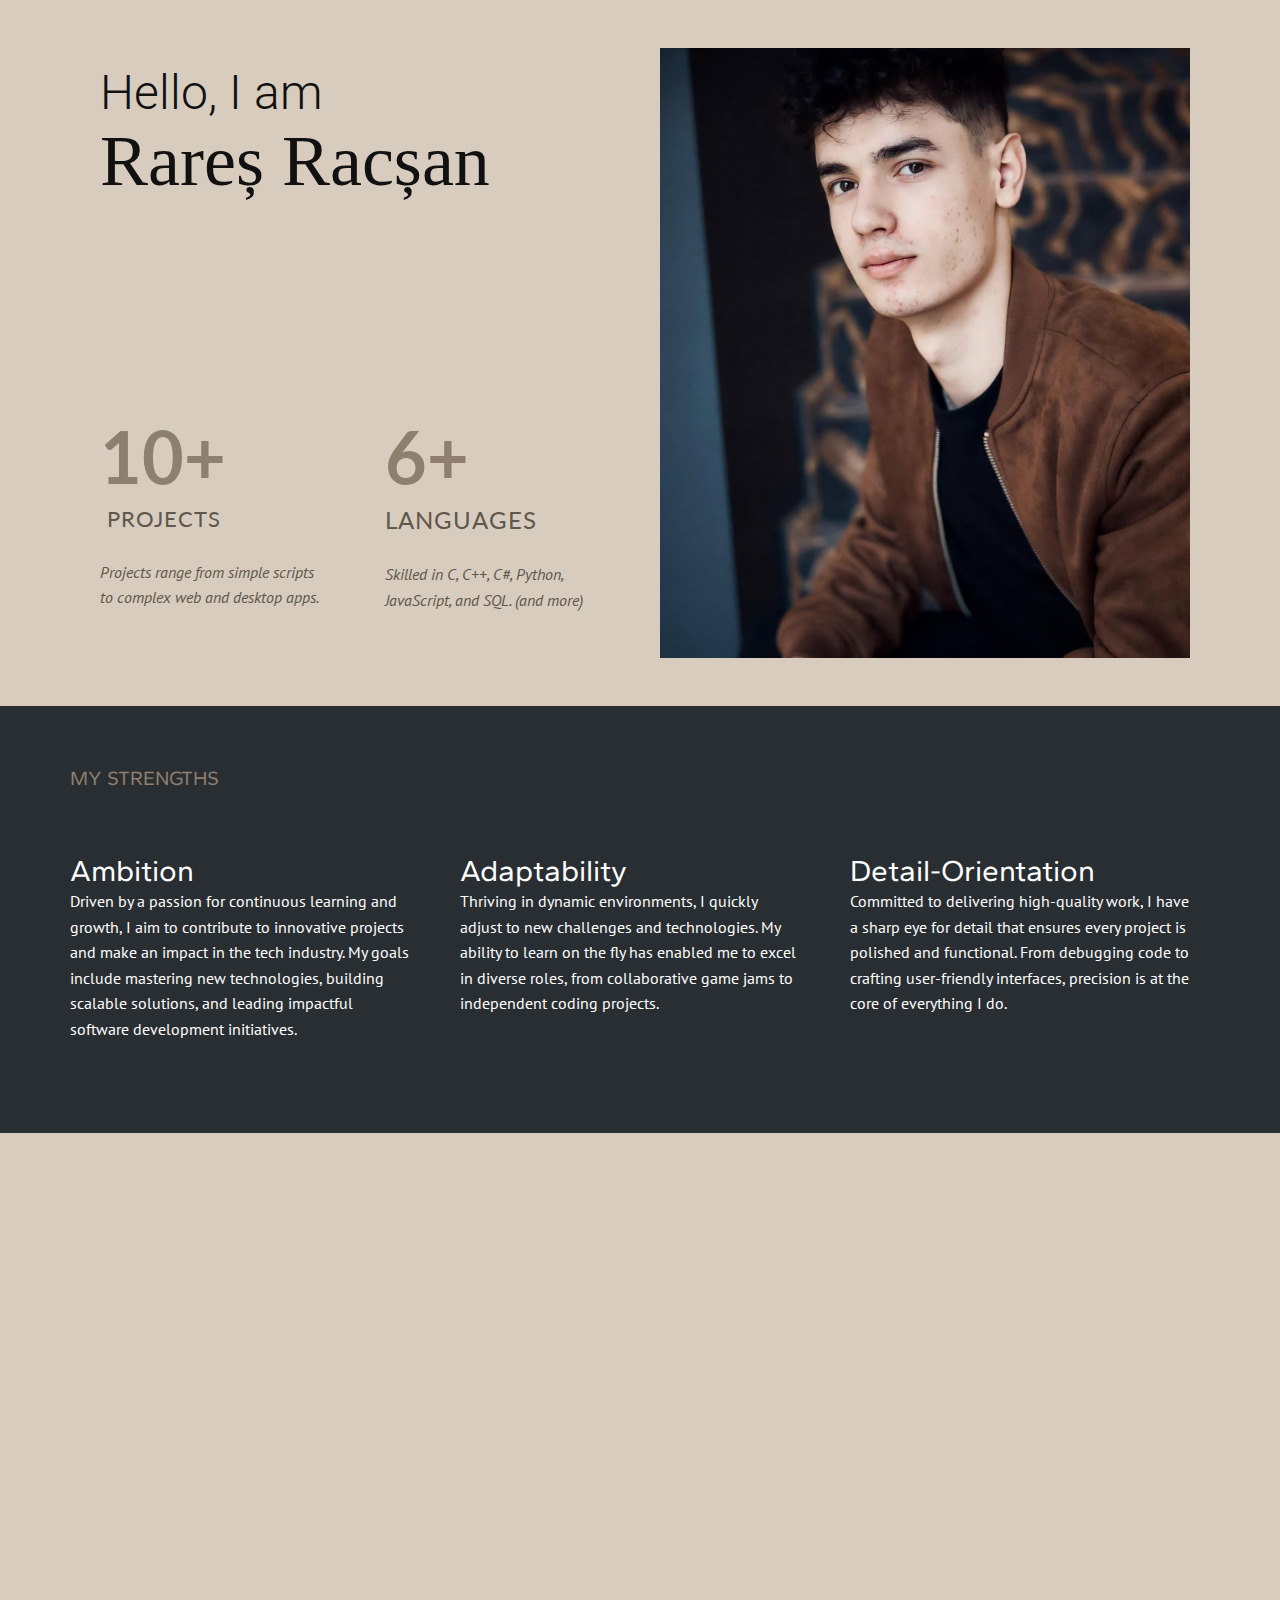
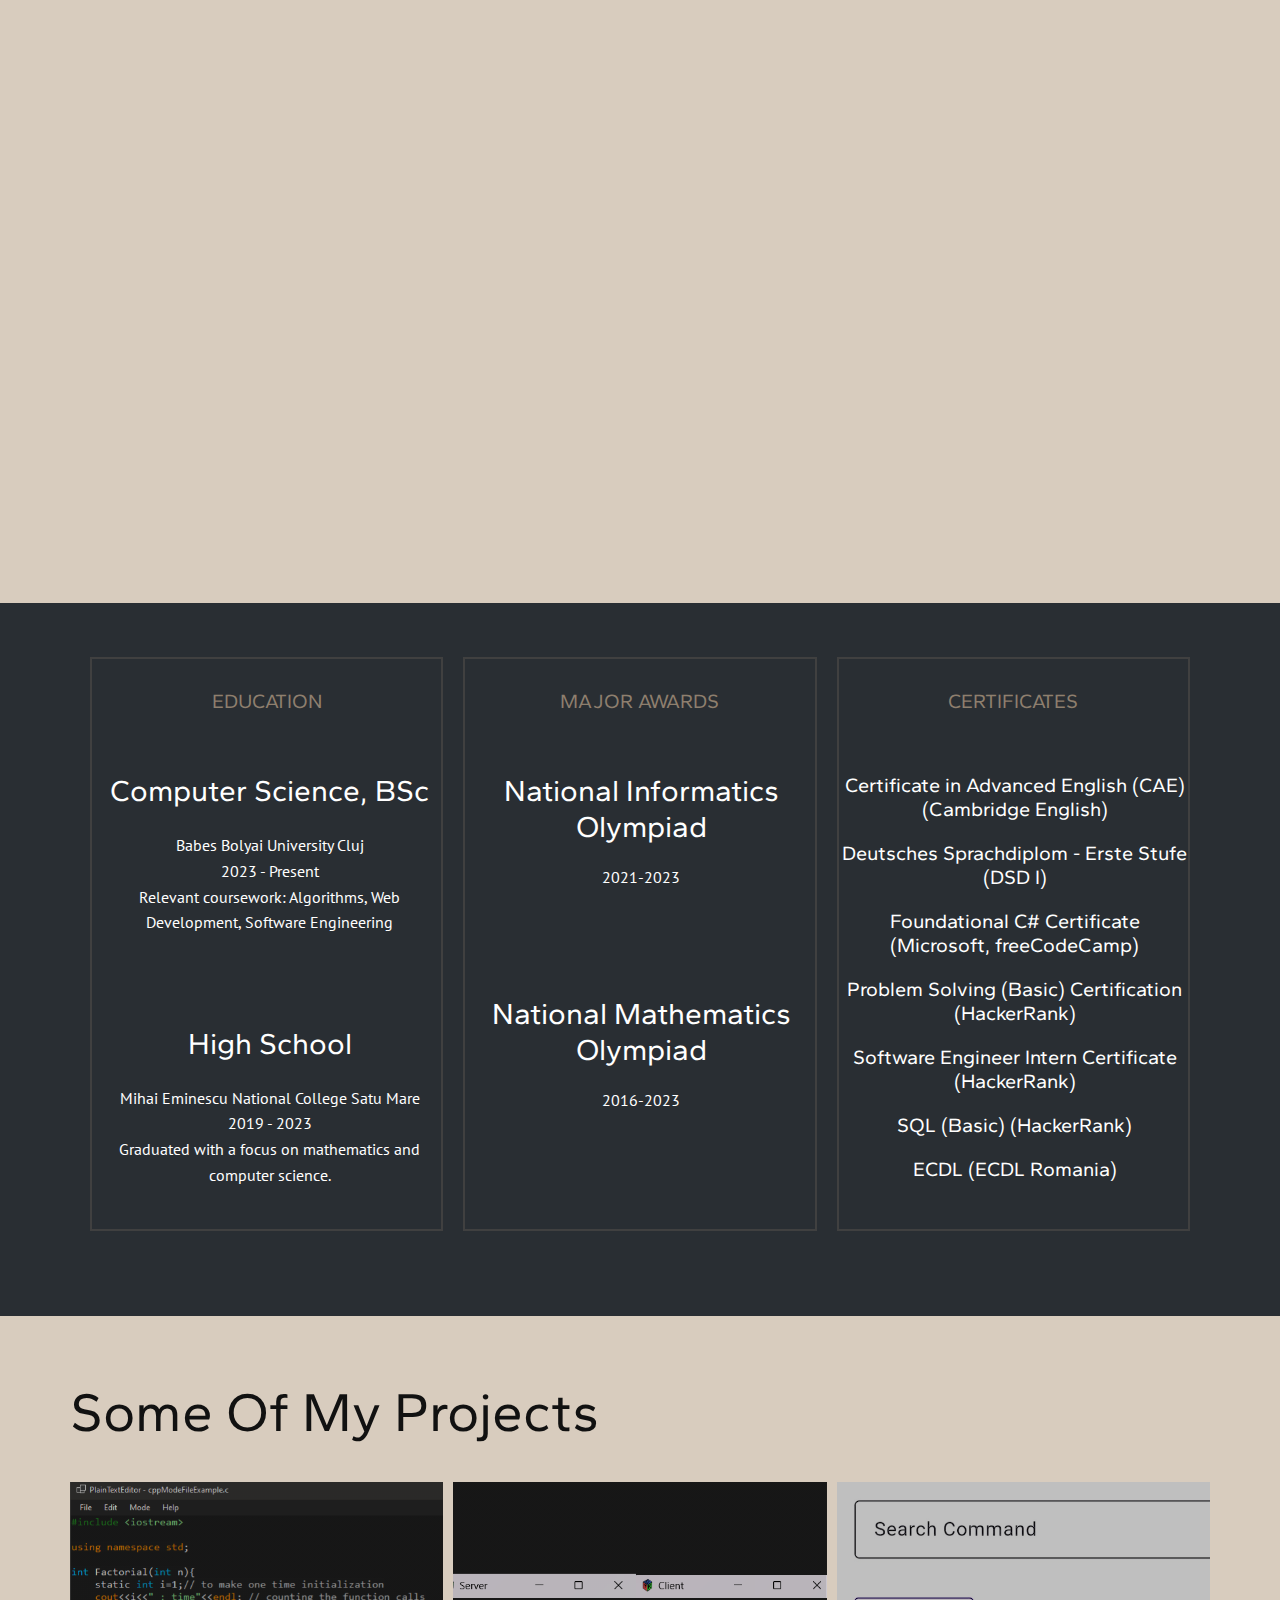
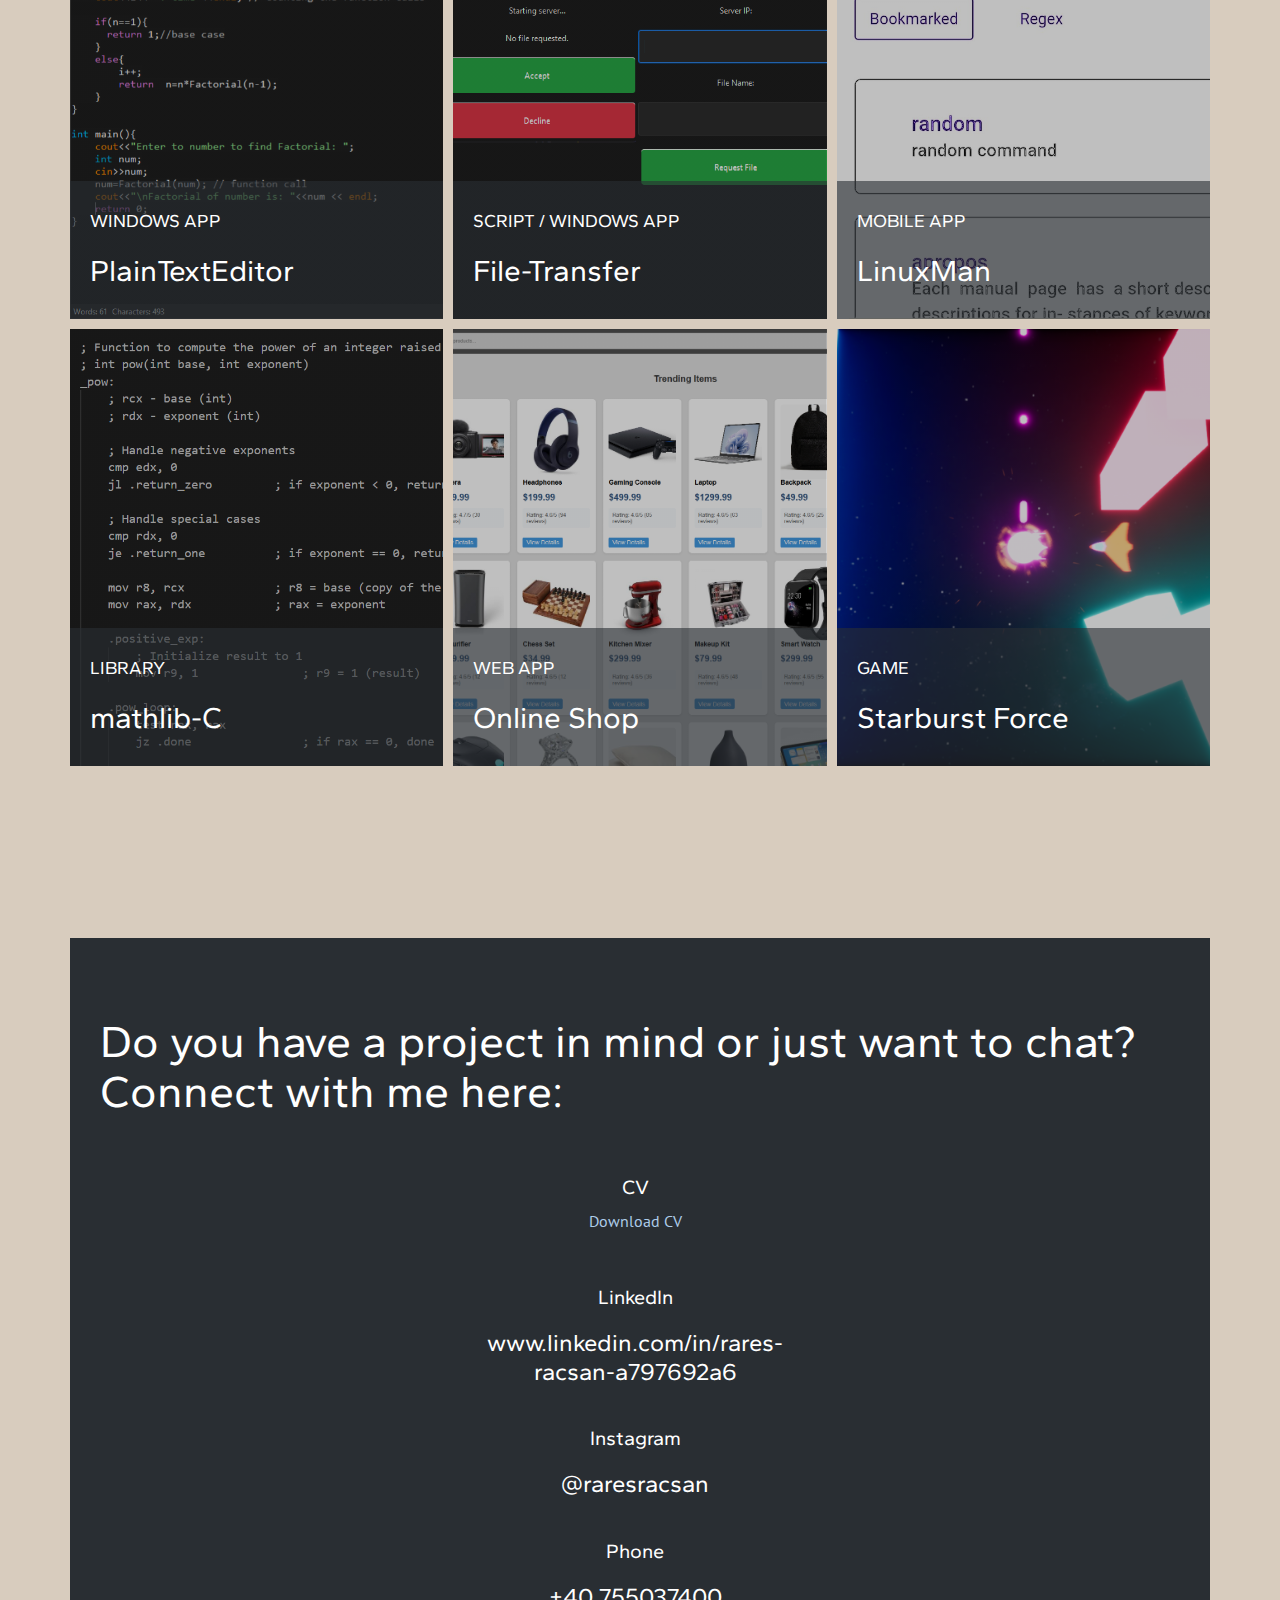
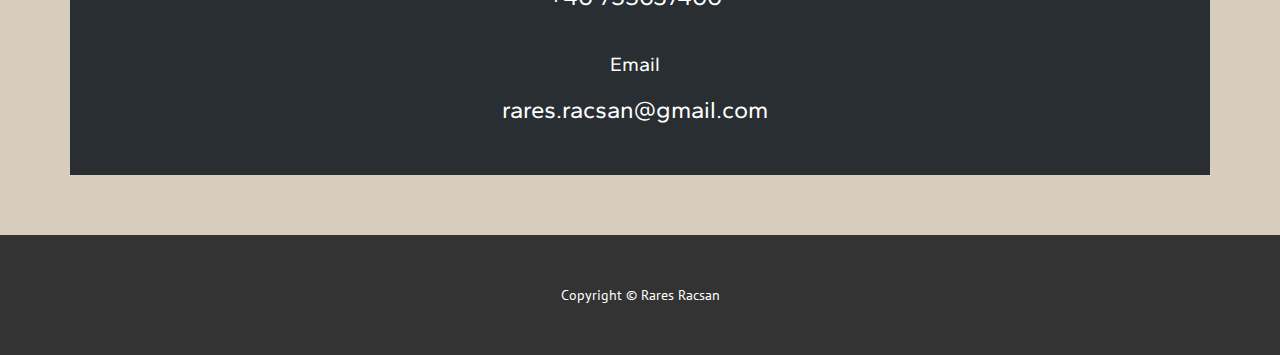
==== commit fb642c65: "added cv download option" ====
--- a/index.html
+++ b/index.html
@@ -316,6 +316,12 @@
                   <div class="u-list u-list-1">
                     <div class="u-repeater u-repeater-1">
                       <div class="u-container-align-center u-container-style u-list-item u-repeater-item">
+                        <div class="u-container-layout u-similar-container u-container-layout-5">
+                          <h5 class="u-align-center u-text u-text-default u-text-8">CV</h5>
+                          <a href="CV_RareșRacșan_2025.pdf" download class="button download-cv-button">Download CV</a>
+                        </div>
+                      </div>
+                      <div class="u-container-align-center u-container-style u-list-item u-repeater-item">
                         <div class="u-container-layout u-similar-container u-container-layout-2">
                           <h5 class="u-align-center u-text u-text-default u-text-2">LinkedIn</h5>
                           <h5 class="u-align-center u-text u-text-3"><a href="https://www.linkedin.com/in/rares-racsan-a797692a6/">www.linkedin.com/in/rares-racsan-a797692a6</a></h5>
--- a/index.css
+++ b/index.css
@@ -1095,7 +1095,7 @@
 }
 
 .u-section-5 .u-image-5 {
-  background-image: linear-gradient(0deg, rgba(0, 0, 0, 0.25), rgba(0, 0, 0, 0.25)), url('images/1000_F_588714934_tOJgLDDGD9bKdsfaMYdhHFHu0o70TRgo.jpg');
+  background-image: linear-gradient(0deg, rgba(0, 0, 0, 0.25), rgba(0, 0, 0, 0.25)), url('images/Capture.PNG');
   background-position: 50% 50%, 50% 50%;
   background-size: cover, cover;
 }
@@ -1431,4 +1431,15 @@
   .u-section-6 .u-text-1 {
     font-size: 2.125rem;
   }
+}
+
+.download-cv-button {
+  display: block;
+  text-align: center;
+  margin: 0 auto;
+  padding: 10px 20px;
+  color: white;
+  text-decoration: none;
+  border-radius: 5px;
+  transition: background-color 0.3s;
 }